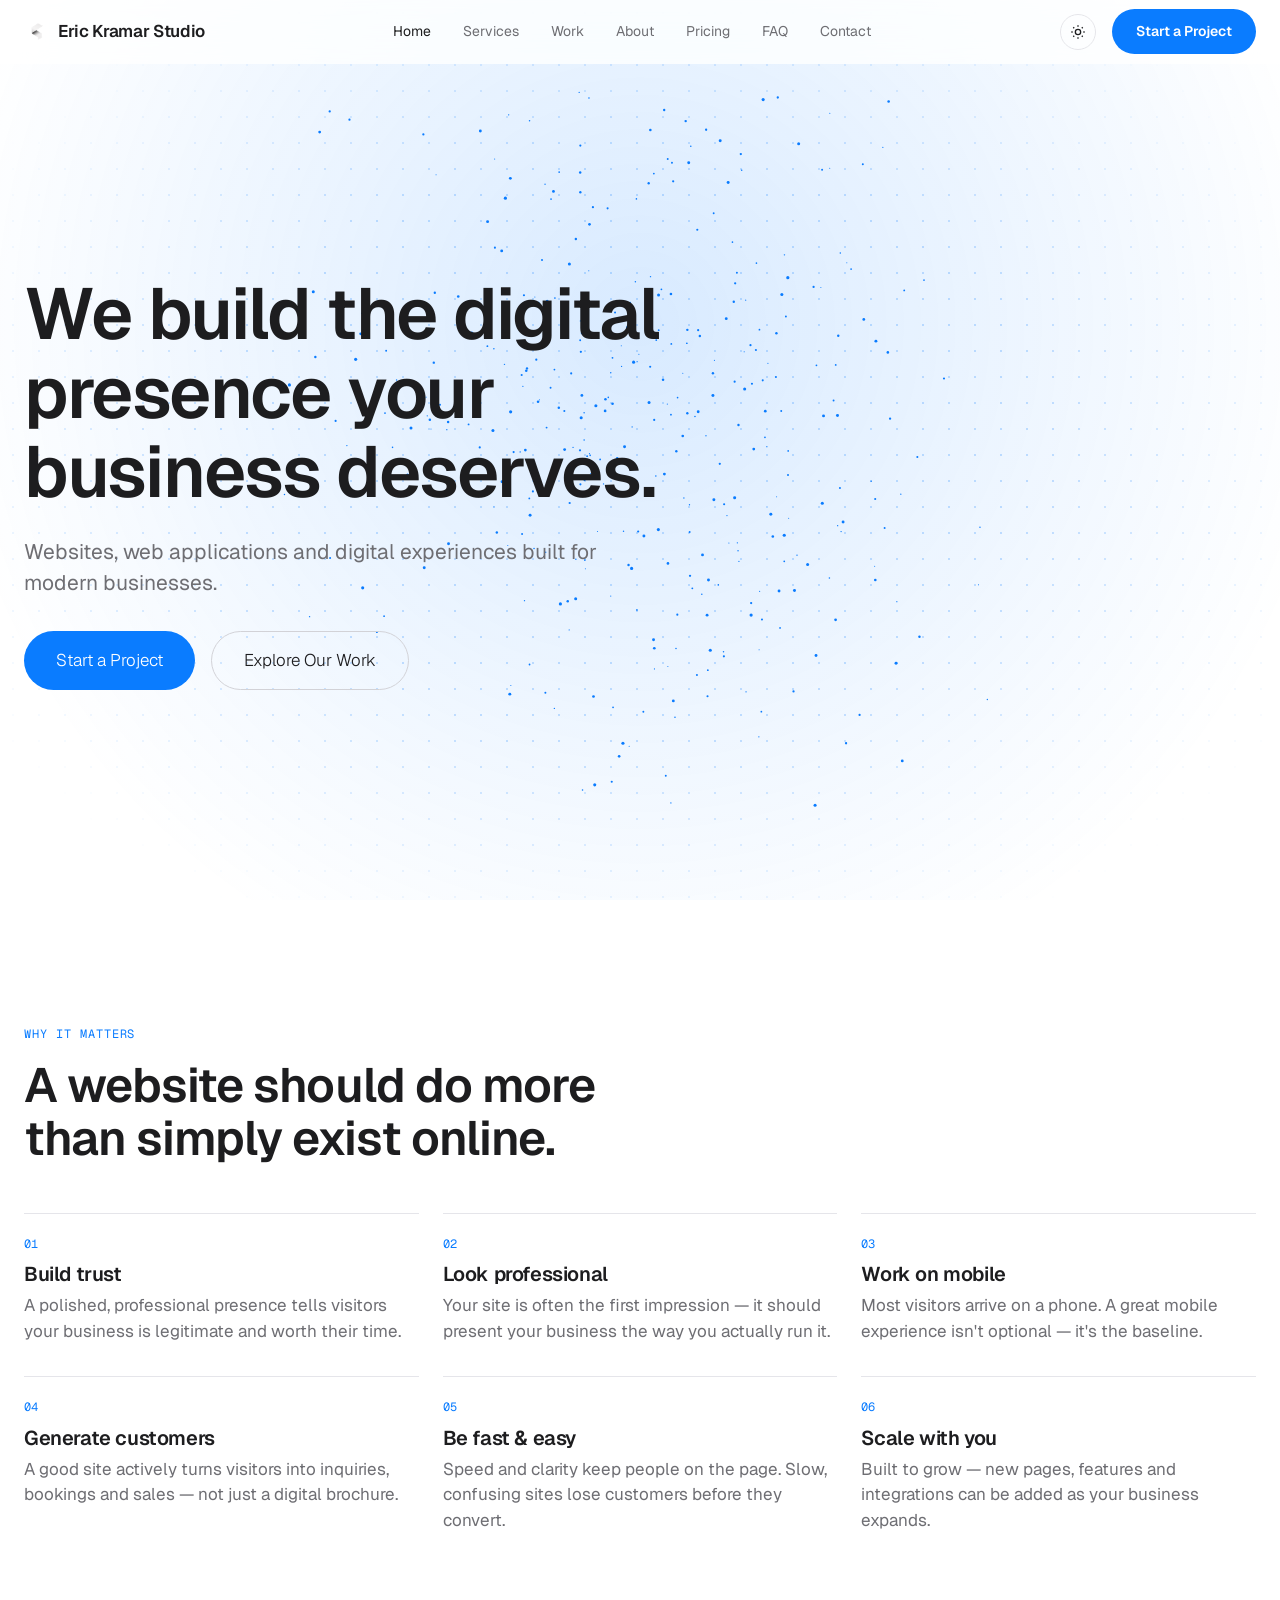
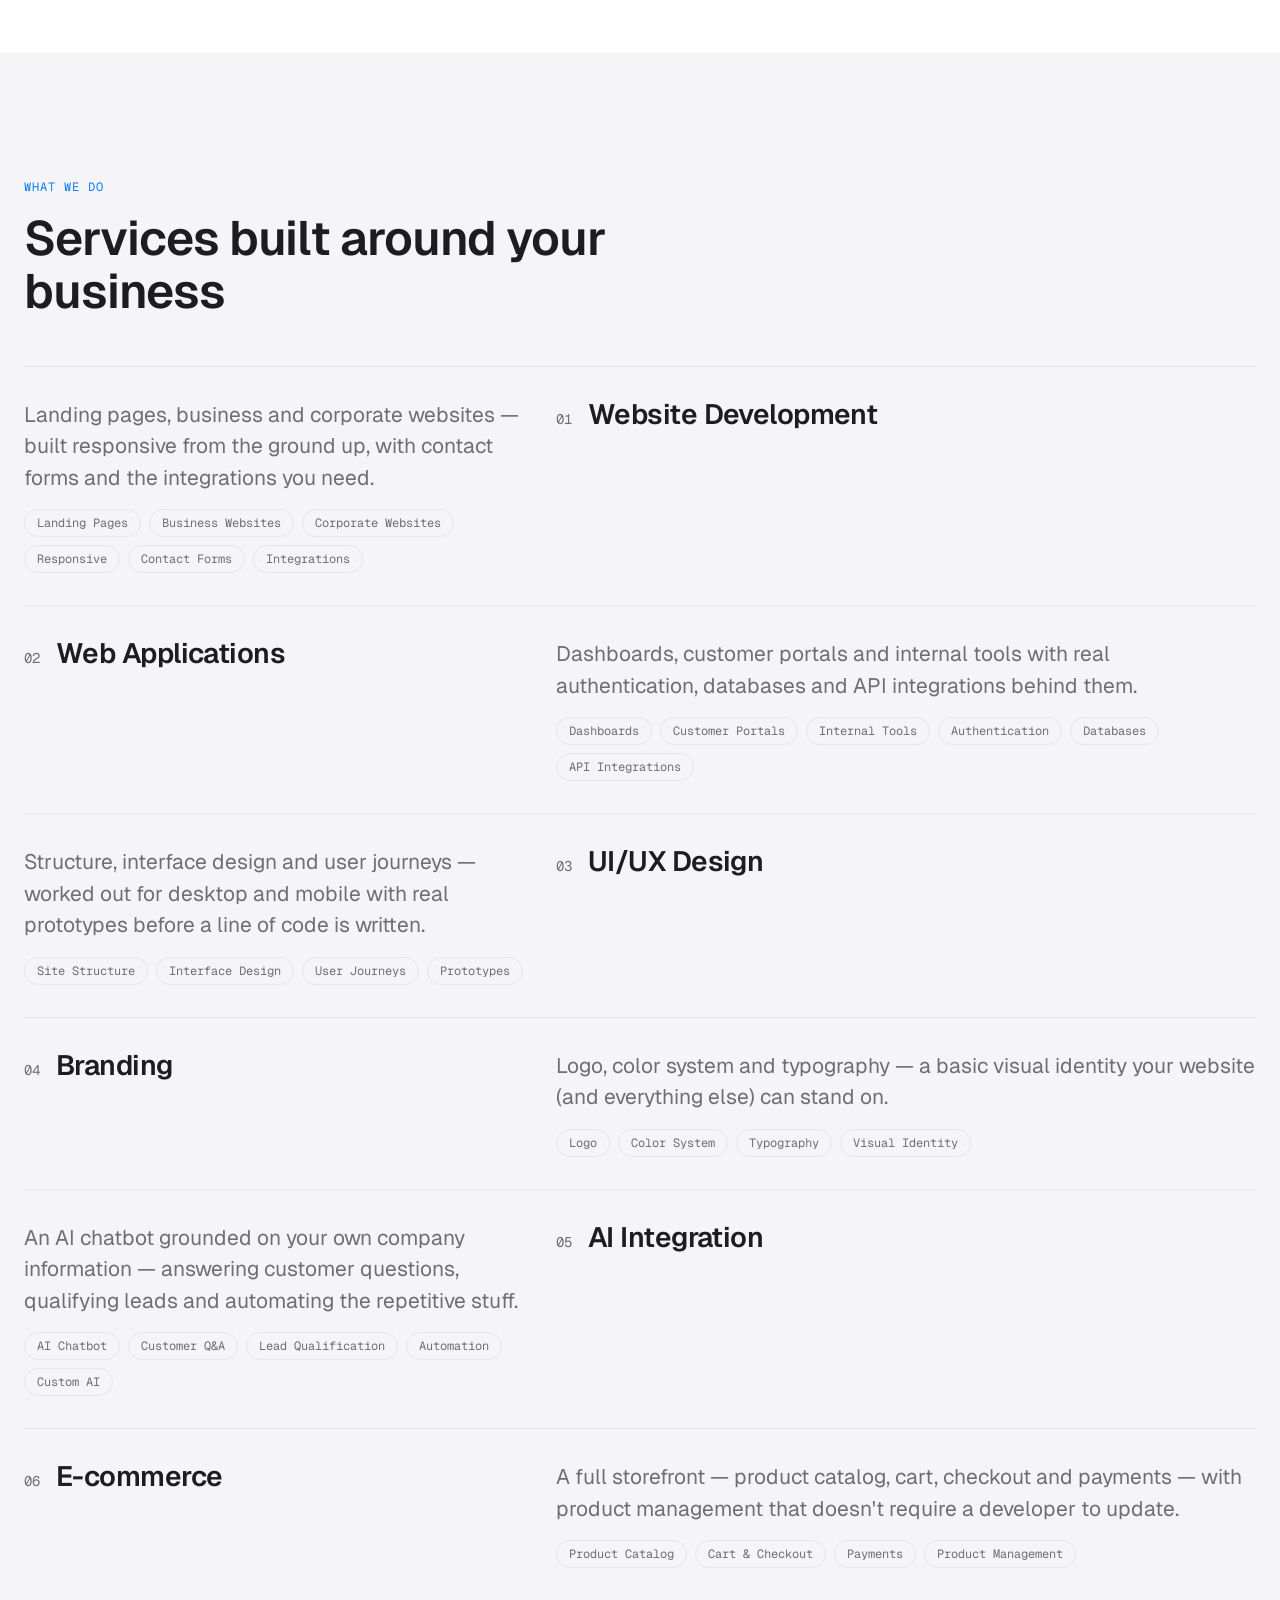
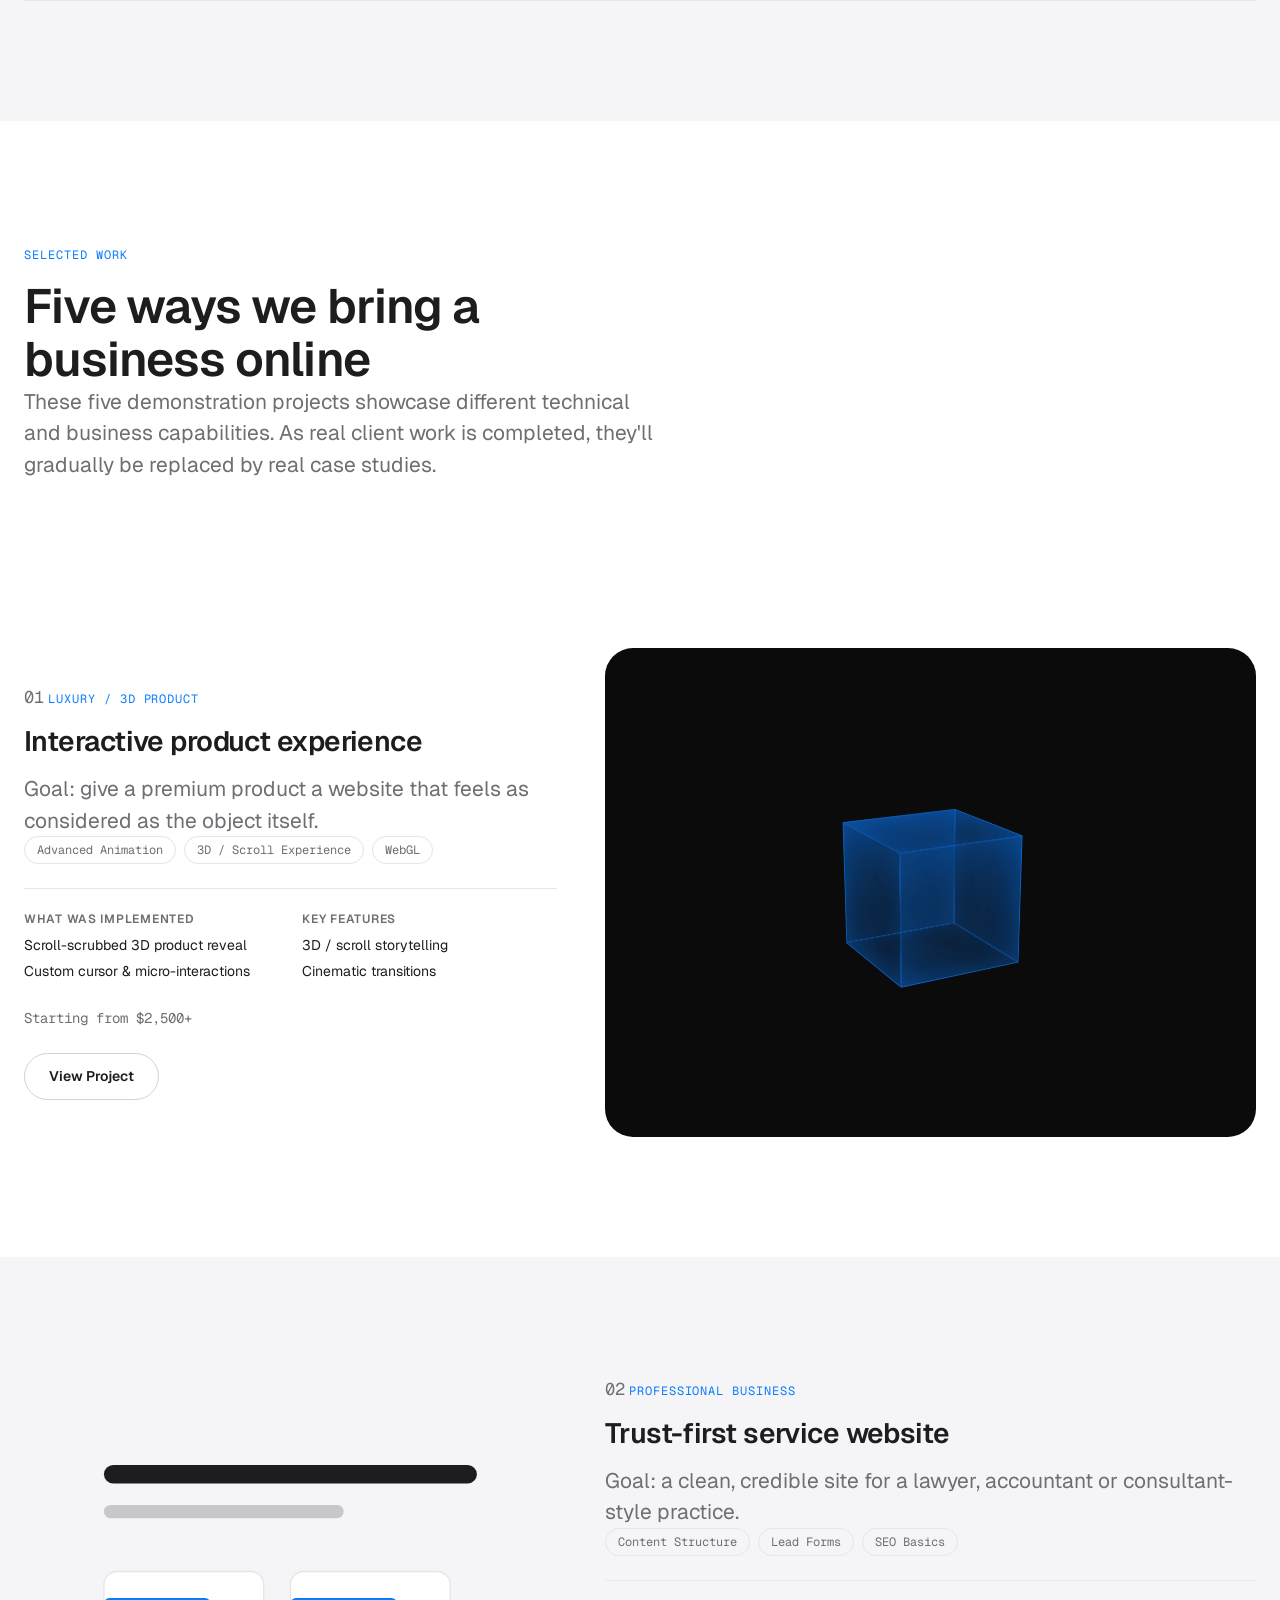
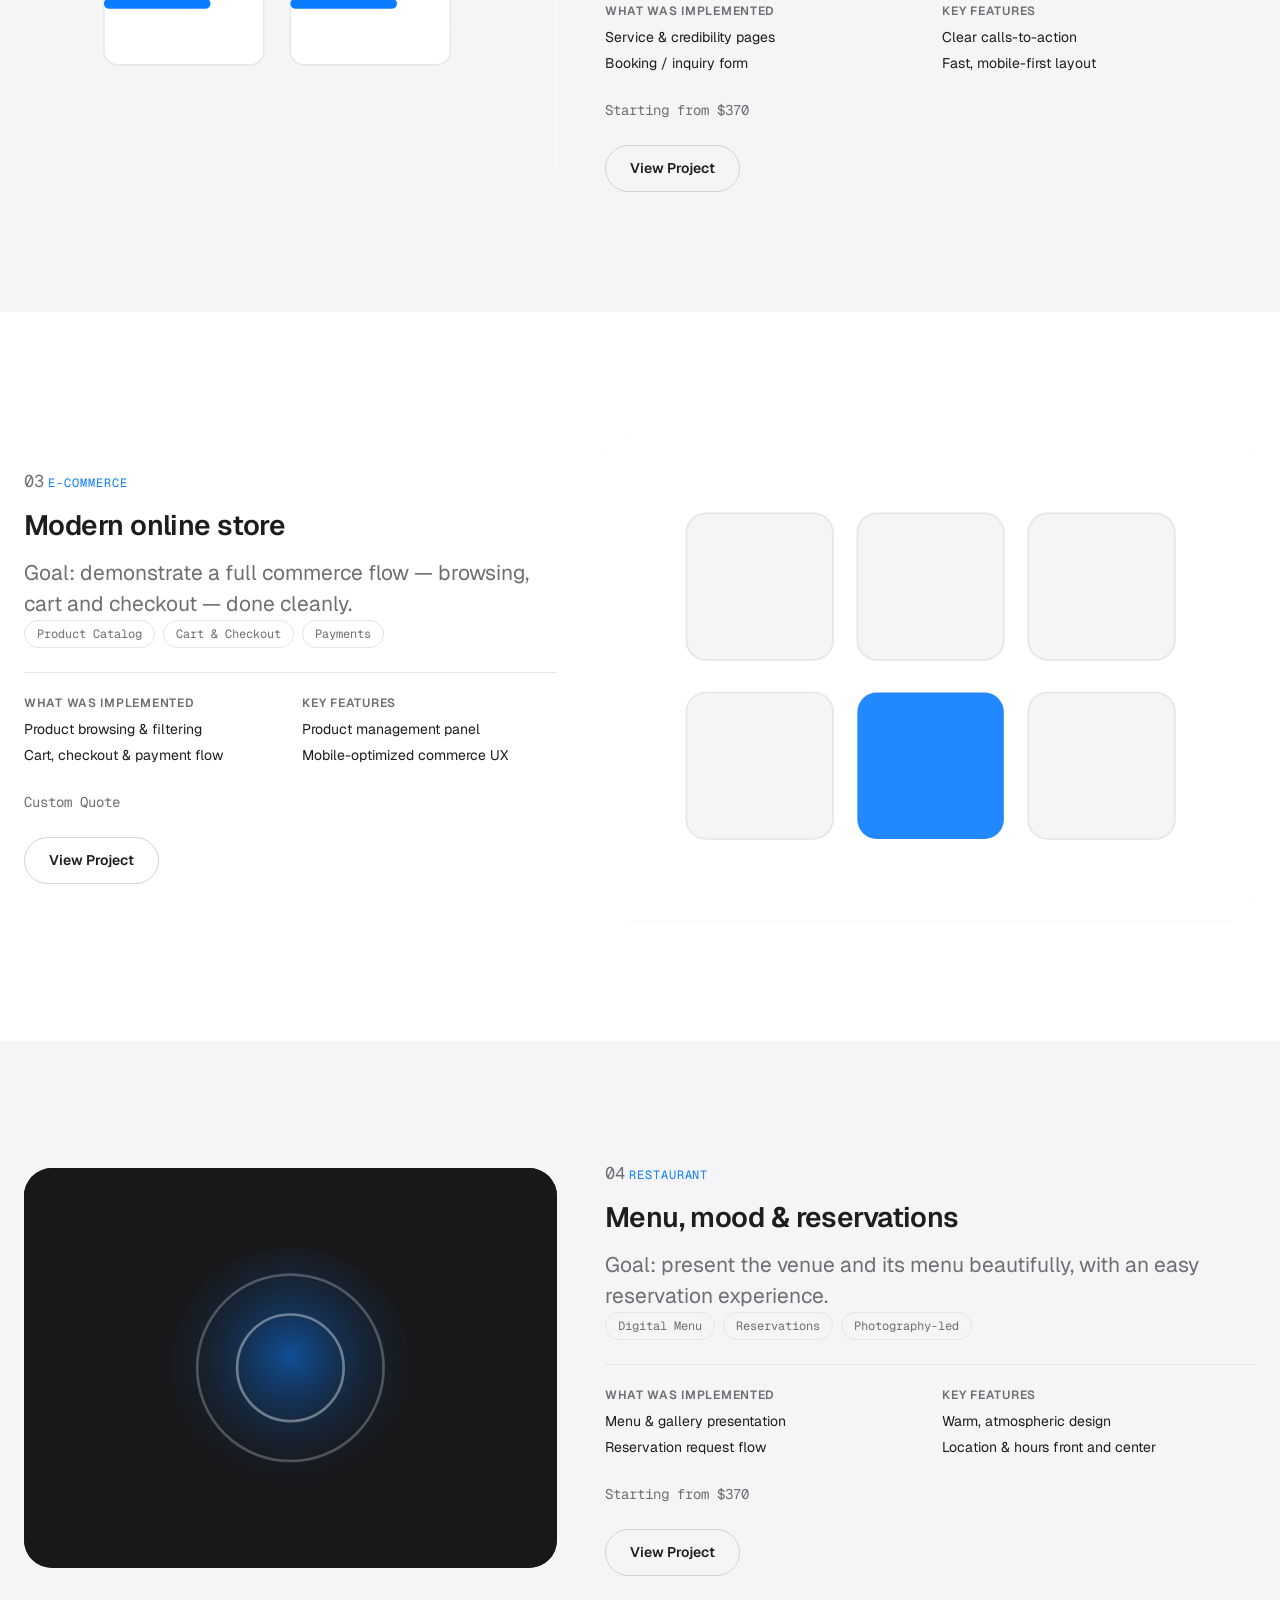
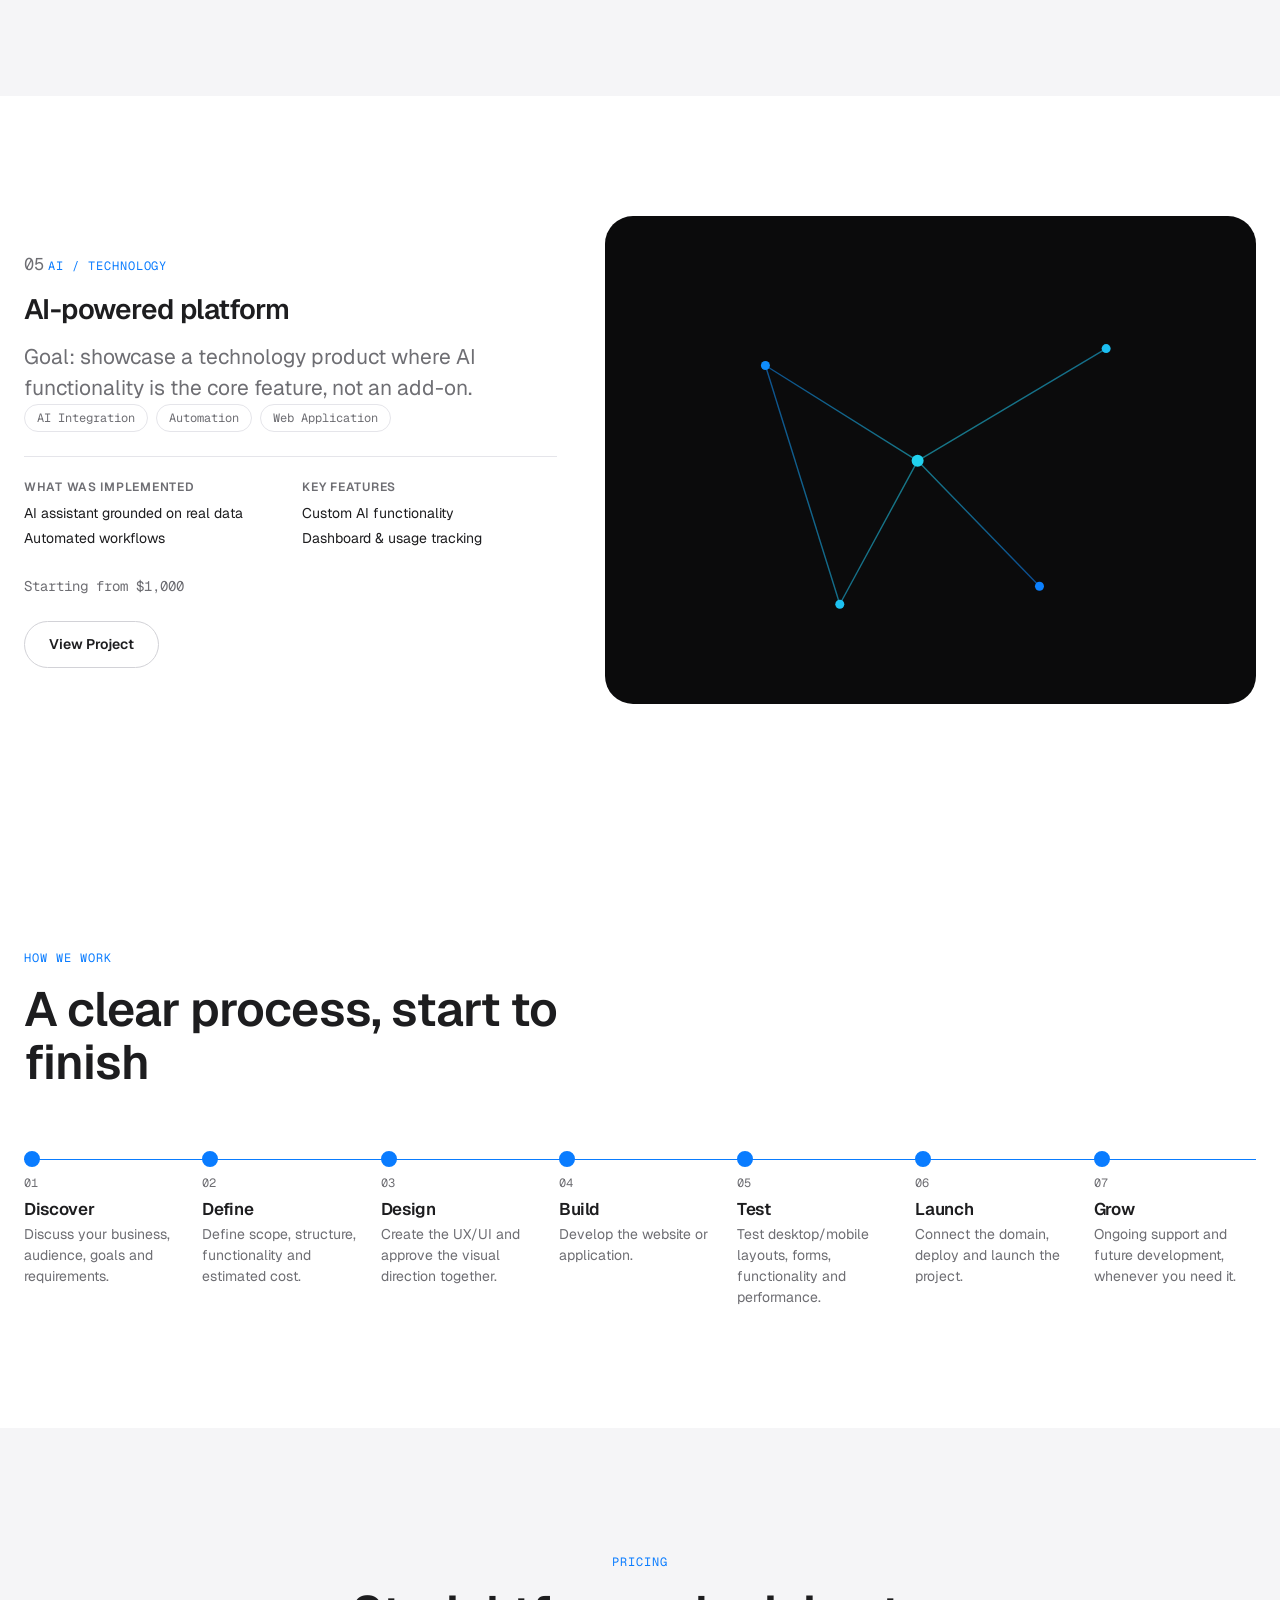
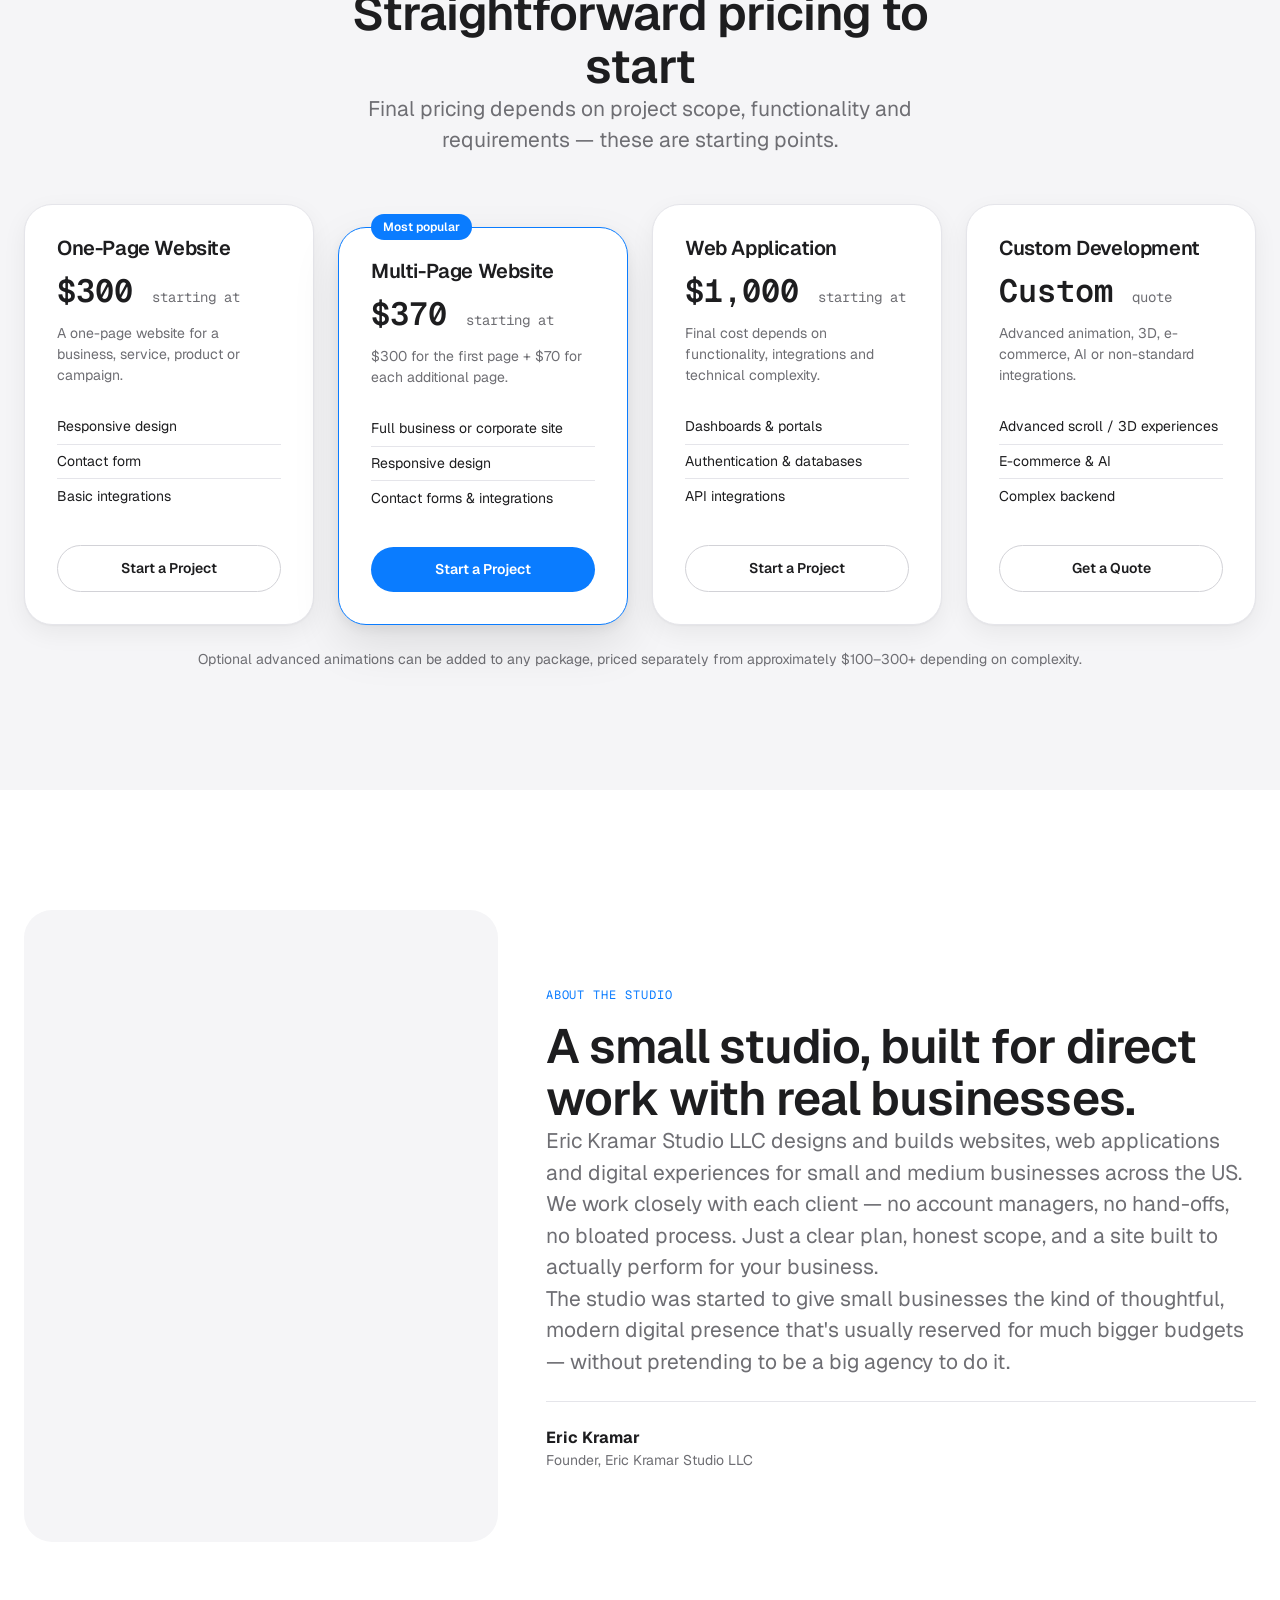
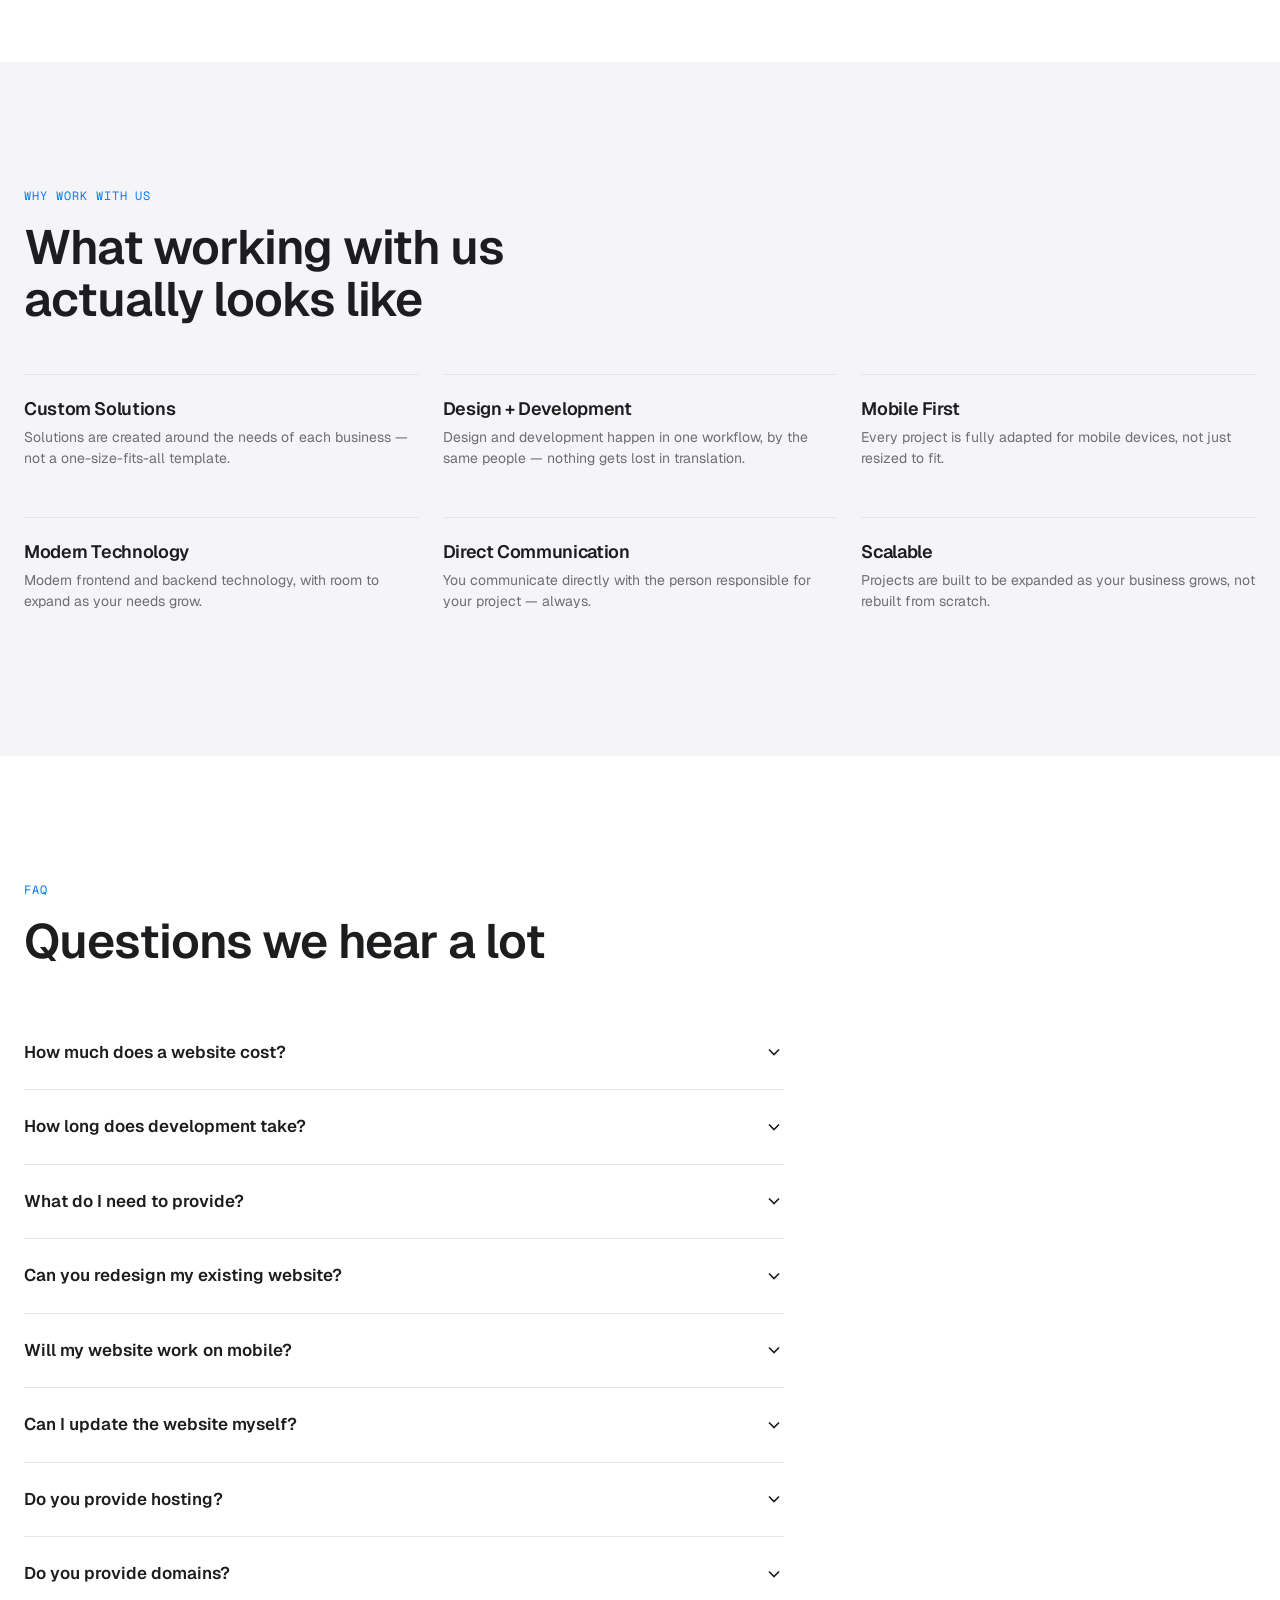
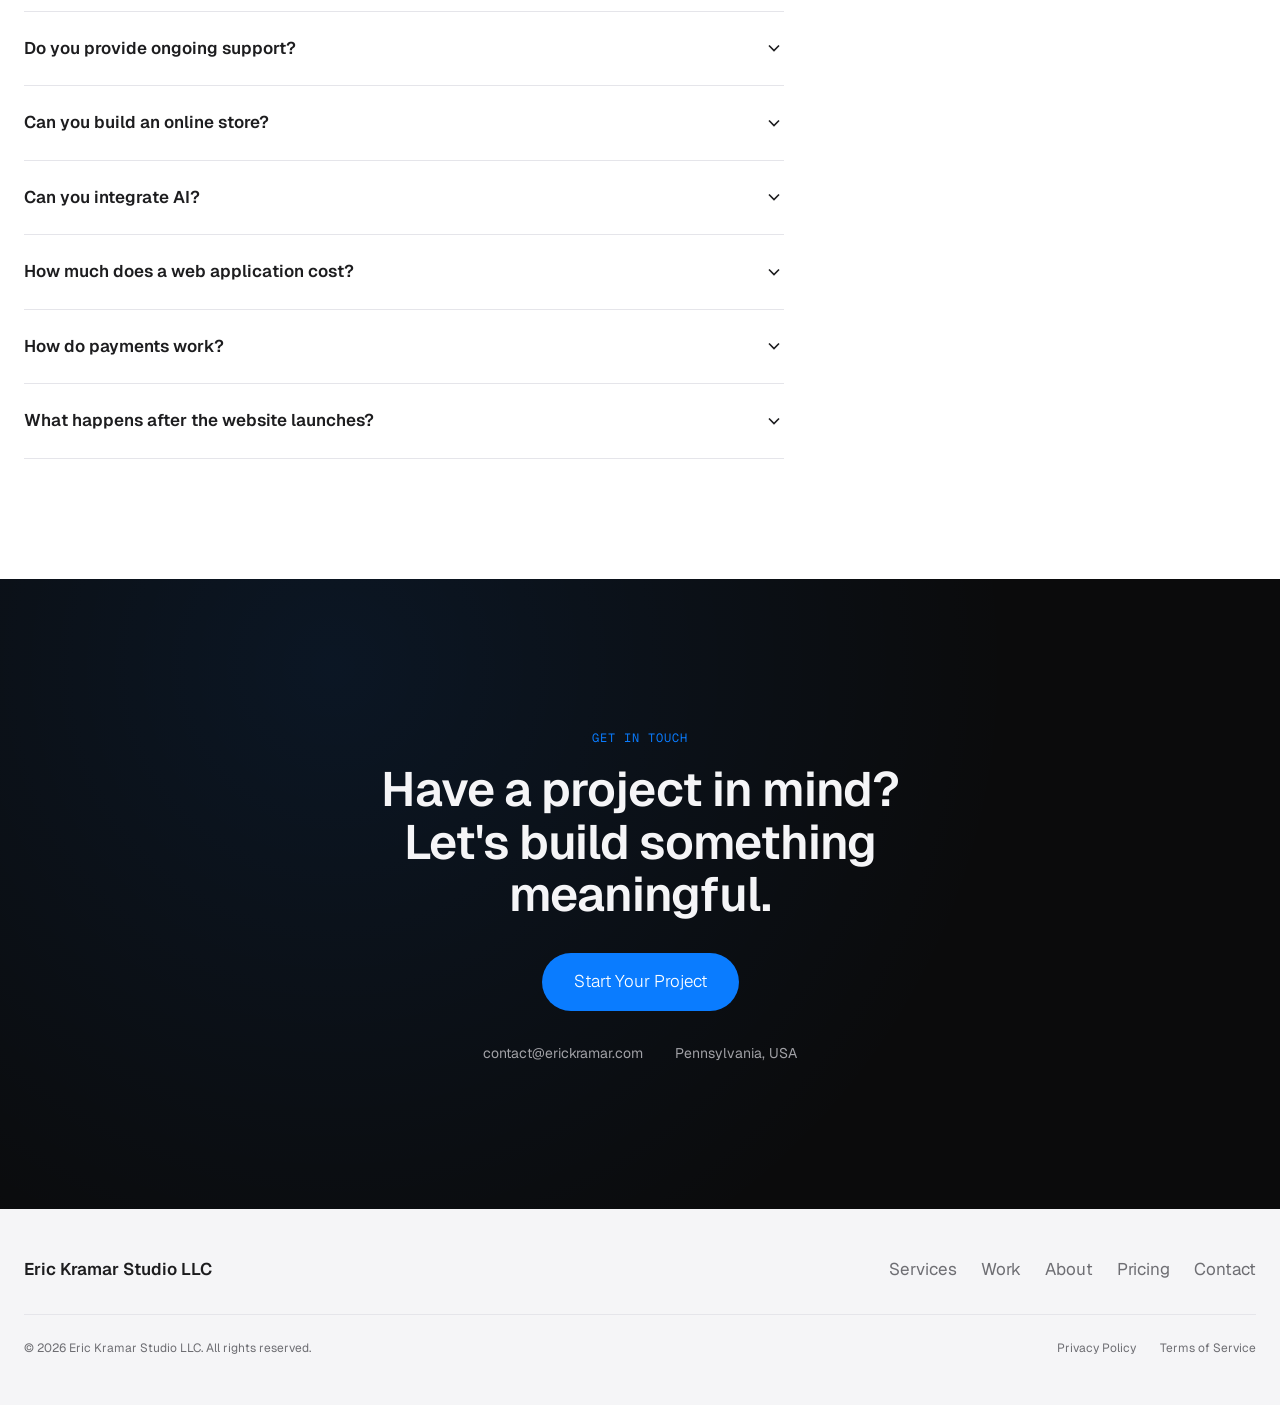
==== index.html @ dce88a14 "Animate the AI/Technology tile's node graph with drift + gradient shimmer Replace the static SVG wit" ====
<!DOCTYPE html>
<html lang="en">
<head>
<meta charset="UTF-8" />
<meta name="viewport" content="width=device-width, initial-scale=1.0" />
<title>Eric Kramar Studio — We build the digital presence your business deserves</title>
<meta name="description" content="Eric Kramar Studio LLC builds modern websites, web applications and digital experiences for small and medium businesses." />

<link rel="icon" type="image/x-icon" href="images/favicon/favicon.ico" />
<link rel="icon" type="image/png" sizes="32x32" href="images/favicon/favicon-32x32.png" />
<link rel="icon" type="image/png" sizes="16x16" href="images/favicon/favicon-16x16.png" />
<link rel="apple-touch-icon" sizes="180x180" href="images/favicon/apple-touch-icon.png" />
<link rel="manifest" href="site.webmanifest" />

<link rel="preconnect" href="https://fonts.googleapis.com" />
<link rel="preconnect" href="https://fonts.gstatic.com" crossorigin />
<link href="https://fonts.googleapis.com/css2?family=Geist:wght@300;400;600&family=Geist+Mono:wght@400;600&display=swap" rel="stylesheet" />

<link rel="stylesheet" href="css/variables.css?v=6" />
<link rel="stylesheet" href="css/base.css?v=6" />
<link rel="stylesheet" href="css/components.css?v=6" />
<link rel="stylesheet" href="css/sections.css?v=6" />
<link rel="stylesheet" href="css/animations.css?v=6" />
</head>
<body>
<a class="skip-link" href="#main">Skip to content</a>

<!-- ==================== NAV ==================== -->
<header class="nav" data-nav>
  <div class="container nav__inner">
    <a class="nav__brand" href="index.html">
      <img src="images/Logo.png" alt="Eric Kramar Studio" />
      <span class="nav__brand-text">Eric Kramar Studio</span>
    </a>

    <nav class="nav__links" aria-label="Primary">
      <a href="#home">Home</a>
      <a href="#services">Services</a>
      <a href="#work">Work</a>
      <a href="#about">About</a>
      <a href="#pricing">Pricing</a>
      <a href="#faq">FAQ</a>
      <a href="#contact">Contact</a>
    </nav>

    <div class="nav__actions">
      <button class="theme-toggle" data-theme-toggle type="button" aria-label="Toggle dark mode">
        <svg class="icon-sun" viewBox="0 0 24 24" fill="none" stroke="currentColor" stroke-width="2"><circle cx="12" cy="12" r="4"/><path d="M12 2v2M12 20v2M4.9 4.9l1.4 1.4M17.7 17.7l1.4 1.4M2 12h2M20 12h2M4.9 19.1l1.4-1.4M17.7 6.3l1.4-1.4"/></svg>
        <svg class="icon-moon" viewBox="0 0 24 24" fill="none" stroke="currentColor" stroke-width="2"><path d="M21 12.8A9 9 0 1 1 11.2 3a7 7 0 0 0 9.8 9.8Z"/></svg>
      </button>
      <a class="btn btn-primary nav__cta" href="start-a-project.html">Start a Project</a>
      <button class="nav__burger" data-nav-burger type="button" aria-label="Toggle menu">
        <span></span><span></span><span></span>
      </button>
    </div>
  </div>
</header>

<main id="main">

  <!-- ==================== HERO ==================== -->
  <section class="hero" id="home">
    <div class="hero__stage" data-hero-stage>
      <div class="hero__glow"></div>
      <div class="hero__mark" data-particle-logo>
        <img class="particle-img" data-particle-source src="images/Logo.png" alt="" aria-hidden="true" />
        <canvas class="particle-canvas" data-particle-canvas aria-hidden="true"></canvas>
      </div>
    </div>

    <div class="container hero__grid">
      <div class="hero__content" data-reveal>
        <h1>We build the digital presence your business deserves.</h1>
        <p class="lead">Websites, web applications and digital experiences built for modern businesses.</p>
        <div class="hero__actions">
          <a class="btn btn-primary btn-large" href="start-a-project.html">Start a Project</a>
          <a class="btn btn-ghost btn-large" href="#work">Explore Our Work</a>
        </div>
      </div>
    </div>
  </section>

  <!-- ==================== VALUE PROPOSITION ==================== -->
  <section class="section" id="value">
    <div class="container">
      <div class="section-header" data-reveal>
        <span class="eyebrow">Why it matters</span>
        <h2>A website should do more than simply exist online.</h2>
      </div>

      <div class="value-list" data-reveal-group>
        <div class="value-list__item" data-reveal-child>
          <span class="index">01</span>
          <h3>Build trust</h3>
          <p>A polished, professional presence tells visitors your business is legitimate and worth their time.</p>
        </div>
        <div class="value-list__item" data-reveal-child>
          <span class="index">02</span>
          <h3>Look professional</h3>
          <p>Your site is often the first impression — it should present your business the way you actually run it.</p>
        </div>
        <div class="value-list__item" data-reveal-child>
          <span class="index">03</span>
          <h3>Work on mobile</h3>
          <p>Most visitors arrive on a phone. A great mobile experience isn't optional — it's the baseline.</p>
        </div>
        <div class="value-list__item" data-reveal-child>
          <span class="index">04</span>
          <h3>Generate customers</h3>
          <p>A good site actively turns visitors into inquiries, bookings and sales — not just a digital brochure.</p>
        </div>
        <div class="value-list__item" data-reveal-child>
          <span class="index">05</span>
          <h3>Be fast &amp; easy</h3>
          <p>Speed and clarity keep people on the page. Slow, confusing sites lose customers before they convert.</p>
        </div>
        <div class="value-list__item" data-reveal-child>
          <span class="index">06</span>
          <h3>Scale with you</h3>
          <p>Built to grow — new pages, features and integrations can be added as your business expands.</p>
        </div>
      </div>
    </div>
  </section>

  <!-- ==================== SERVICES ==================== -->
  <section class="section section-alt" id="services">
    <div class="container">
      <div class="section-header" data-reveal>
        <span class="eyebrow">What we do</span>
        <h2>Services built around your business</h2>
      </div>

      <div class="service-row" data-reveal>
        <div class="service-row__label">
          <span class="index">01</span>
          <h3>Website Development</h3>
        </div>
        <div class="service-row__body">
          <p class="lead">Landing pages, business and corporate websites — built responsive from the ground up, with contact forms and the integrations you need.</p>
          <div class="service-row__tags">
            <span class="chip">Landing Pages</span>
            <span class="chip">Business Websites</span>
            <span class="chip">Corporate Websites</span>
            <span class="chip">Responsive</span>
            <span class="chip">Contact Forms</span>
            <span class="chip">Integrations</span>
          </div>
        </div>
      </div>

      <div class="service-row" data-reveal>
        <div class="service-row__label">
          <span class="index">02</span>
          <h3>Web Applications</h3>
        </div>
        <div class="service-row__body">
          <p class="lead">Dashboards, customer portals and internal tools with real authentication, databases and API integrations behind them.</p>
          <div class="service-row__tags">
            <span class="chip">Dashboards</span>
            <span class="chip">Customer Portals</span>
            <span class="chip">Internal Tools</span>
            <span class="chip">Authentication</span>
            <span class="chip">Databases</span>
            <span class="chip">API Integrations</span>
          </div>
        </div>
      </div>

      <div class="service-row" data-reveal>
        <div class="service-row__label">
          <span class="index">03</span>
          <h3>UI/UX Design</h3>
        </div>
        <div class="service-row__body">
          <p class="lead">Structure, interface design and user journeys — worked out for desktop and mobile with real prototypes before a line of code is written.</p>
          <div class="service-row__tags">
            <span class="chip">Site Structure</span>
            <span class="chip">Interface Design</span>
            <span class="chip">User Journeys</span>
            <span class="chip">Prototypes</span>
          </div>
        </div>
      </div>

      <div class="service-row" data-reveal>
        <div class="service-row__label">
          <span class="index">04</span>
          <h3>Branding</h3>
        </div>
        <div class="service-row__body">
          <p class="lead">Logo, color system and typography — a basic visual identity your website (and everything else) can stand on.</p>
          <div class="service-row__tags">
            <span class="chip">Logo</span>
            <span class="chip">Color System</span>
            <span class="chip">Typography</span>
            <span class="chip">Visual Identity</span>
          </div>
        </div>
      </div>

      <div class="service-row" data-reveal>
        <div class="service-row__label">
          <span class="index">05</span>
          <h3>AI Integration</h3>
        </div>
        <div class="service-row__body">
          <p class="lead">An AI chatbot grounded on your own company information — answering customer questions, qualifying leads and automating the repetitive stuff.</p>
          <div class="service-row__tags">
            <span class="chip">AI Chatbot</span>
            <span class="chip">Customer Q&amp;A</span>
            <span class="chip">Lead Qualification</span>
            <span class="chip">Automation</span>
            <span class="chip">Custom AI</span>
          </div>
        </div>
      </div>

      <div class="service-row" data-reveal>
        <div class="service-row__label">
          <span class="index">06</span>
          <h3>E-commerce</h3>
        </div>
        <div class="service-row__body">
          <p class="lead">A full storefront — product catalog, cart, checkout and payments — with product management that doesn't require a developer to update.</p>
          <div class="service-row__tags">
            <span class="chip">Product Catalog</span>
            <span class="chip">Cart &amp; Checkout</span>
            <span class="chip">Payments</span>
            <span class="chip">Product Management</span>
          </div>
        </div>
      </div>
    </div>
  </section>

  <!-- ==================== WORK / SHOWCASE ==================== -->
  <section id="work">
    <div class="container" style="padding-top: var(--space-section)">
      <div class="section-header" data-reveal>
        <span class="eyebrow">Selected work</span>
        <h2>Five ways we bring a business online</h2>
        <p class="lead">These five demonstration projects showcase different technical and business capabilities. As real client work is completed, they'll gradually be replaced by real case studies.</p>
      </div>
    </div>

    <!-- 01 — Luxury / 3D Product -->
    <article class="work-tile" data-reveal>
      <div class="container work-tile__grid">
        <div class="work-tile__visual" style="background:#0b0b0c">
          <div class="cube-stage" data-cursor-cube>
            <div class="cube">
              <div class="cube__face cube__face--front"></div>
              <div class="cube__face cube__face--back"></div>
              <div class="cube__face cube__face--right"></div>
              <div class="cube__face cube__face--left"></div>
              <div class="cube__face cube__face--top"></div>
              <div class="cube__face cube__face--bottom"></div>
            </div>
          </div>
        </div>
        <div class="work-tile__body">
          <span class="work-tile__index">01</span>
          <span class="work-tile__category">Luxury / 3D Product</span>
          <h3>Interactive product experience</h3>
          <p class="lead">Goal: give a premium product a website that feels as considered as the object itself.</p>
          <div class="work-tile__tags">
            <span class="chip">Advanced Animation</span>
            <span class="chip">3D / Scroll Experience</span>
            <span class="chip">WebGL</span>
          </div>
          <div class="work-tile__meta">
            <div>
              <h4>What was implemented</h4>
              <ul><li>Scroll-scrubbed 3D product reveal</li><li>Custom cursor &amp; micro-interactions</li></ul>
            </div>
            <div>
              <h4>Key features</h4>
              <ul><li>3D / scroll storytelling</li><li>Cinematic transitions</li></ul>
            </div>
          </div>
          <div class="work-tile__budget">Starting from $2,500+</div>
          <button class="btn btn-ghost" disabled title="Case study page coming soon">View Project</button>
        </div>
      </div>
    </article>

    <!-- 02 — Professional Business -->
    <article class="work-tile section-alt" data-reveal>
      <div class="container work-tile__grid">
        <div class="work-tile__visual" style="background:var(--color-bg)">
          <svg viewBox="0 0 400 300" preserveAspectRatio="xMidYMid slice">
            <rect width="400" height="300" fill="#f5f5f7"/>
            <rect x="60" y="60" width="280" height="14" rx="7" fill="#1d1d1f"/>
            <rect x="60" y="90" width="180" height="10" rx="5" fill="#c7c7cc"/>
            <rect x="60" y="140" width="120" height="70" rx="10" fill="#ffffff" stroke="#e5e5ea"/>
            <rect x="200" y="140" width="120" height="70" rx="10" fill="#ffffff" stroke="#e5e5ea"/>
            <rect x="60" y="160" width="80" height="8" rx="4" fill="#0a7cff"/>
            <rect x="200" y="160" width="80" height="8" rx="4" fill="#0a7cff"/>
          </svg>
        </div>
        <div class="work-tile__body">
          <span class="work-tile__index">02</span>
          <span class="work-tile__category">Professional Business</span>
          <h3>Trust-first service website</h3>
          <p class="lead">Goal: a clean, credible site for a lawyer, accountant or consultant-style practice.</p>
          <div class="work-tile__tags">
            <span class="chip">Content Structure</span>
            <span class="chip">Lead Forms</span>
            <span class="chip">SEO Basics</span>
          </div>
          <div class="work-tile__meta">
            <div>
              <h4>What was implemented</h4>
              <ul><li>Service &amp; credibility pages</li><li>Booking / inquiry form</li></ul>
            </div>
            <div>
              <h4>Key features</h4>
              <ul><li>Clear calls-to-action</li><li>Fast, mobile-first layout</li></ul>
            </div>
          </div>
          <div class="work-tile__budget">Starting from $370</div>
          <button class="btn btn-ghost" disabled title="Case study page coming soon">View Project</button>
        </div>
      </div>
    </article>

    <!-- 03 — E-commerce -->
    <article class="work-tile" data-reveal>
      <div class="container work-tile__grid">
        <div class="work-tile__visual" style="background:var(--color-bg-alt)">
          <svg viewBox="0 0 400 300" preserveAspectRatio="xMidYMid slice">
            <rect width="400" height="300" fill="#ffffff"/>
            <rect x="50" y="50" width="90" height="90" rx="12" fill="#f5f5f7" stroke="#e5e5ea"/>
            <rect x="155" y="50" width="90" height="90" rx="12" fill="#f5f5f7" stroke="#e5e5ea"/>
            <rect x="260" y="50" width="90" height="90" rx="12" fill="#f5f5f7" stroke="#e5e5ea"/>
            <rect x="50" y="160" width="90" height="90" rx="12" fill="#f5f5f7" stroke="#e5e5ea"/>
            <rect x="155" y="160" width="90" height="90" rx="12" fill="#0a7cff" opacity="0.9"/>
            <rect x="260" y="160" width="90" height="90" rx="12" fill="#f5f5f7" stroke="#e5e5ea"/>
          </svg>
        </div>
        <div class="work-tile__body">
          <span class="work-tile__index">03</span>
          <span class="work-tile__category">E-commerce</span>
          <h3>Modern online store</h3>
          <p class="lead">Goal: demonstrate a full commerce flow — browsing, cart and checkout — done cleanly.</p>
          <div class="work-tile__tags">
            <span class="chip">Product Catalog</span>
            <span class="chip">Cart &amp; Checkout</span>
            <span class="chip">Payments</span>
          </div>
          <div class="work-tile__meta">
            <div>
              <h4>What was implemented</h4>
              <ul><li>Product browsing &amp; filtering</li><li>Cart, checkout &amp; payment flow</li></ul>
            </div>
            <div>
              <h4>Key features</h4>
              <ul><li>Product management panel</li><li>Mobile-optimized commerce UX</li></ul>
            </div>
          </div>
          <div class="work-tile__budget">Custom Quote</div>
          <button class="btn btn-ghost" disabled title="Case study page coming soon">View Project</button>
        </div>
      </div>
    </article>

    <!-- 04 — Restaurant -->
    <article class="work-tile section-alt" data-reveal>
      <div class="container work-tile__grid">
        <div class="work-tile__visual" style="background:#18181a">
          <svg viewBox="0 0 400 300" preserveAspectRatio="xMidYMid slice">
            <defs>
              <radialGradient id="g4" cx="50%" cy="45%" r="60%">
                <stop offset="0%" stop-color="#0a7cff" stop-opacity="0.55"/>
                <stop offset="100%" stop-color="#18181a" stop-opacity="0"/>
              </radialGradient>
            </defs>
            <rect width="400" height="300" fill="#18181a"/>
            <circle cx="200" cy="150" r="90" fill="url(#g4)"/>
            <circle cx="200" cy="150" r="70" fill="none" stroke="#f5f5f7" stroke-opacity="0.25" stroke-width="2"/>
            <circle cx="200" cy="150" r="40" fill="none" stroke="#f5f5f7" stroke-opacity="0.4" stroke-width="2"/>
          </svg>
        </div>
        <div class="work-tile__body">
          <span class="work-tile__index">04</span>
          <span class="work-tile__category">Restaurant</span>
          <h3>Menu, mood &amp; reservations</h3>
          <p class="lead">Goal: present the venue and its menu beautifully, with an easy reservation experience.</p>
          <div class="work-tile__tags">
            <span class="chip">Digital Menu</span>
            <span class="chip">Reservations</span>
            <span class="chip">Photography-led</span>
          </div>
          <div class="work-tile__meta">
            <div>
              <h4>What was implemented</h4>
              <ul><li>Menu &amp; gallery presentation</li><li>Reservation request flow</li></ul>
            </div>
            <div>
              <h4>Key features</h4>
              <ul><li>Warm, atmospheric design</li><li>Location &amp; hours front and center</li></ul>
            </div>
          </div>
          <div class="work-tile__budget">Starting from $370</div>
          <button class="btn btn-ghost" disabled title="Case study page coming soon">View Project</button>
        </div>
      </div>
    </article>

    <!-- 05 — AI / Technology -->
    <article class="work-tile" data-reveal>
      <div class="container work-tile__grid">
        <div class="work-tile__visual" style="background:#0b0b0c">
          <canvas class="node-network-canvas" data-node-network aria-hidden="true"></canvas>
        </div>
        <div class="work-tile__body">
          <span class="work-tile__index">05</span>
          <span class="work-tile__category">AI / Technology</span>
          <h3>AI-powered platform</h3>
          <p class="lead">Goal: showcase a technology product where AI functionality is the core feature, not an add-on.</p>
          <div class="work-tile__tags">
            <span class="chip">AI Integration</span>
            <span class="chip">Automation</span>
            <span class="chip">Web Application</span>
          </div>
          <div class="work-tile__meta">
            <div>
              <h4>What was implemented</h4>
              <ul><li>AI assistant grounded on real data</li><li>Automated workflows</li></ul>
            </div>
            <div>
              <h4>Key features</h4>
              <ul><li>Custom AI functionality</li><li>Dashboard &amp; usage tracking</li></ul>
            </div>
          </div>
          <div class="work-tile__budget">Starting from $1,000</div>
          <button class="btn btn-ghost" disabled title="Case study page coming soon">View Project</button>
        </div>
      </div>
    </article>
  </section>

  <!-- ==================== PROCESS ==================== -->
  <section class="section" id="process">
    <div class="container">
      <div class="section-header" data-reveal>
        <span class="eyebrow">How we work</span>
        <h2>A clear process, start to finish</h2>
      </div>

      <div class="process-track" data-process-track>
        <div class="process-track__fill"></div>

        <div class="process-step">
          <span class="process-step__dot"></span>
          <span class="index">01</span>
          <h4>Discover</h4>
          <p>Discuss your business, audience, goals and requirements.</p>
        </div>
        <div class="process-step">
          <span class="process-step__dot"></span>
          <span class="index">02</span>
          <h4>Define</h4>
          <p>Define scope, structure, functionality and estimated cost.</p>
        </div>
        <div class="process-step">
          <span class="process-step__dot"></span>
          <span class="index">03</span>
          <h4>Design</h4>
          <p>Create the UX/UI and approve the visual direction together.</p>
        </div>
        <div class="process-step">
          <span class="process-step__dot"></span>
          <span class="index">04</span>
          <h4>Build</h4>
          <p>Develop the website or application.</p>
        </div>
        <div class="process-step">
          <span class="process-step__dot"></span>
          <span class="index">05</span>
          <h4>Test</h4>
          <p>Test desktop/mobile layouts, forms, functionality and performance.</p>
        </div>
        <div class="process-step">
          <span class="process-step__dot"></span>
          <span class="index">06</span>
          <h4>Launch</h4>
          <p>Connect the domain, deploy and launch the project.</p>
        </div>
        <div class="process-step">
          <span class="process-step__dot"></span>
          <span class="index">07</span>
          <h4>Grow</h4>
          <p>Ongoing support and future development, whenever you need it.</p>
        </div>
      </div>
    </div>
  </section>

  <!-- ==================== PRICING ==================== -->
  <section class="section section-alt" id="pricing">
    <div class="container">
      <div class="section-header center" data-reveal>
        <span class="eyebrow">Pricing</span>
        <h2>Straightforward pricing to start</h2>
        <p class="lead">Final pricing depends on project scope, functionality and requirements — these are starting points.</p>
      </div>

      <div class="pricing-grid" data-reveal-group>
        <div class="card pricing-card" data-reveal-child>
          <h3>One-Page Website</h3>
          <div class="pricing-card__price">$300 <span>starting at</span></div>
          <p class="pricing-card__desc">A one-page website for a business, service, product or campaign.</p>
          <ul>
            <li>Responsive design</li>
            <li>Contact form</li>
            <li>Basic integrations</li>
          </ul>
          <a class="btn btn-ghost btn-block" href="start-a-project.html">Start a Project</a>
        </div>

        <div class="card pricing-card is-featured" data-reveal-child>
          <span class="pricing-card__badge">Most popular</span>
          <h3>Multi-Page Website</h3>
          <div class="pricing-card__price">$370 <span>starting at</span></div>
          <p class="pricing-card__desc">$300 for the first page + $70 for each additional page.</p>
          <ul>
            <li>Full business or corporate site</li>
            <li>Responsive design</li>
            <li>Contact forms &amp; integrations</li>
          </ul>
          <a class="btn btn-primary btn-block" href="start-a-project.html">Start a Project</a>
        </div>

        <div class="card pricing-card" data-reveal-child>
          <h3>Web Application</h3>
          <div class="pricing-card__price">$1,000 <span>starting at</span></div>
          <p class="pricing-card__desc">Final cost depends on functionality, integrations and technical complexity.</p>
          <ul>
            <li>Dashboards &amp; portals</li>
            <li>Authentication &amp; databases</li>
            <li>API integrations</li>
          </ul>
          <a class="btn btn-ghost btn-block" href="start-a-project.html">Start a Project</a>
        </div>

        <div class="card pricing-card" data-reveal-child>
          <h3>Custom Development</h3>
          <div class="pricing-card__price">Custom <span>quote</span></div>
          <p class="pricing-card__desc">Advanced animation, 3D, e-commerce, AI or non-standard integrations.</p>
          <ul>
            <li>Advanced scroll / 3D experiences</li>
            <li>E-commerce &amp; AI</li>
            <li>Complex backend</li>
          </ul>
          <a class="btn btn-ghost btn-block" href="start-a-project.html">Get a Quote</a>
        </div>
      </div>

      <p class="pricing-addon">Optional advanced animations can be added to any package, priced separately from approximately $100–300+ depending on complexity.</p>
    </div>
  </section>

  <!-- ==================== ABOUT ==================== -->
  <section class="section" id="about">
    <div class="container about-grid">
      <div class="about-portrait" data-reveal data-particle-logo>
        <img class="particle-img" data-particle-source src="images/Logo.png" alt="" aria-hidden="true" />
        <canvas class="particle-canvas" data-particle-canvas aria-hidden="true"></canvas>
      </div>
      <div data-reveal>
        <span class="eyebrow">About the studio</span>
        <h2>A small studio, built for direct work with real businesses.</h2>
        <p class="lead">Eric Kramar Studio LLC designs and builds websites, web applications and digital experiences for small and medium businesses across the US. We work closely with each client — no account managers, no hand-offs, no bloated process. Just a clear plan, honest scope, and a site built to actually perform for your business.</p>
        <p class="lead">The studio was started to give small businesses the kind of thoughtful, modern digital presence that's usually reserved for much bigger budgets — without pretending to be a big agency to do it.</p>
        <div class="about-founder">
          <strong>Eric Kramar</strong>
          Founder, Eric Kramar Studio LLC
        </div>
      </div>
    </div>
  </section>

  <!-- ==================== WHY WORK WITH US ==================== -->
  <section class="section section-alt" id="why-us">
    <div class="container">
      <div class="section-header" data-reveal>
        <span class="eyebrow">Why work with us</span>
        <h2>What working with us actually looks like</h2>
      </div>
      <div class="why-grid" data-reveal-group>
        <div class="why-card" data-reveal-child>
          <h3>Custom Solutions</h3>
          <p>Solutions are created around the needs of each business — not a one-size-fits-all template.</p>
        </div>
        <div class="why-card" data-reveal-child>
          <h3>Design + Development</h3>
          <p>Design and development happen in one workflow, by the same people — nothing gets lost in translation.</p>
        </div>
        <div class="why-card" data-reveal-child>
          <h3>Mobile First</h3>
          <p>Every project is fully adapted for mobile devices, not just resized to fit.</p>
        </div>
        <div class="why-card" data-reveal-child>
          <h3>Modern Technology</h3>
          <p>Modern frontend and backend technology, with room to expand as your needs grow.</p>
        </div>
        <div class="why-card" data-reveal-child>
          <h3>Direct Communication</h3>
          <p>You communicate directly with the person responsible for your project — always.</p>
        </div>
        <div class="why-card" data-reveal-child>
          <h3>Scalable</h3>
          <p>Projects are built to be expanded as your business grows, not rebuilt from scratch.</p>
        </div>
      </div>
    </div>
  </section>

  <!-- ==================== FAQ ==================== -->
  <section class="section" id="faq">
    <div class="container">
      <div class="section-header" data-reveal>
        <span class="eyebrow">FAQ</span>
        <h2>Questions we hear a lot</h2>
      </div>

      <div class="faq-list" data-reveal>
        <div class="accordion-item">
          <button class="accordion-trigger" aria-expanded="false">
            How much does a website cost?
            <svg class="chevron" viewBox="0 0 24 24" fill="none" stroke="currentColor" stroke-width="2"><path d="M6 9l6 6 6-6"/></svg>
          </button>
          <div class="accordion-panel"><p>One-page sites start at $300. Multi-page sites start at $370 ($300 for the first page, $70 for each additional page). Final pricing depends on scope and functionality.</p></div>
        </div>
        <div class="accordion-item">
          <button class="accordion-trigger" aria-expanded="false">
            How long does development take?
            <svg class="chevron" viewBox="0 0 24 24" fill="none" stroke="currentColor" stroke-width="2"><path d="M6 9l6 6 6-6"/></svg>
          </button>
          <div class="accordion-panel"><p>Simple one-page sites typically take one to two weeks. Multi-page sites and web applications take longer depending on scope — we'll give you a realistic timeline during the Define stage.</p></div>
        </div>
        <div class="accordion-item">
          <button class="accordion-trigger" aria-expanded="false">
            What do I need to provide?
            <svg class="chevron" viewBox="0 0 24 24" fill="none" stroke="currentColor" stroke-width="2"><path d="M6 9l6 6 6-6"/></svg>
          </button>
          <div class="accordion-panel"><p>Any existing branding, copy, and images you'd like used, plus a clear idea of your goals. If you don't have branding or content yet, we can help put it together.</p></div>
        </div>
        <div class="accordion-item">
          <button class="accordion-trigger" aria-expanded="false">
            Can you redesign my existing website?
            <svg class="chevron" viewBox="0 0 24 24" fill="none" stroke="currentColor" stroke-width="2"><path d="M6 9l6 6 6-6"/></svg>
          </button>
          <div class="accordion-panel"><p>Yes — redesigns are one of our most common projects. We'll review what you have, keep what works, and rebuild the rest.</p></div>
        </div>
        <div class="accordion-item">
          <button class="accordion-trigger" aria-expanded="false">
            Will my website work on mobile?
            <svg class="chevron" viewBox="0 0 24 24" fill="none" stroke="currentColor" stroke-width="2"><path d="M6 9l6 6 6-6"/></svg>
          </button>
          <div class="accordion-panel"><p>Every project is built mobile-first and tested across devices before launch.</p></div>
        </div>
        <div class="accordion-item">
          <button class="accordion-trigger" aria-expanded="false">
            Can I update the website myself?
            <svg class="chevron" viewBox="0 0 24 24" fill="none" stroke="currentColor" stroke-width="2"><path d="M6 9l6 6 6-6"/></svg>
          </button>
          <div class="accordion-panel"><p>Yes, if you'd like — we can set the site up so you can edit content yourself. If you'd rather not deal with it, we're happy to handle updates for you.</p></div>
        </div>
        <div class="accordion-item">
          <button class="accordion-trigger" aria-expanded="false">
            Do you provide hosting?
            <svg class="chevron" viewBox="0 0 24 24" fill="none" stroke="currentColor" stroke-width="2"><path d="M6 9l6 6 6-6"/></svg>
          </button>
          <div class="accordion-panel"><p>We can set up and manage hosting for you, or deploy to hosting you already have — whichever is easier on your end.</p></div>
        </div>
        <div class="accordion-item">
          <button class="accordion-trigger" aria-expanded="false">
            Do you provide domains?
            <svg class="chevron" viewBox="0 0 24 24" fill="none" stroke="currentColor" stroke-width="2"><path d="M6 9l6 6 6-6"/></svg>
          </button>
          <div class="accordion-panel"><p>We can help you register a new domain or connect one you already own.</p></div>
        </div>
        <div class="accordion-item">
          <button class="accordion-trigger" aria-expanded="false">
            Do you provide ongoing support?
            <svg class="chevron" viewBox="0 0 24 24" fill="none" stroke="currentColor" stroke-width="2"><path d="M6 9l6 6 6-6"/></svg>
          </button>
          <div class="accordion-panel"><p>Yes — ongoing support and future development are available whenever you need them, covered in the "Grow" stage of our process.</p></div>
        </div>
        <div class="accordion-item">
          <button class="accordion-trigger" aria-expanded="false">
            Can you build an online store?
            <svg class="chevron" viewBox="0 0 24 24" fill="none" stroke="currentColor" stroke-width="2"><path d="M6 9l6 6 6-6"/></svg>
          </button>
          <div class="accordion-panel"><p>Yes — full e-commerce builds with product catalogs, cart, checkout and payments are one of our core services.</p></div>
        </div>
        <div class="accordion-item">
          <button class="accordion-trigger" aria-expanded="false">
            Can you integrate AI?
            <svg class="chevron" viewBox="0 0 24 24" fill="none" stroke="currentColor" stroke-width="2"><path d="M6 9l6 6 6-6"/></svg>
          </button>
          <div class="accordion-panel"><p>Yes — from an AI chatbot trained on your company information to lead qualification and custom automation.</p></div>
        </div>
        <div class="accordion-item">
          <button class="accordion-trigger" aria-expanded="false">
            How much does a web application cost?
            <svg class="chevron" viewBox="0 0 24 24" fill="none" stroke="currentColor" stroke-width="2"><path d="M6 9l6 6 6-6"/></svg>
          </button>
          <div class="accordion-panel"><p>Web applications start at $1,000. The final cost depends on functionality, integrations and technical complexity — we'll scope it with you first.</p></div>
        </div>
        <div class="accordion-item">
          <button class="accordion-trigger" aria-expanded="false">
            How do payments work?
            <svg class="chevron" viewBox="0 0 24 24" fill="none" stroke="currentColor" stroke-width="2"><path d="M6 9l6 6 6-6"/></svg>
          </button>
          <div class="accordion-panel"><p>For e-commerce projects, we integrate secure providers like Stripe or PayPal — funds go directly to your own account, not through us.</p></div>
        </div>
        <div class="accordion-item">
          <button class="accordion-trigger" aria-expanded="false">
            What happens after the website launches?
            <svg class="chevron" viewBox="0 0 24 24" fill="none" stroke="currentColor" stroke-width="2"><path d="M6 9l6 6 6-6"/></svg>
          </button>
          <div class="accordion-panel"><p>We make sure everything runs smoothly after launch, and remain available for ongoing support and future development as your business grows.</p></div>
        </div>
      </div>
    </div>
  </section>

  <!-- ==================== CONTACT / FINAL CTA ==================== -->
  <section class="final-cta section-dark" id="contact">
    <div class="container final-cta__inner" data-reveal>
      <span class="eyebrow">Get in touch</span>
      <h2>Have a project in mind?<br />Let's build something meaningful.</h2>
      <div class="final-cta__actions">
        <a class="btn btn-primary btn-large" href="start-a-project.html">Start Your Project</a>
      </div>

      <div class="contact-strip">
        <a href="mailto:contact@erickramar.com">contact@erickramar.com</a>
        <span>Pennsylvania, USA</span>
        <!--
          Add a phone number here if desired, e.g.:
          <a href="tel:+15550000000">+1 (555) 000-0000</a>
        -->
      </div>

      <!--
        Social links — add real profile URLs and uncomment when ready:
        <div class="social-links" style="justify-content:center; margin-top: var(--space-3)">
          <a href="https://linkedin.com/company/YOUR-HANDLE" aria-label="LinkedIn">in</a>
          <a href="https://instagram.com/YOUR-HANDLE" aria-label="Instagram">ig</a>
          <a href="https://x.com/YOUR-HANDLE" aria-label="X">x</a>
        </div>
      -->
    </div>
  </section>
</main>

<!-- ==================== FOOTER ==================== -->
<footer class="footer">
  <div class="container">
    <div class="footer__top">
      <span class="footer__brand">Eric Kramar Studio LLC</span>
      <nav class="footer__nav" aria-label="Footer">
        <a href="#services">Services</a>
        <a href="#work">Work</a>
        <a href="#about">About</a>
        <a href="#pricing">Pricing</a>
        <a href="#contact">Contact</a>
      </nav>
    </div>
    <div class="footer__bottom">
      <span>&copy; <span id="year">2026</span> Eric Kramar Studio LLC. All rights reserved.</span>
      <div class="footer__legal">
        <a href="privacy.html">Privacy Policy</a>
        <a href="terms.html">Terms of Service</a>
      </div>
    </div>
  </div>
</footer>

<script>document.getElementById("year").textContent = new Date().getFullYear();</script>
<script src="js/theme.js?v=6"></script>
<script src="js/nav.js?v=6"></script>
<script src="js/animations.js?v=6"></script>
<script src="js/faq.js?v=6"></script>
<script src="js/particle-logo.js?v=6"></script>
<script src="js/cube.js?v=6"></script>
<script src="js/node-network.js?v=6"></script>
</body>
</html>
---- css/variables.css ----
/* ==========================================================================
   Design tokens — Eric Kramar Studio LLC
   Change colors, fonts and spacing here; everything else reads from these.
   ========================================================================== */

:root {
  /* ---- Light theme (default) ---- */
  --color-bg: #ffffff;
  --color-bg-alt: #f5f5f7;       /* alternating section background ("parchment") */
  --color-surface: #ffffff;       /* cards, inputs */
  --color-text: #1d1d1f;
  --color-text-muted: #6e6e73;
  --color-border: #e5e5ea;
  --color-border-strong: #d2d2d7;
  --dot-color: rgba(10, 124, 255, 0.22);

  /* ---- Single accent (same in both themes) ---- */
  --color-accent: #0a7cff;
  --color-accent-hover: #2f8fff;
  --color-accent-contrast: #ffffff;

  /* ---- Overlays / shadows ---- */
  --shadow-soft: 0 1px 2px rgba(0, 0, 0, 0.04), 0 8px 24px rgba(0, 0, 0, 0.06);
  --shadow-lifted: 0 4px 12px rgba(0, 0, 0, 0.06), 0 20px 48px rgba(0, 0, 0, 0.10);

  /* ---- Typography ---- */
  --font-display: "Geist", "Inter", system-ui, -apple-system, "Segoe UI", sans-serif;
  --font-body: "Geist", "Inter", system-ui, -apple-system, "Segoe UI", sans-serif;
  --font-mono: "Geist Mono", "SFMono-Regular", Consolas, monospace;

  --fs-hero: clamp(2.5rem, 5vw + 1rem, 4.5rem);
  --fs-h2: clamp(2rem, 2.5vw + 1rem, 3rem);
  --fs-h3: clamp(1.5rem, 1vw + 1rem, 1.75rem);
  --fs-lead: clamp(1.125rem, 0.5vw + 1rem, 1.3125rem);
  --fs-body: 1.0625rem; /* 17px */
  --fs-small: 0.875rem;
  --fs-micro: 0.75rem;

  --lh-tight: 1.1;
  --lh-normal: 1.5;
  --tracking-tight: -0.02em;

  /* ---- Spacing (8px base) ---- */
  --space-1: 0.5rem;
  --space-2: 1rem;
  --space-3: 1.5rem;
  --space-4: 2rem;
  --space-5: 3rem;
  --space-6: 4rem;
  --space-section: clamp(4rem, 10vw, 7.5rem);

  /* ---- Layout ---- */
  --container-max: 1280px;
  --radius-sm: 10px;
  --radius-md: 16px;
  --radius-lg: 28px;
  --radius-pill: 9999px;

  /* ---- Motion ---- */
  --ease-spring: cubic-bezier(0.22, 1, 0.36, 1);
  --duration-fast: 180ms;
  --duration-base: 400ms;
  --duration-slow: 700ms;

  --nav-height: 64px;
}

/* ---- Dark theme ---- */
@media (prefers-color-scheme: dark) {
  :root:not([data-theme="light"]) {
    --color-bg: #0b0b0c;
    --color-bg-alt: #18181a;
    --color-surface: #161618;
    --color-text: #f5f5f7;
    --color-text-muted: #a1a1a6;
    --color-border: rgba(255, 255, 255, 0.12);
    --color-border-strong: rgba(255, 255, 255, 0.18);
    --dot-color: rgba(10, 124, 255, 0.4);
    --shadow-soft: 0 1px 2px rgba(0, 0, 0, 0.3), 0 8px 24px rgba(0, 0, 0, 0.35);
    --shadow-lifted: 0 4px 12px rgba(0, 0, 0, 0.35), 0 20px 48px rgba(0, 0, 0, 0.45);
  }
}

:root[data-theme="dark"] {
  --color-bg: #0b0b0c;
  --color-bg-alt: #18181a;
  --color-surface: #161618;
  --color-text: #f5f5f7;
  --color-text-muted: #a1a1a6;
  --color-border: rgba(255, 255, 255, 0.12);
  --color-border-strong: rgba(255, 255, 255, 0.18);
  --dot-color: rgba(10, 124, 255, 0.4);
  --shadow-soft: 0 1px 2px rgba(0, 0, 0, 0.3), 0 8px 24px rgba(0, 0, 0, 0.35);
  --shadow-lifted: 0 4px 12px rgba(0, 0, 0, 0.35), 0 20px 48px rgba(0, 0, 0, 0.45);
}
---- css/base.css ----
/* ==========================================================================
   Base — reset, global element defaults, layout utilities
   ========================================================================== */

*, *::before, *::after {
  box-sizing: border-box;
}

html {
  scroll-behavior: smooth;
  -webkit-text-size-adjust: 100%;
}

@media (prefers-reduced-motion: reduce) {
  html {
    scroll-behavior: auto;
  }
  *, *::before, *::after {
    animation-duration: 0.01ms !important;
    animation-iteration-count: 1 !important;
    transition-duration: 0.01ms !important;
    scroll-behavior: auto !important;
  }
}

body {
  margin: 0;
  background: var(--color-bg);
  color: var(--color-text);
  font-family: var(--font-body);
  font-size: var(--fs-body);
  line-height: var(--lh-normal);
  -webkit-font-smoothing: antialiased;
  transition: background-color var(--duration-base) var(--ease-spring), color var(--duration-base) var(--ease-spring);
  overflow-x: hidden;
}

img, svg, video {
  max-width: 100%;
  display: block;
}

a {
  color: inherit;
  text-decoration: none;
}

ul, ol {
  margin: 0;
  padding: 0;
  list-style: none;
}

button {
  font: inherit;
  color: inherit;
  background: none;
  border: none;
  cursor: pointer;
}

input, textarea, select {
  font: inherit;
  color: inherit;
}

h1, h2, h3, h4, p {
  margin: 0;
}

h1, h2, h3, h4 {
  font-family: var(--font-display);
  font-weight: 600;
  letter-spacing: var(--tracking-tight);
  line-height: var(--lh-tight);
}

h1 { font-size: var(--fs-hero); }
h2 { font-size: var(--fs-h2); }
h3 { font-size: var(--fs-h3); }

.lead {
  font-size: var(--fs-lead);
  color: var(--color-text-muted);
  line-height: var(--lh-normal);
}

.mono {
  font-family: var(--font-mono);
}

/* ---- Layout utilities ---- */

.container {
  max-width: var(--container-max);
  margin-inline: auto;
  padding-inline: var(--space-3);
}

.section {
  padding-block: var(--space-section);
}

.section-alt {
  background: var(--color-bg-alt);
}

.section-dark {
  background: #0b0b0c;
  color: #f5f5f7;
}

.section-dark .lead {
  color: #a1a1a6;
}

.section-header {
  max-width: 640px;
  margin-bottom: var(--space-5);
}

.section-header.center {
  margin-inline: auto;
  text-align: center;
}

.eyebrow {
  display: inline-block;
  font-family: var(--font-mono);
  font-size: var(--fs-micro);
  letter-spacing: 0.08em;
  text-transform: uppercase;
  color: var(--color-accent);
  margin-bottom: var(--space-2);
}

.visually-hidden {
  position: absolute;
  width: 1px;
  height: 1px;
  padding: 0;
  margin: -1px;
  overflow: hidden;
  clip: rect(0, 0, 0, 0);
  white-space: nowrap;
  border: 0;
}

.skip-link {
  position: absolute;
  left: var(--space-2);
  top: -100px;
  background: var(--color-accent);
  color: #fff;
  padding: var(--space-1) var(--space-2);
  border-radius: var(--radius-sm);
  z-index: 1000;
  transition: top var(--duration-fast) ease;
}

.skip-link:focus {
  top: var(--space-2);
}

::selection {
  background: var(--color-accent);
  color: #fff;
}
---- css/components.css ----
/* ==========================================================================
   Components — nav, buttons, cards, forms, accordion, footer
   ========================================================================== */

/* ---- Navigation ---- */

.nav {
  position: fixed;
  top: 0;
  left: 0;
  right: 0;
  z-index: 100;
  height: var(--nav-height);
  display: flex;
  align-items: center;
  background: color-mix(in srgb, var(--color-bg) 80%, transparent);
  backdrop-filter: blur(20px) saturate(180%);
  -webkit-backdrop-filter: blur(20px) saturate(180%);
  border-bottom: 1px solid transparent;
  transition: border-color var(--duration-base) ease, background-color var(--duration-base) ease;
}

.nav.is-scrolled {
  border-bottom-color: var(--color-border);
}

.nav__inner {
  width: 100%;
  display: flex;
  align-items: center;
  justify-content: space-between;
  gap: var(--space-3);
}

.nav__brand {
  display: flex;
  align-items: center;
  gap: var(--space-1);
  font-family: var(--font-display);
  font-weight: 600;
  font-size: 1.0625rem;
  letter-spacing: var(--tracking-tight);
  white-space: nowrap;
  flex-shrink: 0;
}

.nav__brand img {
  height: 26px;
  width: auto;
}

.nav__links {
  display: flex;
  align-items: center;
  gap: var(--space-4);
}

.nav__links a {
  font-size: var(--fs-small);
  color: var(--color-text-muted);
  transition: color var(--duration-fast) ease;
  position: relative;
}

.nav__links a:hover,
.nav__links a.is-active {
  color: var(--color-text);
}

.nav__actions {
  display: flex;
  align-items: center;
  gap: var(--space-2);
}

.nav__toggle {
  display: none;
}

.theme-toggle {
  display: flex;
  align-items: center;
  justify-content: center;
  width: 36px;
  height: 36px;
  border-radius: var(--radius-pill);
  border: 1px solid var(--color-border);
  transition: transform var(--duration-fast) ease, border-color var(--duration-fast) ease;
}

.theme-toggle:hover {
  transform: scale(1.06);
}

.theme-toggle:active {
  transform: scale(0.94);
}

.theme-toggle svg {
  width: 16px;
  height: 16px;
}

.theme-toggle .icon-moon { display: none; }
:root[data-theme="dark"] .theme-toggle .icon-sun { display: none; }
:root[data-theme="dark"] .theme-toggle .icon-moon { display: block; }

.nav__burger {
  display: none;
  flex-direction: column;
  gap: 4px;
  width: 36px;
  height: 36px;
  align-items: center;
  justify-content: center;
}

.nav__burger span {
  width: 18px;
  height: 2px;
  background: var(--color-text);
  transition: transform var(--duration-fast) ease, opacity var(--duration-fast) ease;
}

/* ---- Buttons ---- */

.btn {
  display: inline-flex;
  align-items: center;
  justify-content: center;
  gap: var(--space-1);
  padding: 0.75rem 1.5rem;
  border-radius: var(--radius-pill);
  font-size: var(--fs-small);
  font-weight: 600;
  white-space: nowrap;
  transition: transform var(--duration-fast) ease, background-color var(--duration-fast) ease, border-color var(--duration-fast) ease;
  min-height: 44px;
}

.btn:active {
  transform: scale(0.96);
}

.btn-primary {
  background: var(--color-accent);
  color: var(--color-accent-contrast);
}

.btn-primary:hover {
  background: var(--color-accent-hover);
}

.btn-ghost {
  background: transparent;
  border: 1px solid var(--color-border-strong);
  color: var(--color-text);
}

.btn-ghost:hover {
  border-color: var(--color-accent);
  color: var(--color-accent);
}

.section-dark .btn-ghost {
  border-color: rgba(255, 255, 255, 0.24);
  color: #fff;
}

.btn-large {
  padding: 1rem 2rem;
  font-size: 1.0625rem;
  font-weight: 300;
}

.btn-block {
  width: 100%;
}

/* ---- Cards (used sparingly: pricing + FAQ) ---- */

.card {
  background: var(--color-surface);
  border: 1px solid var(--color-border);
  border-radius: var(--radius-lg);
  padding: var(--space-4);
  box-shadow: var(--shadow-soft);
}

/* ---- Chips / badges ---- */

.chip {
  display: inline-flex;
  align-items: center;
  padding: 0.25rem 0.75rem;
  border-radius: var(--radius-pill);
  border: 1px solid var(--color-border);
  font-family: var(--font-mono);
  font-size: var(--fs-micro);
  color: var(--color-text-muted);
}

/* ---- Forms ---- */

.field {
  display: flex;
  flex-direction: column;
  gap: 0.5rem;
  margin-bottom: var(--space-3);
}

.field label {
  font-size: var(--fs-small);
  font-weight: 600;
}

.field .hint {
  font-size: var(--fs-micro);
  color: var(--color-text-muted);
}

.field input,
.field select,
.field textarea {
  background: var(--color-surface);
  border: 1px solid var(--color-border-strong);
  border-radius: var(--radius-sm);
  padding: 0.75rem 1rem;
  font-size: var(--fs-body);
  color: var(--color-text);
  transition: border-color var(--duration-fast) ease, box-shadow var(--duration-fast) ease;
}

.field input:focus,
.field select:focus,
.field textarea:focus {
  outline: none;
  border-color: var(--color-accent);
  box-shadow: 0 0 0 3px color-mix(in srgb, var(--color-accent) 25%, transparent);
}

.field textarea {
  resize: vertical;
  min-height: 140px;
}

.field-error {
  font-size: var(--fs-micro);
  color: #ef4444;
  display: none;
}

.field.has-error input,
.field.has-error textarea,
.field.has-error select {
  border-color: #ef4444;
}

.field.has-error .field-error {
  display: block;
}

.radio-grid,
.checkbox-grid {
  display: grid;
  grid-template-columns: repeat(auto-fill, minmax(140px, 1fr));
  gap: 0.75rem;
}

.option-pill {
  display: flex;
  align-items: center;
  gap: 0.5rem;
  padding: 0.65rem 1rem;
  border: 1px solid var(--color-border-strong);
  border-radius: var(--radius-pill);
  cursor: pointer;
  font-size: var(--fs-small);
  transition: border-color var(--duration-fast) ease, background-color var(--duration-fast) ease;
}

.option-pill:has(input:checked) {
  border-color: var(--color-accent);
  background: color-mix(in srgb, var(--color-accent) 8%, transparent);
}

.option-pill input {
  accent-color: var(--color-accent);
}

.form-status {
  margin-top: var(--space-3);
  padding: var(--space-2) var(--space-3);
  border-radius: var(--radius-sm);
  font-size: var(--fs-small);
  display: none;
}

.form-status.is-visible {
  display: block;
}

.form-status.is-success {
  background: color-mix(in srgb, #22c55e 12%, transparent);
  color: #16a34a;
}

.form-status.is-error {
  background: color-mix(in srgb, #ef4444 12%, transparent);
  color: #dc2626;
}

/* ---- Accordion (FAQ) ---- */

.accordion-item {
  border-bottom: 1px solid var(--color-border);
}

.accordion-trigger {
  width: 100%;
  display: flex;
  align-items: center;
  justify-content: space-between;
  gap: var(--space-3);
  padding: var(--space-3) 0;
  text-align: left;
  font-family: var(--font-display);
  font-weight: 600;
  font-size: 1.0625rem;
}

.accordion-trigger .chevron {
  flex-shrink: 0;
  width: 20px;
  height: 20px;
  transition: transform var(--duration-base) var(--ease-spring);
}

.accordion-item.is-open .accordion-trigger .chevron {
  transform: rotate(180deg);
}

.accordion-panel {
  overflow: hidden;
  max-height: 0;
  transition: max-height var(--duration-base) var(--ease-spring);
}

.accordion-panel p {
  padding-bottom: var(--space-3);
  color: var(--color-text-muted);
  max-width: 65ch;
}

/* ---- Footer ---- */

.footer {
  background: var(--color-bg-alt);
  color: var(--color-text-muted);
  padding-block: var(--space-5);
}

.footer__top {
  display: flex;
  flex-wrap: wrap;
  justify-content: space-between;
  gap: var(--space-4);
  padding-bottom: var(--space-4);
  border-bottom: 1px solid var(--color-border);
}

.footer__brand {
  font-family: var(--font-display);
  font-weight: 600;
  color: var(--color-text);
}

.footer__nav {
  display: flex;
  flex-wrap: wrap;
  gap: var(--space-3);
}

.footer__bottom {
  display: flex;
  flex-wrap: wrap;
  justify-content: space-between;
  gap: var(--space-2);
  padding-top: var(--space-3);
  font-size: var(--fs-micro);
}

.footer__legal {
  display: flex;
  gap: var(--space-3);
}

.social-links {
  display: flex;
  gap: var(--space-2);
}

.social-links a {
  display: flex;
  align-items: center;
  justify-content: center;
  width: 36px;
  height: 36px;
  border-radius: var(--radius-pill);
  border: 1px solid var(--color-border);
  transition: border-color var(--duration-fast) ease, color var(--duration-fast) ease;
}

.social-links a:hover {
  border-color: var(--color-accent);
  color: var(--color-accent);
}

.social-links svg {
  width: 16px;
  height: 16px;
}
---- css/sections.css ----
/* ==========================================================================
   Sections — page-specific layout for each part of the site
   ========================================================================== */

/* ---- Hero ---- */

.hero {
  position: relative;
  min-height: 100dvh;
  display: flex;
  align-items: center;
  padding-top: var(--nav-height);
  overflow: hidden;
}

/* Full-bleed dot-grid backdrop, faded toward the edges so it reads as
   atmosphere rather than a hard grid. Base color is --dot-color (blue,
   set per-theme in variables.css); a second white layer is masked to a
   spotlight that follows the cursor (--mx/--my, set by js/animations.js)
   so the field shimmers blue -> white under the pointer. */
.hero::before {
  content: "";
  position: absolute;
  inset: 0;
  z-index: 0;
  background-image: radial-gradient(var(--dot-color) 1.5px, transparent 1.5px);
  background-size: 26px 26px;
  -webkit-mask-image: radial-gradient(ellipse at center, #000 45%, transparent 85%);
  mask-image: radial-gradient(ellipse at center, #000 45%, transparent 85%);
  pointer-events: none;
}

.hero::after {
  content: "";
  position: absolute;
  inset: 0;
  z-index: 0;
  background-image: radial-gradient(rgba(255, 255, 255, 0.95) 1.5px, transparent 1.5px);
  background-size: 26px 26px;
  -webkit-mask-image: radial-gradient(circle 220px at var(--mx, -9999px) var(--my, -9999px), #000 0%, transparent 70%);
  mask-image: radial-gradient(circle 220px at var(--mx, -9999px) var(--my, -9999px), #000 0%, transparent 70%);
  pointer-events: none;
  opacity: 0;
  transition: opacity 200ms ease;
}

.hero.is-dot-hover::after {
  opacity: 1;
}

.hero__grid {
  position: relative;
  z-index: 2;
  display: grid;
  width: 100%;
  pointer-events: none; /* let clicks/hover pass through to the logo behind empty space */
}

.hero__content {
  position: relative;
  pointer-events: auto;
  justify-self: start;
  max-width: 640px;
}

.hero__content h1 {
  margin-bottom: var(--space-3);
}

.hero__content .lead {
  max-width: 46ch;
  margin-bottom: var(--space-4);
}

.hero__actions {
  display: flex;
  flex-wrap: wrap;
  gap: var(--space-2);
}

/* The particle logo now fills the entire hero as a background layer,
   behind the text (z-index below .hero__grid) but above the dot field. */
.hero__stage {
  position: absolute;
  inset: 0;
  z-index: 1;
  display: flex;
  align-items: center;
  justify-content: center;
  pointer-events: none;
}

.hero__mark {
  position: relative;
  width: min(80vh, 85vw, 820px);
  will-change: transform;
  filter: drop-shadow(0 40px 90px rgba(10, 124, 255, 0.22));
  pointer-events: auto;
}

/* Shared by every [data-particle-logo] instance (hero + about, currently).
   The <img> is the fallback/no-JS version; js/particle-logo.js hides it
   and shows the <canvas> once it can sample pixels from the image. */
.particle-img {
  display: block;
  width: 100%;
  height: auto;
}

.particle-canvas {
  display: none;
  position: absolute;
  inset: 0;
  width: 100%;
  height: 100%;
}

.section-dark .hero__mark {
  filter: drop-shadow(0 30px 80px rgba(10, 124, 255, 0.28)) invert(0);
}

.hero__glow {
  position: absolute;
  inset: -20%;
  background: radial-gradient(circle at 50% 40%, color-mix(in srgb, var(--color-accent) 16%, transparent), transparent 60%);
  z-index: 1;
  pointer-events: none;
}

/* ---- Value proposition ---- */

.value-list {
  display: grid;
  grid-template-columns: repeat(3, 1fr);
  gap: var(--space-4) var(--space-3);
}

.value-list__item {
  padding-top: var(--space-2);
  border-top: 1px solid var(--color-border);
}

.value-list__item .index {
  font-family: var(--font-mono);
  font-size: var(--fs-micro);
  color: var(--color-accent);
}

.value-list__item h3 {
  margin-block: var(--space-1);
  font-size: 1.25rem;
}

.value-list__item p {
  color: var(--color-text-muted);
}

/* ---- Services (asymmetric zig-zag rows) ---- */

.service-row {
  display: grid;
  grid-template-columns: 1fr 1.4fr;
  gap: var(--space-4);
  padding-block: var(--space-4);
  border-top: 1px solid var(--color-border);
  align-items: start;
}

.service-row:last-child {
  border-bottom: 1px solid var(--color-border);
}

.service-row:nth-child(even) .service-row__label {
  order: 2;
}

.service-row__label {
  display: flex;
  align-items: baseline;
  gap: var(--space-2);
}

.service-row__label .index {
  font-family: var(--font-mono);
  font-size: var(--fs-small);
  color: var(--color-text-muted);
}

.service-row__label h3 {
  font-size: var(--fs-h3);
}

.service-row__body p.lead {
  margin-bottom: var(--space-2);
}

.service-row__tags {
  display: flex;
  flex-wrap: wrap;
  gap: 0.5rem;
}

/* ---- Work / showcase (full-bleed alternating tiles) ---- */

.work-tile {
  padding-block: var(--space-section);
}

.work-tile__grid {
  display: grid;
  grid-template-columns: 0.9fr 1.1fr;
  gap: var(--space-5);
  align-items: center;
}

.work-tile:nth-child(even) .work-tile__visual {
  order: 2;
}

.work-tile__visual {
  aspect-ratio: 4 / 3;
  border-radius: var(--radius-lg);
  overflow: hidden;
  position: relative;
  display: flex;
  align-items: center;
  justify-content: center;
}

.work-tile__visual svg {
  width: 100%;
  height: 100%;
}

.node-network-canvas {
  display: block;
  width: 100%;
  height: 100%;
}

/* ---- Cursor-tracking 3D cube (Luxury / 3D Product tile) ---- */
/* Pure CSS 3D + JS (js/cube.js) — no model/video asset. The cube tilts
   toward the cursor anywhere on screen, easing back to a resting 3/4
   angle when idle. Edit --cube-size to resize; face styling below. */

.cube-stage {
  width: 100%;
  height: 100%;
  display: flex;
  align-items: center;
  justify-content: center;
  perspective: 900px;
}

.cube {
  --cube-size: 130px;
  position: relative;
  width: var(--cube-size);
  height: var(--cube-size);
  transform-style: preserve-3d;
  transform: rotateX(-18deg) rotateY(28deg);
  will-change: transform;
}

.cube__face {
  position: absolute;
  inset: 0;
  width: var(--cube-size);
  height: var(--cube-size);
  background: linear-gradient(135deg, rgba(10, 124, 255, 0.28), rgba(10, 124, 255, 0.04));
  border: 1px solid rgba(10, 124, 255, 0.45);
  box-shadow: inset 0 0 40px rgba(10, 124, 255, 0.18);
}

.cube__face--front {
  transform: translateZ(calc(var(--cube-size) / 2));
}
.cube__face--back {
  transform: rotateY(180deg) translateZ(calc(var(--cube-size) / 2));
}
.cube__face--right {
  transform: rotateY(90deg) translateZ(calc(var(--cube-size) / 2));
}
.cube__face--left {
  transform: rotateY(-90deg) translateZ(calc(var(--cube-size) / 2));
}
.cube__face--top {
  transform: rotateX(90deg) translateZ(calc(var(--cube-size) / 2));
  background: linear-gradient(135deg, rgba(10, 124, 255, 0.4), rgba(10, 124, 255, 0.1));
}
.cube__face--bottom {
  transform: rotateX(-90deg) translateZ(calc(var(--cube-size) / 2));
  background: linear-gradient(135deg, rgba(10, 124, 255, 0.16), rgba(10, 124, 255, 0.02));
}

@media (prefers-reduced-motion: reduce) {
  .cube {
    transition: none;
  }
}

.work-tile__category {
  font-family: var(--font-mono);
  font-size: var(--fs-micro);
  letter-spacing: 0.08em;
  text-transform: uppercase;
  color: var(--color-accent);
}

.work-tile__index {
  font-family: var(--font-mono);
  color: var(--color-text-muted);
}

.work-tile h3 {
  margin-block: var(--space-2);
}

.work-tile__meta {
  display: grid;
  grid-template-columns: repeat(2, 1fr);
  gap: var(--space-3);
  margin-block: var(--space-3);
  padding-top: var(--space-3);
  border-top: 1px solid var(--color-border);
}

.section-dark .work-tile__meta {
  border-top-color: rgba(255, 255, 255, 0.12);
}

.work-tile__meta h4 {
  font-size: var(--fs-micro);
  text-transform: uppercase;
  letter-spacing: 0.06em;
  color: var(--color-text-muted);
  margin-bottom: 0.4rem;
}

.work-tile__meta ul li {
  font-size: var(--fs-small);
  padding-block: 0.15rem;
}

.work-tile__tags {
  display: flex;
  flex-wrap: wrap;
  gap: 0.5rem;
  margin-bottom: var(--space-3);
}

.work-tile__budget {
  font-family: var(--font-mono);
  font-size: var(--fs-small);
  color: var(--color-text-muted);
  margin-bottom: var(--space-3);
}

/* ---- Process (stepper) ---- */

.process-track {
  position: relative;
  display: grid;
  grid-template-columns: repeat(7, 1fr);
  gap: var(--space-2);
}

.process-track::before {
  content: "";
  position: absolute;
  top: 22px;
  left: 0;
  right: 0;
  height: 1px;
  background: var(--color-border);
}

.process-track__fill {
  position: absolute;
  top: 22px;
  left: 0;
  height: 1px;
  width: 0%;
  background: var(--color-accent);
  transition: width 900ms var(--ease-spring);
}

.process-step {
  position: relative;
  padding-top: var(--space-4);
}

.process-step__dot {
  position: absolute;
  top: 14px;
  left: 0;
  width: 16px;
  height: 16px;
  border-radius: 50%;
  background: var(--color-bg);
  border: 2px solid var(--color-border-strong);
  transition: border-color var(--duration-base) ease, background-color var(--duration-base) ease;
}

.process-step.is-active .process-step__dot {
  border-color: var(--color-accent);
  background: var(--color-accent);
}

.process-step .index {
  font-family: var(--font-mono);
  font-size: var(--fs-micro);
  color: var(--color-text-muted);
}

.process-step h4 {
  font-size: 1.0625rem;
  margin-block: 0.35rem;
}

.process-step p {
  font-size: var(--fs-small);
  color: var(--color-text-muted);
}

/* ---- Pricing ---- */

.pricing-grid {
  display: grid;
  grid-template-columns: repeat(4, 1fr);
  gap: var(--space-3);
  align-items: end;
}

.pricing-card {
  position: relative;
}

.pricing-card.is-featured {
  border-color: var(--color-accent);
  box-shadow: var(--shadow-lifted);
  transform: translateY(-8px);
}

.pricing-card__badge {
  position: absolute;
  top: -14px;
  left: var(--space-4);
  background: var(--color-accent);
  color: #fff;
  font-size: var(--fs-micro);
  font-weight: 600;
  padding: 0.25rem 0.75rem;
  border-radius: var(--radius-pill);
}

.pricing-card h3 {
  font-size: 1.25rem;
  margin-bottom: var(--space-1);
}

.pricing-card__price {
  font-family: var(--font-mono);
  font-size: 2rem;
  font-weight: 600;
  margin-bottom: var(--space-1);
}

.pricing-card__price span {
  font-size: var(--fs-small);
  color: var(--color-text-muted);
  font-weight: 400;
  white-space: nowrap;
}

.pricing-card__desc {
  color: var(--color-text-muted);
  font-size: var(--fs-small);
  margin-bottom: var(--space-3);
}

.pricing-card ul {
  margin-bottom: var(--space-4);
}

.pricing-card ul li {
  display: flex;
  gap: 0.6rem;
  font-size: var(--fs-small);
  padding-block: 0.4rem;
  border-top: 1px solid var(--color-border);
}

.pricing-card ul li:first-child {
  border-top: none;
}

.pricing-note {
  margin-top: var(--space-4);
  text-align: center;
  color: var(--color-text-muted);
  font-size: var(--fs-small);
}

.pricing-addon {
  margin-top: var(--space-3);
  text-align: center;
  font-size: var(--fs-small);
  color: var(--color-text-muted);
}

/* ---- About ---- */

.about-grid {
  display: grid;
  grid-template-columns: 0.8fr 1.2fr;
  gap: var(--space-5);
  align-items: center;
}

.about-portrait {
  position: relative;
  aspect-ratio: 3 / 4;
  border-radius: var(--radius-lg);
  background: var(--color-bg-alt);
  display: flex;
  align-items: center;
  justify-content: center;
  overflow: hidden;
}

.about-portrait .particle-img {
  width: 78%;
  opacity: 0.9;
}

.about-founder {
  margin-top: var(--space-3);
  padding-top: var(--space-3);
  border-top: 1px solid var(--color-border);
  font-size: var(--fs-small);
  color: var(--color-text-muted);
}

.about-founder strong {
  color: var(--color-text);
  display: block;
  font-family: var(--font-display);
  font-size: 1rem;
}

/* ---- Why us ---- */

.why-grid {
  display: grid;
  grid-template-columns: repeat(3, 1fr);
  gap: var(--space-3);
}

.why-card {
  padding: var(--space-3) 0;
  border-top: 1px solid var(--color-border);
}

.section-dark .why-card {
  border-top-color: rgba(255, 255, 255, 0.12);
}

.why-card h3 {
  font-size: 1.125rem;
  margin-bottom: 0.5rem;
}

.why-card p {
  color: var(--color-text-muted);
  font-size: var(--fs-small);
}

.section-dark .why-card p {
  color: #a1a1a6;
}

/* ---- FAQ ---- */

.faq-list {
  max-width: 760px;
}

/* ---- Final CTA ---- */

.final-cta {
  min-height: 70vh;
  display: flex;
  align-items: center;
  justify-content: center;
  text-align: center;
}

.final-cta__inner {
  max-width: 640px;
}

.final-cta h2 {
  margin-bottom: var(--space-4);
}

.final-cta__actions {
  display: flex;
  justify-content: center;
}

/* ---- Contact strip (inside footer area) ---- */

.contact-strip {
  display: flex;
  flex-wrap: wrap;
  gap: var(--space-4);
  justify-content: center;
  margin-top: var(--space-4);
  font-size: var(--fs-small);
  color: var(--color-text-muted);
}

.section-dark .contact-strip {
  color: #a1a1a6;
}

.contact-strip a:hover {
  color: var(--color-accent);
}

/* ---- Start a Project page ---- */

.project-form-page {
  padding-top: calc(var(--nav-height) + var(--space-5));
  padding-bottom: var(--space-section);
}

.project-form-layout {
  display: grid;
  grid-template-columns: 1fr 1.3fr;
  gap: var(--space-5);
  align-items: start;
}

.project-form-aside h1 {
  font-size: var(--fs-h2);
  margin-bottom: var(--space-2);
}

.project-form-aside ul {
  margin-top: var(--space-4);
}

.project-form-aside ul li {
  display: flex;
  gap: 0.6rem;
  padding-block: 0.6rem;
  border-top: 1px solid var(--color-border);
  color: var(--color-text-muted);
  font-size: var(--fs-small);
}

.project-form-aside ul li:first-child {
  border-top: none;
}

/* ---- Legal pages ---- */

.legal-page {
  padding-top: calc(var(--nav-height) + var(--space-5));
  padding-bottom: var(--space-section);
  max-width: 760px;
}

.legal-page h1 {
  font-size: var(--fs-h2);
  margin-bottom: var(--space-2);
}

.legal-page .updated {
  color: var(--color-text-muted);
  font-size: var(--fs-small);
  margin-bottom: var(--space-5);
}

.legal-page h2 {
  font-size: 1.375rem;
  margin-top: var(--space-5);
  margin-bottom: var(--space-2);
}

.legal-page p, .legal-page li {
  color: var(--color-text-muted);
  margin-bottom: var(--space-2);
}

.legal-page ul {
  padding-left: 1.25rem;
  list-style: disc;
}

/* ==========================================================================
   Responsive
   ========================================================================== */

@media (max-width: 1024px) {
  .value-list,
  .why-grid,
  .pricing-grid {
    grid-template-columns: repeat(2, 1fr);
  }

  .process-track {
    grid-template-columns: repeat(4, 1fr);
    row-gap: var(--space-4);
  }

  .process-track::before,
  .process-track__fill {
    display: none;
  }
}

@media (max-width: 900px) {
  .work-tile__grid,
  .about-grid,
  .project-form-layout {
    grid-template-columns: 1fr;
  }

  .work-tile:nth-child(even) .work-tile__visual {
    order: -1;
  }

  .service-row {
    grid-template-columns: 1fr;
  }

  .service-row:nth-child(even) .service-row__label {
    order: 0;
  }

  .pricing-card.is-featured {
    transform: none;
  }
}

@media (max-width: 640px) {
  .nav__cta {
    display: none;
  }

  .nav__brand-text {
    display: none;
  }

  /* Not enough width to sit the giant mark beside the text without
     crowding it — push it down into the empty space below the CTAs
     instead, and shrink it. */
  .hero__stage {
    align-items: flex-end;
    padding-bottom: var(--space-6);
  }

  .hero__mark {
    width: min(48vw, 220px);
  }
}

@media (max-width: 768px) {
  .nav__links,
  .nav__toggle {
    display: none;
  }

  .nav.is-open .nav__links {
    display: flex;
    flex-direction: column;
    position: fixed;
    top: var(--nav-height);
    left: 0;
    right: 0;
    background: var(--color-bg);
    border-bottom: 1px solid var(--color-border);
    padding: var(--space-3);
    gap: var(--space-2);
  }

  .nav__burger {
    display: flex;
  }

  .value-list,
  .why-grid,
  .pricing-grid,
  .process-track {
    grid-template-columns: 1fr;
  }

  .work-tile__meta {
    grid-template-columns: 1fr;
  }
}
---- css/animations.css ----
/* ==========================================================================
   Animations — scroll reveals, hero motion, micro-interactions
   Paired with js/animations.js (IntersectionObserver adds .is-visible)
   ========================================================================== */

[data-reveal] {
  opacity: 0;
  transform: translateY(24px);
  transition: opacity var(--duration-slow) var(--ease-spring), transform var(--duration-slow) var(--ease-spring);
}

[data-reveal].is-visible {
  opacity: 1;
  transform: translateY(0);
}

/* Stagger children of a [data-reveal-group] using an inline --delay set by JS */
[data-reveal-child] {
  opacity: 0;
  transform: translateY(20px);
  transition: opacity var(--duration-base) var(--ease-spring), transform var(--duration-base) var(--ease-spring);
  transition-delay: var(--delay, 0ms);
}

[data-reveal-child].is-visible {
  opacity: 1;
  transform: translateY(0);
}

@media (prefers-reduced-motion: reduce) {
  [data-reveal],
  [data-reveal-child] {
    opacity: 1;
    transform: none;
    transition: none;
  }
}

/* ---- Hero mark: gentle perpetual float + scroll-driven transform ---- */

@keyframes float {
  0%, 100% { transform: translateY(0) rotate(0deg); }
  50% { transform: translateY(-14px) rotate(2deg); }
}

.hero__mark {
  animation: float 6s ease-in-out infinite;
}

@media (prefers-reduced-motion: reduce) {
  .hero__mark {
    animation: none;
  }
}

/* JS sets --scroll-progress (0-1) on .hero__stage while the hero is in view */
.hero__stage {
  --scroll-progress: 0;
}

.hero__stage .hero__mark {
  transform: translateY(calc(var(--scroll-progress) * -40px)) scale(calc(1 - var(--scroll-progress) * 0.12))
             rotate(calc(var(--scroll-progress) * 18deg));
}

/* ---- Mobile nav burger ---- */

.nav.is-open .nav__burger span:nth-child(1) {
  transform: translateY(6px) rotate(45deg);
}

.nav.is-open .nav__burger span:nth-child(2) {
  opacity: 0;
}

.nav.is-open .nav__burger span:nth-child(3) {
  transform: translateY(-6px) rotate(-45deg);
}

/* ---- Subtle background drift on dark sections ---- */

@keyframes drift {
  0% { transform: translate(0, 0) scale(1); }
  50% { transform: translate(2%, -2%) scale(1.05); }
  100% { transform: translate(0, 0) scale(1); }
}

.section-dark {
  position: relative;
  overflow: hidden;
}

.section-dark::before {
  content: "";
  position: absolute;
  inset: -10%;
  background: radial-gradient(circle at 30% 20%, color-mix(in srgb, var(--color-accent) 10%, transparent), transparent 55%);
  animation: drift 14s ease-in-out infinite;
  pointer-events: none;
  z-index: 0;
}

.section-dark > * {
  position: relative;
  z-index: 1;
}
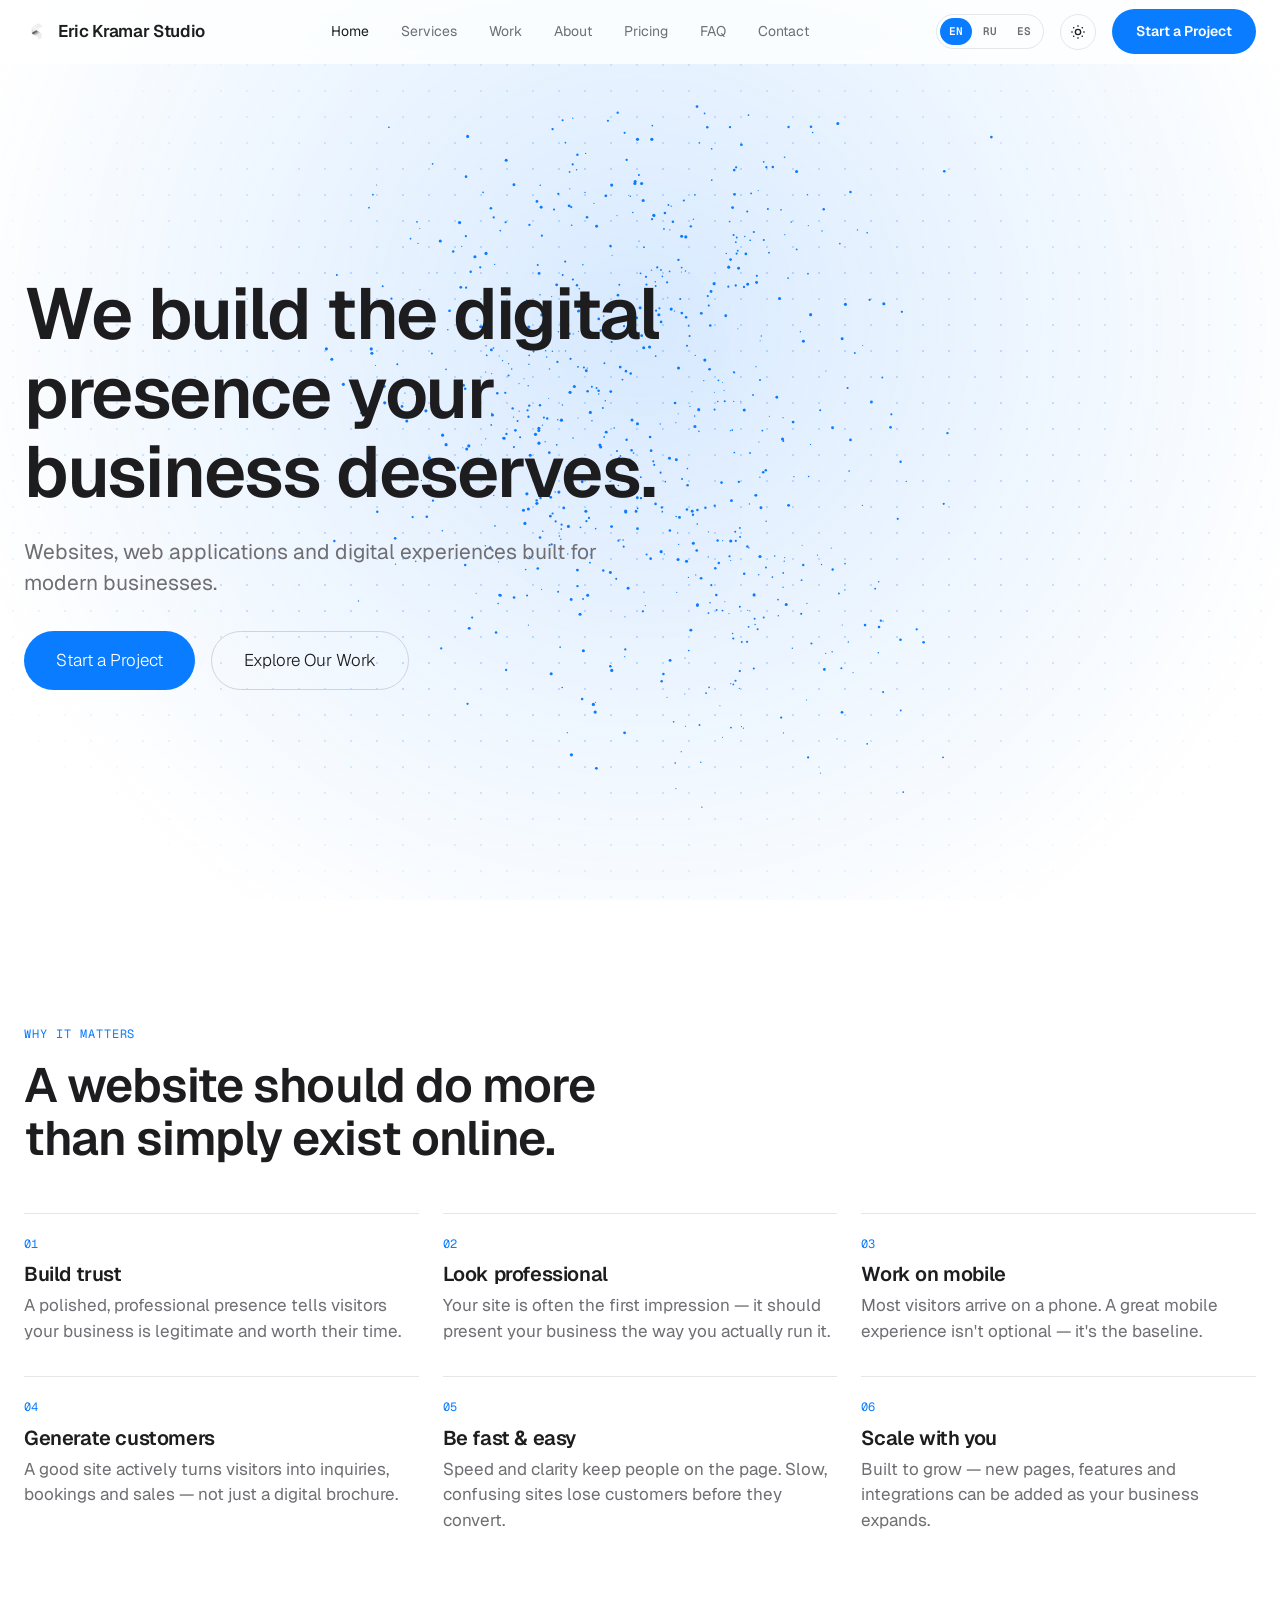
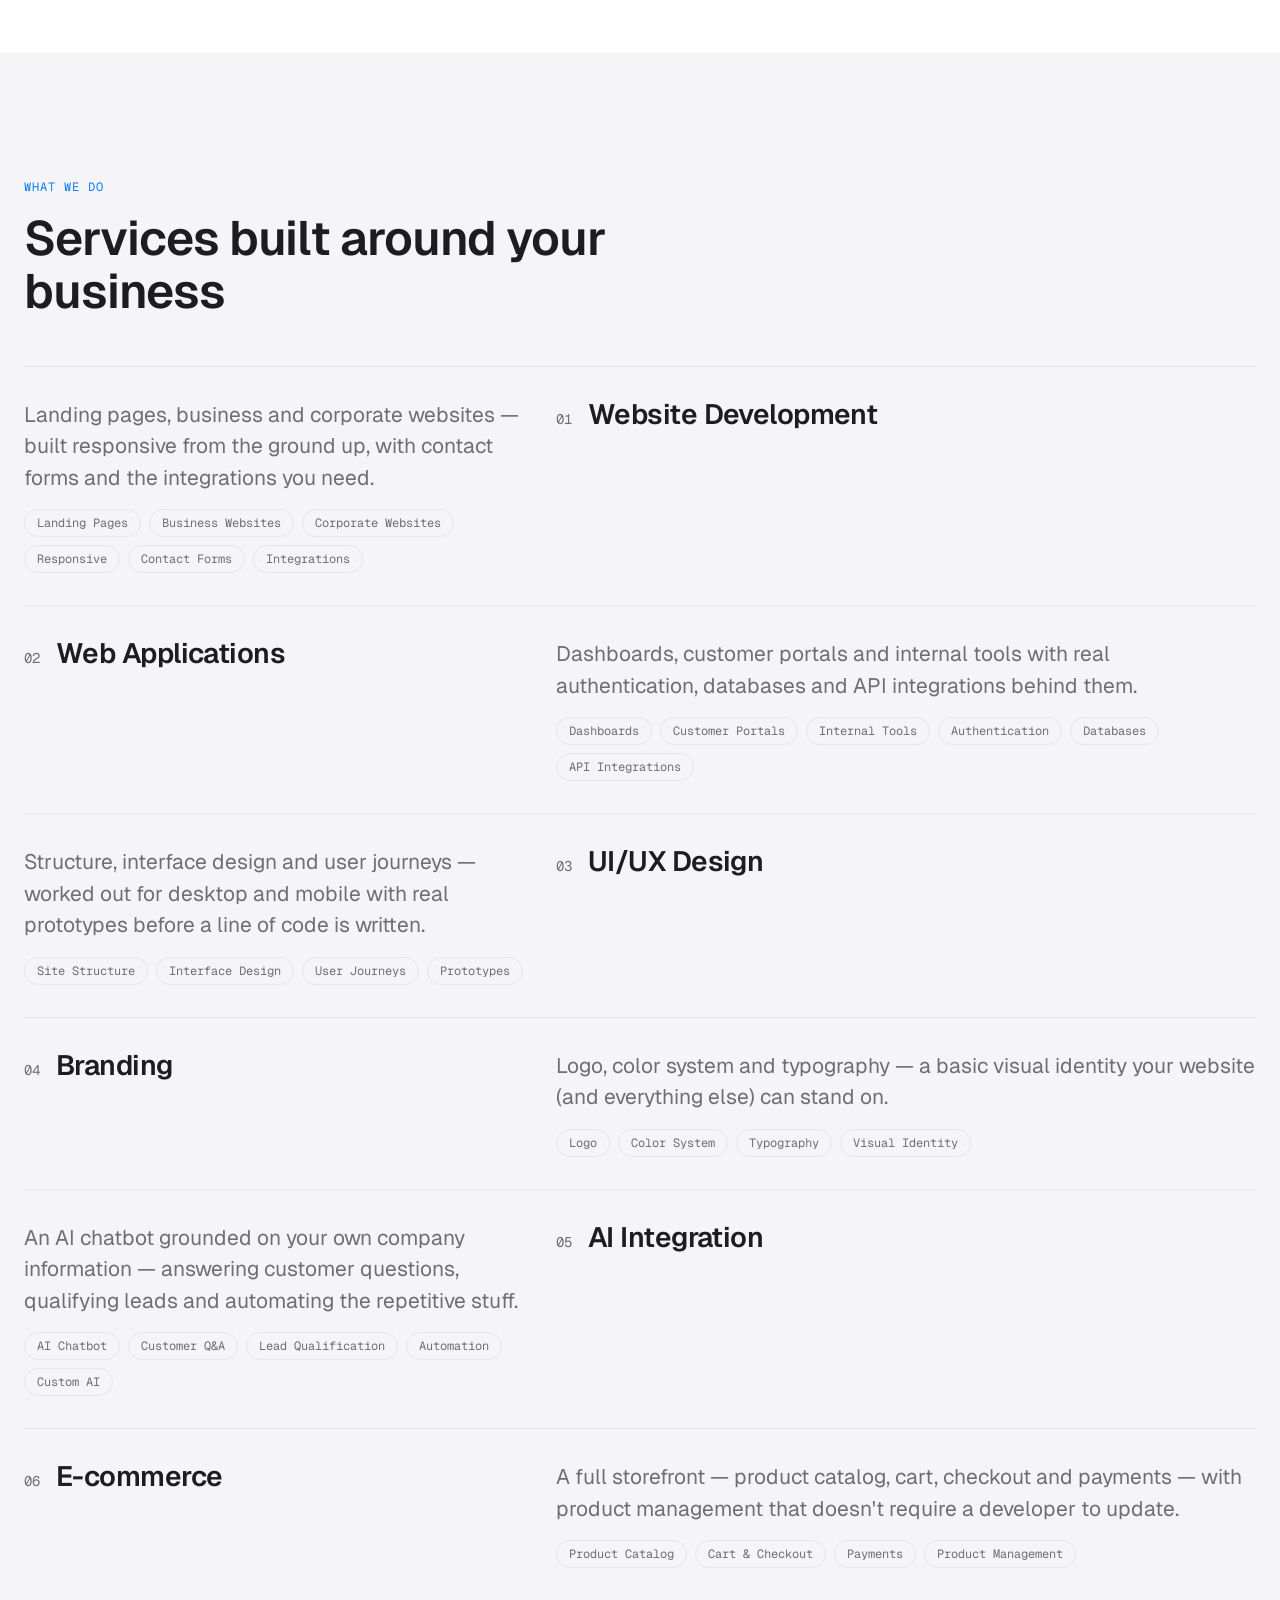
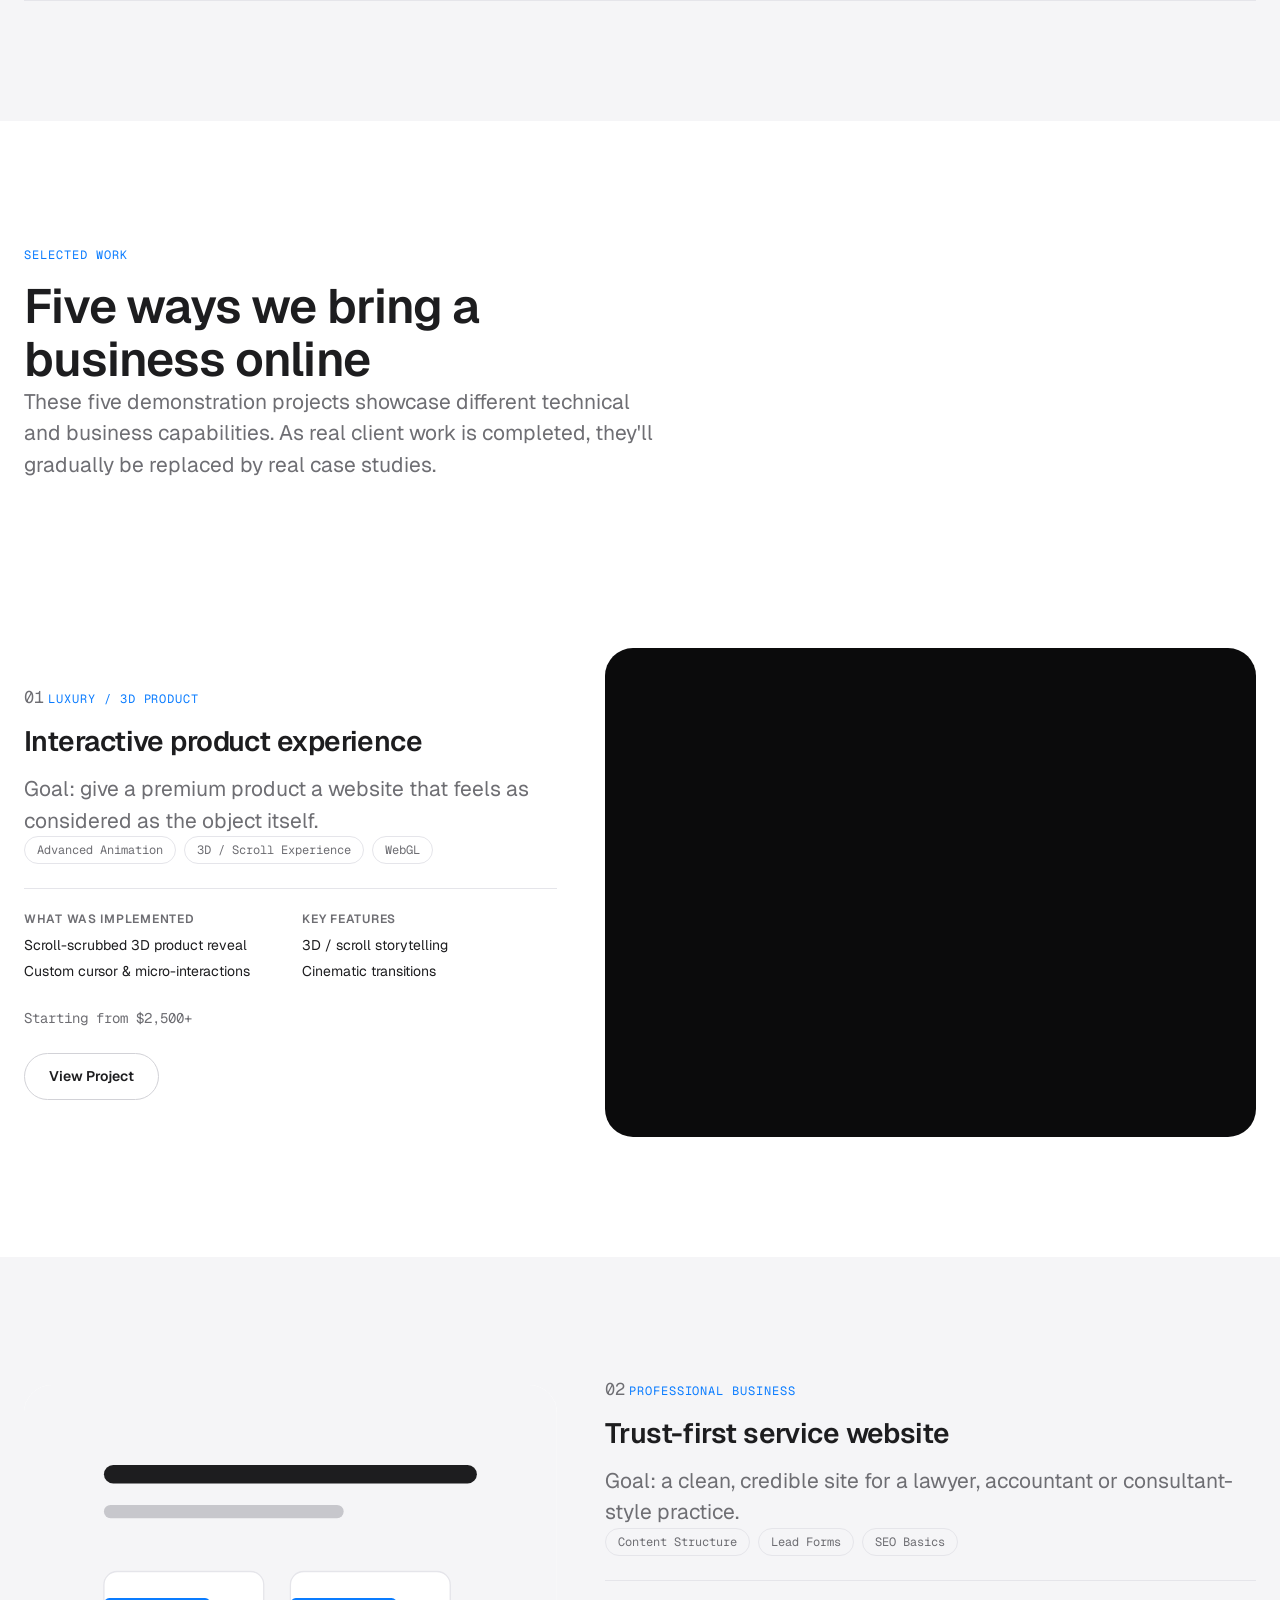
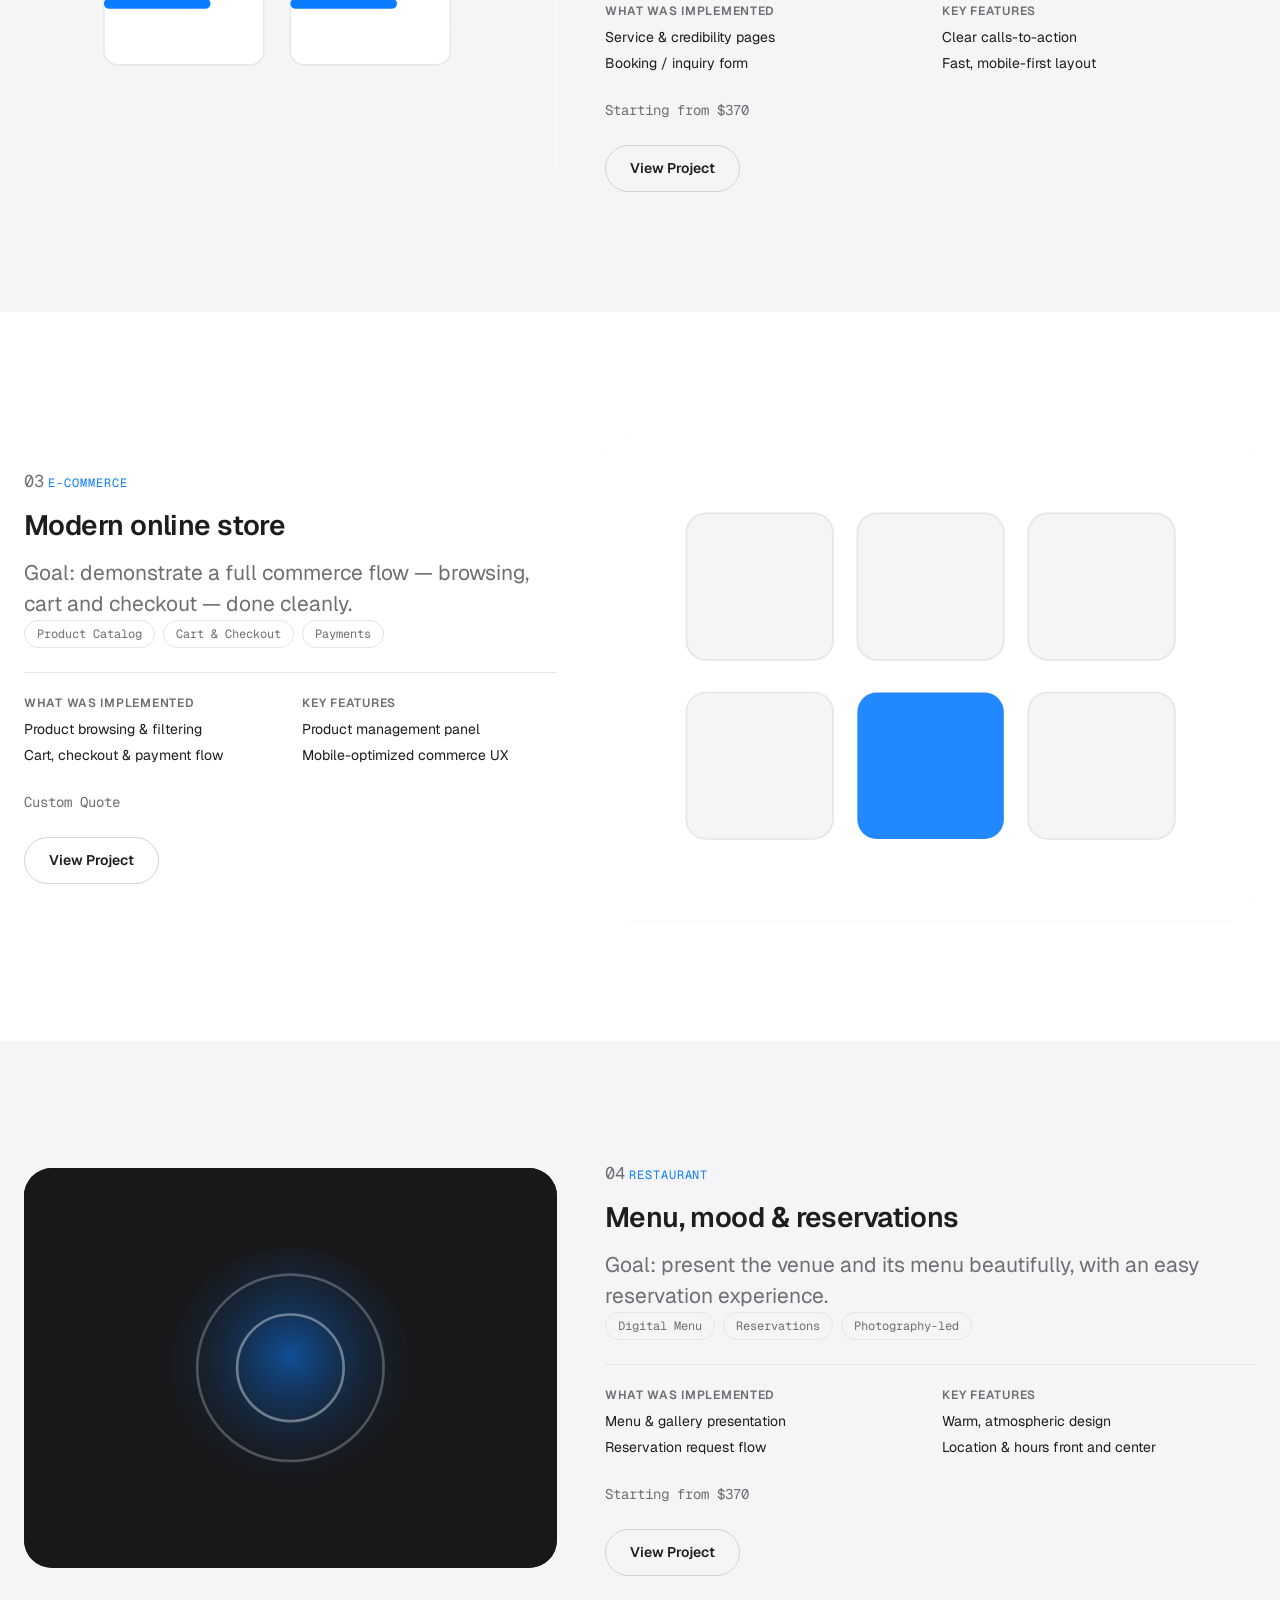
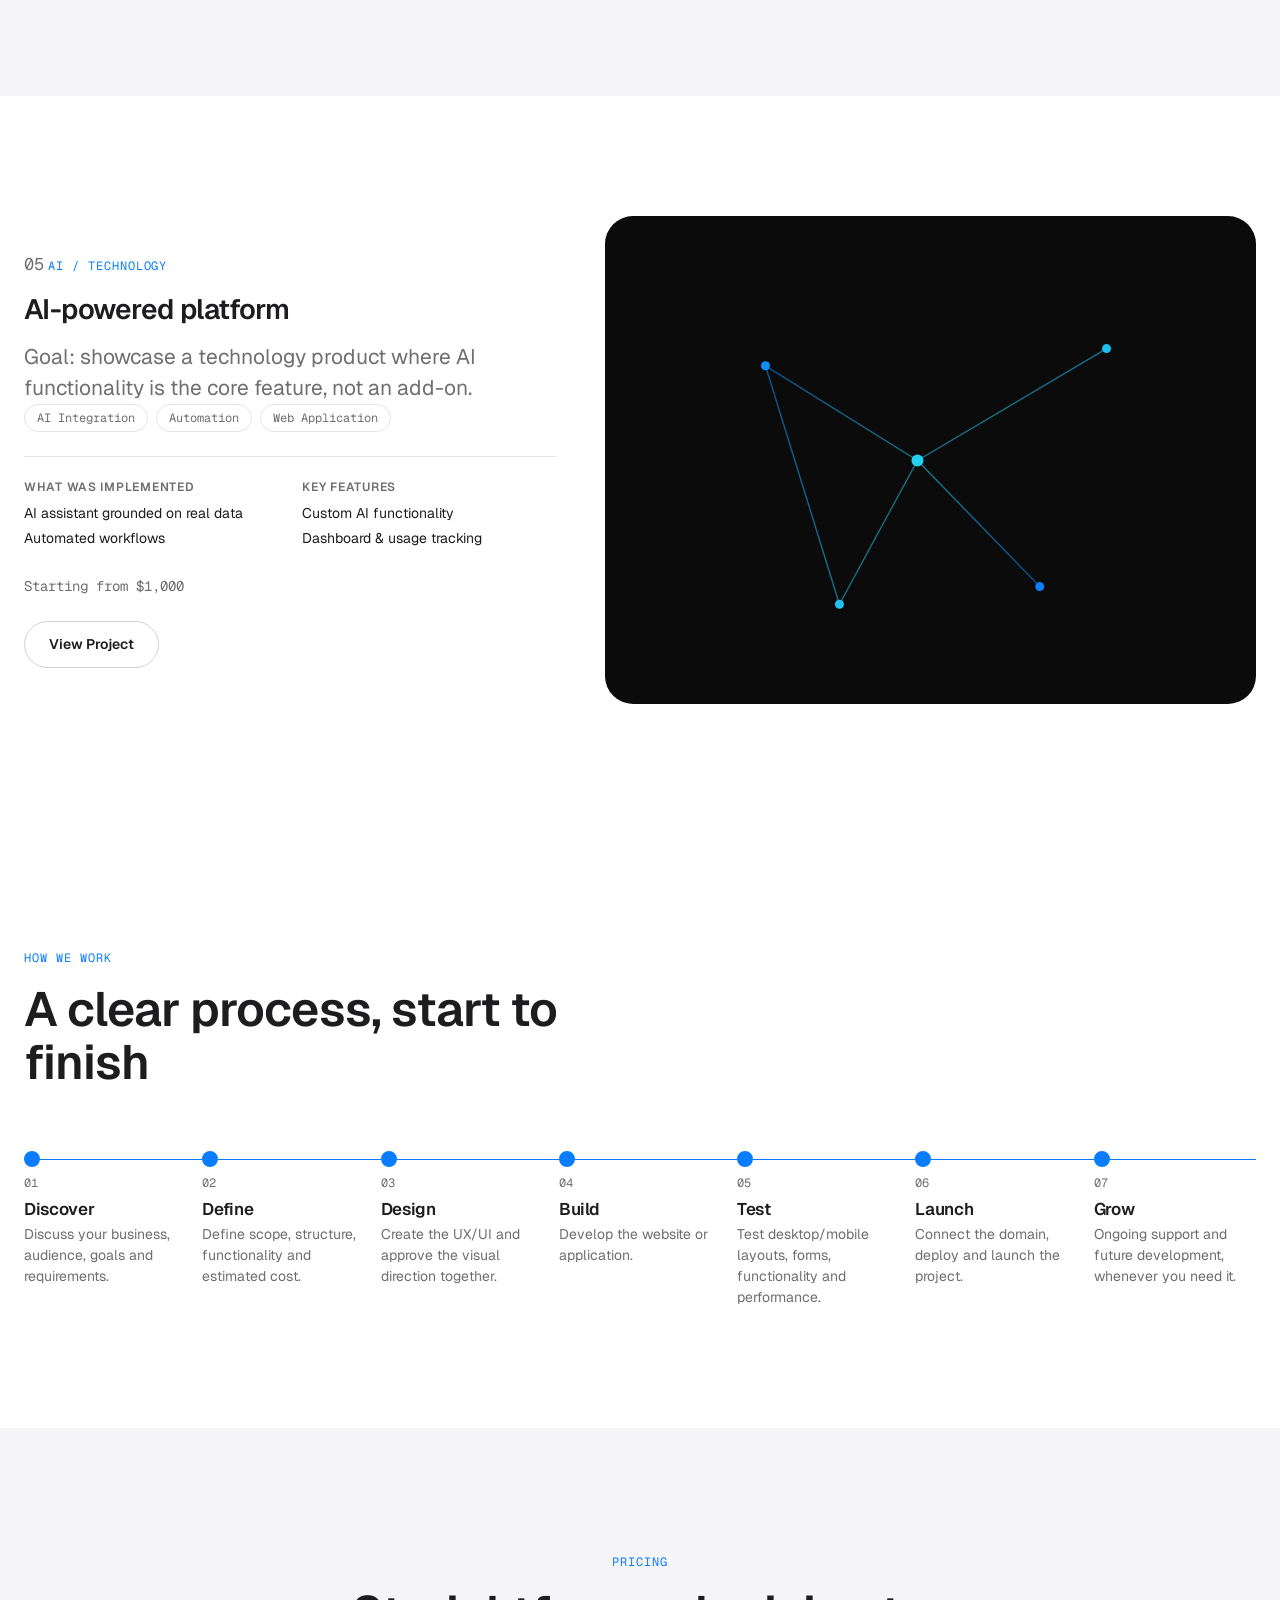
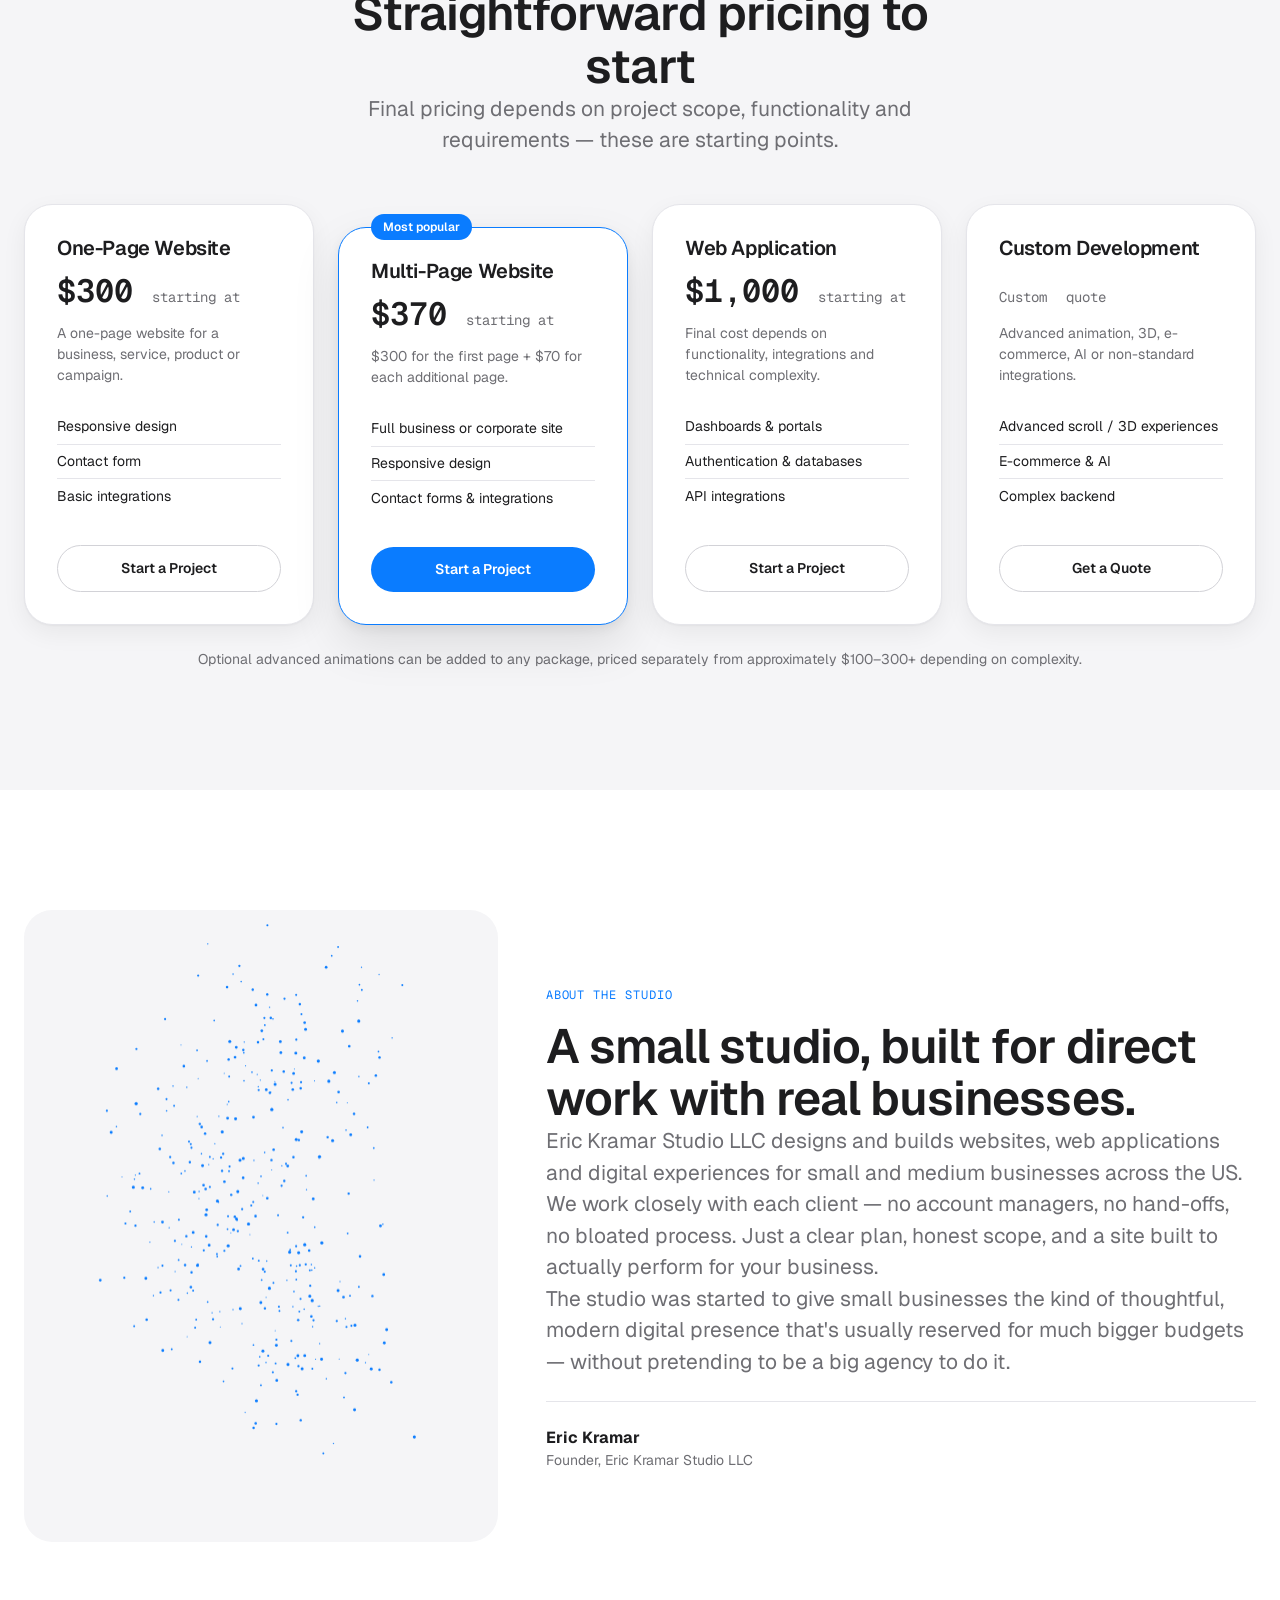
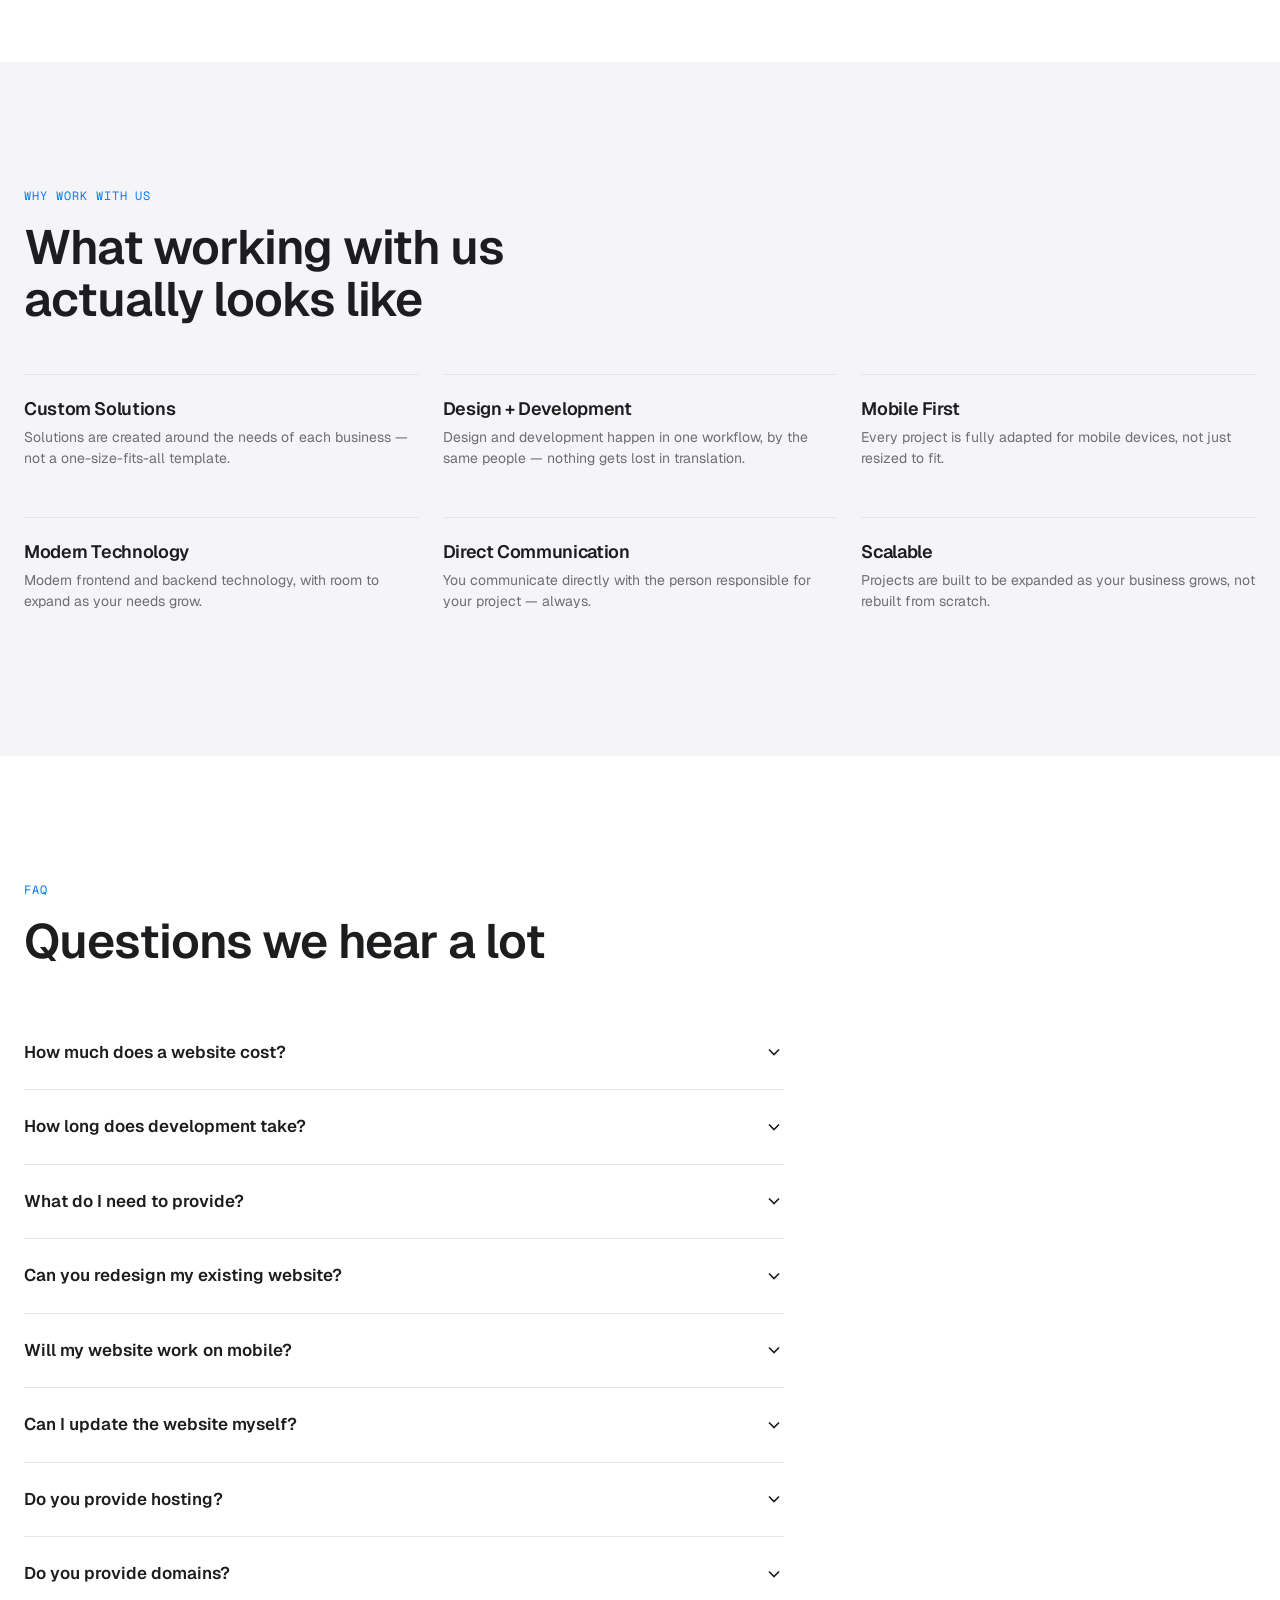
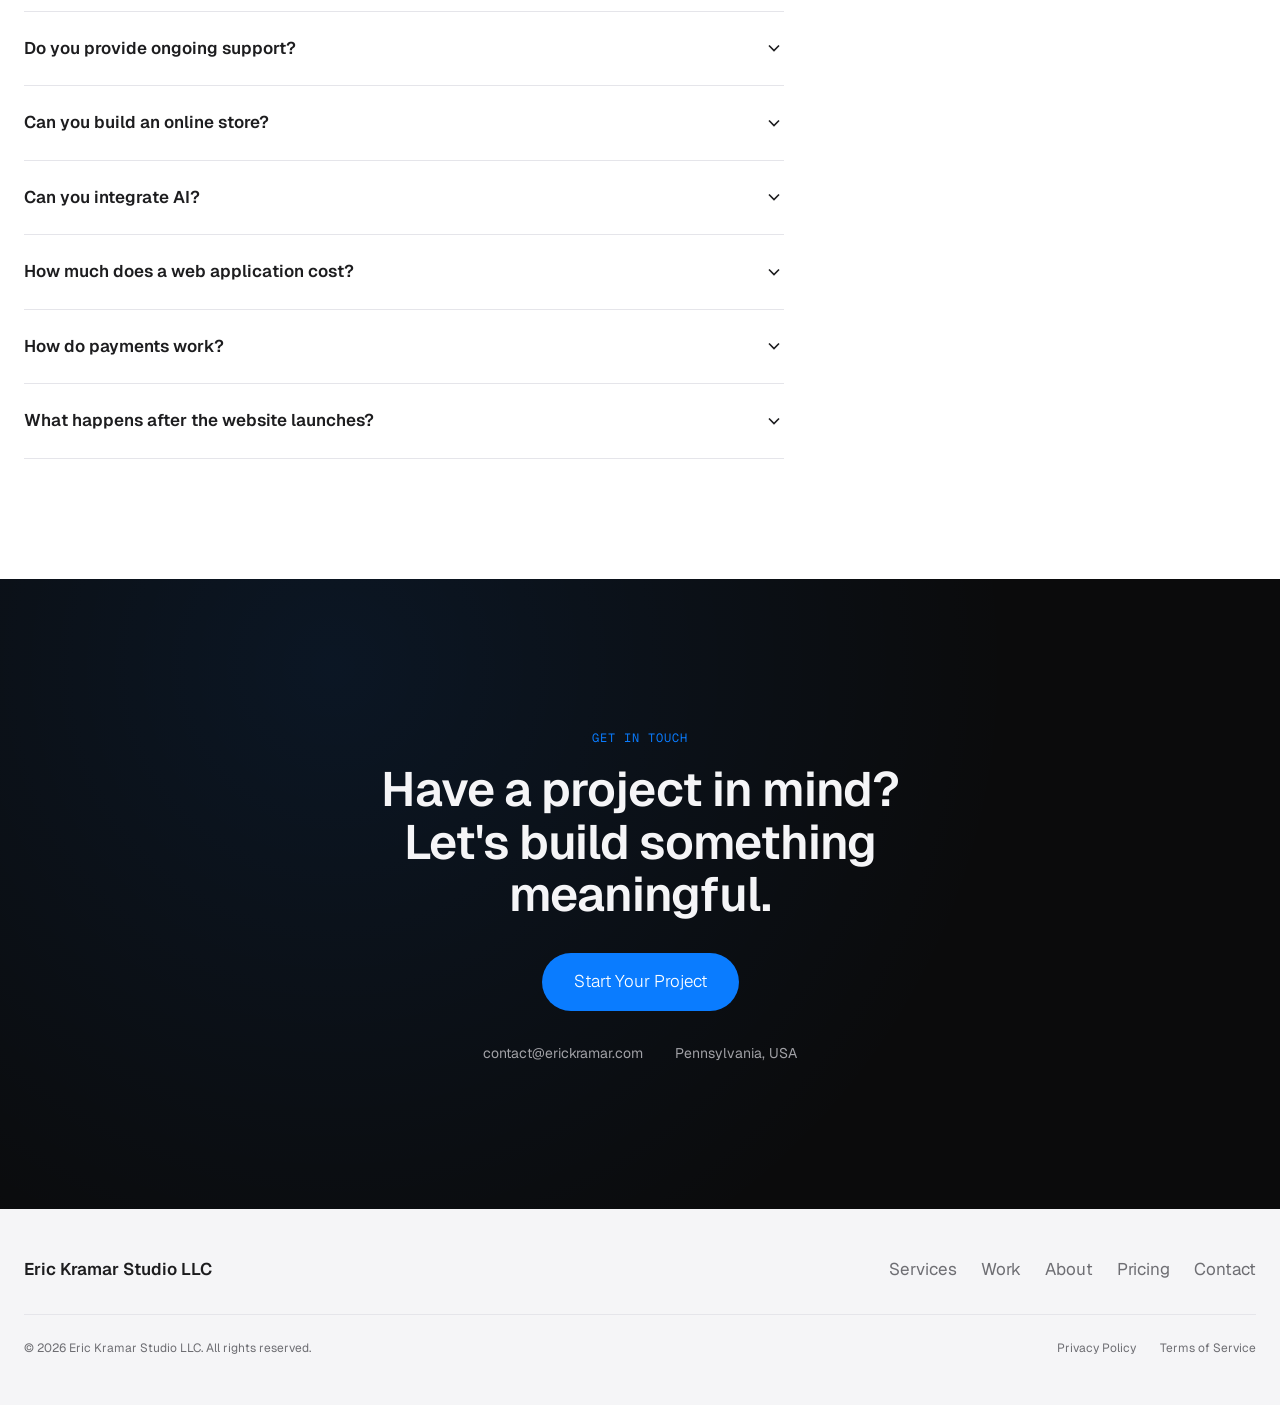
==== commit a431838d: "Add a language switcher: English, Russian, Spanish New js/i18n.js + js/i18n-data.js (348 keys x 3 la" ====
--- a/index.html
+++ b/index.html
@@ -3,8 +3,8 @@
 <head>
 <meta charset="UTF-8" />
 <meta name="viewport" content="width=device-width, initial-scale=1.0" />
-<title>Eric Kramar Studio — We build the digital presence your business deserves</title>
-<meta name="description" content="Eric Kramar Studio LLC builds modern websites, web applications and digital experiences for small and medium businesses." />
+<title data-i18n="meta.title">Eric Kramar Studio — We build the digital presence your business deserves</title>
+<meta name="description" content="Eric Kramar Studio LLC builds modern websites, web applications and digital experiences for small and medium businesses." data-i18n-content="meta.description" />
 
 <link rel="icon" type="image/x-icon" href="images/favicon/favicon.ico" />
 <link rel="icon" type="image/png" sizes="32x32" href="images/favicon/favicon-32x32.png" />
@@ -16,14 +16,14 @@
 <link rel="preconnect" href="https://fonts.gstatic.com" crossorigin />
 <link href="https://fonts.googleapis.com/css2?family=Geist:wght@300;400;600&family=Geist+Mono:wght@400;600&display=swap" rel="stylesheet" />
 
-<link rel="stylesheet" href="css/variables.css?v=6" />
-<link rel="stylesheet" href="css/base.css?v=6" />
-<link rel="stylesheet" href="css/components.css?v=6" />
-<link rel="stylesheet" href="css/sections.css?v=6" />
-<link rel="stylesheet" href="css/animations.css?v=6" />
+<link rel="stylesheet" href="css/variables.css?v=8" />
+<link rel="stylesheet" href="css/base.css?v=8" />
+<link rel="stylesheet" href="css/components.css?v=8" />
+<link rel="stylesheet" href="css/sections.css?v=8" />
+<link rel="stylesheet" href="css/animations.css?v=8" />
 </head>
 <body>
-<a class="skip-link" href="#main">Skip to content</a>
+<a class="skip-link" href="#main" data-i18n="a11y.skip_link">Skip to content</a>
 
 <!-- ==================== NAV ==================== -->
 <header class="nav" data-nav>
@@ -34,22 +34,27 @@
     </a>
 
     <nav class="nav__links" aria-label="Primary">
-      <a href="#home">Home</a>
-      <a href="#services">Services</a>
-      <a href="#work">Work</a>
-      <a href="#about">About</a>
-      <a href="#pricing">Pricing</a>
-      <a href="#faq">FAQ</a>
-      <a href="#contact">Contact</a>
+      <a href="#home" data-i18n="nav.home">Home</a>
+      <a href="#services" data-i18n="nav.services">Services</a>
+      <a href="#work" data-i18n="nav.work">Work</a>
+      <a href="#about" data-i18n="nav.about">About</a>
+      <a href="#pricing" data-i18n="nav.pricing">Pricing</a>
+      <a href="#faq" data-i18n="nav.faq">FAQ</a>
+      <a href="#contact" data-i18n="nav.contact">Contact</a>
     </nav>
 
     <div class="nav__actions">
-      <button class="theme-toggle" data-theme-toggle type="button" aria-label="Toggle dark mode">
+      <div class="lang-switch" data-lang-switch>
+        <button type="button" data-lang="en">EN</button>
+        <button type="button" data-lang="ru">RU</button>
+        <button type="button" data-lang="es">ES</button>
+      </div>
+      <button class="theme-toggle" data-theme-toggle type="button" aria-label="Toggle dark mode" data-i18n-aria-label="a11y.toggle_theme">
         <svg class="icon-sun" viewBox="0 0 24 24" fill="none" stroke="currentColor" stroke-width="2"><circle cx="12" cy="12" r="4"/><path d="M12 2v2M12 20v2M4.9 4.9l1.4 1.4M17.7 17.7l1.4 1.4M2 12h2M20 12h2M4.9 19.1l1.4-1.4M17.7 6.3l1.4-1.4"/></svg>
         <svg class="icon-moon" viewBox="0 0 24 24" fill="none" stroke="currentColor" stroke-width="2"><path d="M21 12.8A9 9 0 1 1 11.2 3a7 7 0 0 0 9.8 9.8Z"/></svg>
       </button>
-      <a class="btn btn-primary nav__cta" href="start-a-project.html">Start a Project</a>
-      <button class="nav__burger" data-nav-burger type="button" aria-label="Toggle menu">
+      <a class="btn btn-primary nav__cta" href="start-a-project.html" data-i18n="nav.cta">Start a Project</a>
+      <button class="nav__burger" data-nav-burger type="button" aria-label="Toggle menu" data-i18n-aria-label="a11y.toggle_menu">
         <span></span><span></span><span></span>
       </button>
     </div>
@@ -70,11 +75,11 @@
 
     <div class="container hero__grid">
       <div class="hero__content" data-reveal>
-        <h1>We build the digital presence your business deserves.</h1>
-        <p class="lead">Websites, web applications and digital experiences built for modern businesses.</p>
+        <h1 data-i18n="hero.title">We build the digital presence your business deserves.</h1>
+        <p class="lead" data-i18n="hero.subtitle">Websites, web applications and digital experiences built for modern businesses.</p>
         <div class="hero__actions">
-          <a class="btn btn-primary btn-large" href="start-a-project.html">Start a Project</a>
-          <a class="btn btn-ghost btn-large" href="#work">Explore Our Work</a>
+          <a class="btn btn-primary btn-large" href="start-a-project.html" data-i18n="hero.cta_primary">Start a Project</a>
+          <a class="btn btn-ghost btn-large" href="#work" data-i18n="hero.cta_secondary">Explore Our Work</a>
         </div>
       </div>
     </div>
@@ -84,40 +89,40 @@
   <section class="section" id="value">
     <div class="container">
       <div class="section-header" data-reveal>
-        <span class="eyebrow">Why it matters</span>
-        <h2>A website should do more than simply exist online.</h2>
+        <span class="eyebrow" data-i18n="value.eyebrow">Why it matters</span>
+        <h2 data-i18n="value.title">A website should do more than simply exist online.</h2>
       </div>
 
       <div class="value-list" data-reveal-group>
         <div class="value-list__item" data-reveal-child>
           <span class="index">01</span>
-          <h3>Build trust</h3>
-          <p>A polished, professional presence tells visitors your business is legitimate and worth their time.</p>
+          <h3 data-i18n="value.item1.title">Build trust</h3>
+          <p data-i18n="value.item1.desc">A polished, professional presence tells visitors your business is legitimate and worth their time.</p>
         </div>
         <div class="value-list__item" data-reveal-child>
           <span class="index">02</span>
-          <h3>Look professional</h3>
-          <p>Your site is often the first impression — it should present your business the way you actually run it.</p>
+          <h3 data-i18n="value.item2.title">Look professional</h3>
+          <p data-i18n="value.item2.desc">Your site is often the first impression — it should present your business the way you actually run it.</p>
         </div>
         <div class="value-list__item" data-reveal-child>
           <span class="index">03</span>
-          <h3>Work on mobile</h3>
-          <p>Most visitors arrive on a phone. A great mobile experience isn't optional — it's the baseline.</p>
+          <h3 data-i18n="value.item3.title">Work on mobile</h3>
+          <p data-i18n="value.item3.desc">Most visitors arrive on a phone. A great mobile experience isn't optional — it's the baseline.</p>
         </div>
         <div class="value-list__item" data-reveal-child>
           <span class="index">04</span>
-          <h3>Generate customers</h3>
-          <p>A good site actively turns visitors into inquiries, bookings and sales — not just a digital brochure.</p>
+          <h3 data-i18n="value.item4.title">Generate customers</h3>
+          <p data-i18n="value.item4.desc">A good site actively turns visitors into inquiries, bookings and sales — not just a digital brochure.</p>
         </div>
         <div class="value-list__item" data-reveal-child>
           <span class="index">05</span>
-          <h3>Be fast &amp; easy</h3>
-          <p>Speed and clarity keep people on the page. Slow, confusing sites lose customers before they convert.</p>
+          <h3 data-i18n="value.item5.title">Be fast &amp; easy</h3>
+          <p data-i18n="value.item5.desc">Speed and clarity keep people on the page. Slow, confusing sites lose customers before they convert.</p>
         </div>
         <div class="value-list__item" data-reveal-child>
           <span class="index">06</span>
-          <h3>Scale with you</h3>
-          <p>Built to grow — new pages, features and integrations can be added as your business expands.</p>
+          <h3 data-i18n="value.item6.title">Scale with you</h3>
+          <p data-i18n="value.item6.desc">Built to grow — new pages, features and integrations can be added as your business expands.</p>
         </div>
       </div>
     </div>
@@ -127,24 +132,24 @@
   <section class="section section-alt" id="services">
     <div class="container">
       <div class="section-header" data-reveal>
-        <span class="eyebrow">What we do</span>
-        <h2>Services built around your business</h2>
+        <span class="eyebrow" data-i18n="services.eyebrow">What we do</span>
+        <h2 data-i18n="services.title">Services built around your business</h2>
       </div>
 
       <div class="service-row" data-reveal>
         <div class="service-row__label">
           <span class="index">01</span>
-          <h3>Website Development</h3>
+          <h3 data-i18n="services.01.title">Website Development</h3>
         </div>
         <div class="service-row__body">
-          <p class="lead">Landing pages, business and corporate websites — built responsive from the ground up, with contact forms and the integrations you need.</p>
+          <p class="lead" data-i18n="services.01.desc">Landing pages, business and corporate websites — built responsive from the ground up, with contact forms and the integrations you need.</p>
           <div class="service-row__tags">
-            <span class="chip">Landing Pages</span>
-            <span class="chip">Business Websites</span>
-            <span class="chip">Corporate Websites</span>
-            <span class="chip">Responsive</span>
-            <span class="chip">Contact Forms</span>
-            <span class="chip">Integrations</span>
+            <span class="chip" data-i18n="services.01.tag1">Landing Pages</span>
+            <span class="chip" data-i18n="services.01.tag2">Business Websites</span>
+            <span class="chip" data-i18n="services.01.tag3">Corporate Websites</span>
+            <span class="chip" data-i18n="services.01.tag4">Responsive</span>
+            <span class="chip" data-i18n="services.01.tag5">Contact Forms</span>
+            <span class="chip" data-i18n="services.01.tag6">Integrations</span>
           </div>
         </div>
       </div>
@@ -152,17 +157,17 @@
       <div class="service-row" data-reveal>
         <div class="service-row__label">
           <span class="index">02</span>
-          <h3>Web Applications</h3>
+          <h3 data-i18n="services.02.title">Web Applications</h3>
         </div>
         <div class="service-row__body">
-          <p class="lead">Dashboards, customer portals and internal tools with real authentication, databases and API integrations behind them.</p>
+          <p class="lead" data-i18n="services.02.desc">Dashboards, customer portals and internal tools with real authentication, databases and API integrations behind them.</p>
           <div class="service-row__tags">
-            <span class="chip">Dashboards</span>
-            <span class="chip">Customer Portals</span>
-            <span class="chip">Internal Tools</span>
-            <span class="chip">Authentication</span>
-            <span class="chip">Databases</span>
-            <span class="chip">API Integrations</span>
+            <span class="chip" data-i18n="services.02.tag1">Dashboards</span>
+            <span class="chip" data-i18n="services.02.tag2">Customer Portals</span>
+            <span class="chip" data-i18n="services.02.tag3">Internal Tools</span>
+            <span class="chip" data-i18n="services.02.tag4">Authentication</span>
+            <span class="chip" data-i18n="services.02.tag5">Databases</span>
+            <span class="chip" data-i18n="services.02.tag6">API Integrations</span>
           </div>
         </div>
       </div>
@@ -170,15 +175,15 @@
       <div class="service-row" data-reveal>
         <div class="service-row__label">
           <span class="index">03</span>
-          <h3>UI/UX Design</h3>
+          <h3 data-i18n="services.03.title">UI/UX Design</h3>
         </div>
         <div class="service-row__body">
-          <p class="lead">Structure, interface design and user journeys — worked out for desktop and mobile with real prototypes before a line of code is written.</p>
+          <p class="lead" data-i18n="services.03.desc">Structure, interface design and user journeys — worked out for desktop and mobile with real prototypes before a line of code is written.</p>
           <div class="service-row__tags">
-            <span class="chip">Site Structure</span>
-            <span class="chip">Interface Design</span>
-            <span class="chip">User Journeys</span>
-            <span class="chip">Prototypes</span>
+            <span class="chip" data-i18n="services.03.tag1">Site Structure</span>
+            <span class="chip" data-i18n="services.03.tag2">Interface Design</span>
+            <span class="chip" data-i18n="services.03.tag3">User Journeys</span>
+            <span class="chip" data-i18n="services.03.tag4">Prototypes</span>
           </div>
         </div>
       </div>
@@ -186,15 +191,15 @@
       <div class="service-row" data-reveal>
         <div class="service-row__label">
           <span class="index">04</span>
-          <h3>Branding</h3>
+          <h3 data-i18n="services.04.title">Branding</h3>
         </div>
         <div class="service-row__body">
-          <p class="lead">Logo, color system and typography — a basic visual identity your website (and everything else) can stand on.</p>
+          <p class="lead" data-i18n="services.04.desc">Logo, color system and typography — a basic visual identity your website (and everything else) can stand on.</p>
           <div class="service-row__tags">
-            <span class="chip">Logo</span>
-            <span class="chip">Color System</span>
-            <span class="chip">Typography</span>
-            <span class="chip">Visual Identity</span>
+            <span class="chip" data-i18n="services.04.tag1">Logo</span>
+            <span class="chip" data-i18n="services.04.tag2">Color System</span>
+            <span class="chip" data-i18n="services.04.tag3">Typography</span>
+            <span class="chip" data-i18n="services.04.tag4">Visual Identity</span>
           </div>
         </div>
       </div>
@@ -202,16 +207,16 @@
       <div class="service-row" data-reveal>
         <div class="service-row__label">
           <span class="index">05</span>
-          <h3>AI Integration</h3>
+          <h3 data-i18n="services.05.title">AI Integration</h3>
         </div>
         <div class="service-row__body">
-          <p class="lead">An AI chatbot grounded on your own company information — answering customer questions, qualifying leads and automating the repetitive stuff.</p>
+          <p class="lead" data-i18n="services.05.desc">An AI chatbot grounded on your own company information — answering customer questions, qualifying leads and automating the repetitive stuff.</p>
           <div class="service-row__tags">
-            <span class="chip">AI Chatbot</span>
-            <span class="chip">Customer Q&amp;A</span>
-            <span class="chip">Lead Qualification</span>
-            <span class="chip">Automation</span>
-            <span class="chip">Custom AI</span>
+            <span class="chip" data-i18n="services.05.tag1">AI Chatbot</span>
+            <span class="chip" data-i18n="services.05.tag2">Customer Q&amp;A</span>
+            <span class="chip" data-i18n="services.05.tag3">Lead Qualification</span>
+            <span class="chip" data-i18n="services.05.tag4">Automation</span>
+            <span class="chip" data-i18n="services.05.tag5">Custom AI</span>
           </div>
         </div>
       </div>
@@ -219,15 +224,15 @@
       <div class="service-row" data-reveal>
         <div class="service-row__label">
           <span class="index">06</span>
-          <h3>E-commerce</h3>
+          <h3 data-i18n="services.06.title">E-commerce</h3>
         </div>
         <div class="service-row__body">
-          <p class="lead">A full storefront — product catalog, cart, checkout and payments — with product management that doesn't require a developer to update.</p>
+          <p class="lead" data-i18n="services.06.desc">A full storefront — product catalog, cart, checkout and payments — with product management that doesn't require a developer to update.</p>
           <div class="service-row__tags">
-            <span class="chip">Product Catalog</span>
-            <span class="chip">Cart &amp; Checkout</span>
-            <span class="chip">Payments</span>
-            <span class="chip">Product Management</span>
+            <span class="chip" data-i18n="services.06.tag1">Product Catalog</span>
+            <span class="chip" data-i18n="services.06.tag2">Cart &amp; Checkout</span>
+            <span class="chip" data-i18n="services.06.tag3">Payments</span>
+            <span class="chip" data-i18n="services.06.tag4">Product Management</span>
           </div>
         </div>
       </div>
@@ -238,9 +243,9 @@
   <section id="work">
     <div class="container" style="padding-top: var(--space-section)">
       <div class="section-header" data-reveal>
-        <span class="eyebrow">Selected work</span>
-        <h2>Five ways we bring a business online</h2>
-        <p class="lead">These five demonstration projects showcase different technical and business capabilities. As real client work is completed, they'll gradually be replaced by real case studies.</p>
+        <span class="eyebrow" data-i18n="work.eyebrow">Selected work</span>
+        <h2 data-i18n="work.title">Five ways we bring a business online</h2>
+        <p class="lead" data-i18n="work.intro">These five demonstration projects showcase different technical and business capabilities. As real client work is completed, they'll gradually be replaced by real case studies.</p>
       </div>
     </div>
 
@@ -261,26 +266,26 @@
         </div>
         <div class="work-tile__body">
           <span class="work-tile__index">01</span>
-          <span class="work-tile__category">Luxury / 3D Product</span>
-          <h3>Interactive product experience</h3>
-          <p class="lead">Goal: give a premium product a website that feels as considered as the object itself.</p>
+          <span class="work-tile__category" data-i18n="work.01.category">Luxury / 3D Product</span>
+          <h3 data-i18n="work.01.title">Interactive product experience</h3>
+          <p class="lead" data-i18n="work.01.goal">Goal: give a premium product a website that feels as considered as the object itself.</p>
           <div class="work-tile__tags">
-            <span class="chip">Advanced Animation</span>
-            <span class="chip">3D / Scroll Experience</span>
-            <span class="chip">WebGL</span>
+            <span class="chip" data-i18n="work.01.tag1">Advanced Animation</span>
+            <span class="chip" data-i18n="work.01.tag2">3D / Scroll Experience</span>
+            <span class="chip" data-i18n="work.01.tag3">WebGL</span>
           </div>
           <div class="work-tile__meta">
             <div>
-              <h4>What was implemented</h4>
-              <ul><li>Scroll-scrubbed 3D product reveal</li><li>Custom cursor &amp; micro-interactions</li></ul>
-            </div>
-            <div>
-              <h4>Key features</h4>
-              <ul><li>3D / scroll storytelling</li><li>Cinematic transitions</li></ul>
-            </div>
-          </div>
-          <div class="work-tile__budget">Starting from $2,500+</div>
-          <button class="btn btn-ghost" disabled title="Case study page coming soon">View Project</button>
+              <h4 data-i18n="work.meta.implemented">What was implemented</h4>
+              <ul><li data-i18n="work.01.implemented1">Scroll-scrubbed 3D product reveal</li><li data-i18n="work.01.implemented2">Custom cursor &amp; micro-interactions</li></ul>
+            </div>
+            <div>
+              <h4 data-i18n="work.meta.features">Key features</h4>
+              <ul><li data-i18n="work.01.feature1">3D / scroll storytelling</li><li data-i18n="work.01.feature2">Cinematic transitions</li></ul>
+            </div>
+          </div>
+          <div class="work-tile__budget" data-i18n="work.01.budget">Starting from $2,500+</div>
+          <button class="btn btn-ghost" disabled title="Case study page coming soon" data-i18n-title="work.coming_soon" data-i18n="work.view_project">View Project</button>
         </div>
       </div>
     </article>
@@ -301,26 +306,26 @@
         </div>
         <div class="work-tile__body">
           <span class="work-tile__index">02</span>
-          <span class="work-tile__category">Professional Business</span>
-          <h3>Trust-first service website</h3>
-          <p class="lead">Goal: a clean, credible site for a lawyer, accountant or consultant-style practice.</p>
+          <span class="work-tile__category" data-i18n="work.02.category">Professional Business</span>
+          <h3 data-i18n="work.02.title">Trust-first service website</h3>
+          <p class="lead" data-i18n="work.02.goal">Goal: a clean, credible site for a lawyer, accountant or consultant-style practice.</p>
           <div class="work-tile__tags">
-            <span class="chip">Content Structure</span>
-            <span class="chip">Lead Forms</span>
-            <span class="chip">SEO Basics</span>
+            <span class="chip" data-i18n="work.02.tag1">Content Structure</span>
+            <span class="chip" data-i18n="work.02.tag2">Lead Forms</span>
+            <span class="chip" data-i18n="work.02.tag3">SEO Basics</span>
           </div>
           <div class="work-tile__meta">
             <div>
-              <h4>What was implemented</h4>
-              <ul><li>Service &amp; credibility pages</li><li>Booking / inquiry form</li></ul>
-            </div>
-            <div>
-              <h4>Key features</h4>
-              <ul><li>Clear calls-to-action</li><li>Fast, mobile-first layout</li></ul>
-            </div>
-          </div>
-          <div class="work-tile__budget">Starting from $370</div>
-          <button class="btn btn-ghost" disabled title="Case study page coming soon">View Project</button>
+              <h4 data-i18n="work.meta.implemented">What was implemented</h4>
+              <ul><li data-i18n="work.02.implemented1">Service &amp; credibility pages</li><li data-i18n="work.02.implemented2">Booking / inquiry form</li></ul>
+            </div>
+            <div>
+              <h4 data-i18n="work.meta.features">Key features</h4>
+              <ul><li data-i18n="work.02.feature1">Clear calls-to-action</li><li data-i18n="work.02.feature2">Fast, mobile-first layout</li></ul>
+            </div>
+          </div>
+          <div class="work-tile__budget" data-i18n="work.02.budget">Starting from $370</div>
+          <button class="btn btn-ghost" disabled title="Case study page coming soon" data-i18n-title="work.coming_soon" data-i18n="work.view_project">View Project</button>
         </div>
       </div>
     </article>
@@ -341,26 +346,26 @@
         </div>
         <div class="work-tile__body">
           <span class="work-tile__index">03</span>
-          <span class="work-tile__category">E-commerce</span>
-          <h3>Modern online store</h3>
-          <p class="lead">Goal: demonstrate a full commerce flow — browsing, cart and checkout — done cleanly.</p>
+          <span class="work-tile__category" data-i18n="work.03.category">E-commerce</span>
+          <h3 data-i18n="work.03.title">Modern online store</h3>
+          <p class="lead" data-i18n="work.03.goal">Goal: demonstrate a full commerce flow — browsing, cart and checkout — done cleanly.</p>
           <div class="work-tile__tags">
-            <span class="chip">Product Catalog</span>
-            <span class="chip">Cart &amp; Checkout</span>
-            <span class="chip">Payments</span>
+            <span class="chip" data-i18n="work.03.tag1">Product Catalog</span>
+            <span class="chip" data-i18n="work.03.tag2">Cart &amp; Checkout</span>
+            <span class="chip" data-i18n="work.03.tag3">Payments</span>
           </div>
           <div class="work-tile__meta">
             <div>
-              <h4>What was implemented</h4>
-              <ul><li>Product browsing &amp; filtering</li><li>Cart, checkout &amp; payment flow</li></ul>
-            </div>
-            <div>
-              <h4>Key features</h4>
-              <ul><li>Product management panel</li><li>Mobile-optimized commerce UX</li></ul>
-            </div>
-          </div>
-          <div class="work-tile__budget">Custom Quote</div>
-          <button class="btn btn-ghost" disabled title="Case study page coming soon">View Project</button>
+              <h4 data-i18n="work.meta.implemented">What was implemented</h4>
+              <ul><li data-i18n="work.03.implemented1">Product browsing &amp; filtering</li><li data-i18n="work.03.implemented2">Cart, checkout &amp; payment flow</li></ul>
+            </div>
+            <div>
+              <h4 data-i18n="work.meta.features">Key features</h4>
+              <ul><li data-i18n="work.03.feature1">Product management panel</li><li data-i18n="work.03.feature2">Mobile-optimized commerce UX</li></ul>
+            </div>
+          </div>
+          <div class="work-tile__budget" data-i18n="work.03.budget">Custom Quote</div>
+          <button class="btn btn-ghost" disabled title="Case study page coming soon" data-i18n-title="work.coming_soon" data-i18n="work.view_project">View Project</button>
         </div>
       </div>
     </article>
@@ -384,26 +389,26 @@
         </div>
         <div class="work-tile__body">
           <span class="work-tile__index">04</span>
-          <span class="work-tile__category">Restaurant</span>
-          <h3>Menu, mood &amp; reservations</h3>
-          <p class="lead">Goal: present the venue and its menu beautifully, with an easy reservation experience.</p>
+          <span class="work-tile__category" data-i18n="work.04.category">Restaurant</span>
+          <h3 data-i18n="work.04.title">Menu, mood &amp; reservations</h3>
+          <p class="lead" data-i18n="work.04.goal">Goal: present the venue and its menu beautifully, with an easy reservation experience.</p>
           <div class="work-tile__tags">
-            <span class="chip">Digital Menu</span>
-            <span class="chip">Reservations</span>
-            <span class="chip">Photography-led</span>
+            <span class="chip" data-i18n="work.04.tag1">Digital Menu</span>
+            <span class="chip" data-i18n="work.04.tag2">Reservations</span>
+            <span class="chip" data-i18n="work.04.tag3">Photography-led</span>
           </div>
           <div class="work-tile__meta">
             <div>
-              <h4>What was implemented</h4>
-              <ul><li>Menu &amp; gallery presentation</li><li>Reservation request flow</li></ul>
-            </div>
-            <div>
-              <h4>Key features</h4>
-              <ul><li>Warm, atmospheric design</li><li>Location &amp; hours front and center</li></ul>
-            </div>
-          </div>
-          <div class="work-tile__budget">Starting from $370</div>
-          <button class="btn btn-ghost" disabled title="Case study page coming soon">View Project</button>
+              <h4 data-i18n="work.meta.implemented">What was implemented</h4>
+              <ul><li data-i18n="work.04.implemented1">Menu &amp; gallery presentation</li><li data-i18n="work.04.implemented2">Reservation request flow</li></ul>
+            </div>
+            <div>
+              <h4 data-i18n="work.meta.features">Key features</h4>
+              <ul><li data-i18n="work.04.feature1">Warm, atmospheric design</li><li data-i18n="work.04.feature2">Location &amp; hours front and center</li></ul>
+            </div>
+          </div>
+          <div class="work-tile__budget" data-i18n="work.04.budget">Starting from $370</div>
+          <button class="btn btn-ghost" disabled title="Case study page coming soon" data-i18n-title="work.coming_soon" data-i18n="work.view_project">View Project</button>
         </div>
       </div>
     </article>
@@ -416,26 +421,26 @@
         </div>
         <div class="work-tile__body">
           <span class="work-tile__index">05</span>
-          <span class="work-tile__category">AI / Technology</span>
-          <h3>AI-powered platform</h3>
-          <p class="lead">Goal: showcase a technology product where AI functionality is the core feature, not an add-on.</p>
+          <span class="work-tile__category" data-i18n="work.05.category">AI / Technology</span>
+          <h3 data-i18n="work.05.title">AI-powered platform</h3>
+          <p class="lead" data-i18n="work.05.goal">Goal: showcase a technology product where AI functionality is the core feature, not an add-on.</p>
           <div class="work-tile__tags">
-            <span class="chip">AI Integration</span>
-            <span class="chip">Automation</span>
-            <span class="chip">Web Application</span>
+            <span class="chip" data-i18n="work.05.tag1">AI Integration</span>
+            <span class="chip" data-i18n="work.05.tag2">Automation</span>
+            <span class="chip" data-i18n="work.05.tag3">Web Application</span>
           </div>
           <div class="work-tile__meta">
             <div>
-              <h4>What was implemented</h4>
-              <ul><li>AI assistant grounded on real data</li><li>Automated workflows</li></ul>
-            </div>
-            <div>
-              <h4>Key features</h4>
-              <ul><li>Custom AI functionality</li><li>Dashboard &amp; usage tracking</li></ul>
-            </div>
-          </div>
-          <div class="work-tile__budget">Starting from $1,000</div>
-          <button class="btn btn-ghost" disabled title="Case study page coming soon">View Project</button>
+              <h4 data-i18n="work.meta.implemented">What was implemented</h4>
+              <ul><li data-i18n="work.05.implemented1">AI assistant grounded on real data</li><li data-i18n="work.05.implemented2">Automated workflows</li></ul>
+            </div>
+            <div>
+              <h4 data-i18n="work.meta.features">Key features</h4>
+              <ul><li data-i18n="work.05.feature1">Custom AI functionality</li><li data-i18n="work.05.feature2">Dashboard &amp; usage tracking</li></ul>
+            </div>
+          </div>
+          <div class="work-tile__budget" data-i18n="work.05.budget">Starting from $1,000</div>
+          <button class="btn btn-ghost" disabled title="Case study page coming soon" data-i18n-title="work.coming_soon" data-i18n="work.view_project">View Project</button>
         </div>
       </div>
     </article>
@@ -445,8 +450,8 @@
   <section class="section" id="process">
     <div class="container">
       <div class="section-header" data-reveal>
-        <span class="eyebrow">How we work</span>
-        <h2>A clear process, start to finish</h2>
+        <span class="eyebrow" data-i18n="process.eyebrow">How we work</span>
+        <h2 data-i18n="process.title">A clear process, start to finish</h2>
       </div>
 
       <div class="process-track" data-process-track>
@@ -455,44 +460,44 @@
         <div class="process-step">
           <span class="process-step__dot"></span>
           <span class="index">01</span>
-          <h4>Discover</h4>
-          <p>Discuss your business, audience, goals and requirements.</p>
+          <h4 data-i18n="process.step1.name">Discover</h4>
+          <p data-i18n="process.step1.desc">Discuss your business, audience, goals and requirements.</p>
         </div>
         <div class="process-step">
           <span class="process-step__dot"></span>
           <span class="index">02</span>
-          <h4>Define</h4>
-          <p>Define scope, structure, functionality and estimated cost.</p>
+          <h4 data-i18n="process.step2.name">Define</h4>
+          <p data-i18n="process.step2.desc">Define scope, structure, functionality and estimated cost.</p>
         </div>
         <div class="process-step">
           <span class="process-step__dot"></span>
           <span class="index">03</span>
-          <h4>Design</h4>
-          <p>Create the UX/UI and approve the visual direction together.</p>
+          <h4 data-i18n="process.step3.name">Design</h4>
+          <p data-i18n="process.step3.desc">Create the UX/UI and approve the visual direction together.</p>
         </div>
         <div class="process-step">
           <span class="process-step__dot"></span>
           <span class="index">04</span>
-          <h4>Build</h4>
-          <p>Develop the website or application.</p>
+          <h4 data-i18n="process.step4.name">Build</h4>
+          <p data-i18n="process.step4.desc">Develop the website or application.</p>
         </div>
         <div class="process-step">
           <span class="process-step__dot"></span>
           <span class="index">05</span>
-          <h4>Test</h4>
-          <p>Test desktop/mobile layouts, forms, functionality and performance.</p>
+          <h4 data-i18n="process.step5.name">Test</h4>
+          <p data-i18n="process.step5.desc">Test desktop/mobile layouts, forms, functionality and performance.</p>
         </div>
         <div class="process-step">
           <span class="process-step__dot"></span>
           <span class="index">06</span>
-          <h4>Launch</h4>
-          <p>Connect the domain, deploy and launch the project.</p>
+          <h4 data-i18n="process.step6.name">Launch</h4>
+          <p data-i18n="process.step6.desc">Connect the domain, deploy and launch the project.</p>
         </div>
         <div class="process-step">
           <span class="process-step__dot"></span>
           <span class="index">07</span>
-          <h4>Grow</h4>
-          <p>Ongoing support and future development, whenever you need it.</p>
+          <h4 data-i18n="process.step7.name">Grow</h4>
+          <p data-i18n="process.step7.desc">Ongoing support and future development, whenever you need it.</p>
         </div>
       </div>
     </div>
@@ -502,63 +507,63 @@
   <section class="section section-alt" id="pricing">
     <div class="container">
       <div class="section-header center" data-reveal>
-        <span class="eyebrow">Pricing</span>
-        <h2>Straightforward pricing to start</h2>
-        <p class="lead">Final pricing depends on project scope, functionality and requirements — these are starting points.</p>
+        <span class="eyebrow" data-i18n="pricing.eyebrow">Pricing</span>
+        <h2 data-i18n="pricing.title">Straightforward pricing to start</h2>
+        <p class="lead" data-i18n="pricing.subtitle">Final pricing depends on project scope, functionality and requirements — these are starting points.</p>
       </div>
 
       <div class="pricing-grid" data-reveal-group>
         <div class="card pricing-card" data-reveal-child>
-          <h3>One-Page Website</h3>
-          <div class="pricing-card__price">$300 <span>starting at</span></div>
-          <p class="pricing-card__desc">A one-page website for a business, service, product or campaign.</p>
+          <h3 data-i18n="pricing.plan1.name">One-Page Website</h3>
+          <div class="pricing-card__price">$300 <span data-i18n="pricing.starting_at">starting at</span></div>
+          <p class="pricing-card__desc" data-i18n="pricing.plan1.desc">A one-page website for a business, service, product or campaign.</p>
           <ul>
-            <li>Responsive design</li>
-            <li>Contact form</li>
-            <li>Basic integrations</li>
+            <li data-i18n="pricing.plan1.feature1">Responsive design</li>
+            <li data-i18n="pricing.plan1.feature2">Contact form</li>
+            <li data-i18n="pricing.plan1.feature3">Basic integrations</li>
           </ul>
-          <a class="btn btn-ghost btn-block" href="start-a-project.html">Start a Project</a>
+          <a class="btn btn-ghost btn-block" href="start-a-project.html" data-i18n="pricing.cta">Start a Project</a>
         </div>
 
         <div class="card pricing-card is-featured" data-reveal-child>
-          <span class="pricing-card__badge">Most popular</span>
-          <h3>Multi-Page Website</h3>
-          <div class="pricing-card__price">$370 <span>starting at</span></div>
-          <p class="pricing-card__desc">$300 for the first page + $70 for each additional page.</p>
+          <span class="pricing-card__badge" data-i18n="pricing.badge">Most popular</span>
+          <h3 data-i18n="pricing.plan2.name">Multi-Page Website</h3>
+          <div class="pricing-card__price">$370 <span data-i18n="pricing.starting_at">starting at</span></div>
+          <p class="pricing-card__desc" data-i18n="pricing.plan2.desc">$300 for the first page + $70 for each additional page.</p>
           <ul>
-            <li>Full business or corporate site</li>
-            <li>Responsive design</li>
-            <li>Contact forms &amp; integrations</li>
+            <li data-i18n="pricing.plan2.feature1">Full business or corporate site</li>
+            <li data-i18n="pricing.plan2.feature2">Responsive design</li>
+            <li data-i18n="pricing.plan2.feature3">Contact forms &amp; integrations</li>
           </ul>
-          <a class="btn btn-primary btn-block" href="start-a-project.html">Start a Project</a>
+          <a class="btn btn-primary btn-block" href="start-a-project.html" data-i18n="pricing.cta">Start a Project</a>
         </div>
 
         <div class="card pricing-card" data-reveal-child>
-          <h3>Web Application</h3>
-          <div class="pricing-card__price">$1,000 <span>starting at</span></div>
-          <p class="pricing-card__desc">Final cost depends on functionality, integrations and technical complexity.</p>
+          <h3 data-i18n="pricing.plan3.name">Web Application</h3>
+          <div class="pricing-card__price">$1,000 <span data-i18n="pricing.starting_at">starting at</span></div>
+          <p class="pricing-card__desc" data-i18n="pricing.plan3.desc">Final cost depends on functionality, integrations and technical complexity.</p>
           <ul>
-            <li>Dashboards &amp; portals</li>
-            <li>Authentication &amp; databases</li>
-            <li>API integrations</li>
+            <li data-i18n="pricing.plan3.feature1">Dashboards &amp; portals</li>
+            <li data-i18n="pricing.plan3.feature2">Authentication &amp; databases</li>
+            <li data-i18n="pricing.plan3.feature3">API integrations</li>
           </ul>
-          <a class="btn btn-ghost btn-block" href="start-a-project.html">Start a Project</a>
+          <a class="btn btn-ghost btn-block" href="start-a-project.html" data-i18n="pricing.cta">Start a Project</a>
         </div>
 
         <div class="card pricing-card" data-reveal-child>
-          <h3>Custom Development</h3>
-          <div class="pricing-card__price">Custom <span>quote</span></div>
-          <p class="pricing-card__desc">Advanced animation, 3D, e-commerce, AI or non-standard integrations.</p>
+          <h3 data-i18n="pricing.plan4.name">Custom Development</h3>
+          <div class="pricing-card__price"><span data-i18n="pricing.plan4.price">Custom</span> <span data-i18n="pricing.plan4.price_suffix">quote</span></div>
+          <p class="pricing-card__desc" data-i18n="pricing.plan4.desc">Advanced animation, 3D, e-commerce, AI or non-standard integrations.</p>
           <ul>
-            <li>Advanced scroll / 3D experiences</li>
-            <li>E-commerce &amp; AI</li>
-            <li>Complex backend</li>
+            <li data-i18n="pricing.plan4.feature1">Advanced scroll / 3D experiences</li>
+            <li data-i18n="pricing.plan4.feature2">E-commerce &amp; AI</li>
+            <li data-i18n="pricing.plan4.feature3">Complex backend</li>
           </ul>
-          <a class="btn btn-ghost btn-block" href="start-a-project.html">Get a Quote</a>
-        </div>
-      </div>
-
-      <p class="pricing-addon">Optional advanced animations can be added to any package, priced separately from approximately $100–300+ depending on complexity.</p>
+          <a class="btn btn-ghost btn-block" href="start-a-project.html" data-i18n="pricing.plan4.cta">Get a Quote</a>
+        </div>
+      </div>
+
+      <p class="pricing-addon" data-i18n="pricing.addon">Optional advanced animations can be added to any package, priced separately from approximately $100–300+ depending on complexity.</p>
     </div>
   </section>
 
@@ -570,13 +575,13 @@
         <canvas class="particle-canvas" data-particle-canvas aria-hidden="true"></canvas>
       </div>
       <div data-reveal>
-        <span class="eyebrow">About the studio</span>
-        <h2>A small studio, built for direct work with real businesses.</h2>
-        <p class="lead">Eric Kramar Studio LLC designs and builds websites, web applications and digital experiences for small and medium businesses across the US. We work closely with each client — no account managers, no hand-offs, no bloated process. Just a clear plan, honest scope, and a site built to actually perform for your business.</p>
-        <p class="lead">The studio was started to give small businesses the kind of thoughtful, modern digital presence that's usually reserved for much bigger budgets — without pretending to be a big agency to do it.</p>
+        <span class="eyebrow" data-i18n="about.eyebrow">About the studio</span>
+        <h2 data-i18n="about.title">A small studio, built for direct work with real businesses.</h2>
+        <p class="lead" data-i18n="about.p1">Eric Kramar Studio LLC designs and builds websites, web applications and digital experiences for small and medium businesses across the US. We work closely with each client — no account managers, no hand-offs, no bloated process. Just a clear plan, honest scope, and a site built to actually perform for your business.</p>
+        <p class="lead" data-i18n="about.p2">The studio was started to give small businesses the kind of thoughtful, modern digital presence that's usually reserved for much bigger budgets — without pretending to be a big agency to do it.</p>
         <div class="about-founder">
           <strong>Eric Kramar</strong>
-          Founder, Eric Kramar Studio LLC
+          <span data-i18n="about.founder_role">Founder, Eric Kramar Studio LLC</span>
         </div>
       </div>
     </div>
@@ -586,33 +591,33 @@
   <section class="section section-alt" id="why-us">
     <div class="container">
       <div class="section-header" data-reveal>
-        <span class="eyebrow">Why work with us</span>
-        <h2>What working with us actually looks like</h2>
+        <span class="eyebrow" data-i18n="why.eyebrow">Why work with us</span>
+        <h2 data-i18n="why.title">What working with us actually looks like</h2>
       </div>
       <div class="why-grid" data-reveal-group>
         <div class="why-card" data-reveal-child>
-          <h3>Custom Solutions</h3>
-          <p>Solutions are created around the needs of each business — not a one-size-fits-all template.</p>
+          <h3 data-i18n="why.card1.title">Custom Solutions</h3>
+          <p data-i18n="why.card1.desc">Solutions are created around the needs of each business — not a one-size-fits-all template.</p>
         </div>
         <div class="why-card" data-reveal-child>
-          <h3>Design + Development</h3>
-          <p>Design and development happen in one workflow, by the same people — nothing gets lost in translation.</p>
+          <h3 data-i18n="why.card2.title">Design + Development</h3>
+          <p data-i18n="why.card2.desc">Design and development happen in one workflow, by the same people — nothing gets lost in translation.</p>
         </div>
         <div class="why-card" data-reveal-child>
-          <h3>Mobile First</h3>
-          <p>Every project is fully adapted for mobile devices, not just resized to fit.</p>
+          <h3 data-i18n="why.card3.title">Mobile First</h3>
+          <p data-i18n="why.card3.desc">Every project is fully adapted for mobile devices, not just resized to fit.</p>
         </div>
         <div class="why-card" data-reveal-child>
-          <h3>Modern Technology</h3>
-          <p>Modern frontend and backend technology, with room to expand as your needs grow.</p>
+          <h3 data-i18n="why.card4.title">Modern Technology</h3>
+          <p data-i18n="why.card4.desc">Modern frontend and backend technology, with room to expand as your needs grow.</p>
         </div>
         <div class="why-card" data-reveal-child>
-          <h3>Direct Communication</h3>
-          <p>You communicate directly with the person responsible for your project — always.</p>
+          <h3 data-i18n="why.card5.title">Direct Communication</h3>
+          <p data-i18n="why.card5.desc">You communicate directly with the person responsible for your project — always.</p>
         </div>
         <div class="why-card" data-reveal-child>
-          <h3>Scalable</h3>
-          <p>Projects are built to be expanded as your business grows, not rebuilt from scratch.</p>
+          <h3 data-i18n="why.card6.title">Scalable</h3>
+          <p data-i18n="why.card6.desc">Projects are built to be expanded as your business grows, not rebuilt from scratch.</p>
         </div>
       </div>
     </div>
@@ -622,108 +627,108 @@
   <section class="section" id="faq">
     <div class="container">
       <div class="section-header" data-reveal>
-        <span class="eyebrow">FAQ</span>
-        <h2>Questions we hear a lot</h2>
+        <span class="eyebrow" data-i18n="faq.eyebrow">FAQ</span>
+        <h2 data-i18n="faq.title">Questions we hear a lot</h2>
       </div>
 
       <div class="faq-list" data-reveal>
         <div class="accordion-item">
           <button class="accordion-trigger" aria-expanded="false">
-            How much does a website cost?
-            <svg class="chevron" viewBox="0 0 24 24" fill="none" stroke="currentColor" stroke-width="2"><path d="M6 9l6 6 6-6"/></svg>
-          </button>
-          <div class="accordion-panel"><p>One-page sites start at $300. Multi-page sites start at $370 ($300 for the first page, $70 for each additional page). Final pricing depends on scope and functionality.</p></div>
-        </div>
-        <div class="accordion-item">
-          <button class="accordion-trigger" aria-expanded="false">
-            How long does development take?
-            <svg class="chevron" viewBox="0 0 24 24" fill="none" stroke="currentColor" stroke-width="2"><path d="M6 9l6 6 6-6"/></svg>
-          </button>
-          <div class="accordion-panel"><p>Simple one-page sites typically take one to two weeks. Multi-page sites and web applications take longer depending on scope — we'll give you a realistic timeline during the Define stage.</p></div>
-        </div>
-        <div class="accordion-item">
-          <button class="accordion-trigger" aria-expanded="false">
-            What do I need to provide?
-            <svg class="chevron" viewBox="0 0 24 24" fill="none" stroke="currentColor" stroke-width="2"><path d="M6 9l6 6 6-6"/></svg>
-          </button>
-          <div class="accordion-panel"><p>Any existing branding, copy, and images you'd like used, plus a clear idea of your goals. If you don't have branding or content yet, we can help put it together.</p></div>
-        </div>
-        <div class="accordion-item">
-          <button class="accordion-trigger" aria-expanded="false">
-            Can you redesign my existing website?
-            <svg class="chevron" viewBox="0 0 24 24" fill="none" stroke="currentColor" stroke-width="2"><path d="M6 9l6 6 6-6"/></svg>
-          </button>
-          <div class="accordion-panel"><p>Yes — redesigns are one of our most common projects. We'll review what you have, keep what works, and rebuild the rest.</p></div>
-        </div>
-        <div class="accordion-item">
-          <button class="accordion-trigger" aria-expanded="false">
-            Will my website work on mobile?
-            <svg class="chevron" viewBox="0 0 24 24" fill="none" stroke="currentColor" stroke-width="2"><path d="M6 9l6 6 6-6"/></svg>
-          </button>
-          <div class="accordion-panel"><p>Every project is built mobile-first and tested across devices before launch.</p></div>
-        </div>
-        <div class="accordion-item">
-          <button class="accordion-trigger" aria-expanded="false">
-            Can I update the website myself?
-            <svg class="chevron" viewBox="0 0 24 24" fill="none" stroke="currentColor" stroke-width="2"><path d="M6 9l6 6 6-6"/></svg>
-          </button>
-          <div class="accordion-panel"><p>Yes, if you'd like — we can set the site up so you can edit content yourself. If you'd rather not deal with it, we're happy to handle updates for you.</p></div>
-        </div>
-        <div class="accordion-item">
-          <button class="accordion-trigger" aria-expanded="false">
-            Do you provide hosting?
-            <svg class="chevron" viewBox="0 0 24 24" fill="none" stroke="currentColor" stroke-width="2"><path d="M6 9l6 6 6-6"/></svg>
-          </button>
-          <div class="accordion-panel"><p>We can set up and manage hosting for you, or deploy to hosting you already have — whichever is easier on your end.</p></div>
-        </div>
-        <div class="accordion-item">
-          <button class="accordion-trigger" aria-expanded="false">
-            Do you provide domains?
-            <svg class="chevron" viewBox="0 0 24 24" fill="none" stroke="currentColor" stroke-width="2"><path d="M6 9l6 6 6-6"/></svg>
-          </button>
-          <div class="accordion-panel"><p>We can help you register a new domain or connect one you already own.</p></div>
-        </div>
-        <div class="accordion-item">
-          <button class="accordion-trigger" aria-expanded="false">
-            Do you provide ongoing support?
-            <svg class="chevron" viewBox="0 0 24 24" fill="none" stroke="currentColor" stroke-width="2"><path d="M6 9l6 6 6-6"/></svg>
-          </button>
-          <div class="accordion-panel"><p>Yes — ongoing support and future development are available whenever you need them, covered in the "Grow" stage of our process.</p></div>
-        </div>
-        <div class="accordion-item">
-          <button class="accordion-trigger" aria-expanded="false">
-            Can you build an online store?
-            <svg class="chevron" viewBox="0 0 24 24" fill="none" stroke="currentColor" stroke-width="2"><path d="M6 9l6 6 6-6"/></svg>
-          </button>
-          <div class="accordion-panel"><p>Yes — full e-commerce builds with product catalogs, cart, checkout and payments are one of our core services.</p></div>
-        </div>
-        <div class="accordion-item">
-          <button class="accordion-trigger" aria-expanded="false">
-            Can you integrate AI?
-            <svg class="chevron" viewBox="0 0 24 24" fill="none" stroke="currentColor" stroke-width="2"><path d="M6 9l6 6 6-6"/></svg>
-          </button>
-          <div class="accordion-panel"><p>Yes — from an AI chatbot trained on your company information to lead qualification and custom automation.</p></div>
-        </div>
-        <div class="accordion-item">
-          <button class="accordion-trigger" aria-expanded="false">
-            How much does a web application cost?
-            <svg class="chevron" viewBox="0 0 24 24" fill="none" stroke="currentColor" stroke-width="2"><path d="M6 9l6 6 6-6"/></svg>
-          </button>
-          <div class="accordion-panel"><p>Web applications start at $1,000. The final cost depends on functionality, integrations and technical complexity — we'll scope it with you first.</p></div>
-        </div>
-        <div class="accordion-item">
-          <button class="accordion-trigger" aria-expanded="false">
-            How do payments work?
-            <svg class="chevron" viewBox="0 0 24 24" fill="none" stroke="currentColor" stroke-width="2"><path d="M6 9l6 6 6-6"/></svg>
-          </button>
-          <div class="accordion-panel"><p>For e-commerce projects, we integrate secure providers like Stripe or PayPal — funds go directly to your own account, not through us.</p></div>
-        </div>
-        <div class="accordion-item">
-          <button class="accordion-trigger" aria-expanded="false">
-            What happens after the website launches?
-            <svg class="chevron" viewBox="0 0 24 24" fill="none" stroke="currentColor" stroke-width="2"><path d="M6 9l6 6 6-6"/></svg>
-          </button>
-          <div class="accordion-panel"><p>We make sure everything runs smoothly after launch, and remain available for ongoing support and future development as your business grows.</p></div>
+            <span data-i18n="faq.q1.q">How much does a website cost?</span>
+            <svg class="chevron" viewBox="0 0 24 24" fill="none" stroke="currentColor" stroke-width="2"><path d="M6 9l6 6 6-6"/></svg>
+          </button>
+          <div class="accordion-panel"><p data-i18n="faq.q1.a">One-page sites start at $300. Multi-page sites start at $370 ($300 for the first page, $70 for each additional page). Final pricing depends on scope and functionality.</p></div>
+        </div>
+        <div class="accordion-item">
+          <button class="accordion-trigger" aria-expanded="false">
+            <span data-i18n="faq.q2.q">How long does development take?</span>
+            <svg class="chevron" viewBox="0 0 24 24" fill="none" stroke="currentColor" stroke-width="2"><path d="M6 9l6 6 6-6"/></svg>
+          </button>
+          <div class="accordion-panel"><p data-i18n="faq.q2.a">Simple one-page sites typically take one to two weeks. Multi-page sites and web applications take longer depending on scope — we'll give you a realistic timeline during the Define stage.</p></div>
+        </div>
+        <div class="accordion-item">
+          <button class="accordion-trigger" aria-expanded="false">
+            <span data-i18n="faq.q3.q">What do I need to provide?</span>
+            <svg class="chevron" viewBox="0 0 24 24" fill="none" stroke="currentColor" stroke-width="2"><path d="M6 9l6 6 6-6"/></svg>
+          </button>
+          <div class="accordion-panel"><p data-i18n="faq.q3.a">Any existing branding, copy, and images you'd like used, plus a clear idea of your goals. If you don't have branding or content yet, we can help put it together.</p></div>
+        </div>
+        <div class="accordion-item">
+          <button class="accordion-trigger" aria-expanded="false">
+            <span data-i18n="faq.q4.q">Can you redesign my existing website?</span>
+            <svg class="chevron" viewBox="0 0 24 24" fill="none" stroke="currentColor" stroke-width="2"><path d="M6 9l6 6 6-6"/></svg>
+          </button>
+          <div class="accordion-panel"><p data-i18n="faq.q4.a">Yes — redesigns are one of our most common projects. We'll review what you have, keep what works, and rebuild the rest.</p></div>
+        </div>
+        <div class="accordion-item">
+          <button class="accordion-trigger" aria-expanded="false">
+            <span data-i18n="faq.q5.q">Will my website work on mobile?</span>
+            <svg class="chevron" viewBox="0 0 24 24" fill="none" stroke="currentColor" stroke-width="2"><path d="M6 9l6 6 6-6"/></svg>
+          </button>
+          <div class="accordion-panel"><p data-i18n="faq.q5.a">Every project is built mobile-first and tested across devices before launch.</p></div>
+        </div>
+        <div class="accordion-item">
+          <button class="accordion-trigger" aria-expanded="false">
+            <span data-i18n="faq.q6.q">Can I update the website myself?</span>
+            <svg class="chevron" viewBox="0 0 24 24" fill="none" stroke="currentColor" stroke-width="2"><path d="M6 9l6 6 6-6"/></svg>
+          </button>
+          <div class="accordion-panel"><p data-i18n="faq.q6.a">Yes, if you'd like — we can set the site up so you can edit content yourself. If you'd rather not deal with it, we're happy to handle updates for you.</p></div>
+        </div>
+        <div class="accordion-item">
+          <button class="accordion-trigger" aria-expanded="false">
+            <span data-i18n="faq.q7.q">Do you provide hosting?</span>
+            <svg class="chevron" viewBox="0 0 24 24" fill="none" stroke="currentColor" stroke-width="2"><path d="M6 9l6 6 6-6"/></svg>
+          </button>
+          <div class="accordion-panel"><p data-i18n="faq.q7.a">We can set up and manage hosting for you, or deploy to hosting you already have — whichever is easier on your end.</p></div>
+        </div>
+        <div class="accordion-item">
+          <button class="accordion-trigger" aria-expanded="false">
+            <span data-i18n="faq.q8.q">Do you provide domains?</span>
+            <svg class="chevron" viewBox="0 0 24 24" fill="none" stroke="currentColor" stroke-width="2"><path d="M6 9l6 6 6-6"/></svg>
+          </button>
+          <div class="accordion-panel"><p data-i18n="faq.q8.a">We can help you register a new domain or connect one you already own.</p></div>
+        </div>
+        <div class="accordion-item">
+          <button class="accordion-trigger" aria-expanded="false">
+            <span data-i18n="faq.q9.q">Do you provide ongoing support?</span>
+            <svg class="chevron" viewBox="0 0 24 24" fill="none" stroke="currentColor" stroke-width="2"><path d="M6 9l6 6 6-6"/></svg>
+          </button>
+          <div class="accordion-panel"><p data-i18n="faq.q9.a">Yes — ongoing support and future development are available whenever you need them, covered in the "Grow" stage of our process.</p></div>
+        </div>
+        <div class="accordion-item">
+          <button class="accordion-trigger" aria-expanded="false">
+            <span data-i18n="faq.q10.q">Can you build an online store?</span>
+            <svg class="chevron" viewBox="0 0 24 24" fill="none" stroke="currentColor" stroke-width="2"><path d="M6 9l6 6 6-6"/></svg>
+          </button>
+          <div class="accordion-panel"><p data-i18n="faq.q10.a">Yes — full e-commerce builds with product catalogs, cart, checkout and payments are one of our core services.</p></div>
+        </div>
+        <div class="accordion-item">
+          <button class="accordion-trigger" aria-expanded="false">
+            <span data-i18n="faq.q11.q">Can you integrate AI?</span>
+            <svg class="chevron" viewBox="0 0 24 24" fill="none" stroke="currentColor" stroke-width="2"><path d="M6 9l6 6 6-6"/></svg>
+          </button>
+          <div class="accordion-panel"><p data-i18n="faq.q11.a">Yes — from an AI chatbot trained on your company information to lead qualification and custom automation.</p></div>
+        </div>
+        <div class="accordion-item">
+          <button class="accordion-trigger" aria-expanded="false">
+            <span data-i18n="faq.q12.q">How much does a web application cost?</span>
+            <svg class="chevron" viewBox="0 0 24 24" fill="none" stroke="currentColor" stroke-width="2"><path d="M6 9l6 6 6-6"/></svg>
+          </button>
+          <div class="accordion-panel"><p data-i18n="faq.q12.a">Web applications start at $1,000. The final cost depends on functionality, integrations and technical complexity — we'll scope it with you first.</p></div>
+        </div>
+        <div class="accordion-item">
+          <button class="accordion-trigger" aria-expanded="false">
+            <span data-i18n="faq.q13.q">How do payments work?</span>
+            <svg class="chevron" viewBox="0 0 24 24" fill="none" stroke="currentColor" stroke-width="2"><path d="M6 9l6 6 6-6"/></svg>
+          </button>
+          <div class="accordion-panel"><p data-i18n="faq.q13.a">For e-commerce projects, we integrate secure providers like Stripe or PayPal — funds go directly to your own account, not through us.</p></div>
+        </div>
+        <div class="accordion-item">
+          <button class="accordion-trigger" aria-expanded="false">
+            <span data-i18n="faq.q14.q">What happens after the website launches?</span>
+            <svg class="chevron" viewBox="0 0 24 24" fill="none" stroke="currentColor" stroke-width="2"><path d="M6 9l6 6 6-6"/></svg>
+          </button>
+          <div class="accordion-panel"><p data-i18n="faq.q14.a">We make sure everything runs smoothly after launch, and remain available for ongoing support and future development as your business grows.</p></div>
         </div>
       </div>
     </div>
@@ -732,15 +737,15 @@
   <!-- ==================== CONTACT / FINAL CTA ==================== -->
   <section class="final-cta section-dark" id="contact">
     <div class="container final-cta__inner" data-reveal>
-      <span class="eyebrow">Get in touch</span>
-      <h2>Have a project in mind?<br />Let's build something meaningful.</h2>
+      <span class="eyebrow" data-i18n="contact.eyebrow">Get in touch</span>
+      <h2 data-i18n-html="contact.title">Have a project in mind?<br />Let's build something meaningful.</h2>
       <div class="final-cta__actions">
-        <a class="btn btn-primary btn-large" href="start-a-project.html">Start Your Project</a>
+        <a class="btn btn-primary btn-large" href="start-a-project.html" data-i18n="contact.cta">Start Your Project</a>
       </div>
 
       <div class="contact-strip">
         <a href="mailto:contact@erickramar.com">contact@erickramar.com</a>
-        <span>Pennsylvania, USA</span>
+        <span data-i18n="contact.location">Pennsylvania, USA</span>
         <!--
           Add a phone number here if desired, e.g.:
           <a href="tel:+15550000000">+1 (555) 000-0000</a>
@@ -765,30 +770,32 @@
     <div class="footer__top">
       <span class="footer__brand">Eric Kramar Studio LLC</span>
       <nav class="footer__nav" aria-label="Footer">
-        <a href="#services">Services</a>
-        <a href="#work">Work</a>
-        <a href="#about">About</a>
-        <a href="#pricing">Pricing</a>
-        <a href="#contact">Contact</a>
+        <a href="#services" data-i18n="nav.services">Services</a>
+        <a href="#work" data-i18n="nav.work">Work</a>
+        <a href="#about" data-i18n="nav.about">About</a>
+        <a href="#pricing" data-i18n="nav.pricing">Pricing</a>
+        <a href="#contact" data-i18n="nav.contact">Contact</a>
       </nav>
     </div>
     <div class="footer__bottom">
-      <span>&copy; <span id="year">2026</span> Eric Kramar Studio LLC. All rights reserved.</span>
+      <span>&copy; <span id="year">2026</span> Eric Kramar Studio LLC. <span data-i18n="footer.rights">All rights reserved.</span></span>
       <div class="footer__legal">
-        <a href="privacy.html">Privacy Policy</a>
-        <a href="terms.html">Terms of Service</a>
+        <a href="privacy.html" data-i18n="footer.privacy">Privacy Policy</a>
+        <a href="terms.html" data-i18n="footer.terms">Terms of Service</a>
       </div>
     </div>
   </div>
 </footer>
 
 <script>document.getElementById("year").textContent = new Date().getFullYear();</script>
-<script src="js/theme.js?v=6"></script>
-<script src="js/nav.js?v=6"></script>
-<script src="js/animations.js?v=6"></script>
-<script src="js/faq.js?v=6"></script>
-<script src="js/particle-logo.js?v=6"></script>
-<script src="js/cube.js?v=6"></script>
-<script src="js/node-network.js?v=6"></script>
+<script src="js/i18n-data.js?v=8"></script>
+<script src="js/i18n.js?v=8"></script>
+<script src="js/theme.js?v=8"></script>
+<script src="js/nav.js?v=8"></script>
+<script src="js/animations.js?v=8"></script>
+<script src="js/faq.js?v=8"></script>
+<script src="js/particle-logo.js?v=8"></script>
+<script src="js/cube.js?v=8"></script>
+<script src="js/node-network.js?v=8"></script>
 </body>
 </html>
--- a/css/components.css
+++ b/css/components.css
@@ -86,6 +86,37 @@
   border-radius: var(--radius-pill);
   border: 1px solid var(--color-border);
   transition: transform var(--duration-fast) ease, border-color var(--duration-fast) ease;
+}
+
+/* ---- Language switcher ---- */
+
+.lang-switch {
+  display: flex;
+  align-items: center;
+  gap: 2px;
+  padding: 3px;
+  border-radius: var(--radius-pill);
+  border: 1px solid var(--color-border);
+}
+
+.lang-switch button {
+  padding: 0.3rem 0.55rem;
+  border-radius: var(--radius-pill);
+  font-family: var(--font-mono);
+  font-size: 0.6875rem;
+  font-weight: 600;
+  letter-spacing: 0.02em;
+  color: var(--color-text-muted);
+  transition: background-color var(--duration-fast) ease, color var(--duration-fast) ease;
+}
+
+.lang-switch button:hover {
+  color: var(--color-text);
+}
+
+.lang-switch button.is-active {
+  background: var(--color-accent);
+  color: var(--color-accent-contrast);
 }
 
 .theme-toggle:hover {
--- a/css/sections.css
+++ b/css/sections.css
@@ -768,7 +768,11 @@
   }
 }
 
-@media (max-width: 768px) {
+/* Collapses to the hamburger menu earlier than the content breakpoints
+   below — translated nav labels (RU/ES) plus the language switcher run
+   out of room in the ~800-1024px tablet range well before the page
+   content itself needs to reflow. */
+@media (max-width: 1024px) {
   .nav__links,
   .nav__toggle {
     display: none;
@@ -790,7 +794,9 @@
   .nav__burger {
     display: flex;
   }
-
+}
+
+@media (max-width: 768px) {
   .value-list,
   .why-grid,
   .pricing-grid,
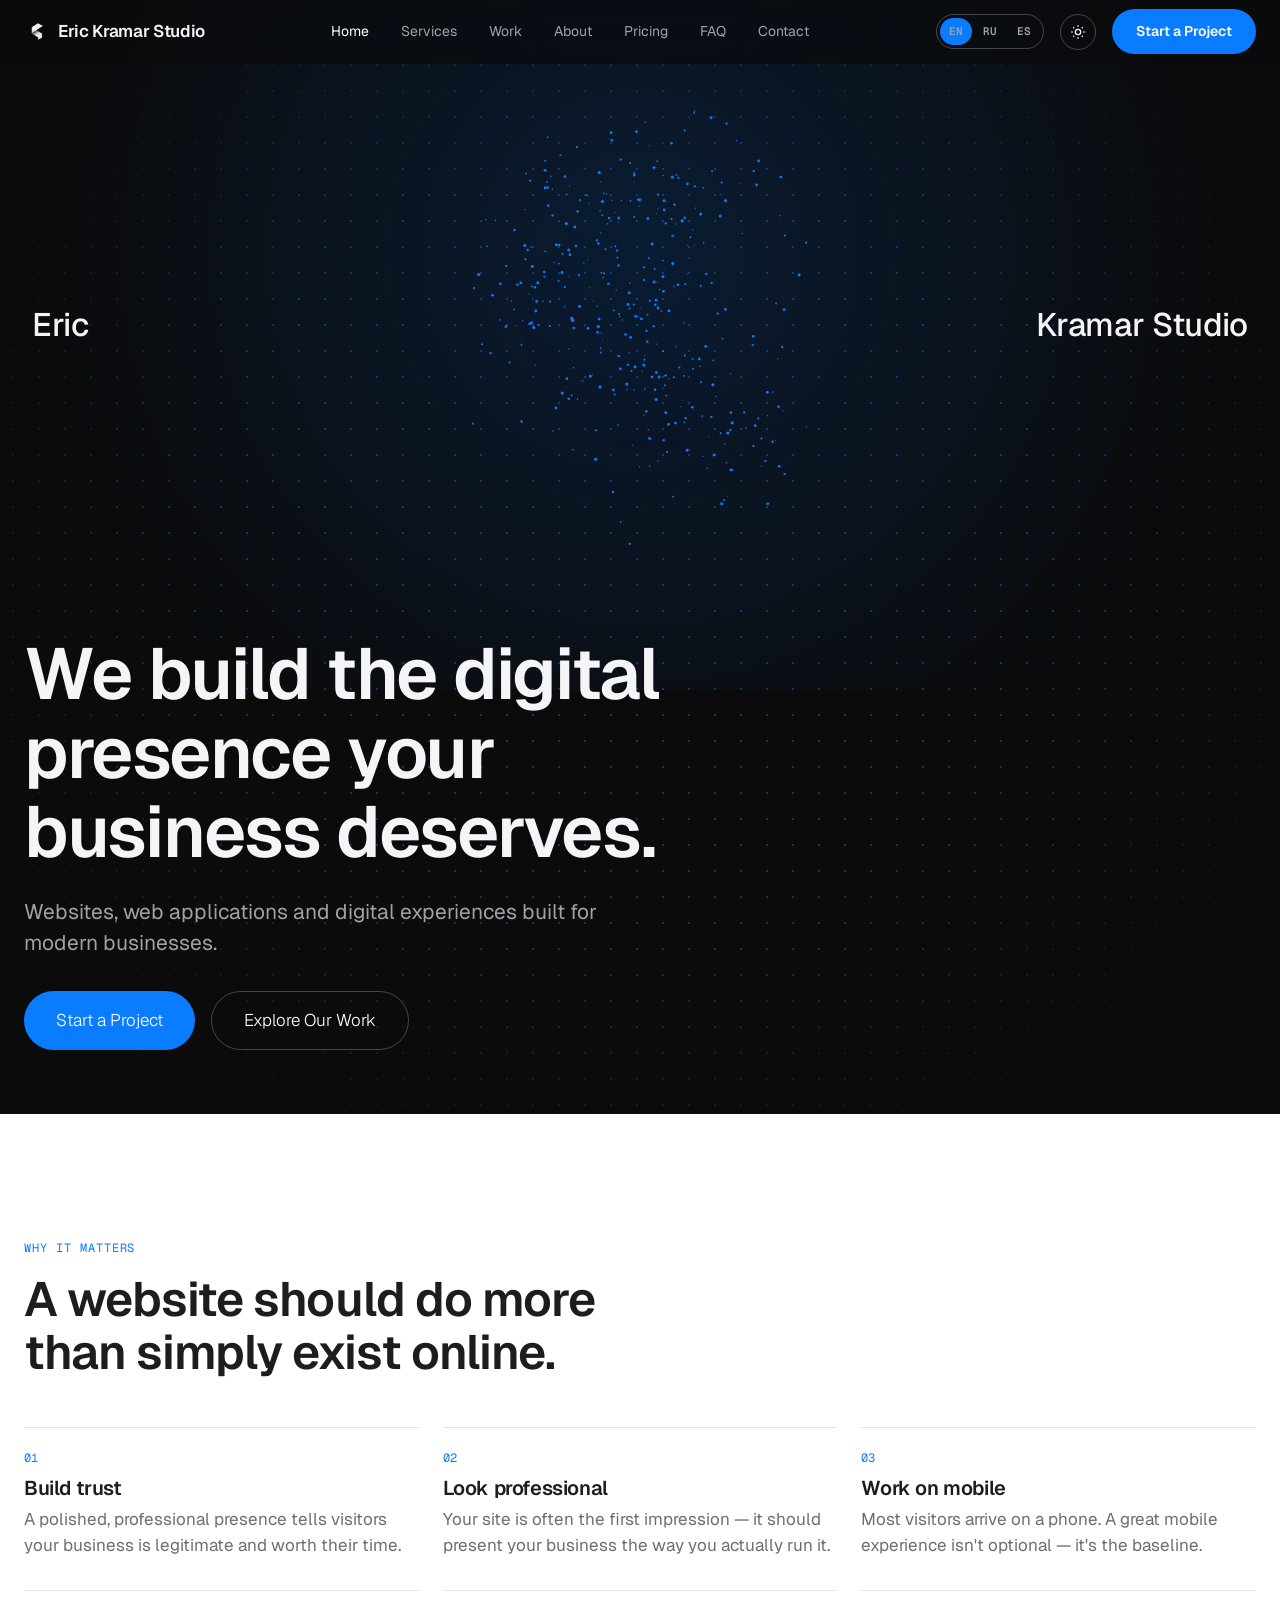
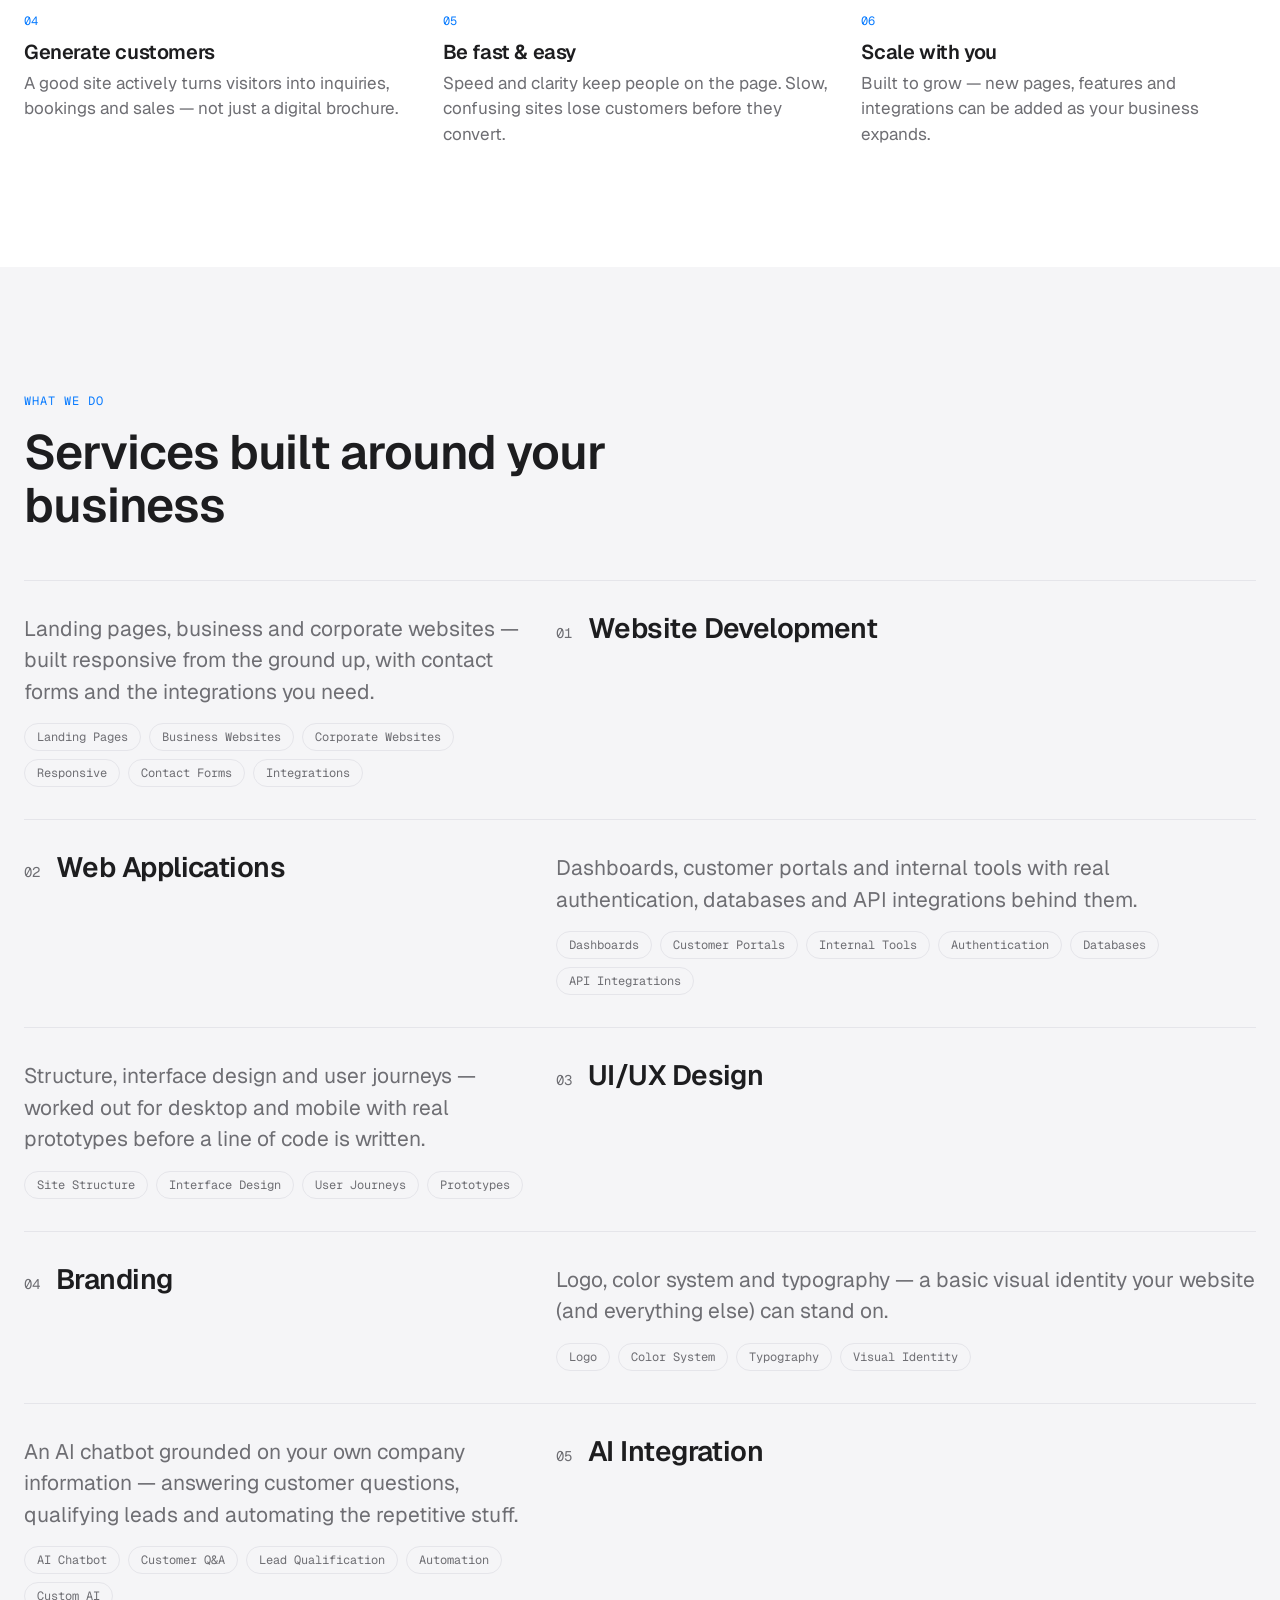
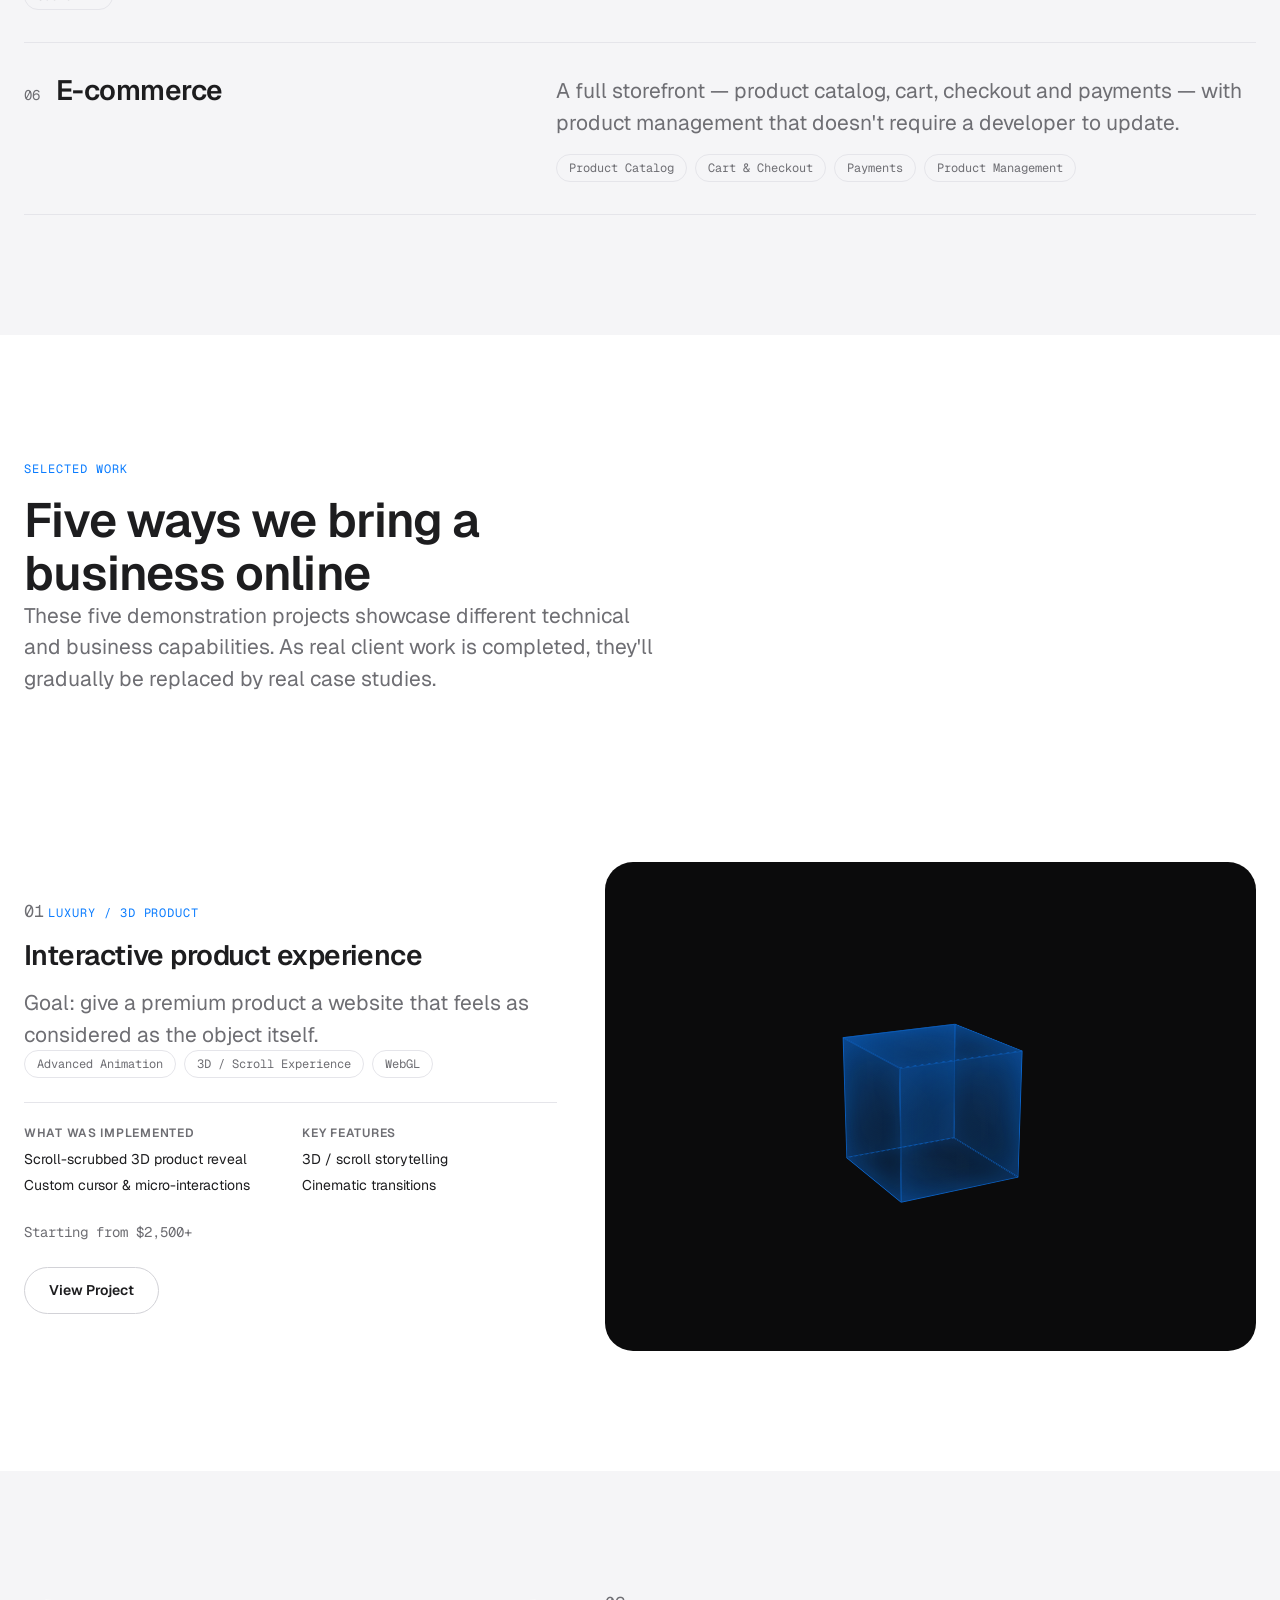
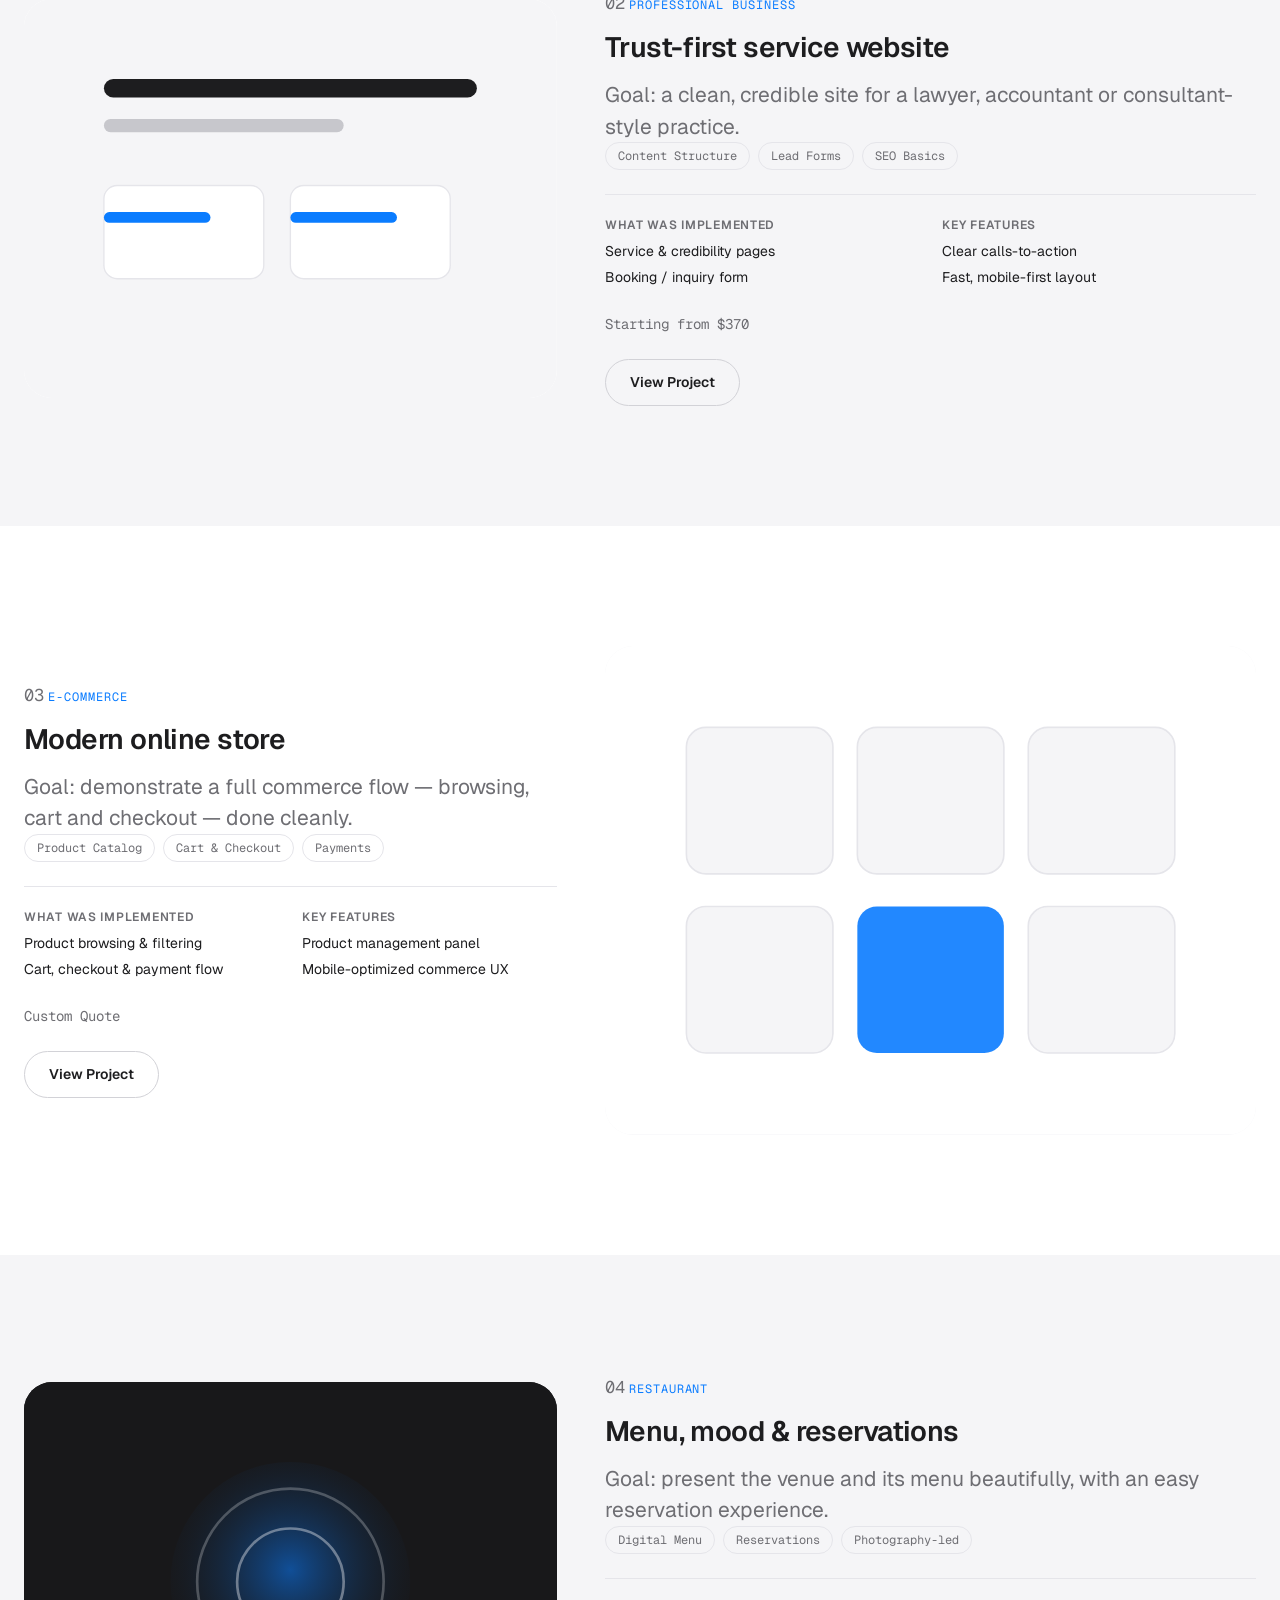
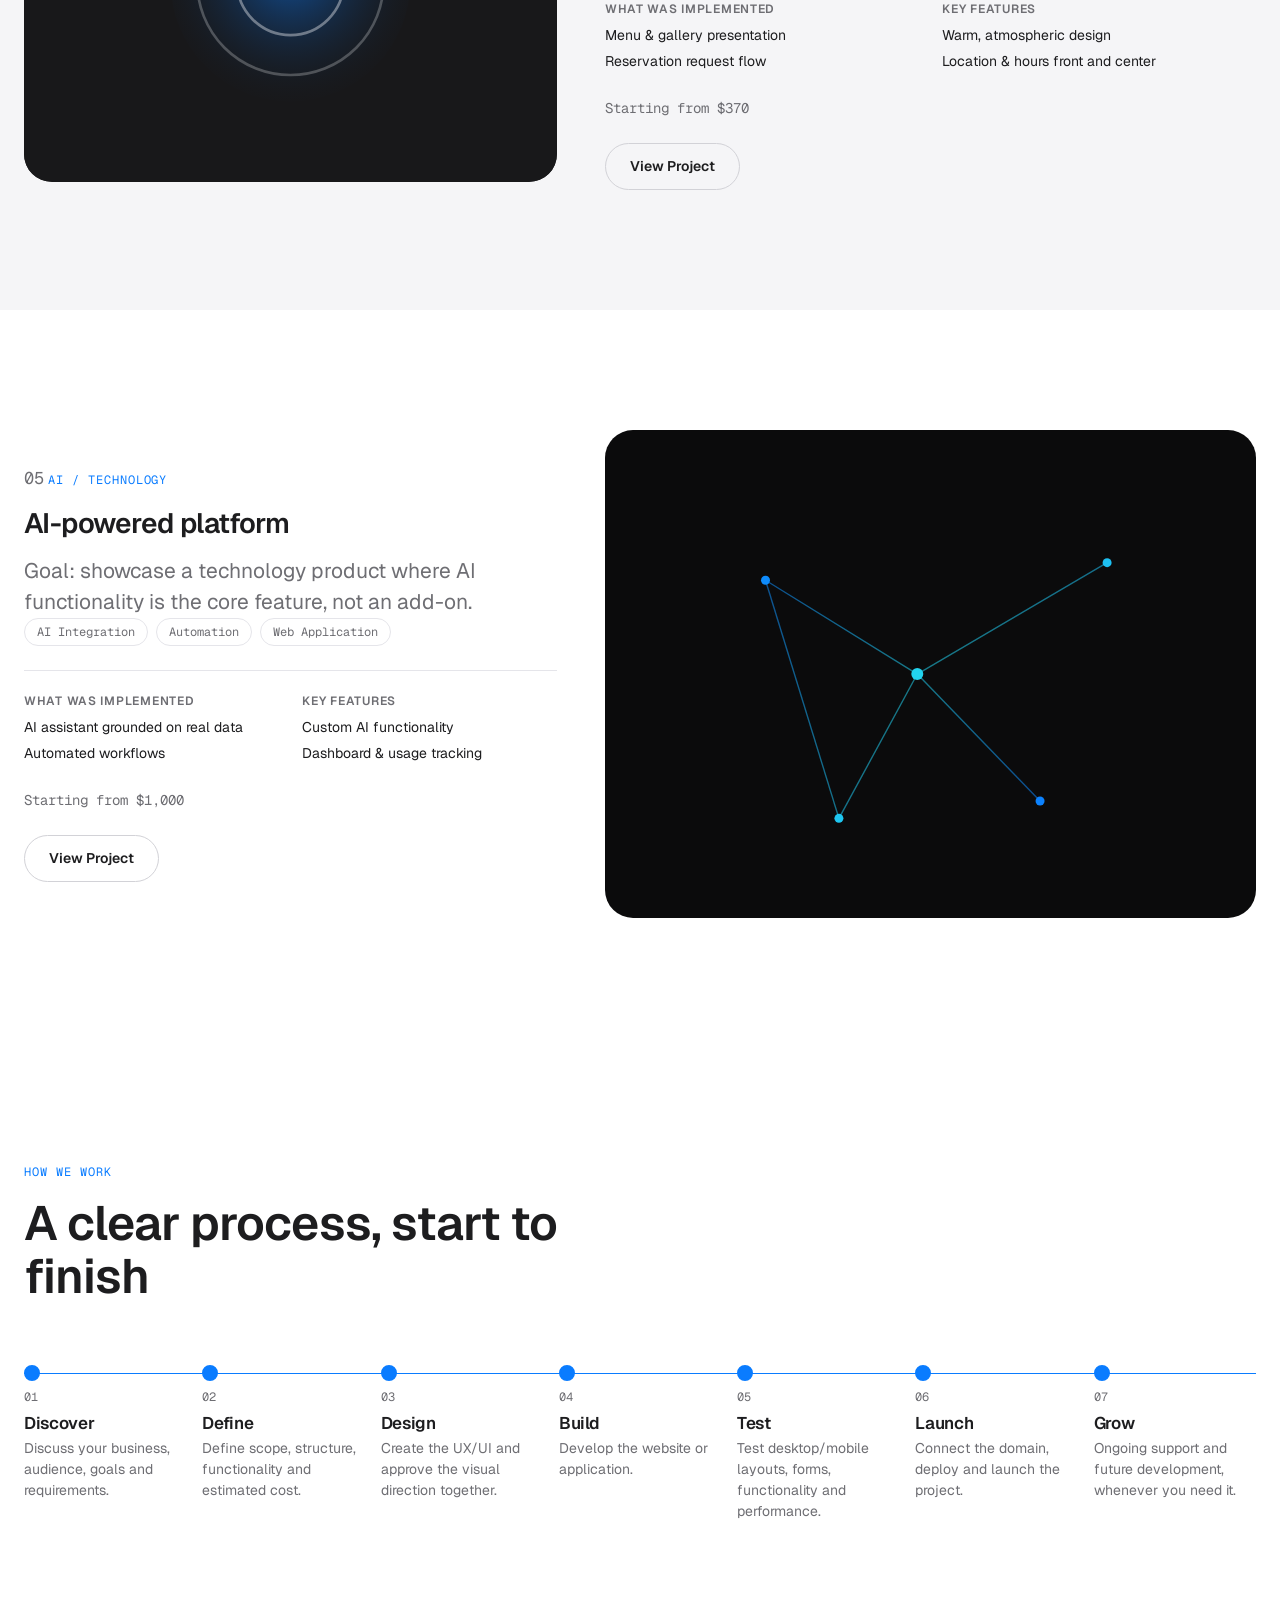
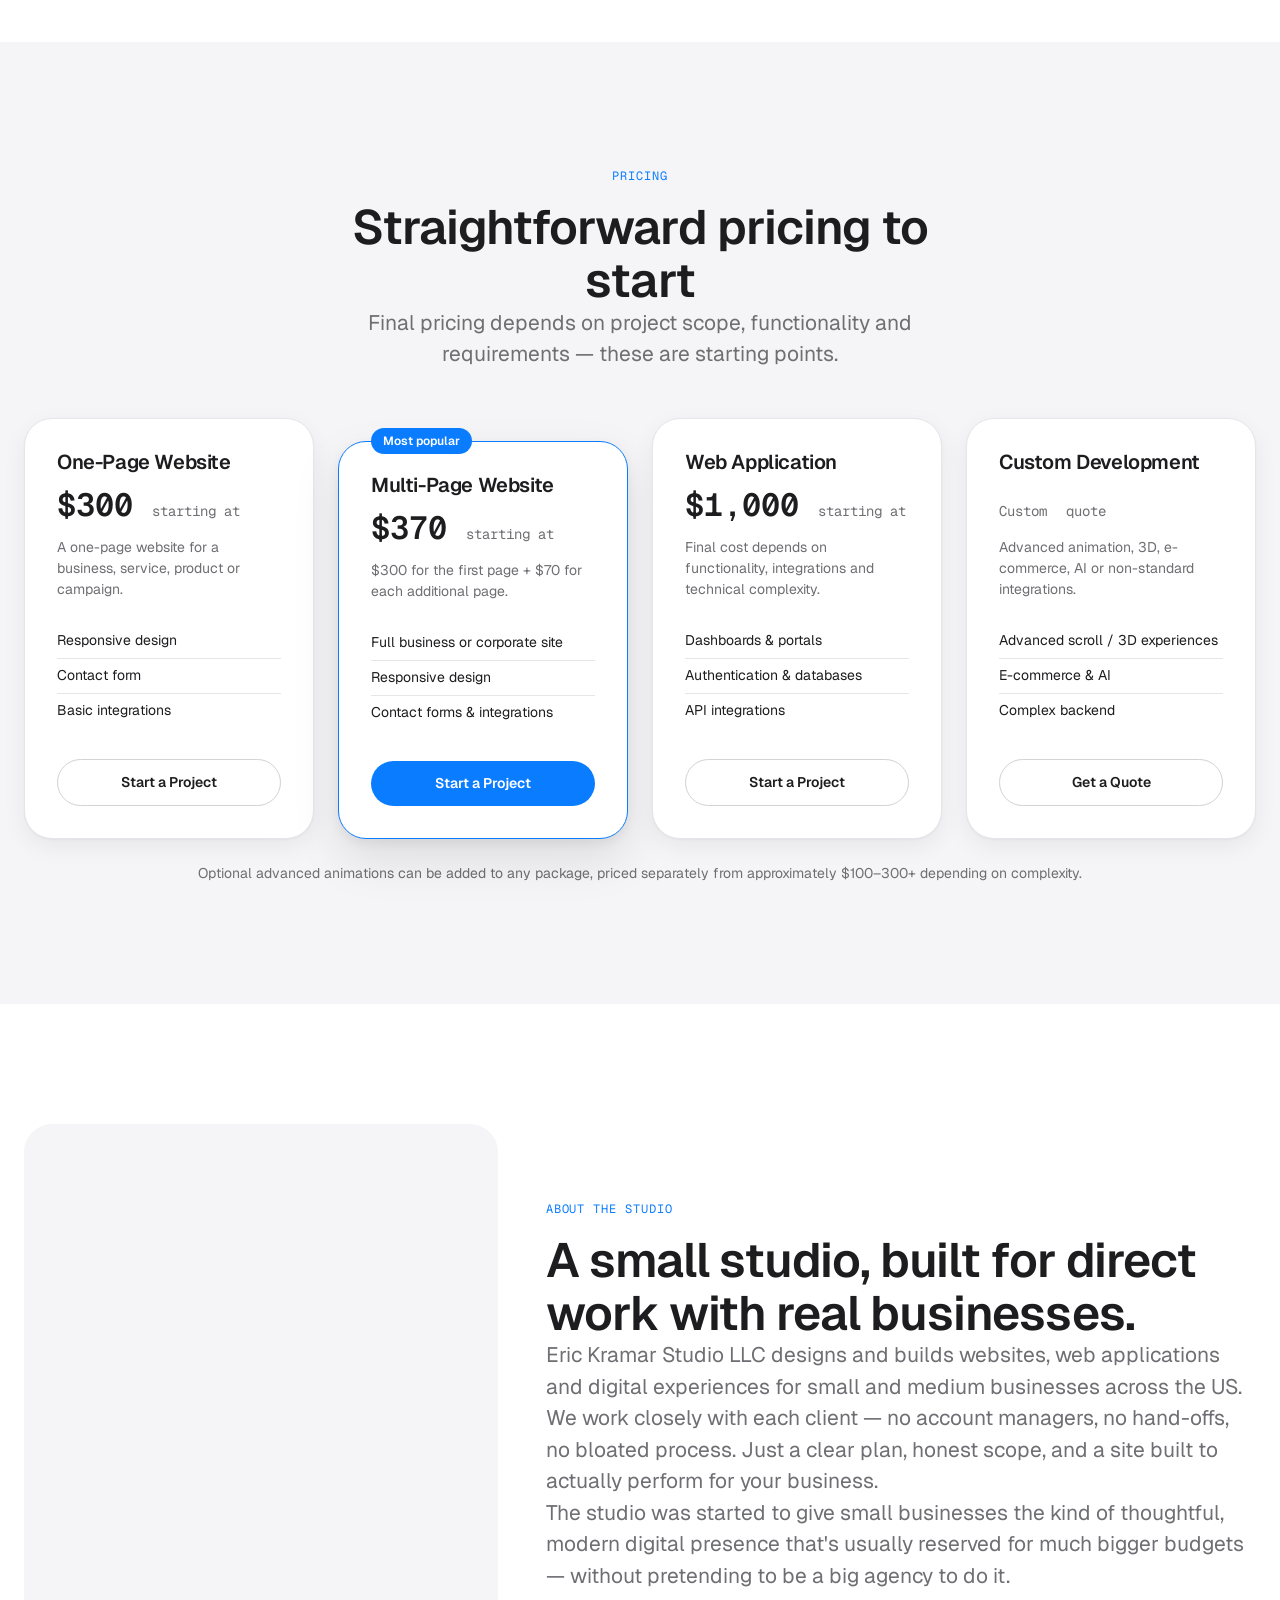
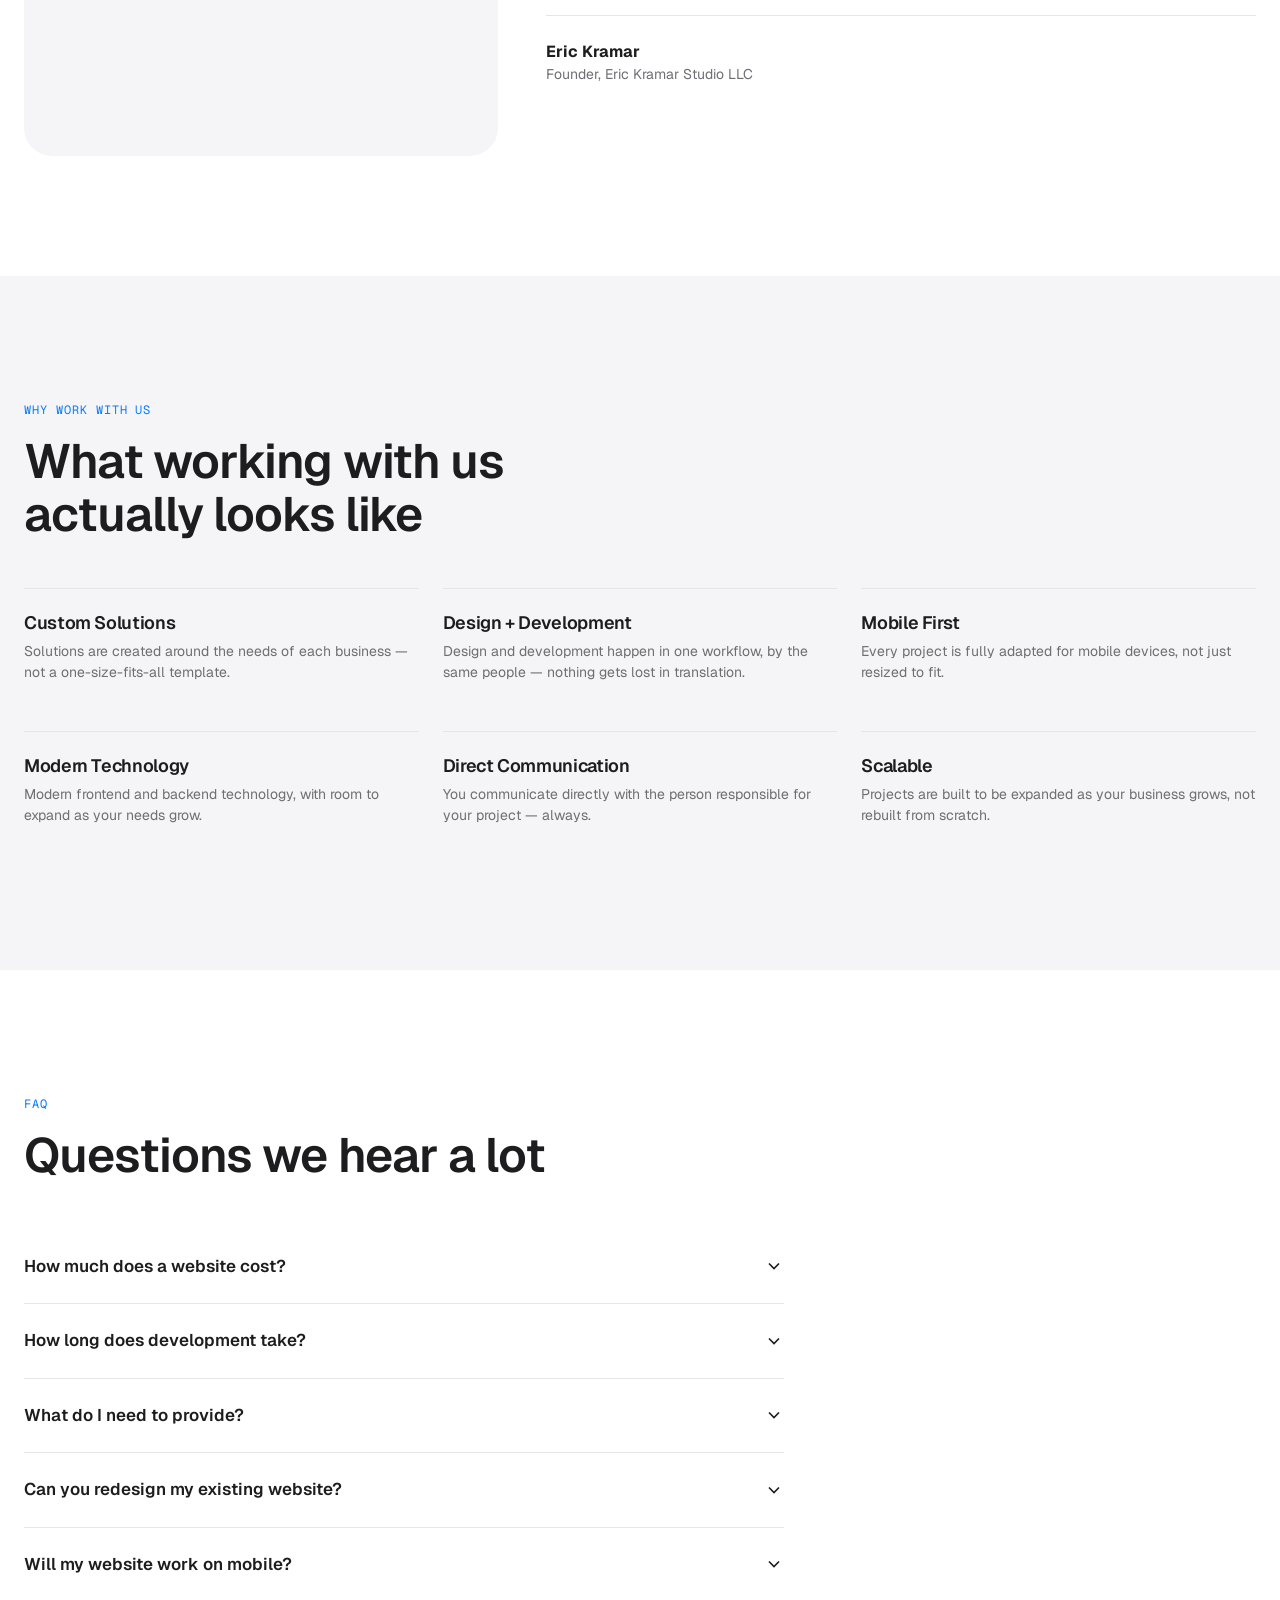
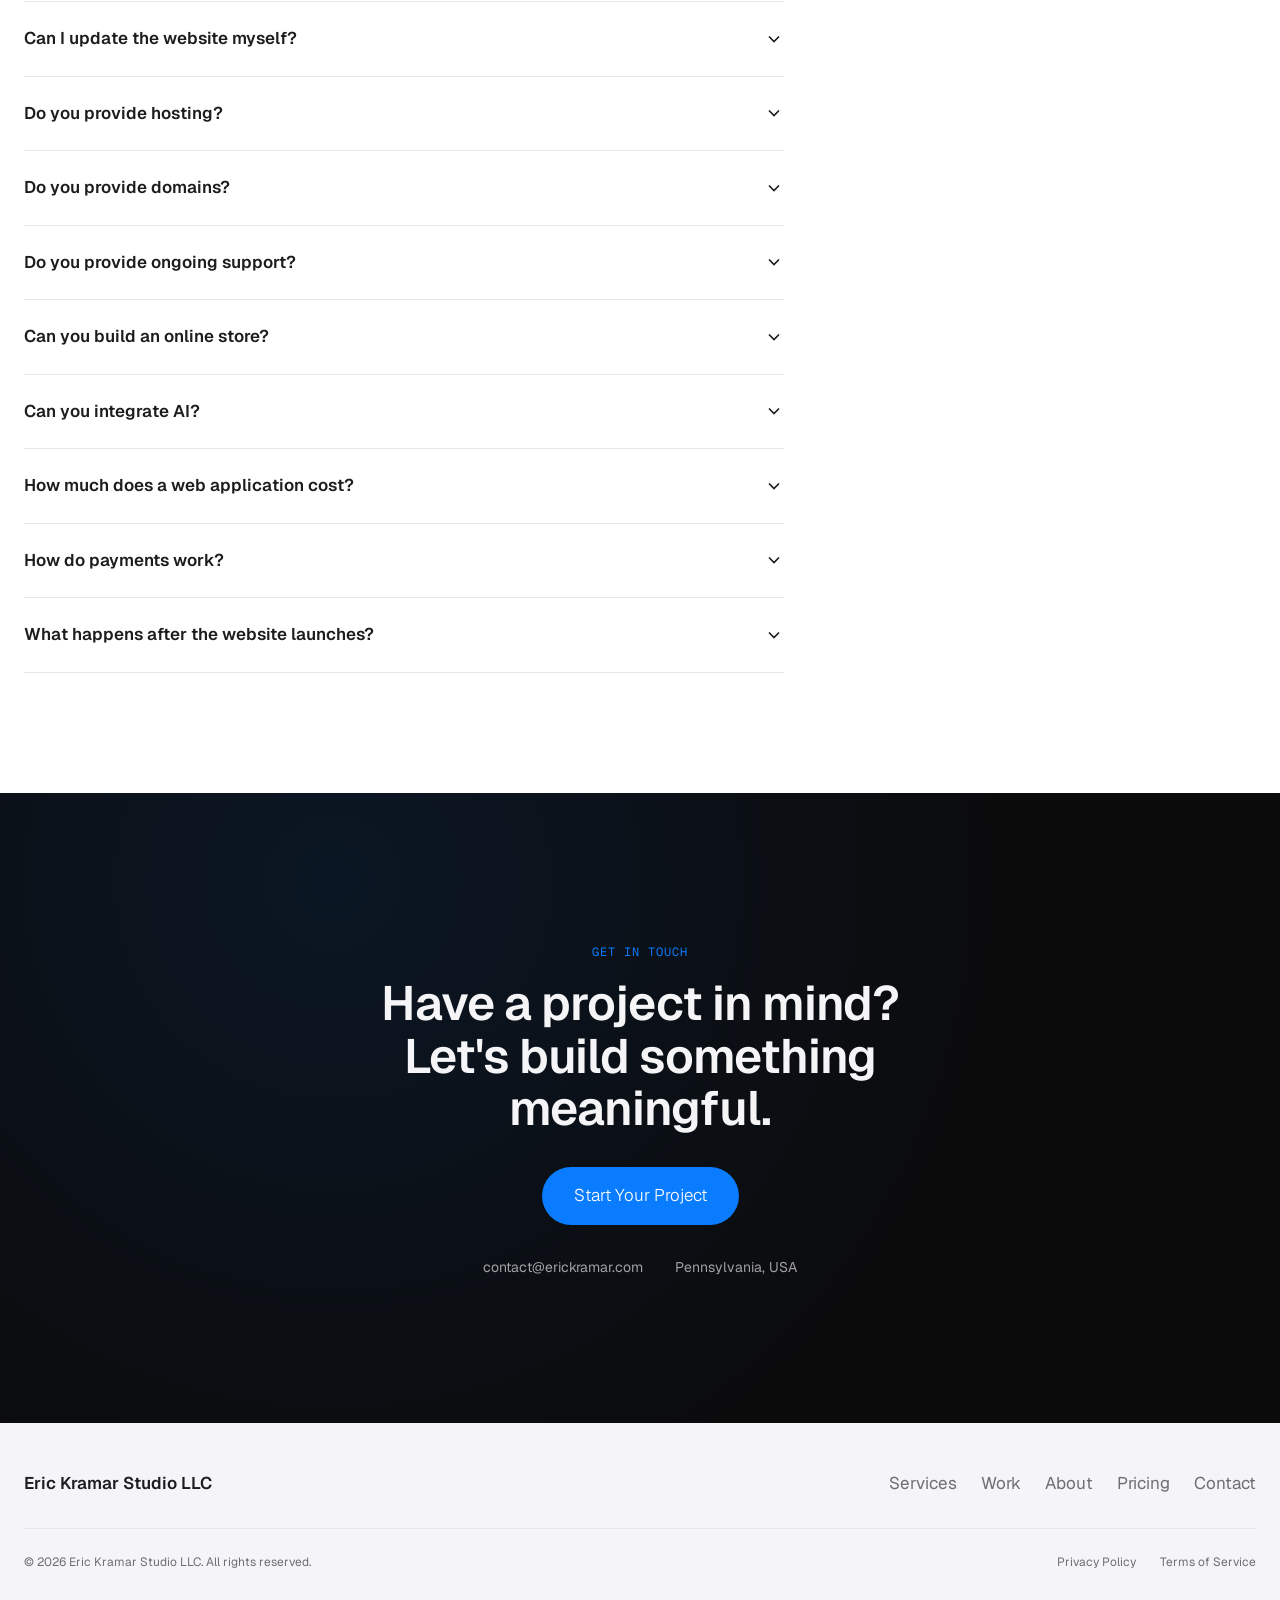
==== commit 0a176f0c: "Hero: cosmic title-card layout inspired by OpenAI's GPT-6 Astra page Splits the hero into two bands:" ====
--- a/index.html
+++ b/index.html
@@ -16,11 +16,11 @@
 <link rel="preconnect" href="https://fonts.gstatic.com" crossorigin />
 <link href="https://fonts.googleapis.com/css2?family=Geist:wght@300;400;600&family=Geist+Mono:wght@400;600&display=swap" rel="stylesheet" />
 
-<link rel="stylesheet" href="css/variables.css?v=8" />
-<link rel="stylesheet" href="css/base.css?v=8" />
-<link rel="stylesheet" href="css/components.css?v=8" />
-<link rel="stylesheet" href="css/sections.css?v=8" />
-<link rel="stylesheet" href="css/animations.css?v=8" />
+<link rel="stylesheet" href="css/variables.css?v=9" />
+<link rel="stylesheet" href="css/base.css?v=9" />
+<link rel="stylesheet" href="css/components.css?v=9" />
+<link rel="stylesheet" href="css/sections.css?v=9" />
+<link rel="stylesheet" href="css/animations.css?v=9" />
 </head>
 <body>
 <a class="skip-link" href="#main" data-i18n="a11y.skip_link">Skip to content</a>
@@ -65,12 +65,16 @@
 
   <!-- ==================== HERO ==================== -->
   <section class="hero" id="home">
-    <div class="hero__stage" data-hero-stage>
-      <div class="hero__glow"></div>
-      <div class="hero__mark" data-particle-logo>
-        <img class="particle-img" data-particle-source src="images/Logo.png" alt="" aria-hidden="true" />
-        <canvas class="particle-canvas" data-particle-canvas aria-hidden="true"></canvas>
-      </div>
+    <div class="hero__cosmic">
+      <div class="hero__stage" data-hero-stage>
+        <div class="hero__glow"></div>
+        <div class="hero__mark" data-particle-logo>
+          <img class="particle-img" data-particle-source src="images/Logo.png" alt="" aria-hidden="true" />
+          <canvas class="particle-canvas" data-particle-canvas aria-hidden="true"></canvas>
+        </div>
+      </div>
+      <span class="hero__brand-flank hero__brand-flank--left">Eric</span>
+      <span class="hero__brand-flank hero__brand-flank--right">Kramar Studio</span>
     </div>
 
     <div class="container hero__grid">
@@ -788,14 +792,14 @@
 </footer>
 
 <script>document.getElementById("year").textContent = new Date().getFullYear();</script>
-<script src="js/i18n-data.js?v=8"></script>
-<script src="js/i18n.js?v=8"></script>
-<script src="js/theme.js?v=8"></script>
-<script src="js/nav.js?v=8"></script>
-<script src="js/animations.js?v=8"></script>
-<script src="js/faq.js?v=8"></script>
-<script src="js/particle-logo.js?v=8"></script>
-<script src="js/cube.js?v=8"></script>
-<script src="js/node-network.js?v=8"></script>
+<script src="js/i18n-data.js?v=9"></script>
+<script src="js/i18n.js?v=9"></script>
+<script src="js/theme.js?v=9"></script>
+<script src="js/nav.js?v=9"></script>
+<script src="js/animations.js?v=9"></script>
+<script src="js/faq.js?v=9"></script>
+<script src="js/particle-logo.js?v=9"></script>
+<script src="js/cube.js?v=9"></script>
+<script src="js/node-network.js?v=9"></script>
 </body>
 </html>
--- a/css/components.css
+++ b/css/components.css
@@ -22,6 +22,48 @@
 
 .nav.is-scrolled {
   border-bottom-color: var(--color-border);
+}
+
+/* The home page opens on the permanently-dark hero "cosmic" band (see
+   .hero in sections.css) — while it's still in view (before the visitor
+   scrolls, i.e. no .is-scrolled yet), force the nav to a dark reading
+   regardless of the site's light/dark toggle, so it doesn't float as a
+   pale bar over a black background. :has() scopes this to pages that
+   actually contain a .hero (only index.html), so other pages are
+   unaffected. Reverts to normal theme-following colors once scrolled. */
+body:has(.hero) .nav:not(.is-scrolled) {
+  background: rgba(11, 11, 12, 0.75);
+}
+
+body:has(.hero) .nav:not(.is-scrolled) .nav__brand {
+  color: #f5f5f7;
+}
+
+body:has(.hero) .nav:not(.is-scrolled) .nav__burger span {
+  background: #f5f5f7;
+}
+
+body:has(.hero) .nav:not(.is-scrolled) .nav__links a {
+  color: #a1a1a6;
+}
+
+body:has(.hero) .nav:not(.is-scrolled) .nav__links a:hover,
+body:has(.hero) .nav:not(.is-scrolled) .nav__links a.is-active {
+  color: #fff;
+}
+
+body:has(.hero) .nav:not(.is-scrolled) .lang-switch,
+body:has(.hero) .nav:not(.is-scrolled) .theme-toggle {
+  border-color: rgba(255, 255, 255, 0.24);
+  color: #f5f5f7;
+}
+
+body:has(.hero) .nav:not(.is-scrolled) .lang-switch button {
+  color: #a1a1a6;
+}
+
+body:has(.hero) .nav:not(.is-scrolled) .lang-switch button:hover {
+  color: #fff;
 }
 
 .nav__inner {
--- a/css/sections.css
+++ b/css/sections.css
@@ -4,20 +4,35 @@
 
 /* ---- Hero ---- */
 
+/* The hero is a permanent dark "brand moment" (like a title card),
+   independent of the site's light/dark toggle — a light-mode galaxy
+   doesn't read as premium, and the rest of the page still follows the
+   visitor's theme. */
 .hero {
   position: relative;
-  min-height: 100dvh;
-  display: flex;
-  align-items: center;
+  display: flex;
+  flex-direction: column;
   padding-top: var(--nav-height);
   overflow: hidden;
+  background: #0b0b0c;
+  color: #f5f5f7;
+  --dot-color: rgba(10, 124, 255, 0.4);
+}
+
+.hero .lead {
+  color: #a1a1a6;
+}
+
+.hero .btn-ghost {
+  border-color: rgba(255, 255, 255, 0.24);
+  color: #fff;
 }
 
 /* Full-bleed dot-grid backdrop, faded toward the edges so it reads as
    atmosphere rather than a hard grid. Base color is --dot-color (blue,
-   set per-theme in variables.css); a second white layer is masked to a
-   spotlight that follows the cursor (--mx/--my, set by js/animations.js)
-   so the field shimmers blue -> white under the pointer. */
+   forced above); a second white layer is masked to a spotlight that
+   follows the cursor (--mx/--my, set by js/animations.js) so the field
+   shimmers blue -> white under the pointer. */
 .hero::before {
   content: "";
   position: absolute;
@@ -48,11 +63,46 @@
   opacity: 1;
 }
 
+/* ---- Cosmic title card: galaxy-like mark with the studio name
+   flanking it left/right, echoing a "GPT ... Astra" style brand
+   moment. Sits above the headline/CTA block. ---- */
+.hero__cosmic {
+  position: relative;
+  z-index: 1;
+  min-height: 58vh;
+  display: flex;
+  align-items: center;
+  justify-content: center;
+}
+
+.hero__brand-flank {
+  position: absolute;
+  top: 50%;
+  transform: translateY(-50%);
+  z-index: 2;
+  font-family: var(--font-display);
+  font-weight: 500;
+  font-size: clamp(1.25rem, 1.6vw + 0.75rem, 2.25rem);
+  letter-spacing: -0.01em;
+  color: #f5f5f7;
+  white-space: nowrap;
+  pointer-events: none;
+}
+
+.hero__brand-flank--left {
+  left: var(--space-4);
+}
+
+.hero__brand-flank--right {
+  right: var(--space-4);
+}
+
 .hero__grid {
   position: relative;
   z-index: 2;
   display: grid;
   width: 100%;
+  padding-block: var(--space-5) var(--space-6);
   pointer-events: none; /* let clicks/hover pass through to the logo behind empty space */
 }
 
@@ -78,8 +128,8 @@
   gap: var(--space-2);
 }
 
-/* The particle logo now fills the entire hero as a background layer,
-   behind the text (z-index below .hero__grid) but above the dot field. */
+/* The particle logo fills the cosmic band as a background layer,
+   behind the flanking text (z-index below) but above the dot field. */
 .hero__stage {
   position: absolute;
   inset: 0;
@@ -92,7 +142,7 @@
 
 .hero__mark {
   position: relative;
-  width: min(80vh, 85vw, 820px);
+  width: min(50vh, 60vw, 560px);
   will-change: transform;
   filter: drop-shadow(0 40px 90px rgba(10, 124, 255, 0.22));
   pointer-events: auto;
@@ -113,10 +163,6 @@
   inset: 0;
   width: 100%;
   height: 100%;
-}
-
-.section-dark .hero__mark {
-  filter: drop-shadow(0 30px 80px rgba(10, 124, 255, 0.28)) invert(0);
 }
 
 .hero__glow {
@@ -755,16 +801,30 @@
     display: none;
   }
 
-  /* Not enough width to sit the giant mark beside the text without
-     crowding it — push it down into the empty space below the CTAs
-     instead, and shrink it. */
-  .hero__stage {
-    align-items: flex-end;
-    padding-bottom: var(--space-6);
+  /* Not enough width to flank the mark left/right — stack the two
+     brand-name halves above and below it instead, centered. */
+  .hero__cosmic {
+    min-height: 46vh;
   }
 
   .hero__mark {
-    width: min(48vw, 220px);
+    width: min(45vw, 200px);
+  }
+
+  .hero__brand-flank {
+    left: 50%;
+    right: auto;
+    transform: translateX(-50%);
+    font-size: 1.125rem;
+  }
+
+  .hero__brand-flank--left {
+    top: var(--space-3);
+  }
+
+  .hero__brand-flank--right {
+    top: auto;
+    bottom: var(--space-3);
   }
 }
 
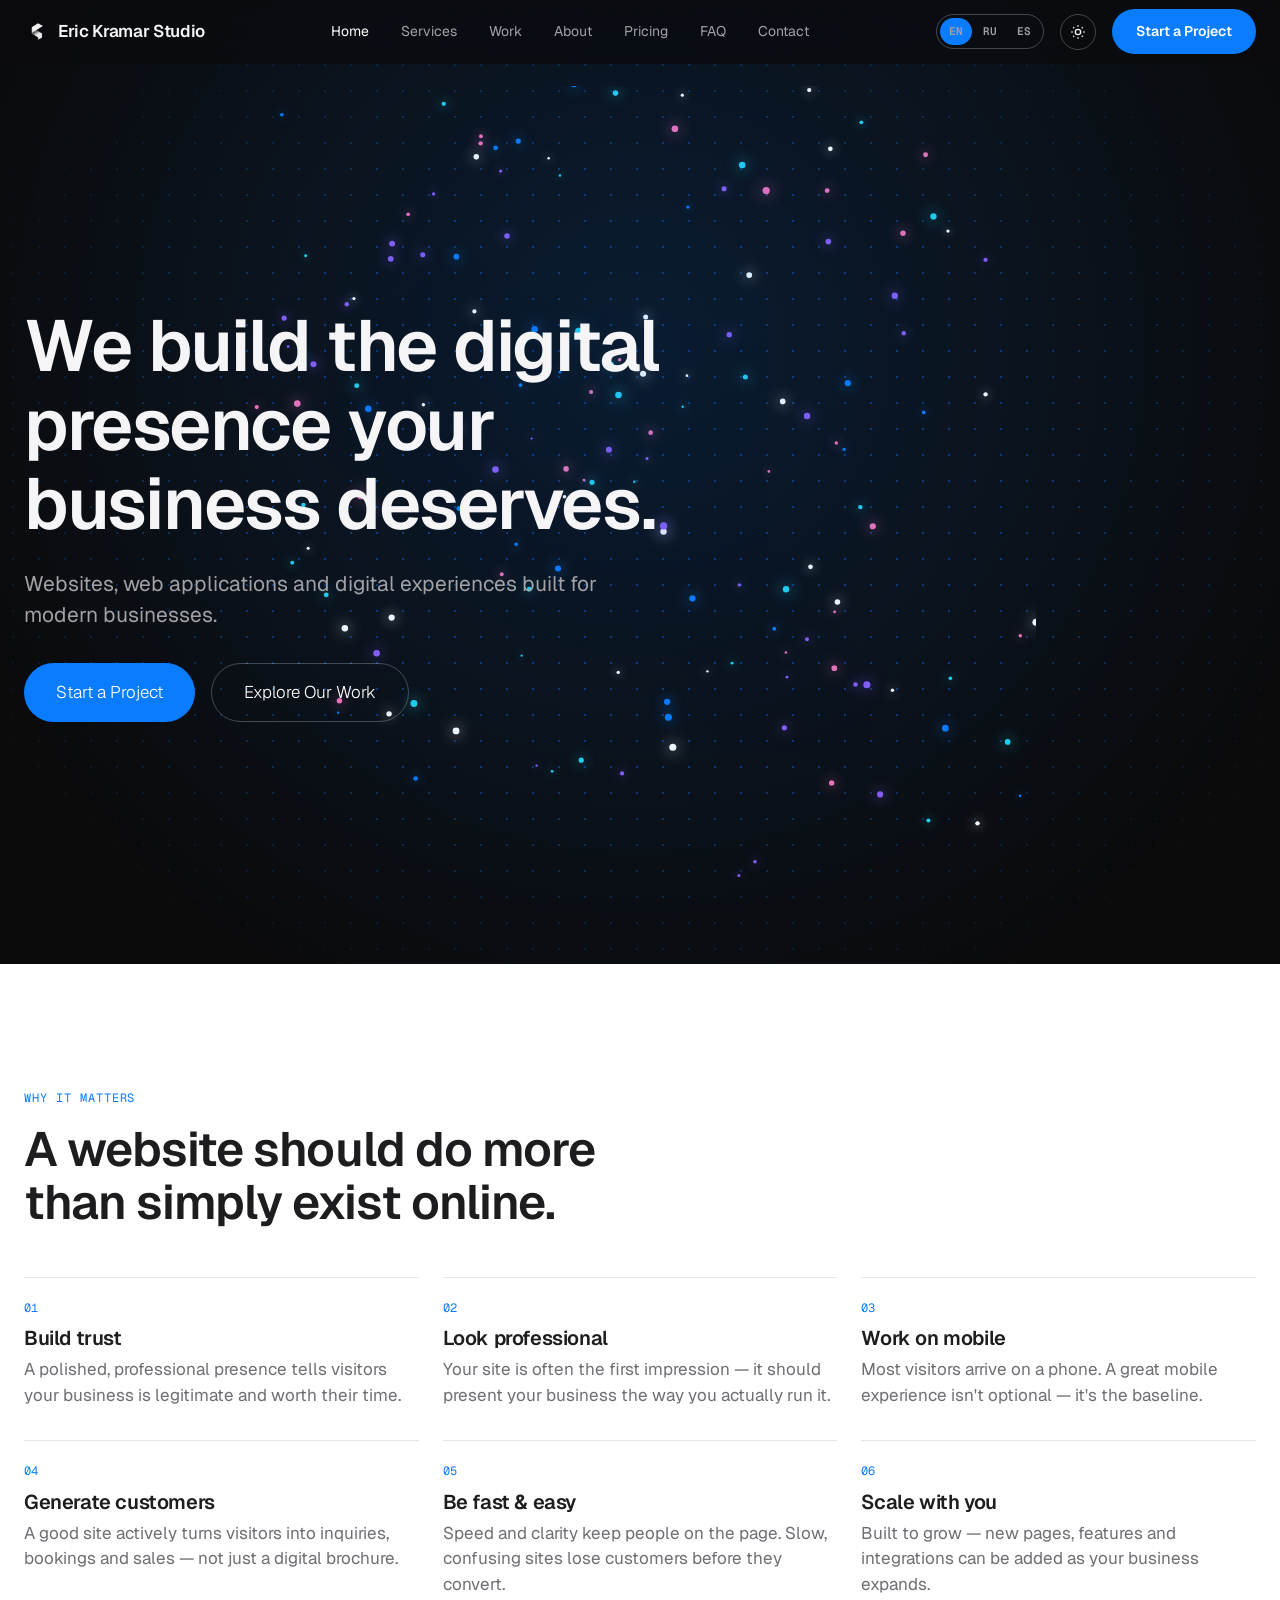
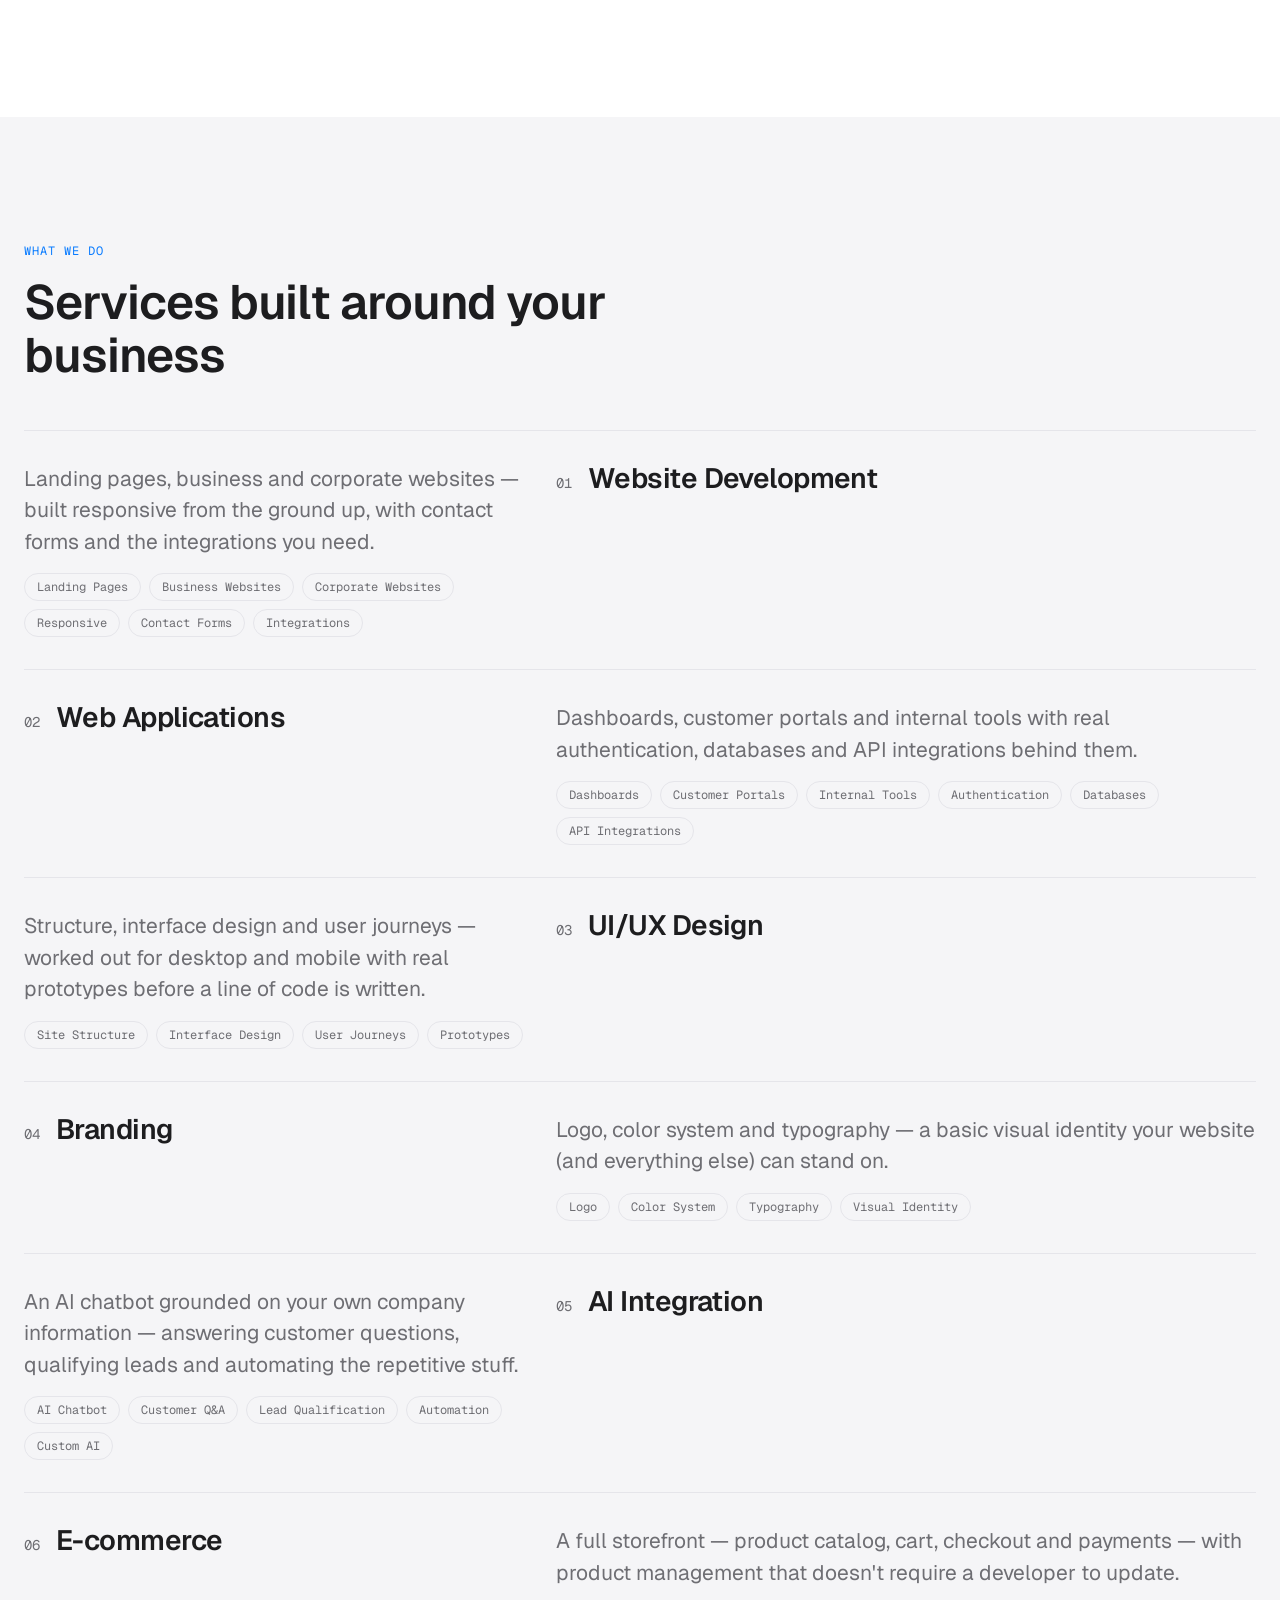
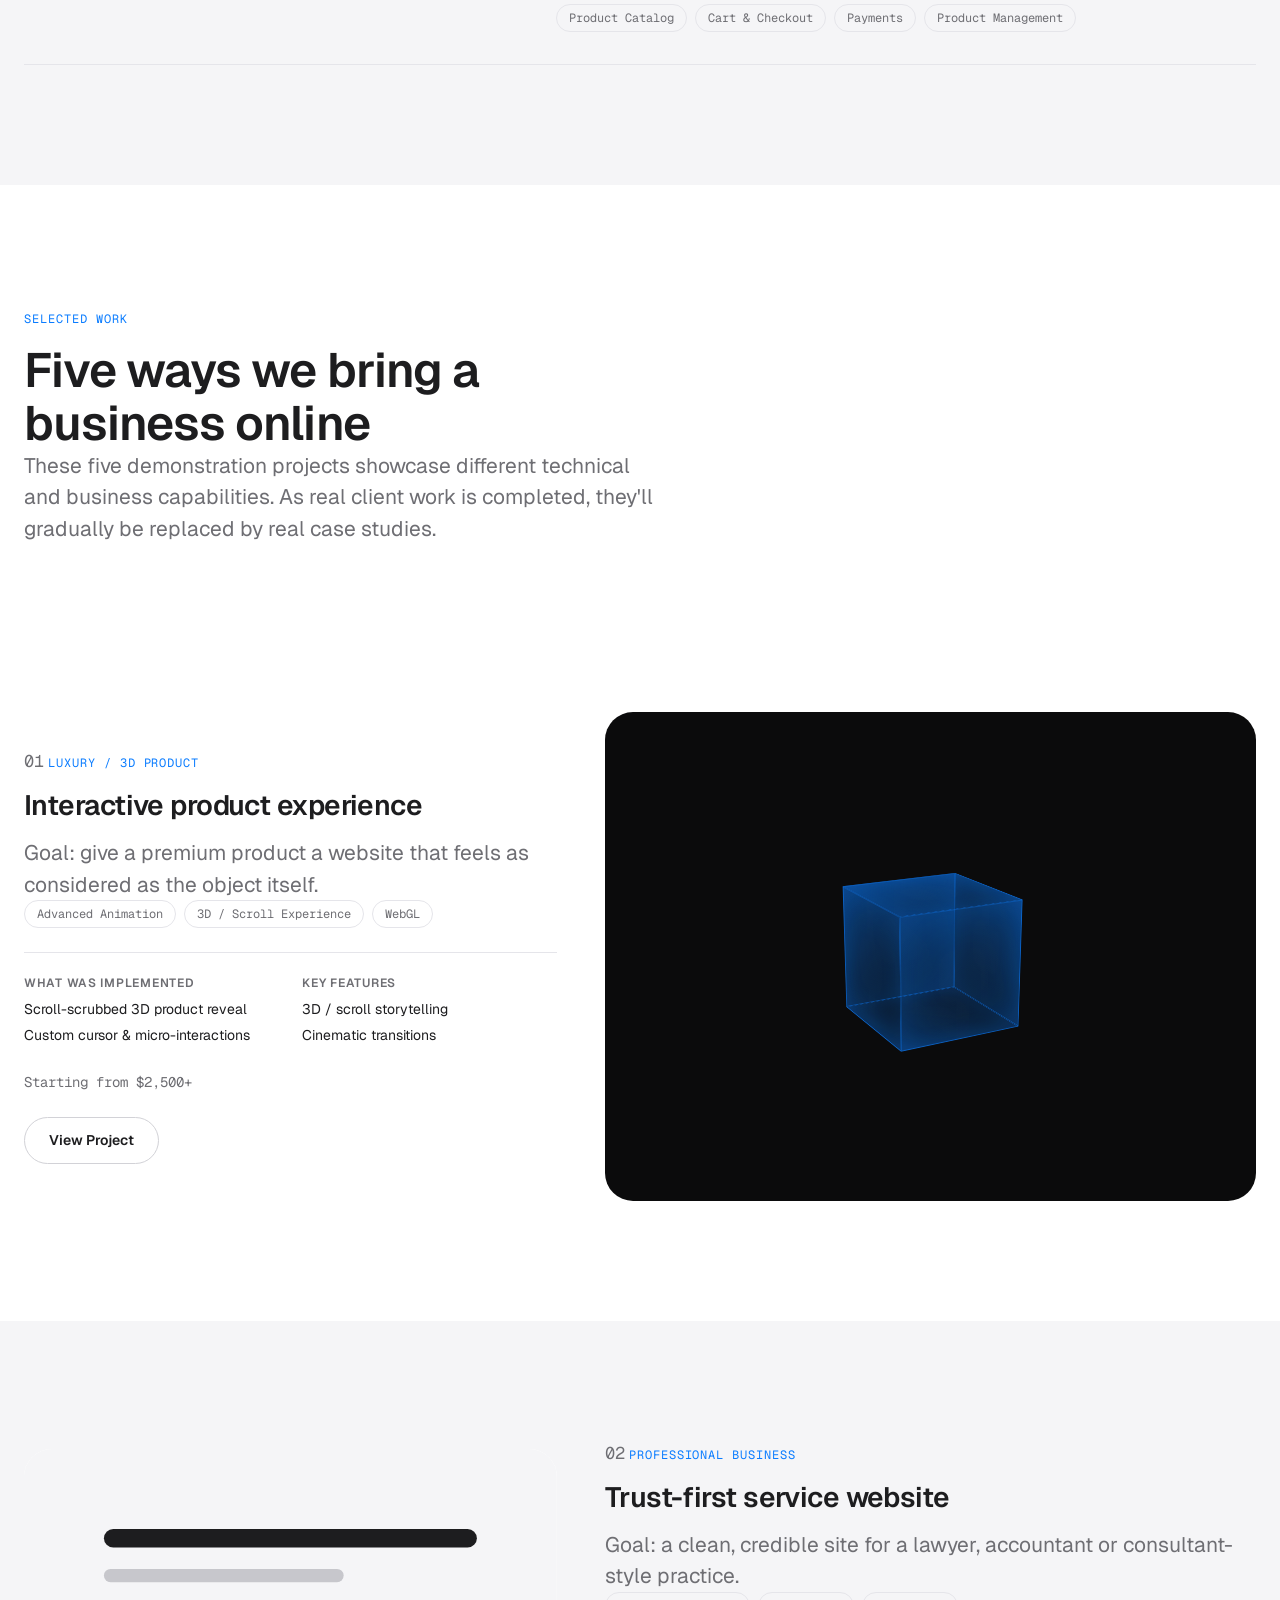
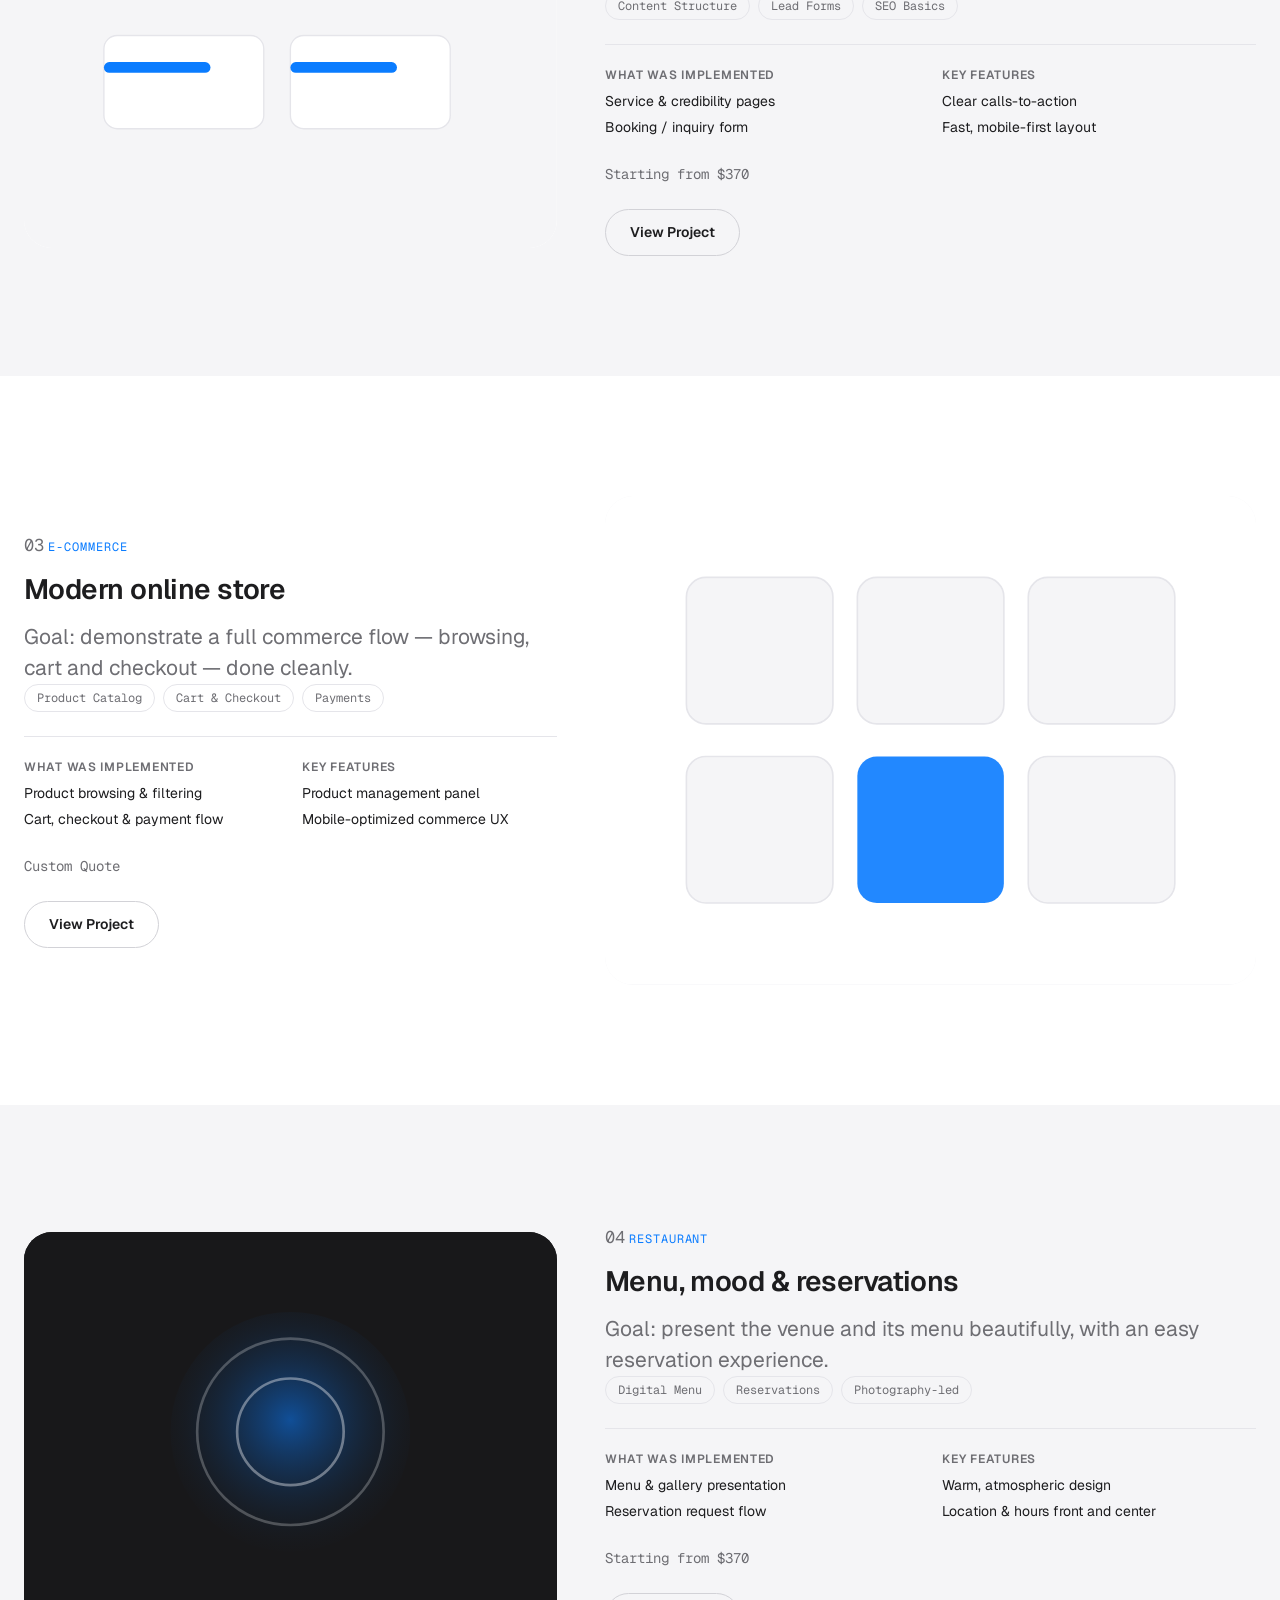
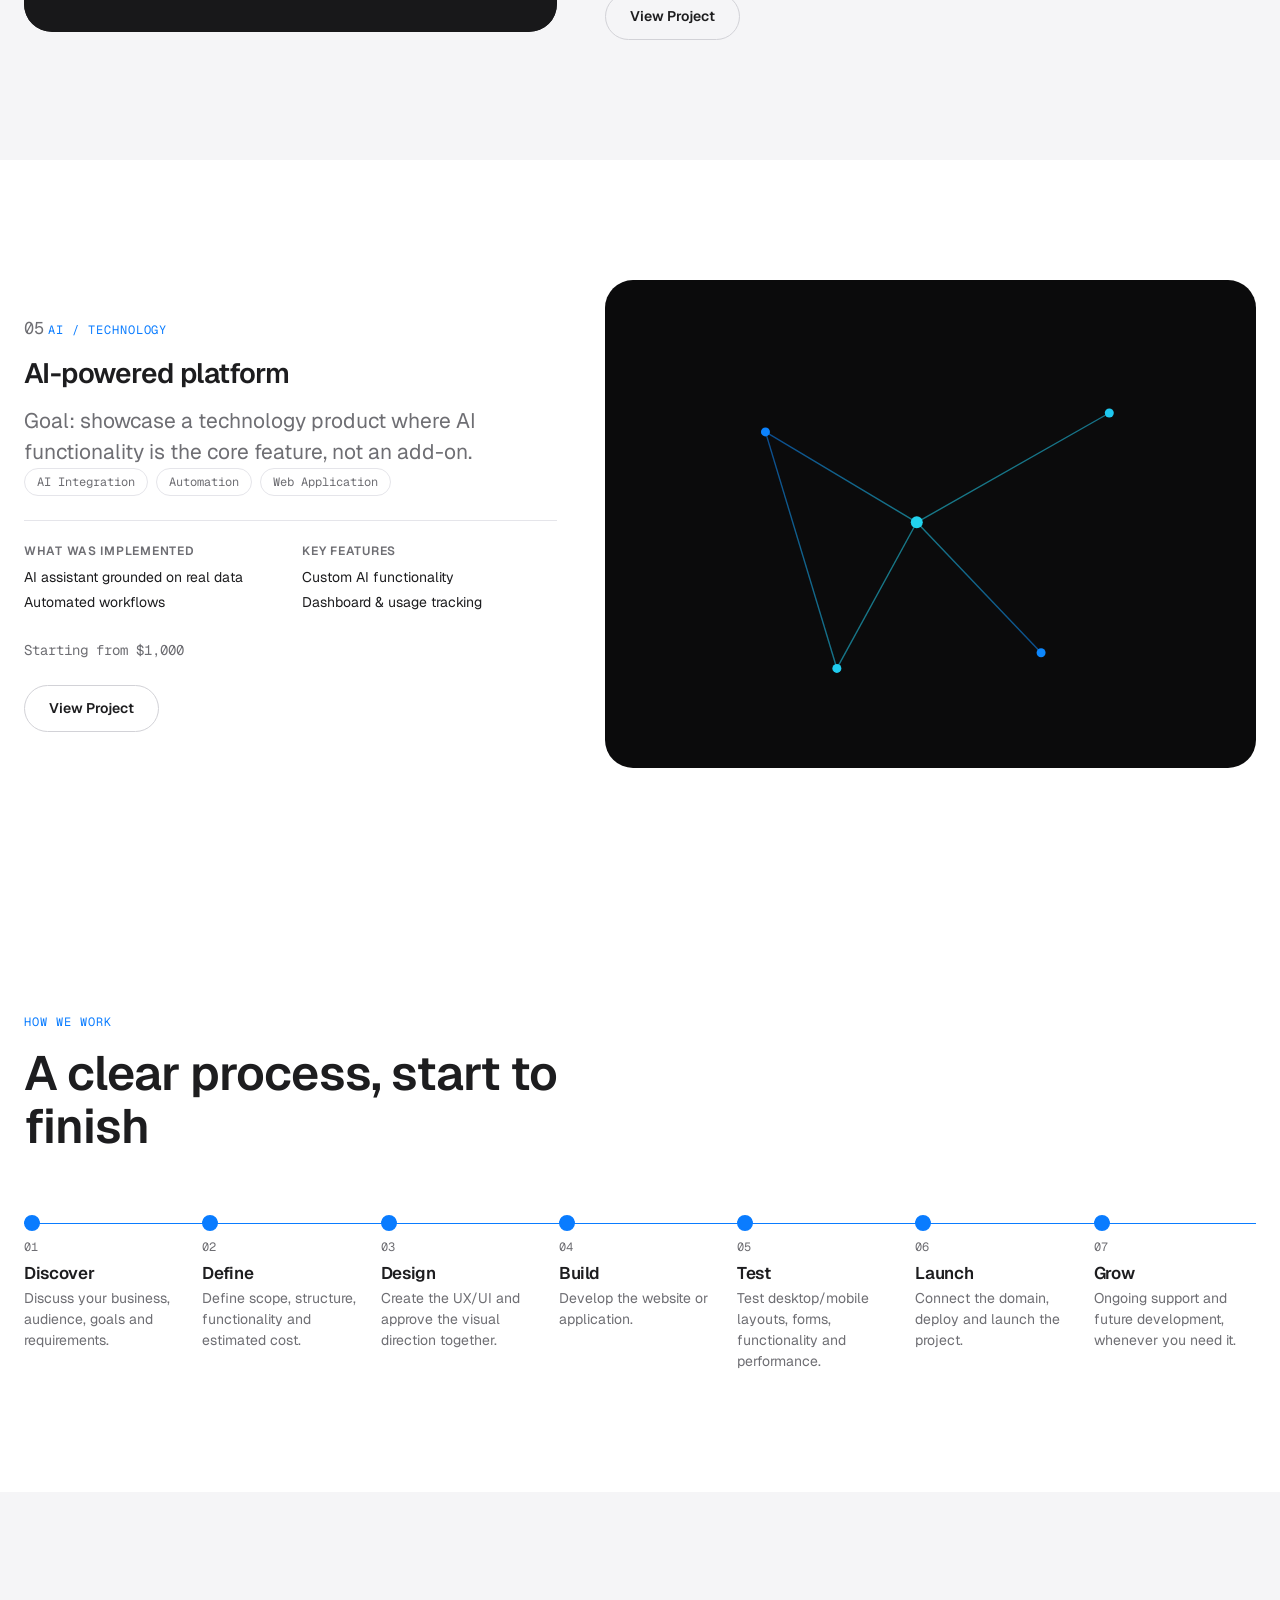
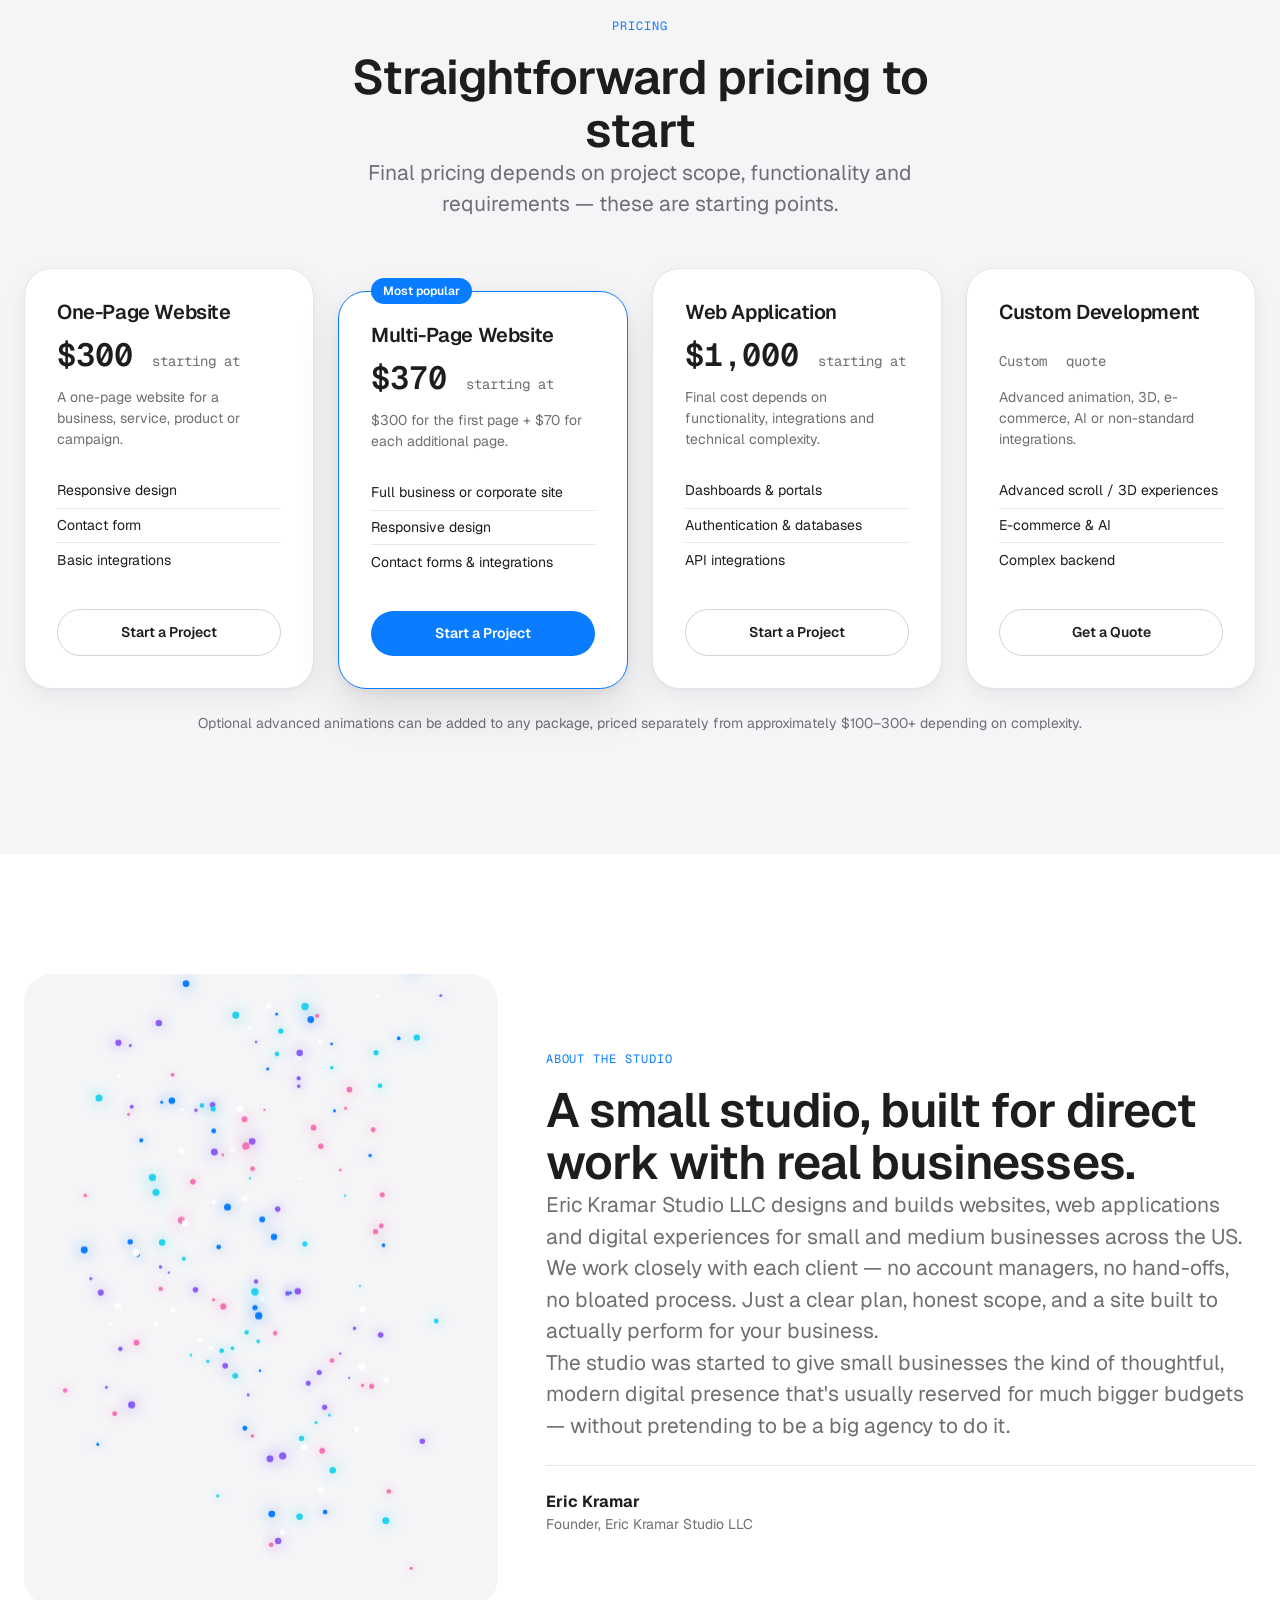
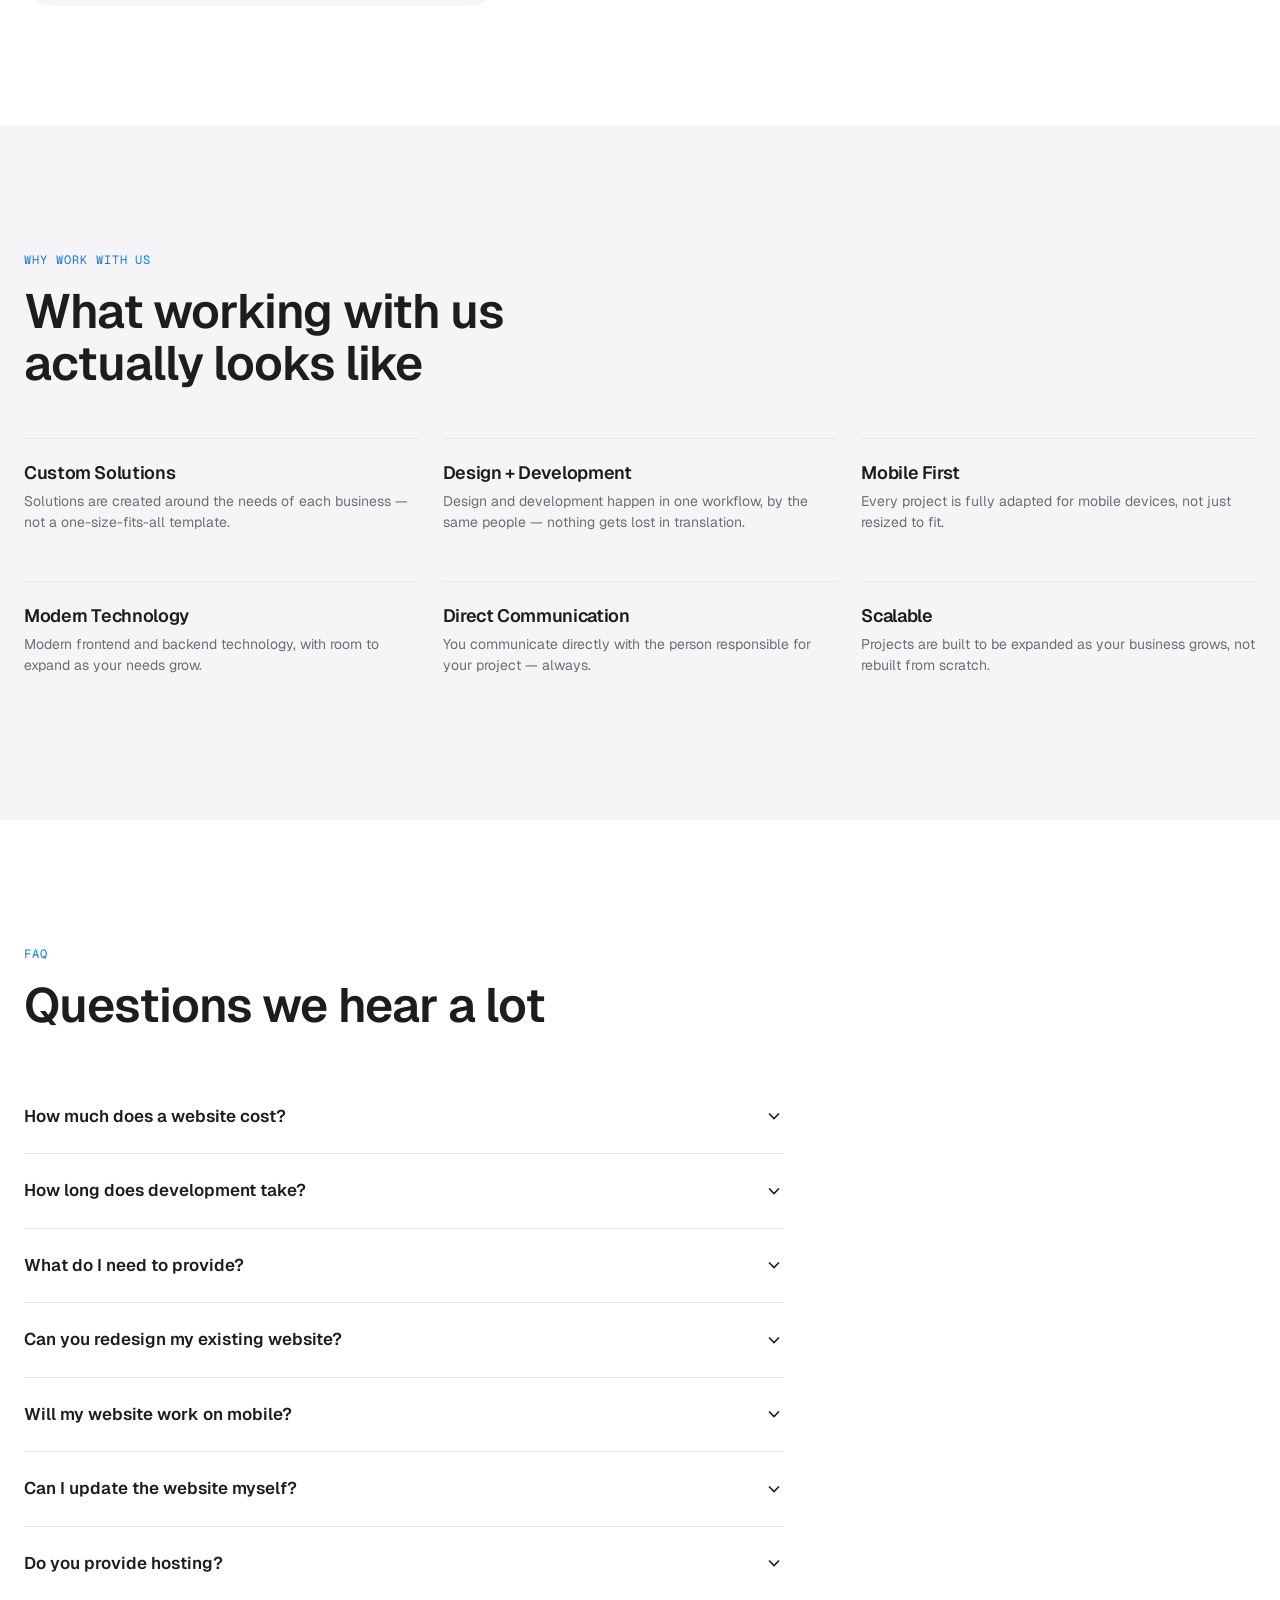
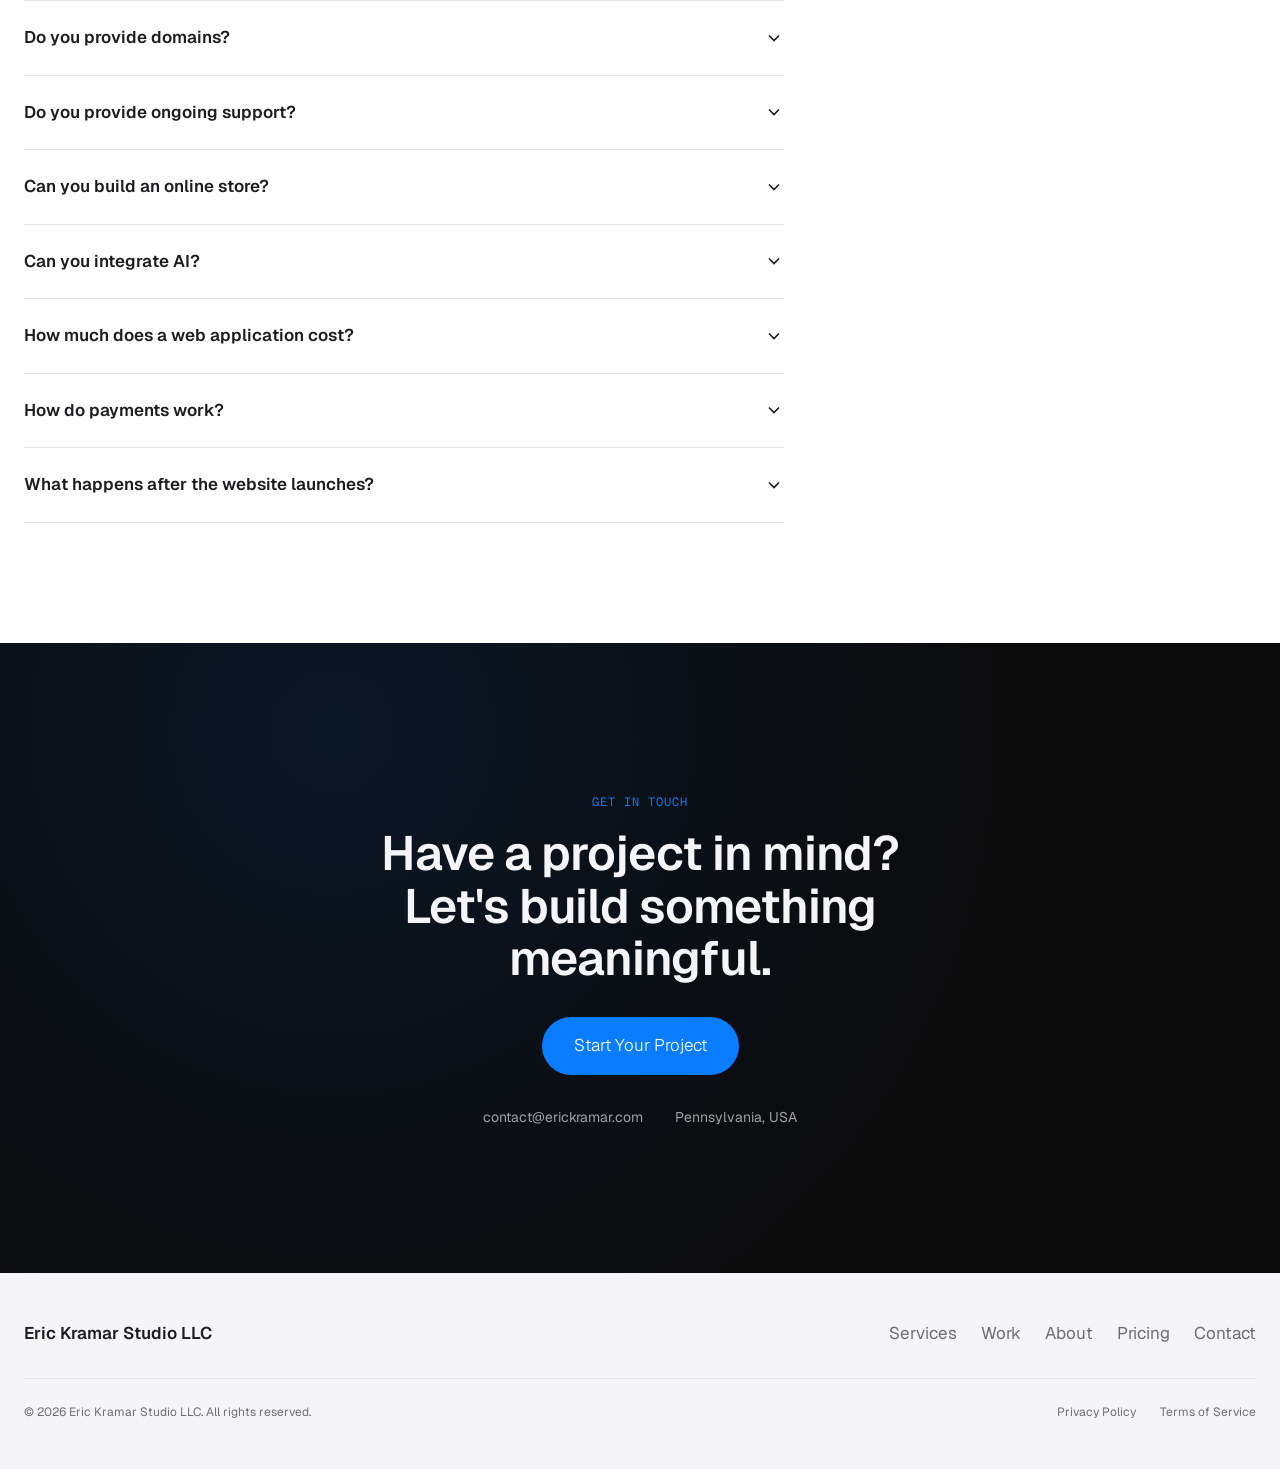
==== commit 17d230eb: "Revert Astra-style hero, rebuild logo particles as colorful glowing dots The flanking-name/galaxy he" ====
--- a/index.html
+++ b/index.html
@@ -16,11 +16,11 @@
 <link rel="preconnect" href="https://fonts.gstatic.com" crossorigin />
 <link href="https://fonts.googleapis.com/css2?family=Geist:wght@300;400;600&family=Geist+Mono:wght@400;600&display=swap" rel="stylesheet" />
 
-<link rel="stylesheet" href="css/variables.css?v=9" />
-<link rel="stylesheet" href="css/base.css?v=9" />
-<link rel="stylesheet" href="css/components.css?v=9" />
-<link rel="stylesheet" href="css/sections.css?v=9" />
-<link rel="stylesheet" href="css/animations.css?v=9" />
+<link rel="stylesheet" href="css/variables.css?v=10" />
+<link rel="stylesheet" href="css/base.css?v=10" />
+<link rel="stylesheet" href="css/components.css?v=10" />
+<link rel="stylesheet" href="css/sections.css?v=10" />
+<link rel="stylesheet" href="css/animations.css?v=10" />
 </head>
 <body>
 <a class="skip-link" href="#main" data-i18n="a11y.skip_link">Skip to content</a>
@@ -65,16 +65,12 @@
 
   <!-- ==================== HERO ==================== -->
   <section class="hero" id="home">
-    <div class="hero__cosmic">
-      <div class="hero__stage" data-hero-stage>
-        <div class="hero__glow"></div>
-        <div class="hero__mark" data-particle-logo>
-          <img class="particle-img" data-particle-source src="images/Logo.png" alt="" aria-hidden="true" />
-          <canvas class="particle-canvas" data-particle-canvas aria-hidden="true"></canvas>
-        </div>
-      </div>
-      <span class="hero__brand-flank hero__brand-flank--left">Eric</span>
-      <span class="hero__brand-flank hero__brand-flank--right">Kramar Studio</span>
+    <div class="hero__stage" data-hero-stage>
+      <div class="hero__glow"></div>
+      <div class="hero__mark" data-particle-logo>
+        <img class="particle-img" data-particle-source src="images/Logo.png" alt="" aria-hidden="true" />
+        <canvas class="particle-canvas" data-particle-canvas aria-hidden="true"></canvas>
+      </div>
     </div>
 
     <div class="container hero__grid">
@@ -792,14 +788,14 @@
 </footer>
 
 <script>document.getElementById("year").textContent = new Date().getFullYear();</script>
-<script src="js/i18n-data.js?v=9"></script>
-<script src="js/i18n.js?v=9"></script>
-<script src="js/theme.js?v=9"></script>
-<script src="js/nav.js?v=9"></script>
-<script src="js/animations.js?v=9"></script>
-<script src="js/faq.js?v=9"></script>
-<script src="js/particle-logo.js?v=9"></script>
-<script src="js/cube.js?v=9"></script>
-<script src="js/node-network.js?v=9"></script>
+<script src="js/i18n-data.js?v=10"></script>
+<script src="js/i18n.js?v=10"></script>
+<script src="js/theme.js?v=10"></script>
+<script src="js/nav.js?v=10"></script>
+<script src="js/animations.js?v=10"></script>
+<script src="js/faq.js?v=10"></script>
+<script src="js/particle-logo.js?v=10"></script>
+<script src="js/cube.js?v=10"></script>
+<script src="js/node-network.js?v=10"></script>
 </body>
 </html>
--- a/css/sections.css
+++ b/css/sections.css
@@ -63,46 +63,13 @@
   opacity: 1;
 }
 
-/* ---- Cosmic title card: galaxy-like mark with the studio name
-   flanking it left/right, echoing a "GPT ... Astra" style brand
-   moment. Sits above the headline/CTA block. ---- */
-.hero__cosmic {
-  position: relative;
-  z-index: 1;
-  min-height: 58vh;
-  display: flex;
-  align-items: center;
-  justify-content: center;
-}
-
-.hero__brand-flank {
-  position: absolute;
-  top: 50%;
-  transform: translateY(-50%);
+.hero__grid {
+  position: relative;
   z-index: 2;
-  font-family: var(--font-display);
-  font-weight: 500;
-  font-size: clamp(1.25rem, 1.6vw + 0.75rem, 2.25rem);
-  letter-spacing: -0.01em;
-  color: #f5f5f7;
-  white-space: nowrap;
-  pointer-events: none;
-}
-
-.hero__brand-flank--left {
-  left: var(--space-4);
-}
-
-.hero__brand-flank--right {
-  right: var(--space-4);
-}
-
-.hero__grid {
-  position: relative;
-  z-index: 2;
   display: grid;
   width: 100%;
-  padding-block: var(--space-5) var(--space-6);
+  min-height: 100dvh;
+  align-content: center;
   pointer-events: none; /* let clicks/hover pass through to the logo behind empty space */
 }
 
@@ -128,8 +95,8 @@
   gap: var(--space-2);
 }
 
-/* The particle logo fills the cosmic band as a background layer,
-   behind the flanking text (z-index below) but above the dot field. */
+/* The particle logo fills the entire hero as a background layer,
+   behind the text (z-index below .hero__grid) but above the dot field. */
 .hero__stage {
   position: absolute;
   inset: 0;
@@ -142,7 +109,7 @@
 
 .hero__mark {
   position: relative;
-  width: min(50vh, 60vw, 560px);
+  width: min(88vh, 92vw, 980px);
   will-change: transform;
   filter: drop-shadow(0 40px 90px rgba(10, 124, 255, 0.22));
   pointer-events: auto;
@@ -801,30 +768,16 @@
     display: none;
   }
 
-  /* Not enough width to flank the mark left/right — stack the two
-     brand-name halves above and below it instead, centered. */
-  .hero__cosmic {
-    min-height: 46vh;
+  /* Not enough width to sit the giant mark beside the text without
+     crowding it — push it down into the empty space below the CTAs
+     instead, and shrink it. */
+  .hero__stage {
+    align-items: flex-end;
+    padding-bottom: var(--space-6);
   }
 
   .hero__mark {
-    width: min(45vw, 200px);
-  }
-
-  .hero__brand-flank {
-    left: 50%;
-    right: auto;
-    transform: translateX(-50%);
-    font-size: 1.125rem;
-  }
-
-  .hero__brand-flank--left {
-    top: var(--space-3);
-  }
-
-  .hero__brand-flank--right {
-    top: auto;
-    bottom: var(--space-3);
+    width: min(60vw, 260px);
   }
 }
 
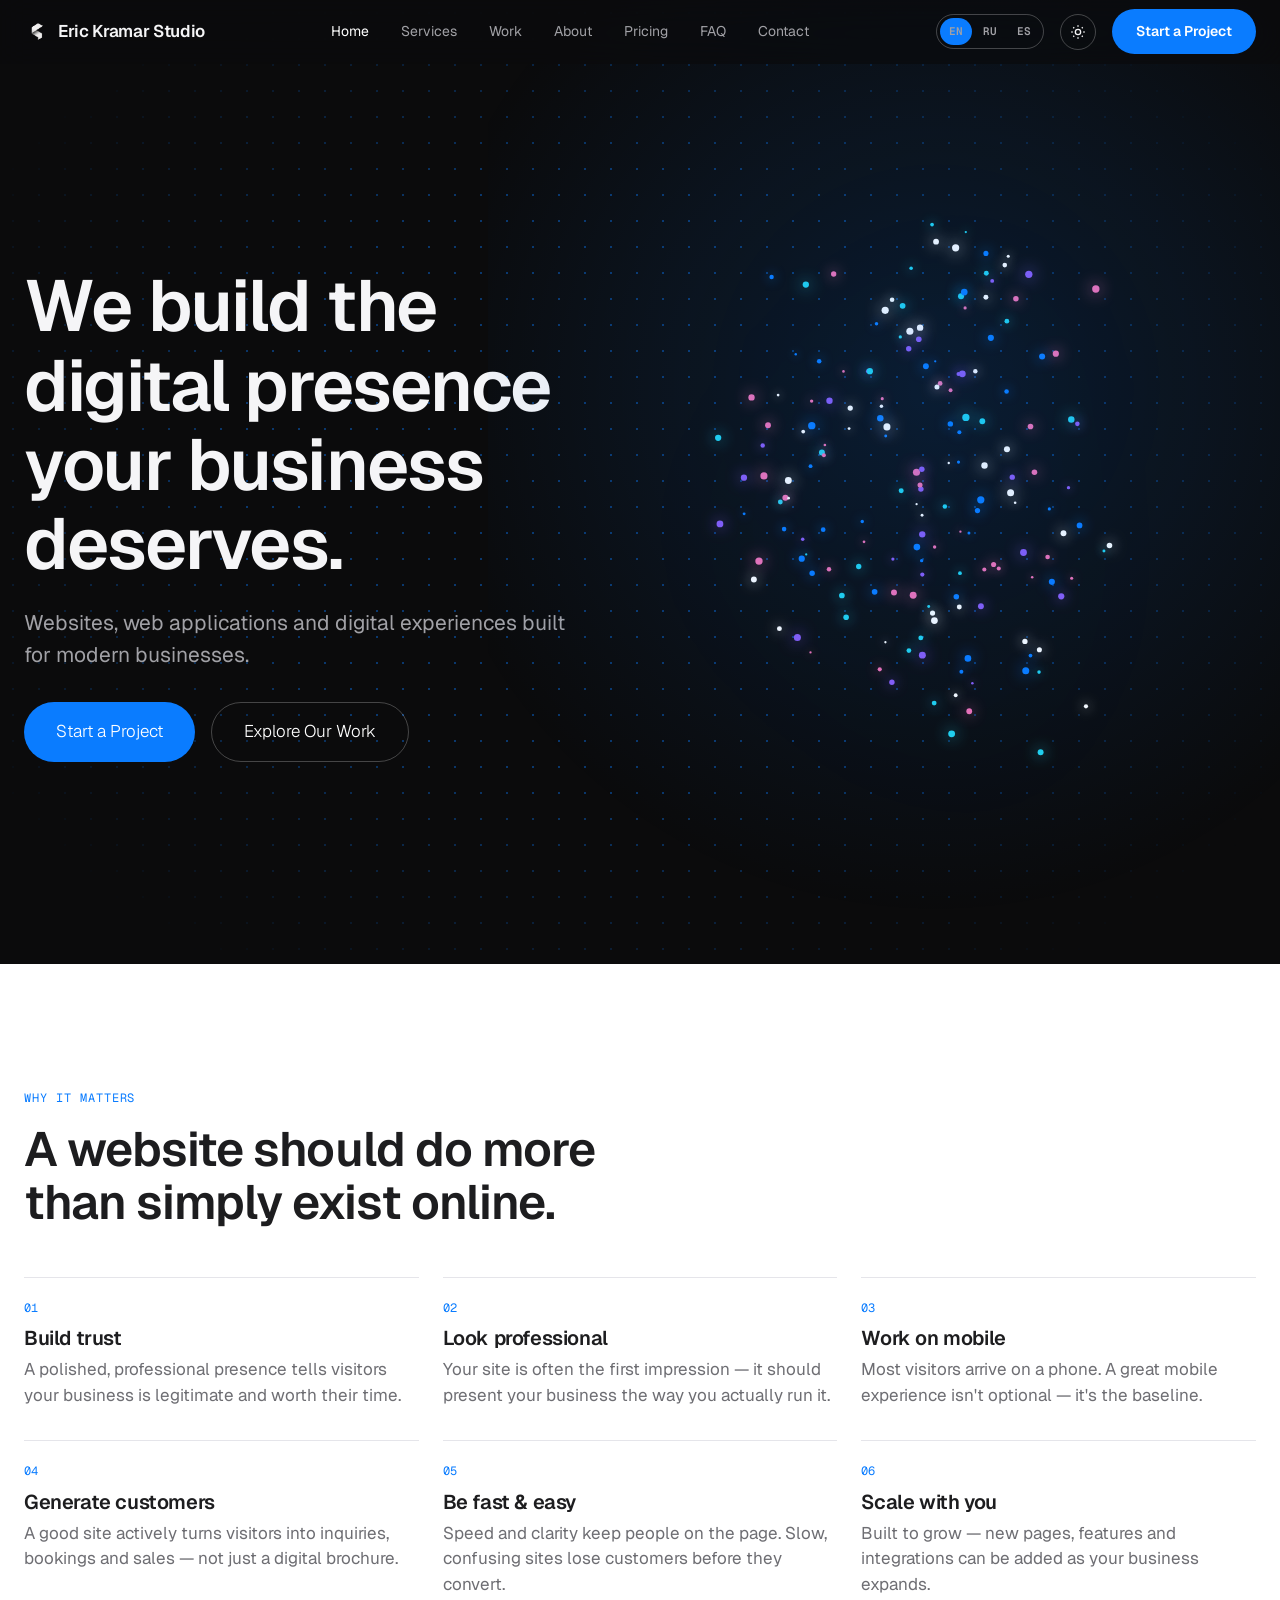
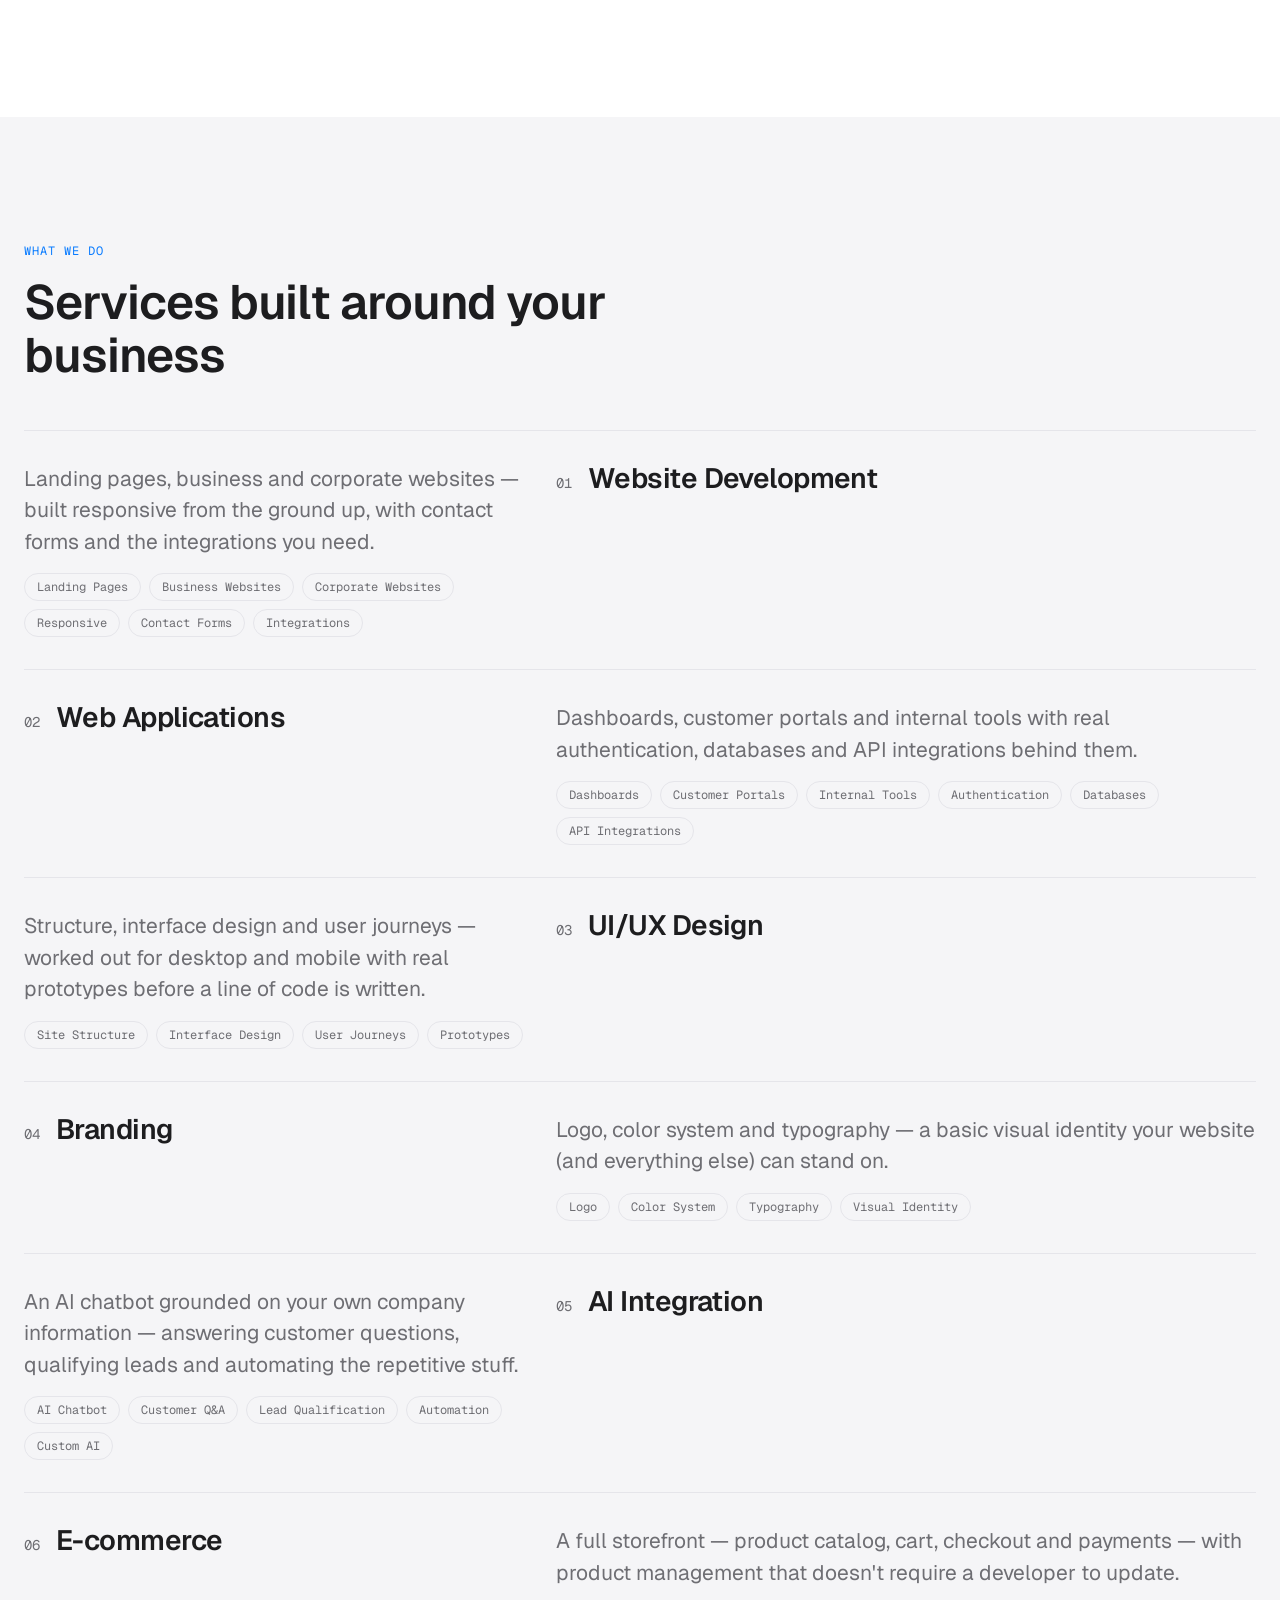
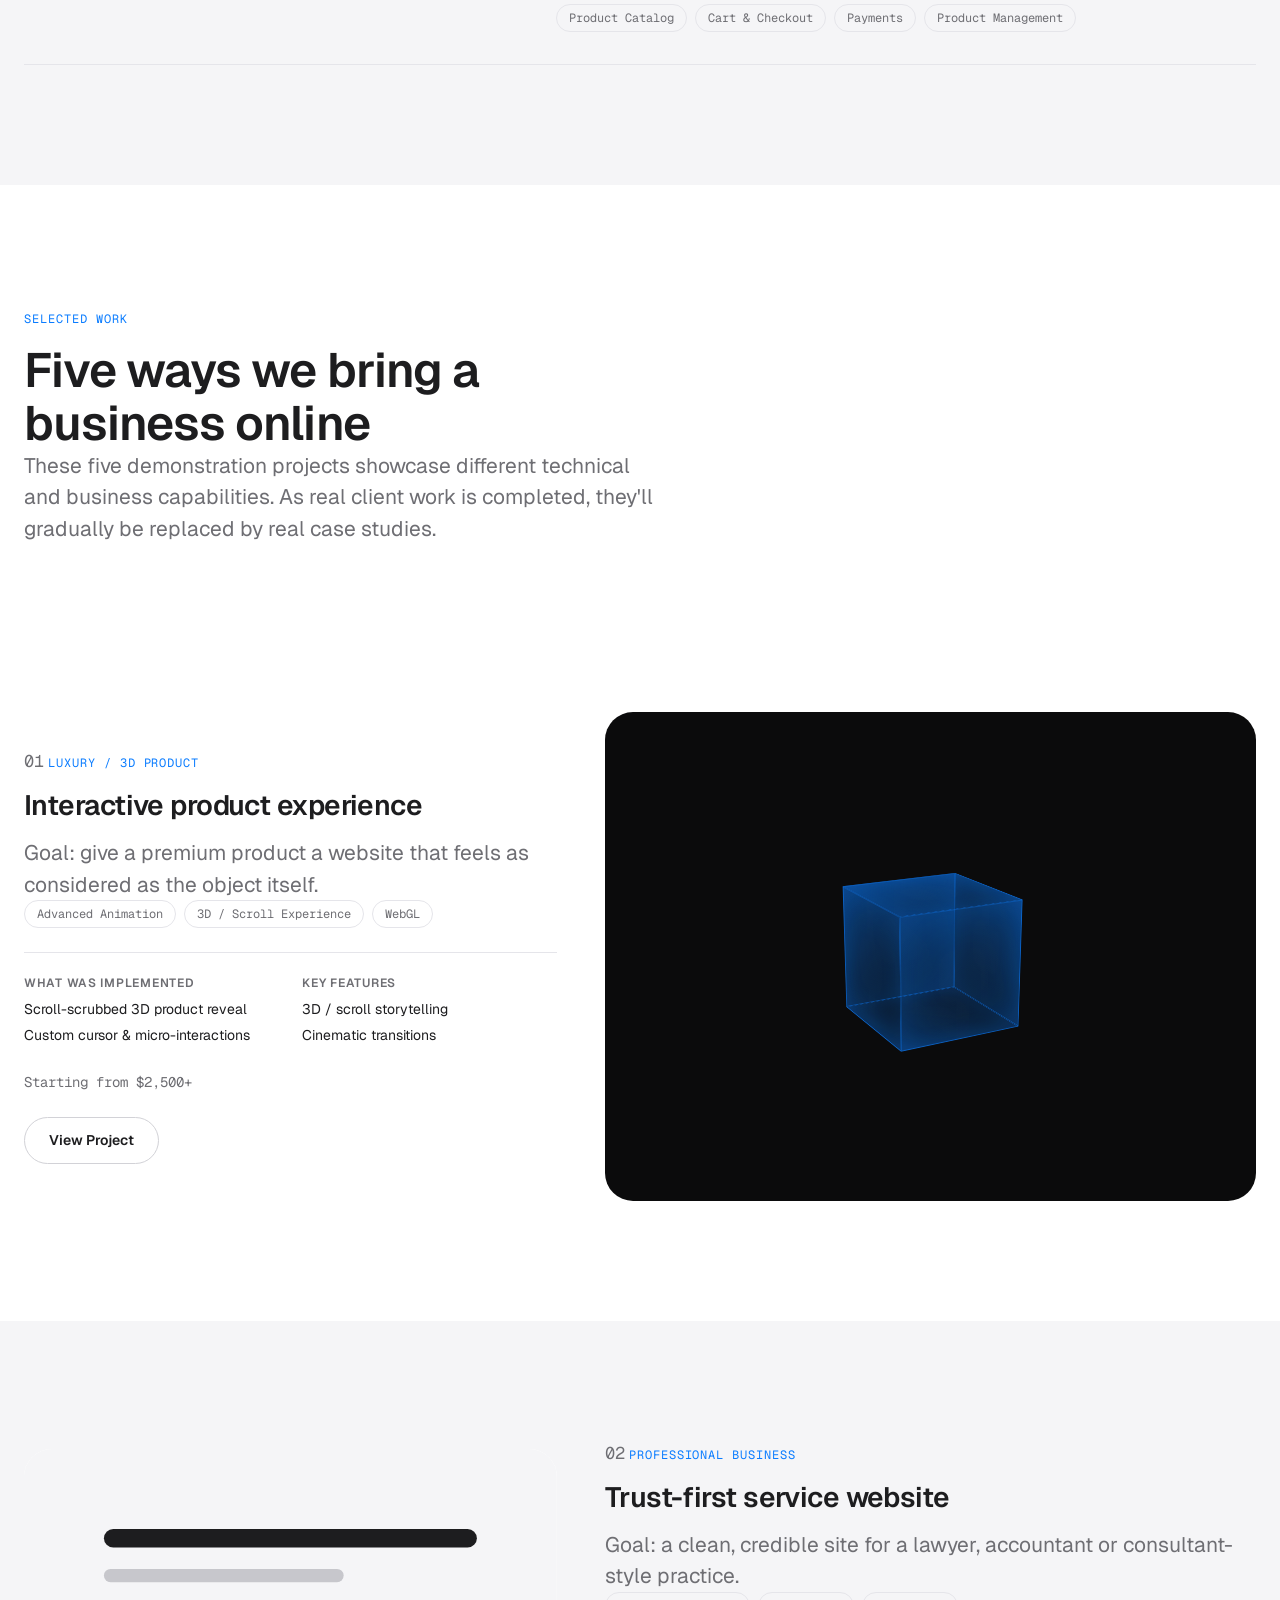
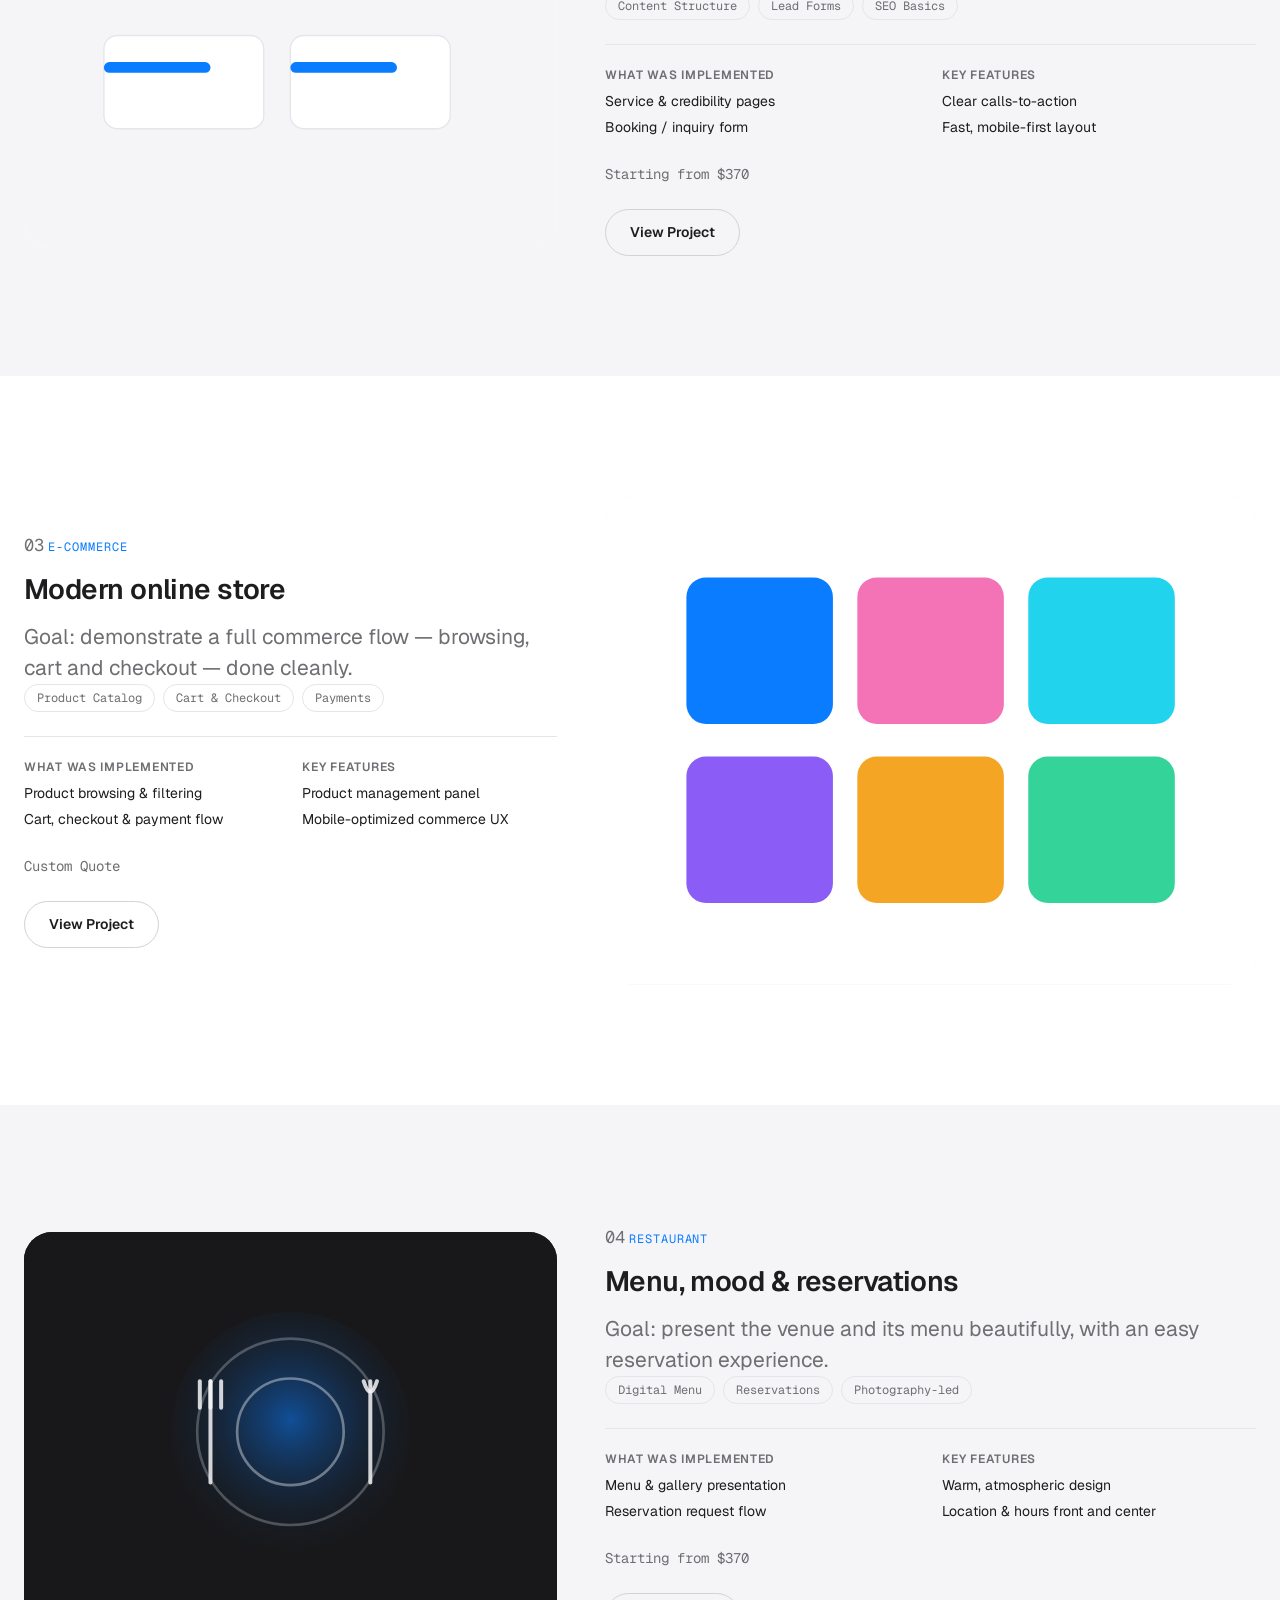
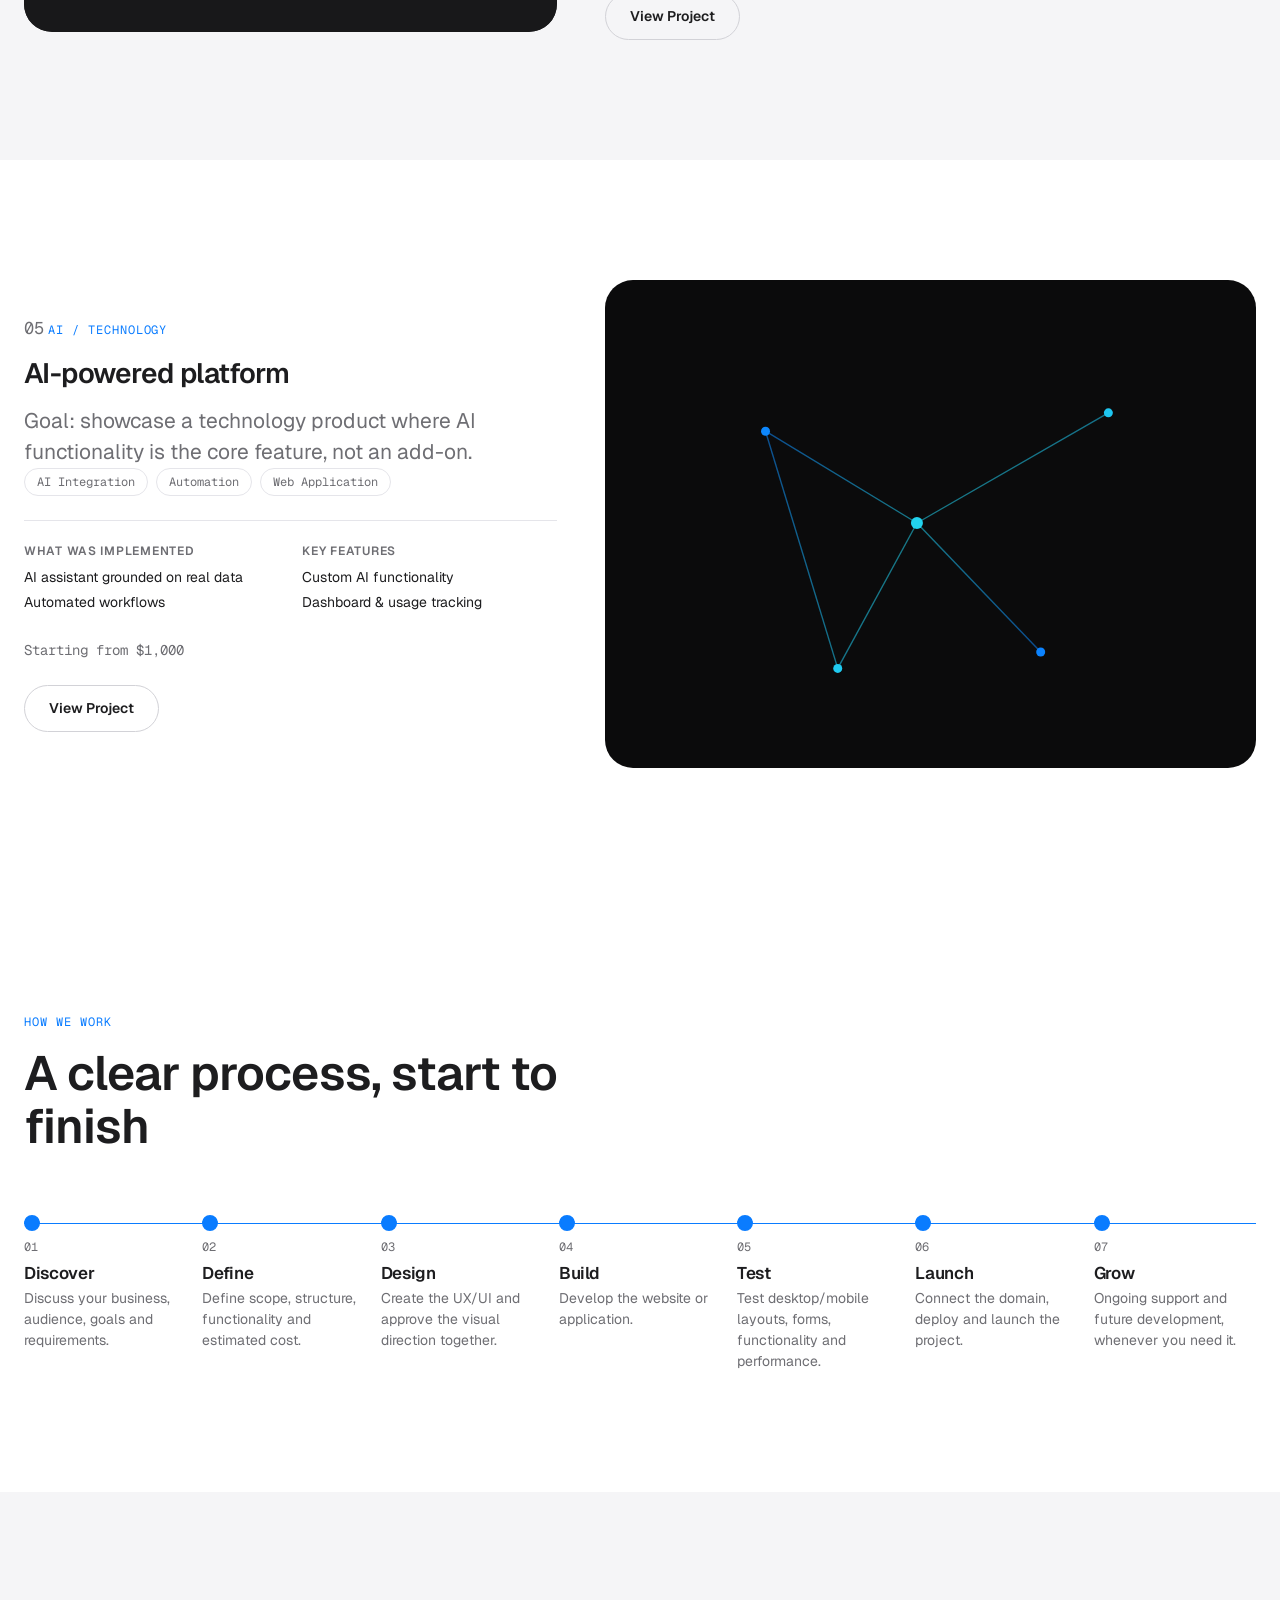
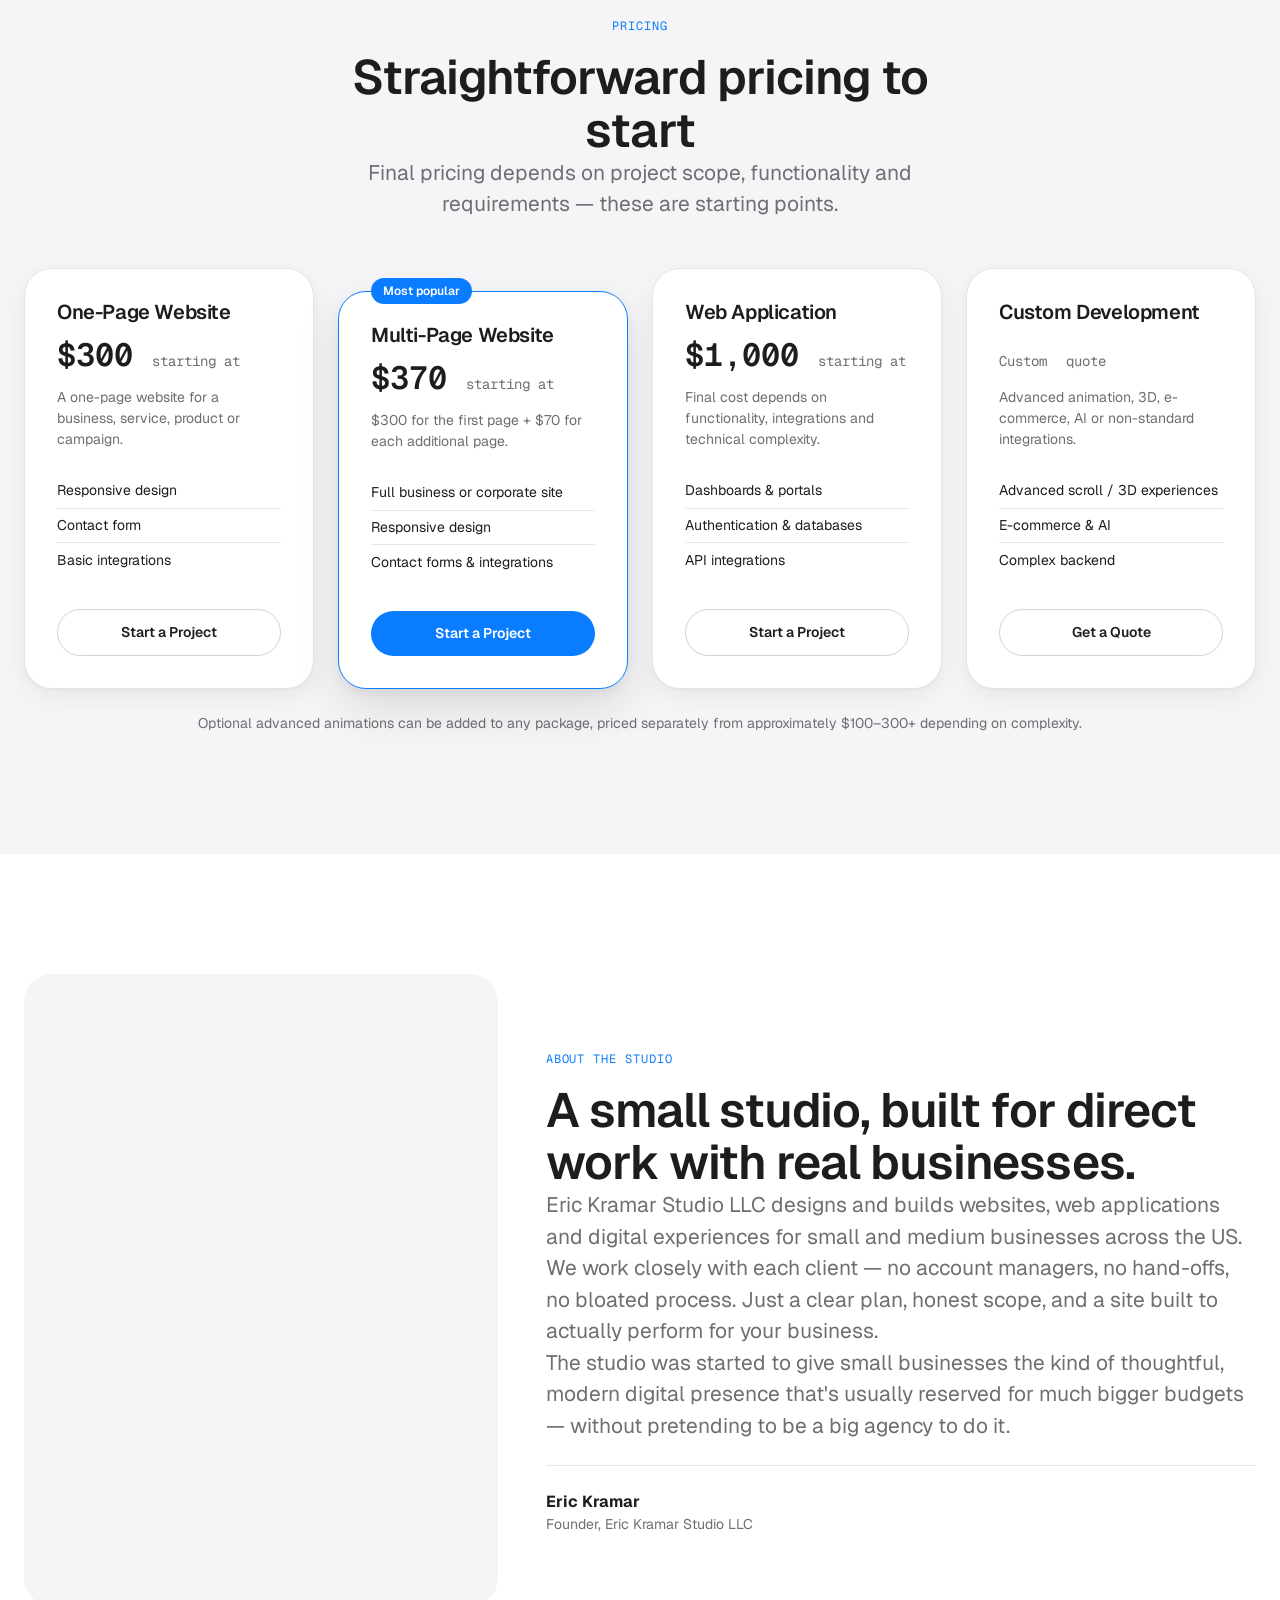
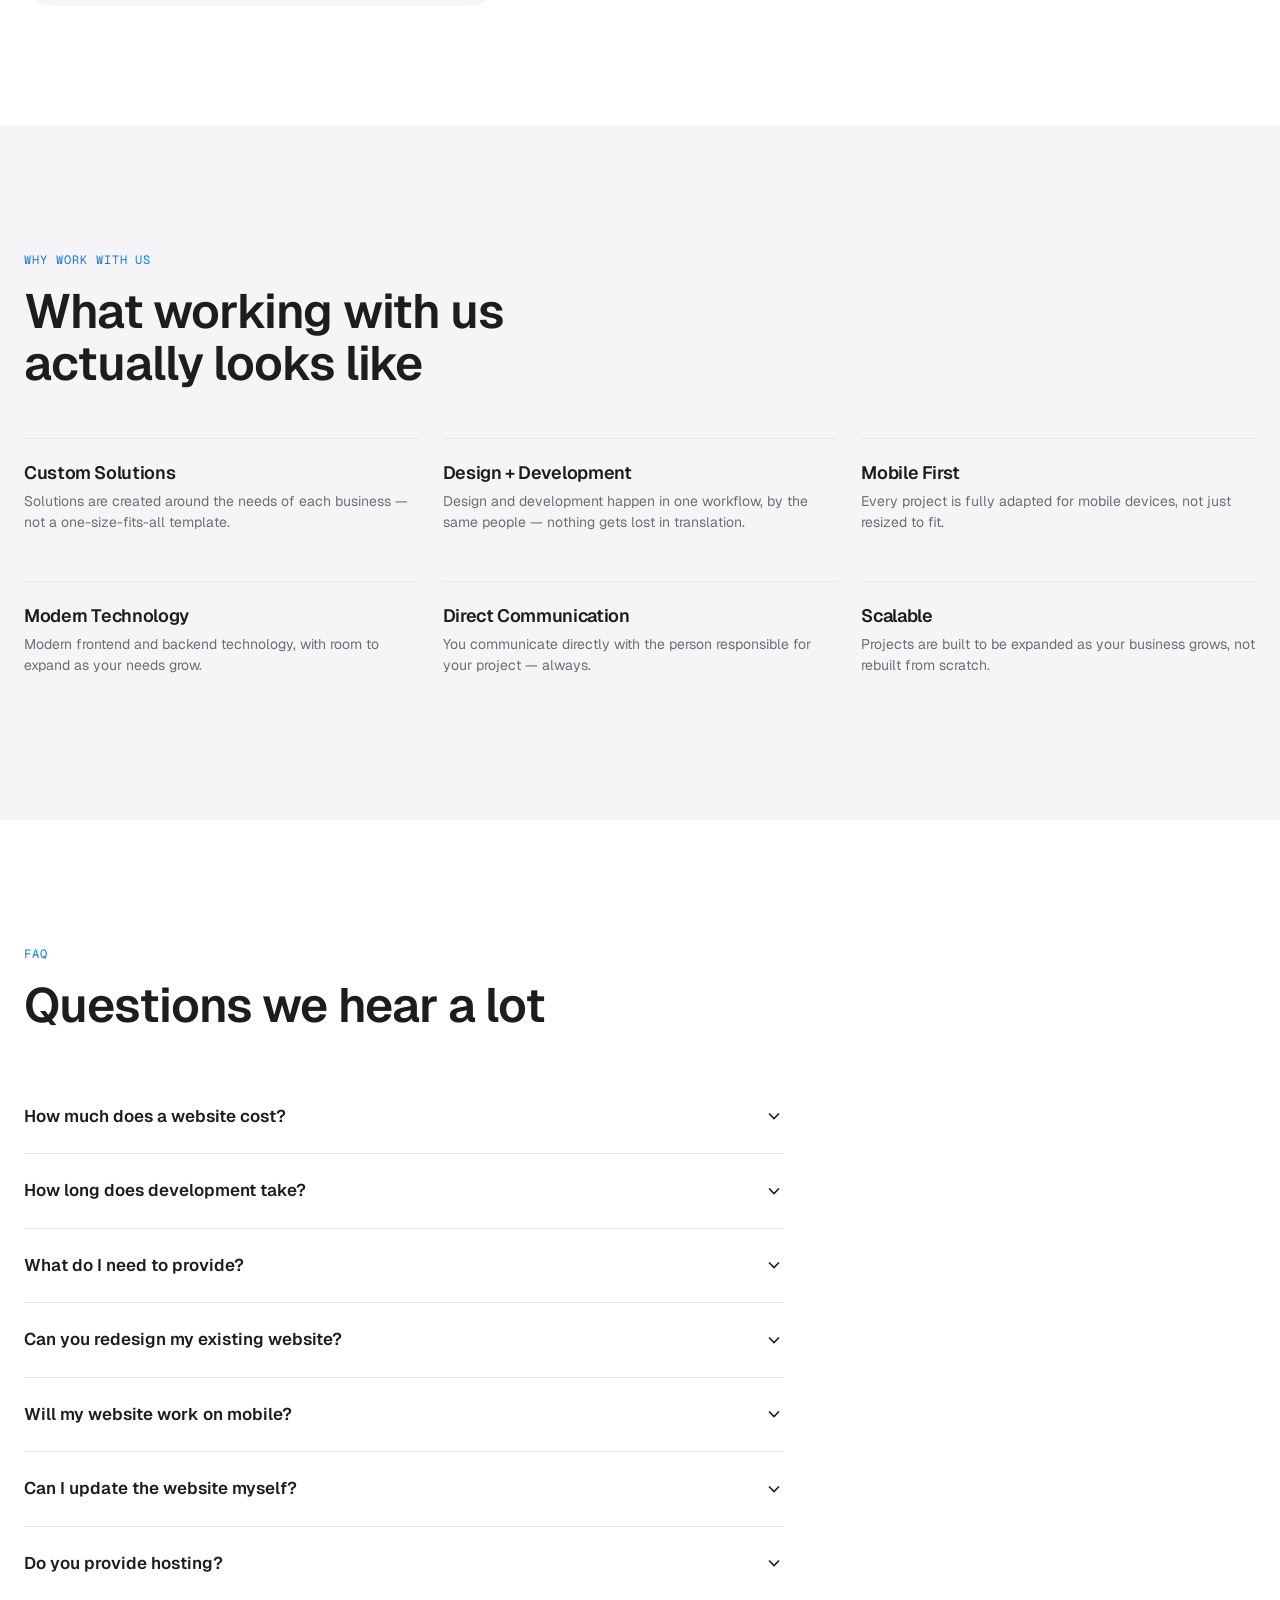
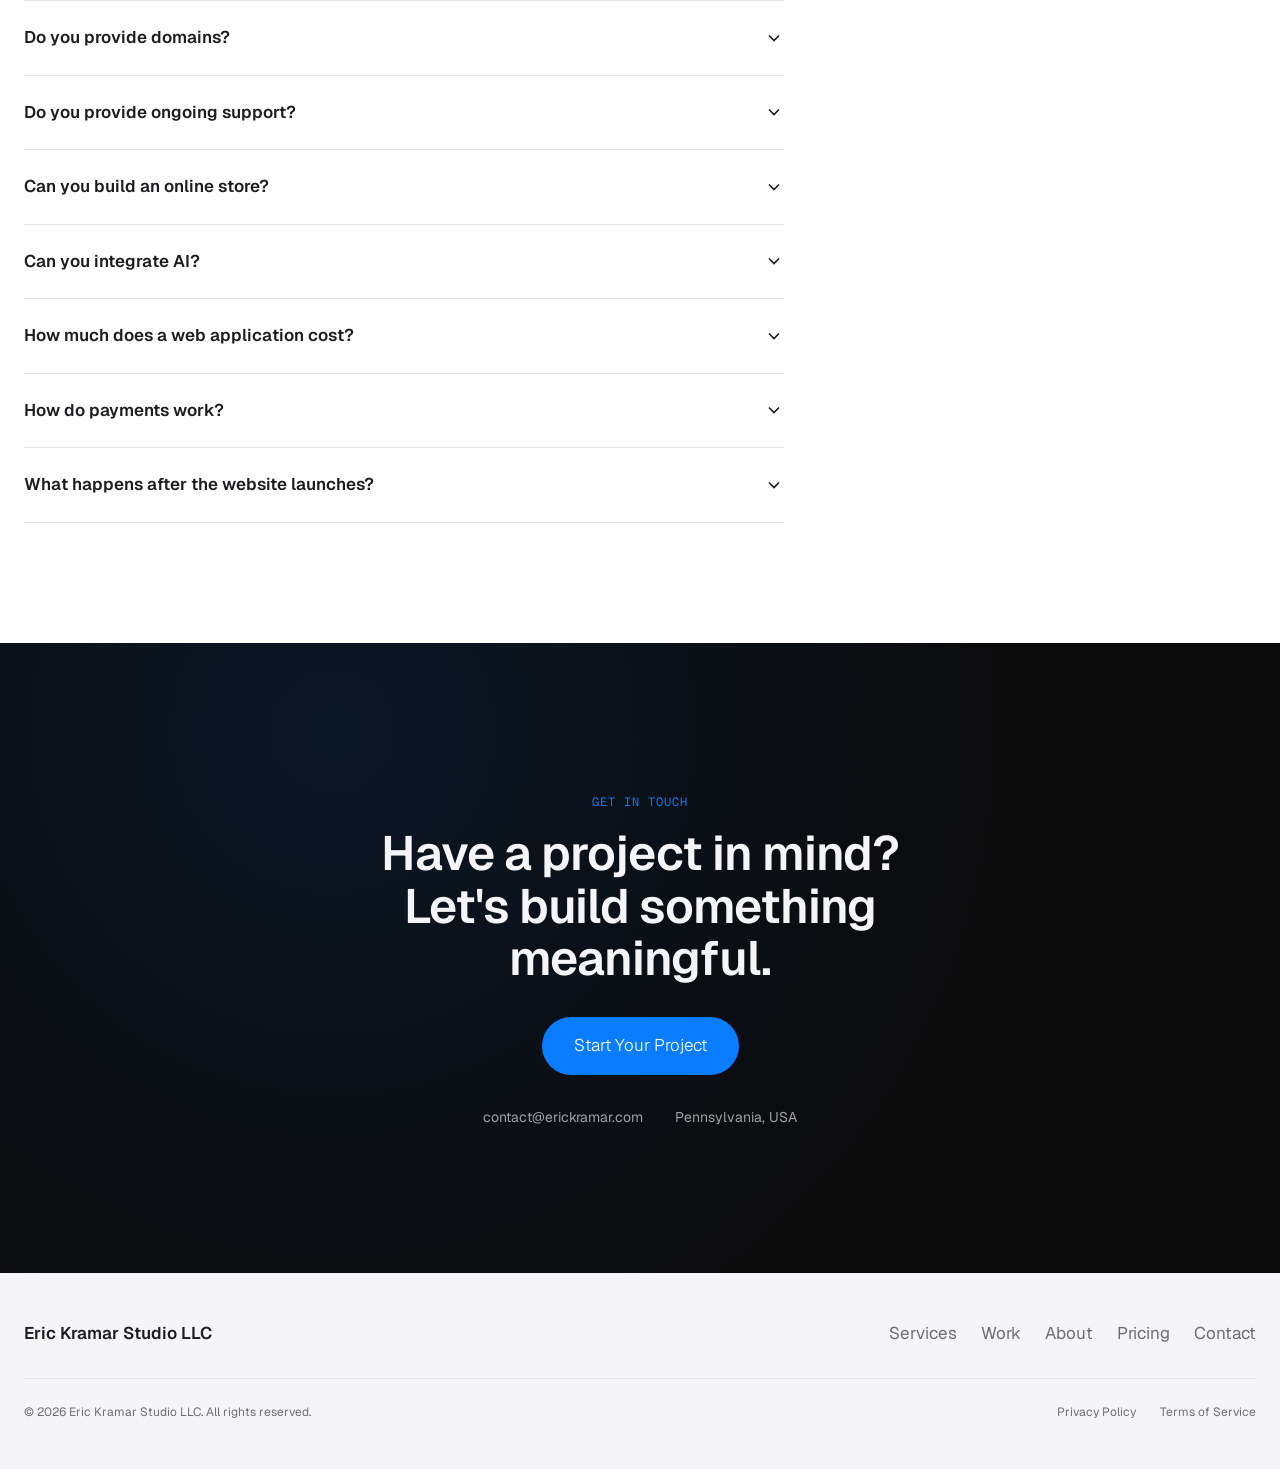
==== commit da657a58: "Split hero into side-by-side columns, smooth scroll scatter, animate work tiles Hero mark moves back" ====
--- a/index.html
+++ b/index.html
@@ -16,11 +16,11 @@
 <link rel="preconnect" href="https://fonts.gstatic.com" crossorigin />
 <link href="https://fonts.googleapis.com/css2?family=Geist:wght@300;400;600&family=Geist+Mono:wght@400;600&display=swap" rel="stylesheet" />
 
-<link rel="stylesheet" href="css/variables.css?v=10" />
-<link rel="stylesheet" href="css/base.css?v=10" />
-<link rel="stylesheet" href="css/components.css?v=10" />
-<link rel="stylesheet" href="css/sections.css?v=10" />
-<link rel="stylesheet" href="css/animations.css?v=10" />
+<link rel="stylesheet" href="css/variables.css?v=12" />
+<link rel="stylesheet" href="css/base.css?v=12" />
+<link rel="stylesheet" href="css/components.css?v=12" />
+<link rel="stylesheet" href="css/sections.css?v=12" />
+<link rel="stylesheet" href="css/animations.css?v=12" />
 </head>
 <body>
 <a class="skip-link" href="#main" data-i18n="a11y.skip_link">Skip to content</a>
@@ -65,14 +65,6 @@
 
   <!-- ==================== HERO ==================== -->
   <section class="hero" id="home">
-    <div class="hero__stage" data-hero-stage>
-      <div class="hero__glow"></div>
-      <div class="hero__mark" data-particle-logo>
-        <img class="particle-img" data-particle-source src="images/Logo.png" alt="" aria-hidden="true" />
-        <canvas class="particle-canvas" data-particle-canvas aria-hidden="true"></canvas>
-      </div>
-    </div>
-
     <div class="container hero__grid">
       <div class="hero__content" data-reveal>
         <h1 data-i18n="hero.title">We build the digital presence your business deserves.</h1>
@@ -80,6 +72,14 @@
         <div class="hero__actions">
           <a class="btn btn-primary btn-large" href="start-a-project.html" data-i18n="hero.cta_primary">Start a Project</a>
           <a class="btn btn-ghost btn-large" href="#work" data-i18n="hero.cta_secondary">Explore Our Work</a>
+        </div>
+      </div>
+
+      <div class="hero__stage" data-hero-stage>
+        <div class="hero__glow"></div>
+        <div class="hero__mark" data-particle-logo>
+          <img class="particle-img" data-particle-source src="images/Logo.png" alt="" aria-hidden="true" />
+          <canvas class="particle-canvas" data-particle-canvas aria-hidden="true"></canvas>
         </div>
       </div>
     </div>
@@ -334,14 +334,14 @@
     <article class="work-tile" data-reveal>
       <div class="container work-tile__grid">
         <div class="work-tile__visual" style="background:var(--color-bg-alt)">
-          <svg viewBox="0 0 400 300" preserveAspectRatio="xMidYMid slice">
+          <svg class="ecom-grid" viewBox="0 0 400 300" preserveAspectRatio="xMidYMid slice">
             <rect width="400" height="300" fill="#ffffff"/>
-            <rect x="50" y="50" width="90" height="90" rx="12" fill="#f5f5f7" stroke="#e5e5ea"/>
-            <rect x="155" y="50" width="90" height="90" rx="12" fill="#f5f5f7" stroke="#e5e5ea"/>
-            <rect x="260" y="50" width="90" height="90" rx="12" fill="#f5f5f7" stroke="#e5e5ea"/>
-            <rect x="50" y="160" width="90" height="90" rx="12" fill="#f5f5f7" stroke="#e5e5ea"/>
-            <rect x="155" y="160" width="90" height="90" rx="12" fill="#0a7cff" opacity="0.9"/>
-            <rect x="260" y="160" width="90" height="90" rx="12" fill="#f5f5f7" stroke="#e5e5ea"/>
+            <g class="ecom-tile ecom-tile--1"><rect class="ecom-swatch" x="50" y="50" width="90" height="90" rx="12" style="--swatch-color:#0a7cff"/></g>
+            <g class="ecom-tile ecom-tile--2"><rect class="ecom-swatch" x="155" y="50" width="90" height="90" rx="12" style="--swatch-color:#f472b6"/></g>
+            <g class="ecom-tile ecom-tile--3"><rect class="ecom-swatch" x="260" y="50" width="90" height="90" rx="12" style="--swatch-color:#22d3ee"/></g>
+            <g class="ecom-tile ecom-tile--4"><rect class="ecom-swatch" x="50" y="160" width="90" height="90" rx="12" style="--swatch-color:#8b5cf6"/></g>
+            <g class="ecom-tile ecom-tile--5"><rect class="ecom-swatch" x="155" y="160" width="90" height="90" rx="12" style="--swatch-color:#f5a524"/></g>
+            <g class="ecom-tile ecom-tile--6"><rect class="ecom-swatch" x="260" y="160" width="90" height="90" rx="12" style="--swatch-color:#34d399"/></g>
           </svg>
         </div>
         <div class="work-tile__body">
@@ -374,7 +374,7 @@
     <article class="work-tile section-alt" data-reveal>
       <div class="container work-tile__grid">
         <div class="work-tile__visual" style="background:#18181a">
-          <svg viewBox="0 0 400 300" preserveAspectRatio="xMidYMid slice">
+          <svg class="rest-icon" viewBox="0 0 400 300" preserveAspectRatio="xMidYMid slice">
             <defs>
               <radialGradient id="g4" cx="50%" cy="45%" r="60%">
                 <stop offset="0%" stop-color="#0a7cff" stop-opacity="0.55"/>
@@ -382,9 +382,21 @@
               </radialGradient>
             </defs>
             <rect width="400" height="300" fill="#18181a"/>
-            <circle cx="200" cy="150" r="90" fill="url(#g4)"/>
-            <circle cx="200" cy="150" r="70" fill="none" stroke="#f5f5f7" stroke-opacity="0.25" stroke-width="2"/>
-            <circle cx="200" cy="150" r="40" fill="none" stroke="#f5f5f7" stroke-opacity="0.4" stroke-width="2"/>
+            <circle class="rest-icon__glow" cx="200" cy="150" r="90" fill="url(#g4)"/>
+            <g class="rest-icon__plate">
+              <circle cx="200" cy="150" r="70" fill="none" stroke="#f5f5f7" stroke-opacity="0.25" stroke-width="2"/>
+              <circle cx="200" cy="150" r="40" fill="none" stroke="#f5f5f7" stroke-opacity="0.4" stroke-width="2"/>
+            </g>
+            <g class="rest-icon__fork" stroke="#f5f5f7" stroke-opacity="0.85" stroke-width="3" stroke-linecap="round" fill="none">
+              <line x1="140" y1="112" x2="140" y2="188"/>
+              <line x1="132" y1="112" x2="132" y2="132"/>
+              <line x1="140" y1="112" x2="140" y2="132"/>
+              <line x1="148" y1="112" x2="148" y2="132"/>
+            </g>
+            <g class="rest-icon__knife" stroke="#f5f5f7" stroke-opacity="0.85" stroke-width="3" stroke-linecap="round" fill="none">
+              <line x1="260" y1="112" x2="260" y2="188"/>
+              <path d="M255 112 Q260 128 265 112" fill="none"/>
+            </g>
           </svg>
         </div>
         <div class="work-tile__body">
@@ -788,14 +800,14 @@
 </footer>
 
 <script>document.getElementById("year").textContent = new Date().getFullYear();</script>
-<script src="js/i18n-data.js?v=10"></script>
-<script src="js/i18n.js?v=10"></script>
-<script src="js/theme.js?v=10"></script>
-<script src="js/nav.js?v=10"></script>
-<script src="js/animations.js?v=10"></script>
-<script src="js/faq.js?v=10"></script>
-<script src="js/particle-logo.js?v=10"></script>
-<script src="js/cube.js?v=10"></script>
-<script src="js/node-network.js?v=10"></script>
+<script src="js/i18n-data.js?v=12"></script>
+<script src="js/i18n.js?v=12"></script>
+<script src="js/theme.js?v=12"></script>
+<script src="js/nav.js?v=12"></script>
+<script src="js/animations.js?v=12"></script>
+<script src="js/faq.js?v=12"></script>
+<script src="js/particle-logo.js?v=12"></script>
+<script src="js/cube.js?v=12"></script>
+<script src="js/node-network.js?v=12"></script>
 </body>
 </html>
--- a/css/sections.css
+++ b/css/sections.css
@@ -67,17 +67,17 @@
   position: relative;
   z-index: 2;
   display: grid;
+  grid-template-columns: minmax(0, 1fr) minmax(0, 1fr);
+  align-items: center;
+  gap: var(--space-6);
   width: 100%;
   min-height: 100dvh;
-  align-content: center;
-  pointer-events: none; /* let clicks/hover pass through to the logo behind empty space */
 }
 
 .hero__content {
   position: relative;
-  pointer-events: auto;
   justify-self: start;
-  max-width: 640px;
+  max-width: 560px;
 }
 
 .hero__content h1 {
@@ -95,24 +95,24 @@
   gap: var(--space-2);
 }
 
-/* The particle logo fills the entire hero as a background layer,
-   behind the text (z-index below .hero__grid) but above the dot field. */
+/* Its own grid column beside the text — never overlapping it, so hover
+   reaches every particle and nothing sits on top of the copy. */
 .hero__stage {
-  position: absolute;
-  inset: 0;
+  position: relative;
   z-index: 1;
   display: flex;
   align-items: center;
   justify-content: center;
-  pointer-events: none;
+  height: 100%;
+  justify-self: end;
 }
 
 .hero__mark {
   position: relative;
-  width: min(88vh, 92vw, 980px);
+  width: min(80vh, 640px);
+  max-width: 100%;
   will-change: transform;
   filter: drop-shadow(0 40px 90px rgba(10, 124, 255, 0.22));
-  pointer-events: auto;
 }
 
 /* Shared by every [data-particle-logo] instance (hero + about, currently).
@@ -243,6 +243,142 @@
 .work-tile__visual svg {
   width: 100%;
   height: 100%;
+}
+
+/* ---- Shuffling color swatches (E-commerce tile) ----
+   All six squares share the same 2x3 grid, which happens to have every
+   cell on its own perimeter — so a single ring path visits all of them.
+   Each <g> animates along that ring starting from its own slot, so the
+   squares continuously and smoothly trade places like a conveyor belt.
+   The hover scale/glow lives on the inner <rect> instead of the <g> so
+   it never fights with the running position animation. */
+.ecom-swatch {
+  fill: var(--swatch-color);
+  transform-box: fill-box;
+  transform-origin: center;
+  transition: transform 220ms ease, filter 220ms ease;
+  cursor: pointer;
+}
+
+.ecom-swatch:hover {
+  transform: scale(1.08);
+  filter: drop-shadow(0 12px 26px var(--swatch-color));
+}
+
+.ecom-tile {
+  animation-duration: 18s;
+  animation-timing-function: ease-in-out;
+  animation-iteration-count: infinite;
+}
+
+.ecom-tile--1 { animation-name: ecom-ring-1; }
+.ecom-tile--2 { animation-name: ecom-ring-2; }
+.ecom-tile--3 { animation-name: ecom-ring-3; }
+.ecom-tile--4 { animation-name: ecom-ring-4; }
+.ecom-tile--5 { animation-name: ecom-ring-5; }
+.ecom-tile--6 { animation-name: ecom-ring-6; }
+
+@keyframes ecom-ring-1 {
+  0%, 100% { transform: translate(0, 0); }
+  16.66% { transform: translate(105px, 0); }
+  33.33% { transform: translate(210px, 0); }
+  50% { transform: translate(210px, 110px); }
+  66.66% { transform: translate(105px, 110px); }
+  83.33% { transform: translate(0, 110px); }
+}
+
+@keyframes ecom-ring-2 {
+  0%, 100% { transform: translate(0, 0); }
+  16.66% { transform: translate(105px, 0); }
+  33.33% { transform: translate(105px, 110px); }
+  50% { transform: translate(0, 110px); }
+  66.66% { transform: translate(-105px, 110px); }
+  83.33% { transform: translate(-105px, 0); }
+}
+
+@keyframes ecom-ring-3 {
+  0%, 100% { transform: translate(0, 0); }
+  16.66% { transform: translate(0, 110px); }
+  33.33% { transform: translate(-105px, 110px); }
+  50% { transform: translate(-210px, 110px); }
+  66.66% { transform: translate(-210px, 0); }
+  83.33% { transform: translate(-105px, 0); }
+}
+
+@keyframes ecom-ring-4 {
+  0%, 100% { transform: translate(0, 0); }
+  16.66% { transform: translate(0, -110px); }
+  33.33% { transform: translate(105px, -110px); }
+  50% { transform: translate(210px, -110px); }
+  66.66% { transform: translate(210px, 0); }
+  83.33% { transform: translate(105px, 0); }
+}
+
+@keyframes ecom-ring-5 {
+  0%, 100% { transform: translate(0, 0); }
+  16.66% { transform: translate(-105px, 0); }
+  33.33% { transform: translate(-105px, -110px); }
+  50% { transform: translate(0, -110px); }
+  66.66% { transform: translate(105px, -110px); }
+  83.33% { transform: translate(105px, 0); }
+}
+
+@keyframes ecom-ring-6 {
+  0%, 100% { transform: translate(0, 0); }
+  16.66% { transform: translate(-105px, 0); }
+  33.33% { transform: translate(-210px, 0); }
+  50% { transform: translate(-210px, -110px); }
+  66.66% { transform: translate(-105px, -110px); }
+  83.33% { transform: translate(0, -110px); }
+}
+
+/* ---- Plate + glow (Restaurant tile) ---- */
+.rest-icon__glow {
+  transform-box: fill-box;
+  transform-origin: center;
+  animation: rest-glow-pulse 6s ease-in-out infinite;
+}
+
+.rest-icon__plate {
+  transform-box: fill-box;
+  transform-origin: center;
+  animation: rest-plate-breathe 7s ease-in-out infinite;
+}
+
+.rest-icon__fork,
+.rest-icon__knife {
+  transform-box: fill-box;
+  transform-origin: center;
+  animation: rest-utensil-sway 5s ease-in-out infinite;
+}
+
+.rest-icon__knife {
+  animation-delay: -2.5s; /* sways opposite the fork instead of in lockstep */
+}
+
+@keyframes rest-glow-pulse {
+  0%, 100% { transform: scale(1); opacity: 0.85; }
+  50% { transform: scale(1.12); opacity: 1; }
+}
+
+@keyframes rest-plate-breathe {
+  0%, 100% { transform: scale(1); }
+  50% { transform: scale(1.045); }
+}
+
+@keyframes rest-utensil-sway {
+  0%, 100% { transform: rotate(0deg); }
+  50% { transform: rotate(3deg); }
+}
+
+@media (prefers-reduced-motion: reduce) {
+  .ecom-tile,
+  .rest-icon__glow,
+  .rest-icon__plate,
+  .rest-icon__fork,
+  .rest-icon__knife {
+    animation: none;
+  }
 }
 
 .node-network-canvas {
@@ -768,12 +904,17 @@
     display: none;
   }
 
-  /* Not enough width to sit the giant mark beside the text without
-     crowding it — push it down into the empty space below the CTAs
-     instead, and shrink it. */
+  /* Not enough width for side-by-side columns — stack the mark below
+     the text instead, and shrink it. */
+  .hero__grid {
+    grid-template-columns: 1fr;
+    min-height: auto;
+    padding-block: var(--space-8) var(--space-6);
+    gap: var(--space-4);
+  }
+
   .hero__stage {
-    align-items: flex-end;
-    padding-bottom: var(--space-6);
+    justify-self: center;
   }
 
   .hero__mark {
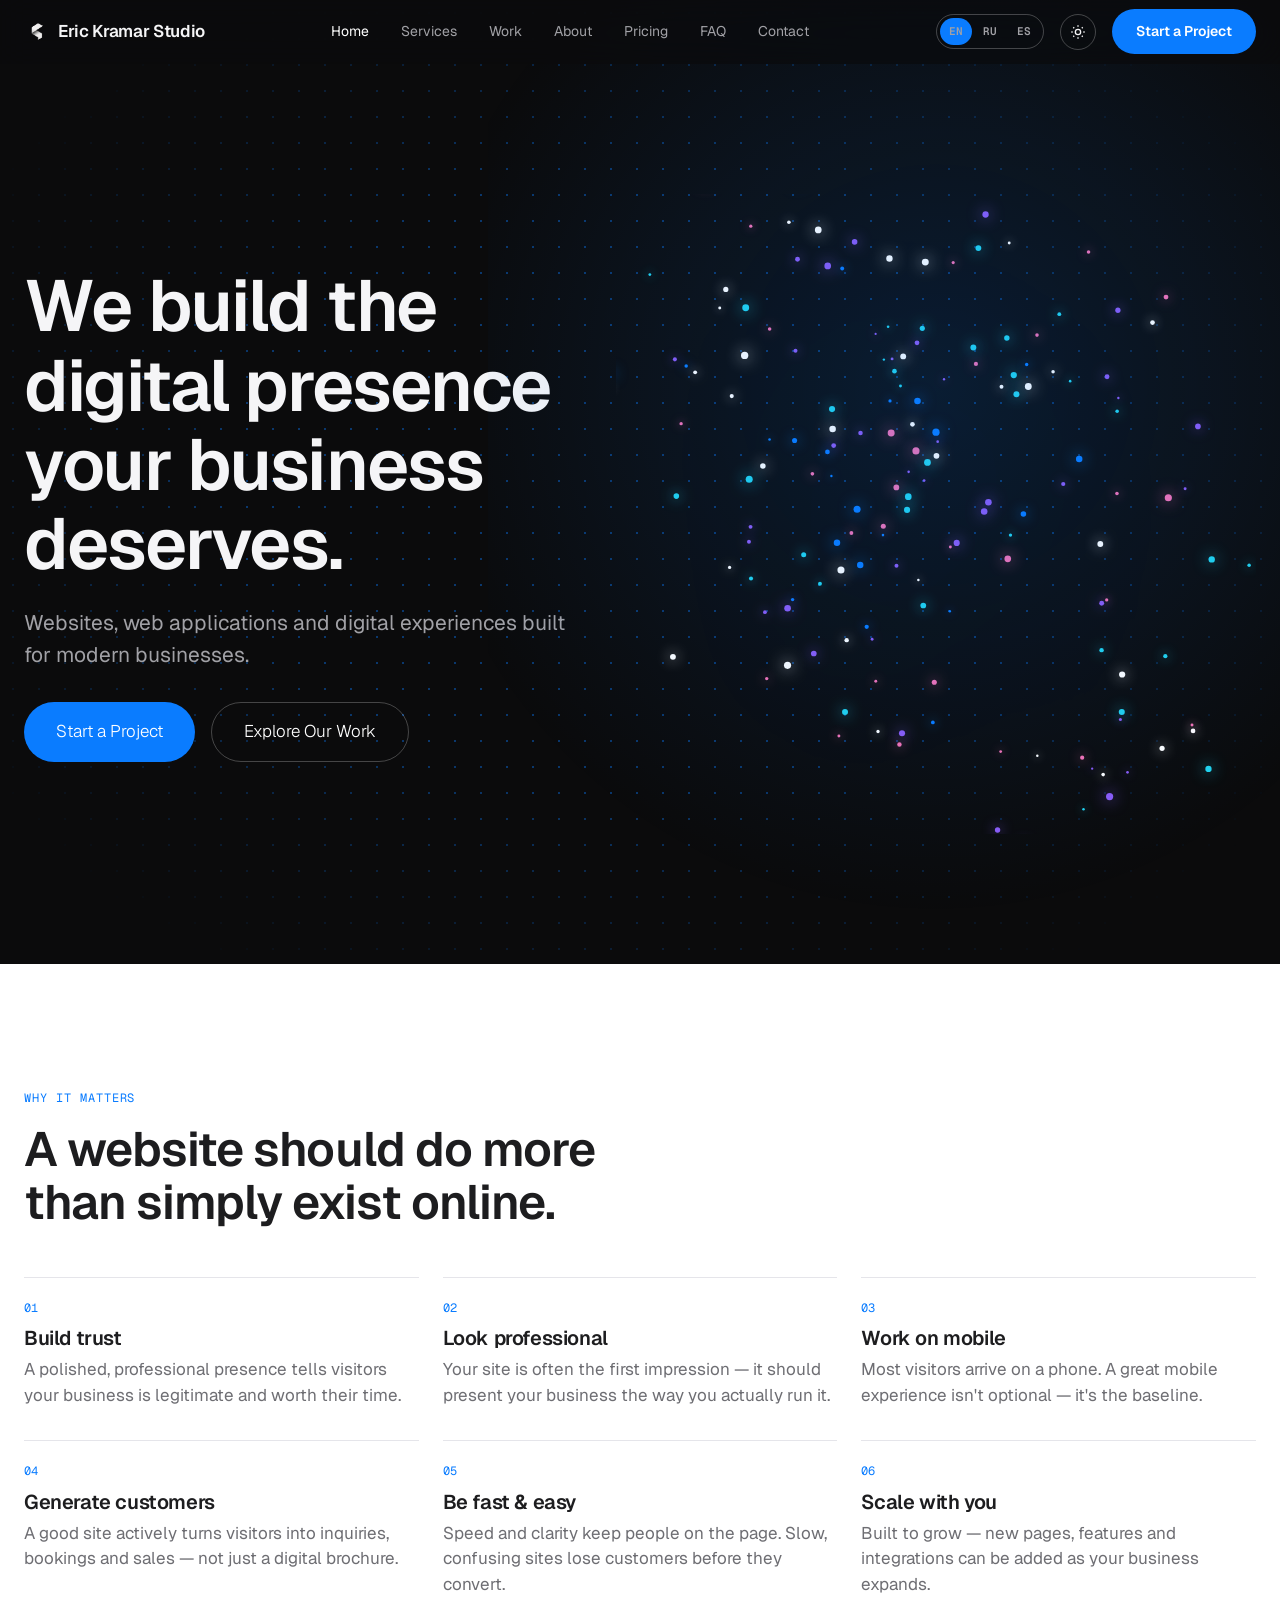
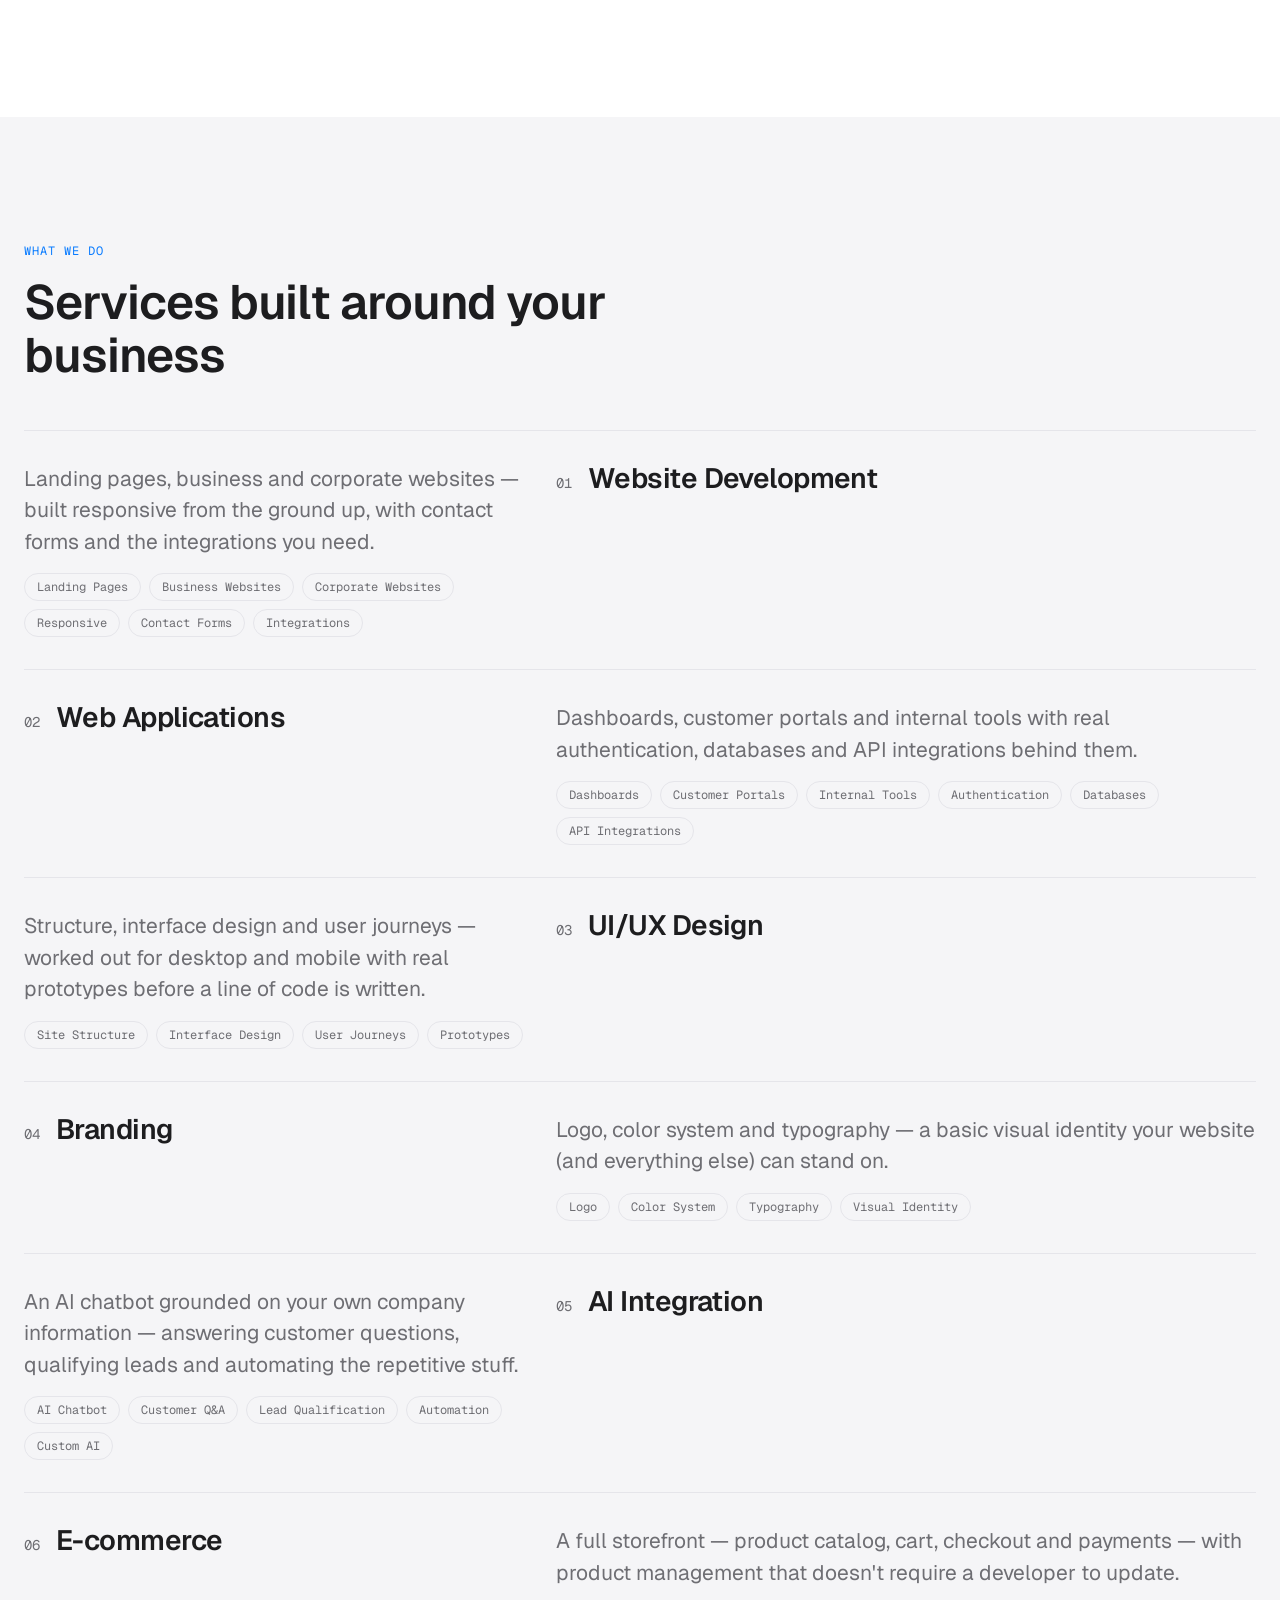
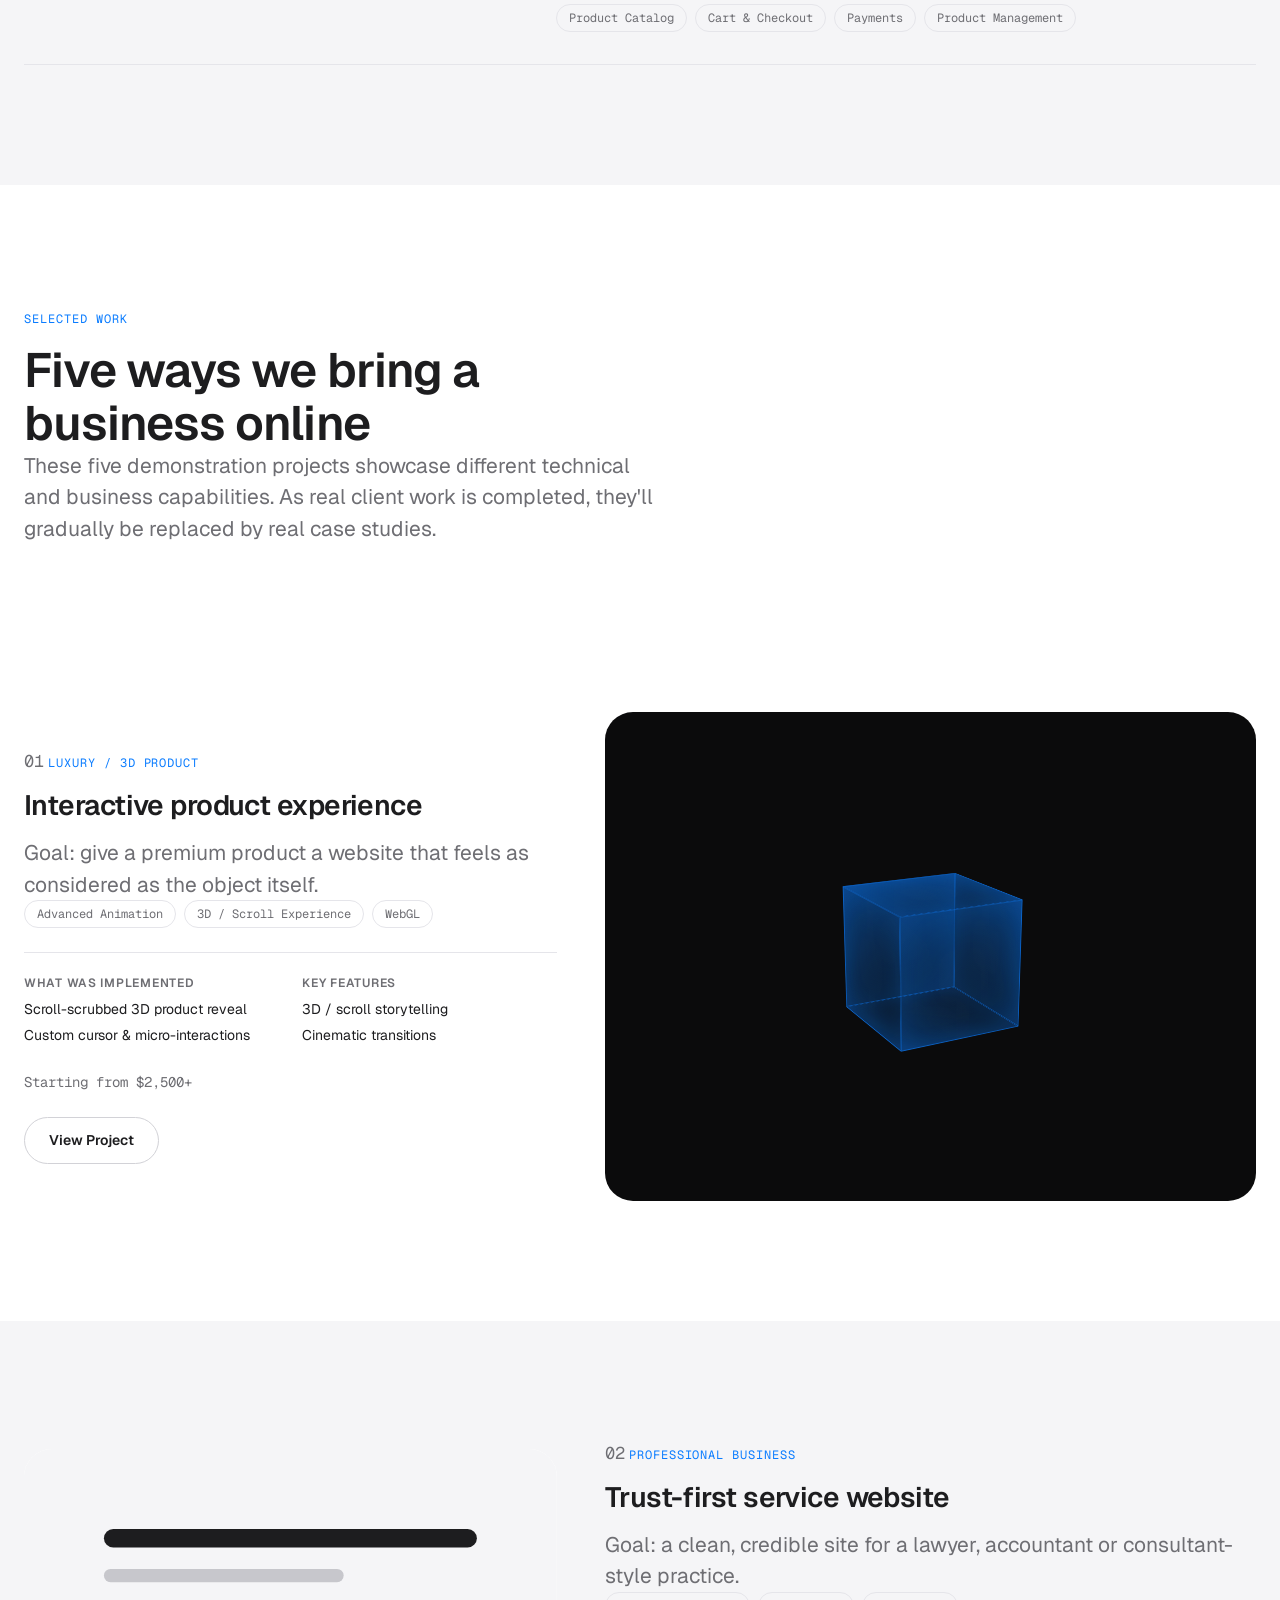
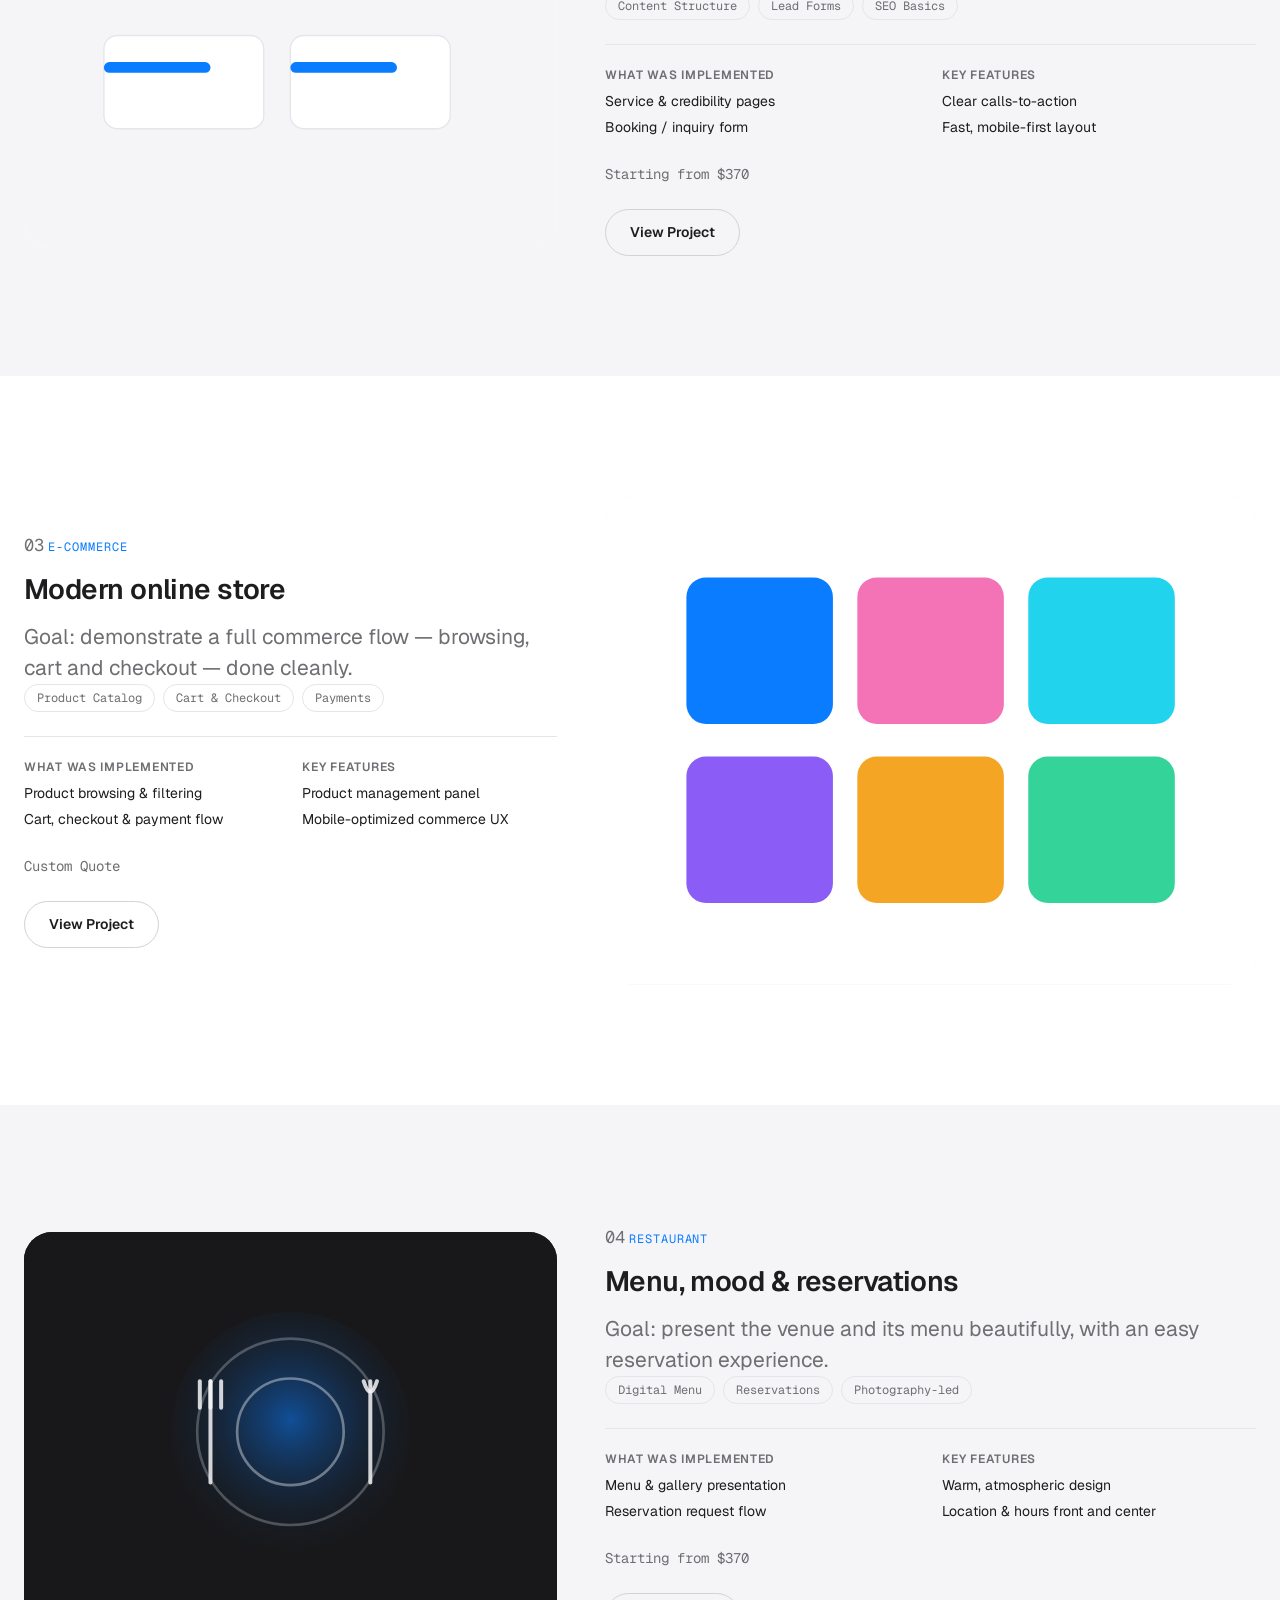
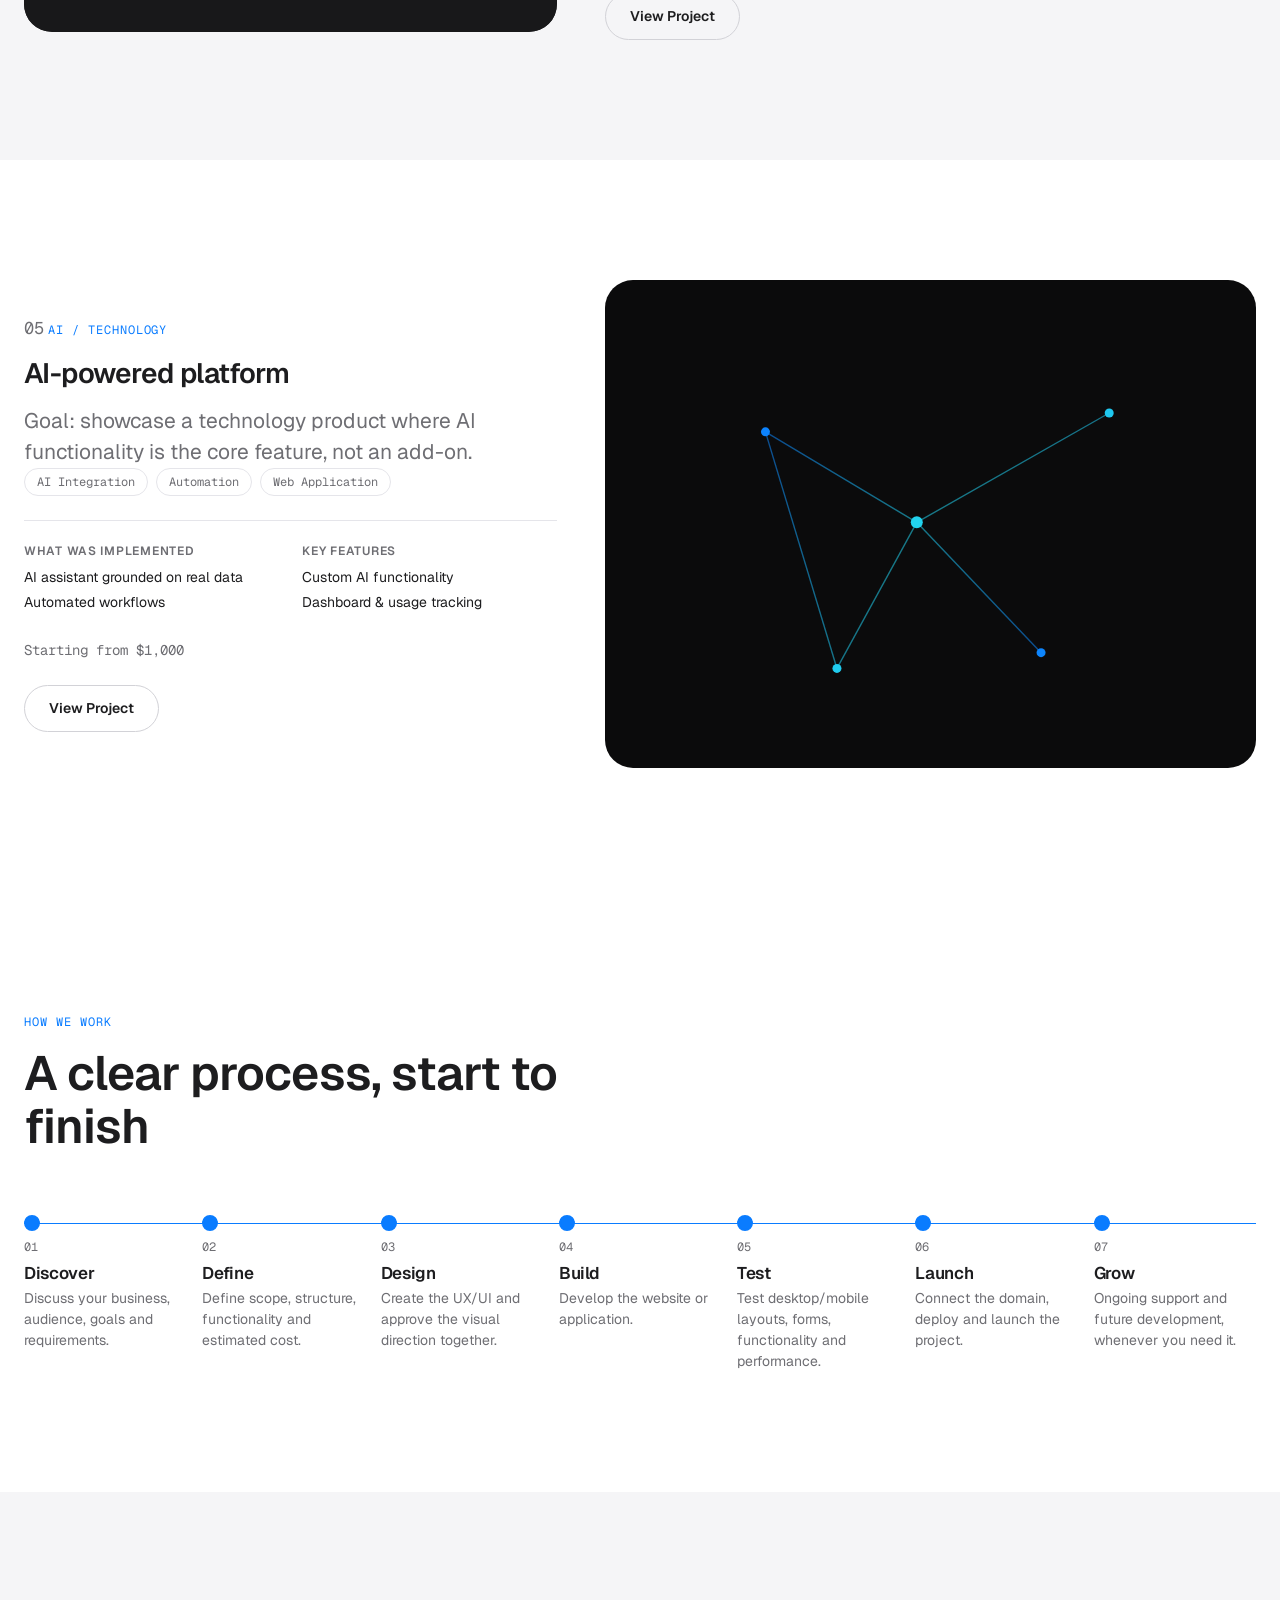
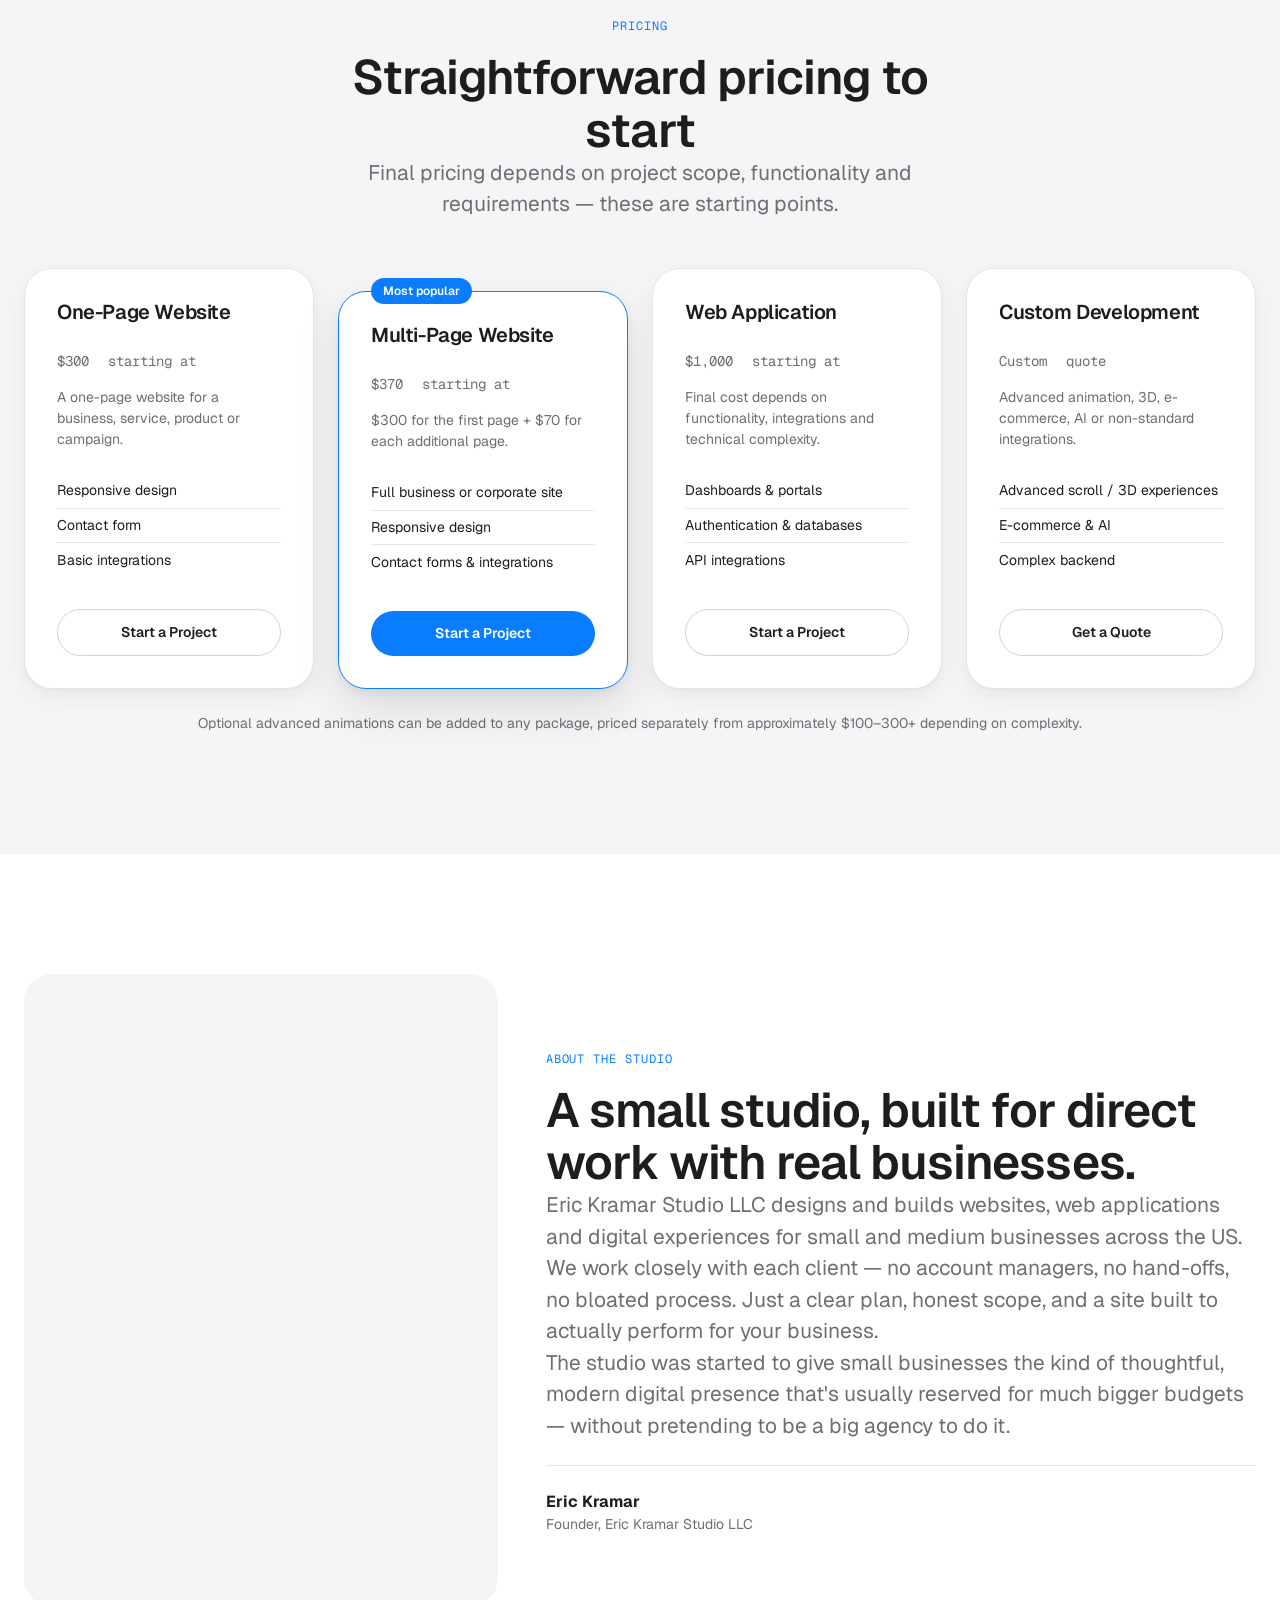
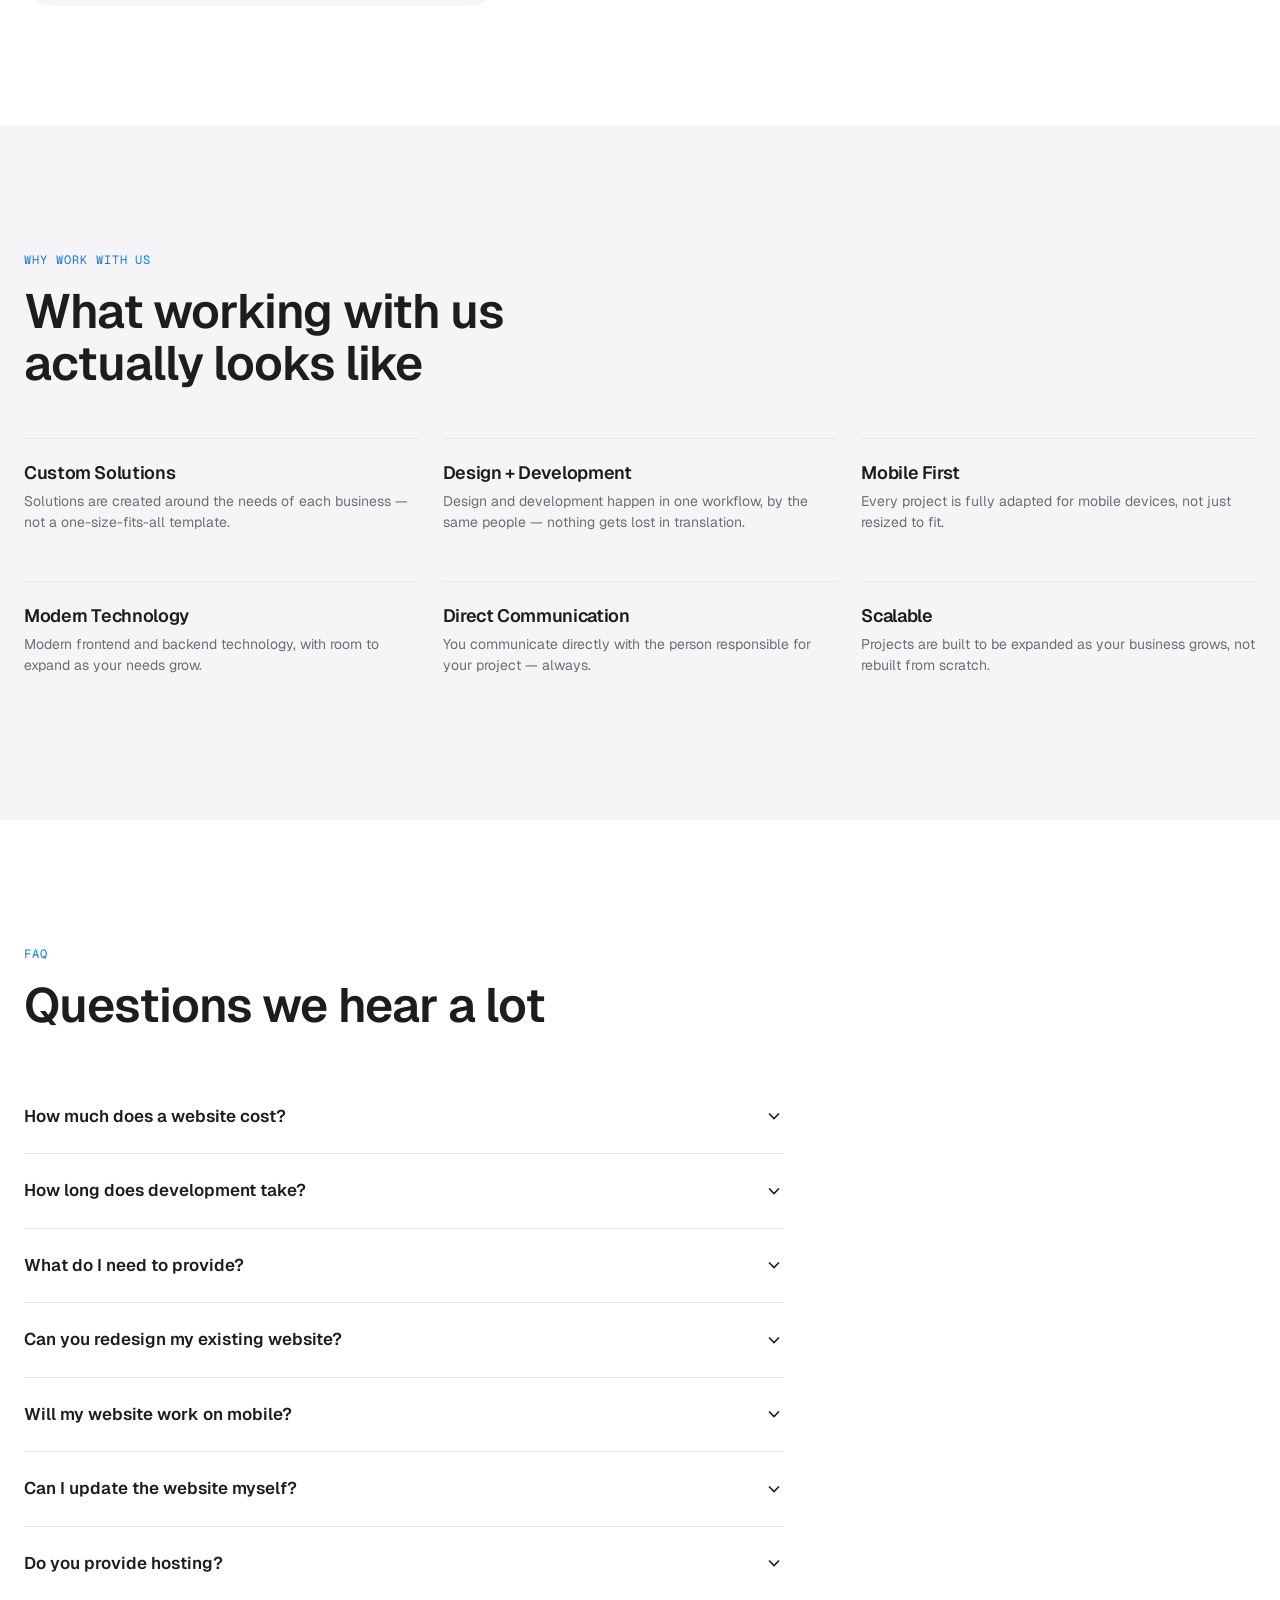
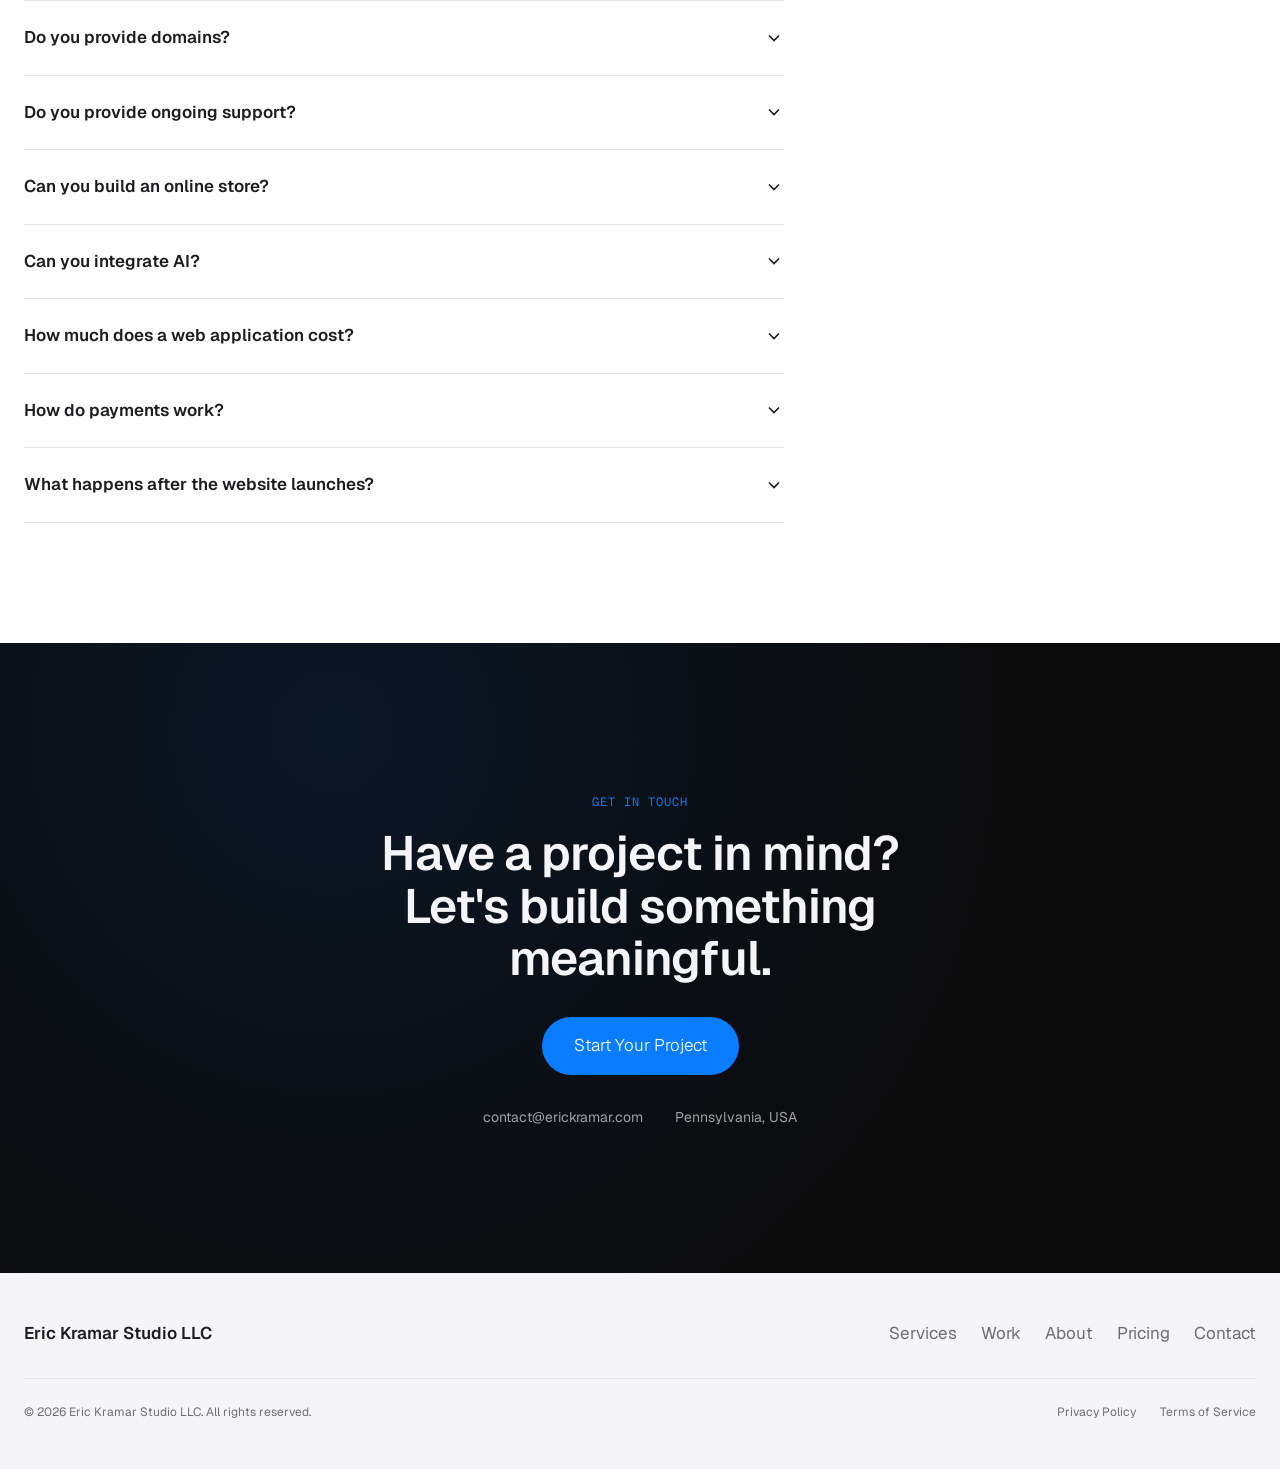
==== commit 196d6bef: "Add data-driven project gallery lightbox and pricing overrides "View Project" buttons on the five Wo" ====
--- a/index.html
+++ b/index.html
@@ -16,11 +16,11 @@
 <link rel="preconnect" href="https://fonts.gstatic.com" crossorigin />
 <link href="https://fonts.googleapis.com/css2?family=Geist:wght@300;400;600&family=Geist+Mono:wght@400;600&display=swap" rel="stylesheet" />
 
-<link rel="stylesheet" href="css/variables.css?v=12" />
-<link rel="stylesheet" href="css/base.css?v=12" />
-<link rel="stylesheet" href="css/components.css?v=12" />
-<link rel="stylesheet" href="css/sections.css?v=12" />
-<link rel="stylesheet" href="css/animations.css?v=12" />
+<link rel="stylesheet" href="css/variables.css?v=13" />
+<link rel="stylesheet" href="css/base.css?v=13" />
+<link rel="stylesheet" href="css/components.css?v=13" />
+<link rel="stylesheet" href="css/sections.css?v=13" />
+<link rel="stylesheet" href="css/animations.css?v=13" />
 </head>
 <body>
 <a class="skip-link" href="#main" data-i18n="a11y.skip_link">Skip to content</a>
@@ -285,7 +285,7 @@
             </div>
           </div>
           <div class="work-tile__budget" data-i18n="work.01.budget">Starting from $2,500+</div>
-          <button class="btn btn-ghost" disabled title="Case study page coming soon" data-i18n-title="work.coming_soon" data-i18n="work.view_project">View Project</button>
+          <button class="btn btn-ghost" data-project-key="01" data-i18n="work.view_project">View Project</button>
         </div>
       </div>
     </article>
@@ -325,7 +325,7 @@
             </div>
           </div>
           <div class="work-tile__budget" data-i18n="work.02.budget">Starting from $370</div>
-          <button class="btn btn-ghost" disabled title="Case study page coming soon" data-i18n-title="work.coming_soon" data-i18n="work.view_project">View Project</button>
+          <button class="btn btn-ghost" data-project-key="02" data-i18n="work.view_project">View Project</button>
         </div>
       </div>
     </article>
@@ -365,7 +365,7 @@
             </div>
           </div>
           <div class="work-tile__budget" data-i18n="work.03.budget">Custom Quote</div>
-          <button class="btn btn-ghost" disabled title="Case study page coming soon" data-i18n-title="work.coming_soon" data-i18n="work.view_project">View Project</button>
+          <button class="btn btn-ghost" data-project-key="03" data-i18n="work.view_project">View Project</button>
         </div>
       </div>
     </article>
@@ -420,7 +420,7 @@
             </div>
           </div>
           <div class="work-tile__budget" data-i18n="work.04.budget">Starting from $370</div>
-          <button class="btn btn-ghost" disabled title="Case study page coming soon" data-i18n-title="work.coming_soon" data-i18n="work.view_project">View Project</button>
+          <button class="btn btn-ghost" data-project-key="04" data-i18n="work.view_project">View Project</button>
         </div>
       </div>
     </article>
@@ -452,7 +452,7 @@
             </div>
           </div>
           <div class="work-tile__budget" data-i18n="work.05.budget">Starting from $1,000</div>
-          <button class="btn btn-ghost" disabled title="Case study page coming soon" data-i18n-title="work.coming_soon" data-i18n="work.view_project">View Project</button>
+          <button class="btn btn-ghost" data-project-key="05" data-i18n="work.view_project">View Project</button>
         </div>
       </div>
     </article>
@@ -525,9 +525,9 @@
       </div>
 
       <div class="pricing-grid" data-reveal-group>
-        <div class="card pricing-card" data-reveal-child>
-          <h3 data-i18n="pricing.plan1.name">One-Page Website</h3>
-          <div class="pricing-card__price">$300 <span data-i18n="pricing.starting_at">starting at</span></div>
+        <div class="card pricing-card" data-reveal-child data-pricing-plan="plan1">
+          <h3 data-plan-name data-i18n="pricing.plan1.name">One-Page Website</h3>
+          <div class="pricing-card__price"><span data-price-value>$300</span> <span data-i18n="pricing.starting_at">starting at</span></div>
           <p class="pricing-card__desc" data-i18n="pricing.plan1.desc">A one-page website for a business, service, product or campaign.</p>
           <ul>
             <li data-i18n="pricing.plan1.feature1">Responsive design</li>
@@ -537,10 +537,10 @@
           <a class="btn btn-ghost btn-block" href="start-a-project.html" data-i18n="pricing.cta">Start a Project</a>
         </div>
 
-        <div class="card pricing-card is-featured" data-reveal-child>
+        <div class="card pricing-card is-featured" data-reveal-child data-pricing-plan="plan2">
           <span class="pricing-card__badge" data-i18n="pricing.badge">Most popular</span>
-          <h3 data-i18n="pricing.plan2.name">Multi-Page Website</h3>
-          <div class="pricing-card__price">$370 <span data-i18n="pricing.starting_at">starting at</span></div>
+          <h3 data-plan-name data-i18n="pricing.plan2.name">Multi-Page Website</h3>
+          <div class="pricing-card__price"><span data-price-value>$370</span> <span data-i18n="pricing.starting_at">starting at</span></div>
           <p class="pricing-card__desc" data-i18n="pricing.plan2.desc">$300 for the first page + $70 for each additional page.</p>
           <ul>
             <li data-i18n="pricing.plan2.feature1">Full business or corporate site</li>
@@ -550,9 +550,9 @@
           <a class="btn btn-primary btn-block" href="start-a-project.html" data-i18n="pricing.cta">Start a Project</a>
         </div>
 
-        <div class="card pricing-card" data-reveal-child>
-          <h3 data-i18n="pricing.plan3.name">Web Application</h3>
-          <div class="pricing-card__price">$1,000 <span data-i18n="pricing.starting_at">starting at</span></div>
+        <div class="card pricing-card" data-reveal-child data-pricing-plan="plan3">
+          <h3 data-plan-name data-i18n="pricing.plan3.name">Web Application</h3>
+          <div class="pricing-card__price"><span data-price-value>$1,000</span> <span data-i18n="pricing.starting_at">starting at</span></div>
           <p class="pricing-card__desc" data-i18n="pricing.plan3.desc">Final cost depends on functionality, integrations and technical complexity.</p>
           <ul>
             <li data-i18n="pricing.plan3.feature1">Dashboards &amp; portals</li>
@@ -562,9 +562,9 @@
           <a class="btn btn-ghost btn-block" href="start-a-project.html" data-i18n="pricing.cta">Start a Project</a>
         </div>
 
-        <div class="card pricing-card" data-reveal-child>
-          <h3 data-i18n="pricing.plan4.name">Custom Development</h3>
-          <div class="pricing-card__price"><span data-i18n="pricing.plan4.price">Custom</span> <span data-i18n="pricing.plan4.price_suffix">quote</span></div>
+        <div class="card pricing-card" data-reveal-child data-pricing-plan="plan4">
+          <h3 data-plan-name data-i18n="pricing.plan4.name">Custom Development</h3>
+          <div class="pricing-card__price"><span data-price-value data-i18n="pricing.plan4.price">Custom</span> <span data-i18n="pricing.plan4.price_suffix">quote</span></div>
           <p class="pricing-card__desc" data-i18n="pricing.plan4.desc">Advanced animation, 3D, e-commerce, AI or non-standard integrations.</p>
           <ul>
             <li data-i18n="pricing.plan4.feature1">Advanced scroll / 3D experiences</li>
@@ -799,15 +799,32 @@
   </div>
 </footer>
 
+<!-- ==================== PROJECT GALLERY (lightbox) ==================== -->
+<div class="gallery-modal" data-gallery-modal hidden>
+  <div class="gallery-modal__backdrop" data-gallery-close></div>
+  <div class="gallery-modal__dialog" role="dialog" aria-modal="true" aria-label="Project screenshots">
+    <button class="gallery-modal__close" data-gallery-close type="button" aria-label="Close">&times;</button>
+    <button class="gallery-modal__nav gallery-modal__nav--prev" data-gallery-prev type="button" aria-label="Previous screenshot">&#8249;</button>
+    <div class="gallery-modal__frame">
+      <img class="gallery-modal__image" data-gallery-image alt="" />
+      <p class="gallery-modal__empty" data-gallery-empty hidden data-i18n="work.gallery_empty">Screenshots coming soon.</p>
+    </div>
+    <button class="gallery-modal__nav gallery-modal__nav--next" data-gallery-next type="button" aria-label="Next screenshot">&#8250;</button>
+    <div class="gallery-modal__counter" data-gallery-counter></div>
+  </div>
+</div>
+
 <script>document.getElementById("year").textContent = new Date().getFullYear();</script>
-<script src="js/i18n-data.js?v=12"></script>
-<script src="js/i18n.js?v=12"></script>
-<script src="js/theme.js?v=12"></script>
-<script src="js/nav.js?v=12"></script>
-<script src="js/animations.js?v=12"></script>
-<script src="js/faq.js?v=12"></script>
-<script src="js/particle-logo.js?v=12"></script>
-<script src="js/cube.js?v=12"></script>
-<script src="js/node-network.js?v=12"></script>
+<script src="js/i18n-data.js?v=13"></script>
+<script src="js/i18n.js?v=13"></script>
+<script src="js/theme.js?v=13"></script>
+<script src="js/nav.js?v=13"></script>
+<script src="js/animations.js?v=13"></script>
+<script src="js/faq.js?v=13"></script>
+<script src="js/particle-logo.js?v=13"></script>
+<script src="js/cube.js?v=13"></script>
+<script src="js/node-network.js?v=13"></script>
+<script src="js/pricing-override.js?v=13"></script>
+<script src="js/project-gallery.js?v=13"></script>
 </body>
 </html>
--- a/css/components.css
+++ b/css/components.css
@@ -493,3 +493,110 @@
   width: 16px;
   height: 16px;
 }
+
+/* ---- Project gallery lightbox ---- */
+.gallery-modal {
+  position: fixed;
+  inset: 0;
+  z-index: 200;
+  display: flex;
+  align-items: center;
+  justify-content: center;
+  padding: var(--space-4);
+}
+
+.gallery-modal[hidden] {
+  display: none;
+}
+
+.gallery-modal__backdrop {
+  position: absolute;
+  inset: 0;
+  background: rgba(11, 11, 12, 0.85);
+}
+
+.gallery-modal__dialog {
+  position: relative;
+  z-index: 1;
+  width: min(920px, 100%);
+  max-height: 85vh;
+  display: flex;
+  flex-direction: column;
+  align-items: center;
+  gap: var(--space-2);
+}
+
+.gallery-modal__frame {
+  position: relative;
+  width: 100%;
+  aspect-ratio: 16 / 10;
+  background: #18181a;
+  border-radius: var(--radius-lg);
+  overflow: hidden;
+  display: flex;
+  align-items: center;
+  justify-content: center;
+}
+
+.gallery-modal__image {
+  width: 100%;
+  height: 100%;
+  object-fit: contain;
+  background: #0b0b0c;
+}
+
+.gallery-modal__empty {
+  color: #a1a1a6;
+  font-size: var(--fs-body);
+  padding: var(--space-4);
+  text-align: center;
+}
+
+.gallery-modal__close {
+  position: absolute;
+  top: -44px;
+  right: 0;
+  background: none;
+  border: none;
+  color: #f5f5f7;
+  font-size: 2rem;
+  line-height: 1;
+  cursor: pointer;
+}
+
+.gallery-modal__nav {
+  position: absolute;
+  top: 50%;
+  transform: translateY(-50%);
+  width: 44px;
+  height: 44px;
+  border-radius: 50%;
+  border: 1px solid rgba(255, 255, 255, 0.24);
+  background: rgba(11, 11, 12, 0.6);
+  color: #f5f5f7;
+  font-size: 1.5rem;
+  cursor: pointer;
+  display: flex;
+  align-items: center;
+  justify-content: center;
+}
+
+.gallery-modal__nav--prev {
+  left: var(--space-3);
+}
+
+.gallery-modal__nav--next {
+  right: var(--space-3);
+}
+
+.gallery-modal__counter {
+  color: #a1a1a6;
+  font-family: var(--font-mono);
+  font-size: var(--fs-micro);
+}
+
+.gallery-modal__nav[hidden],
+.gallery-modal__counter[hidden],
+.gallery-modal__image[hidden] {
+  display: none;
+}
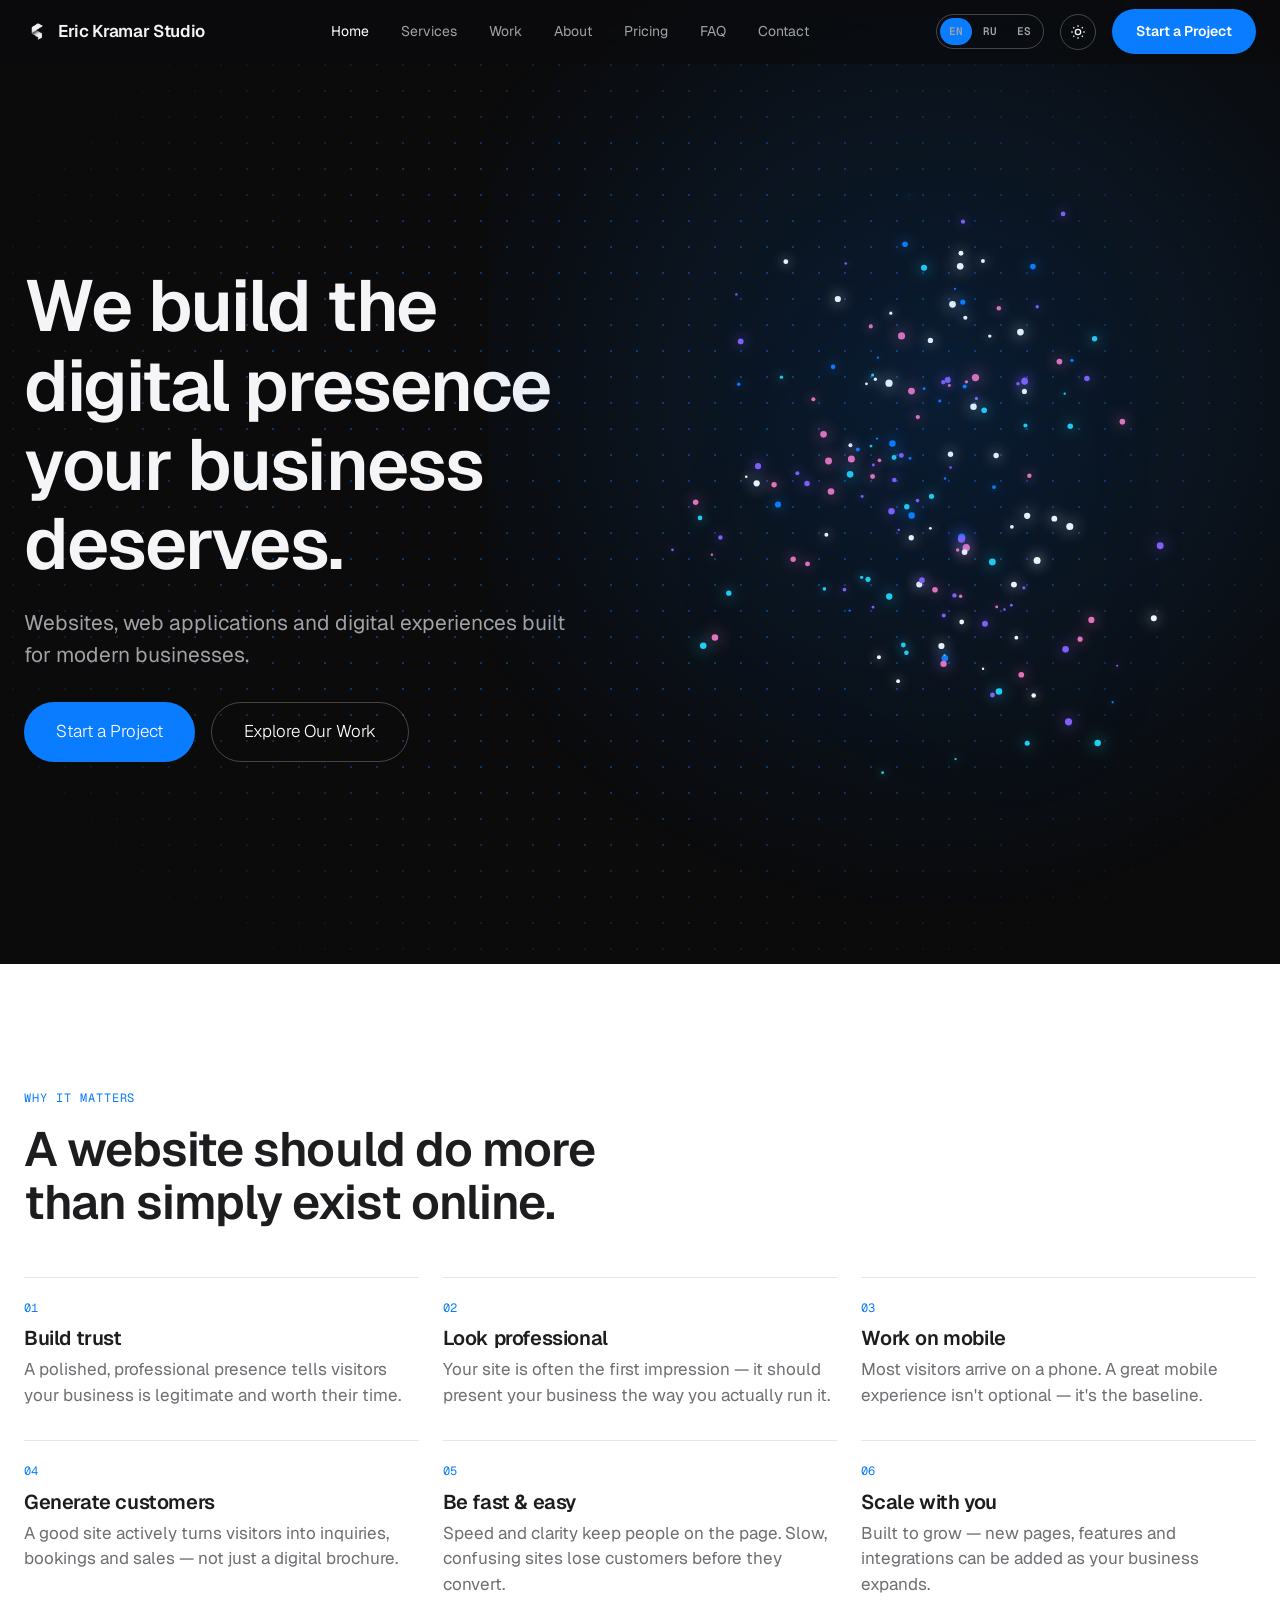
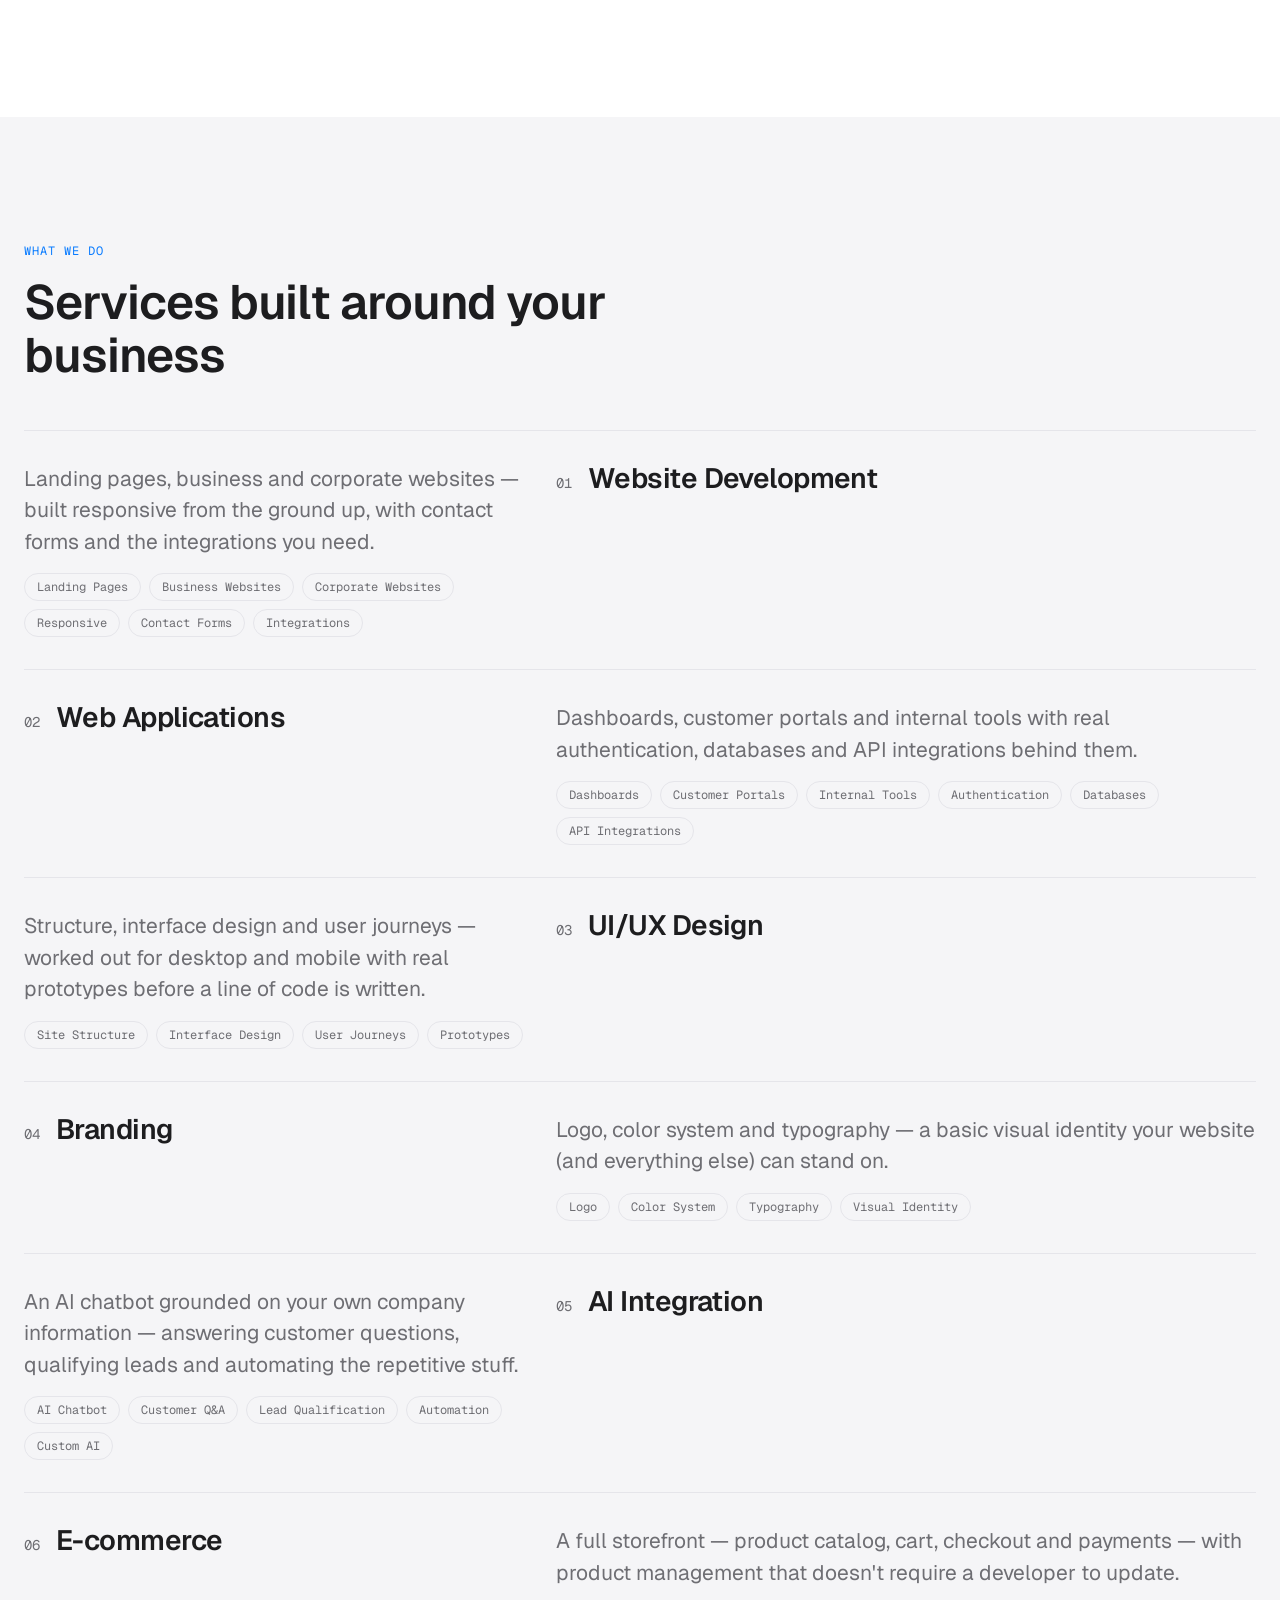
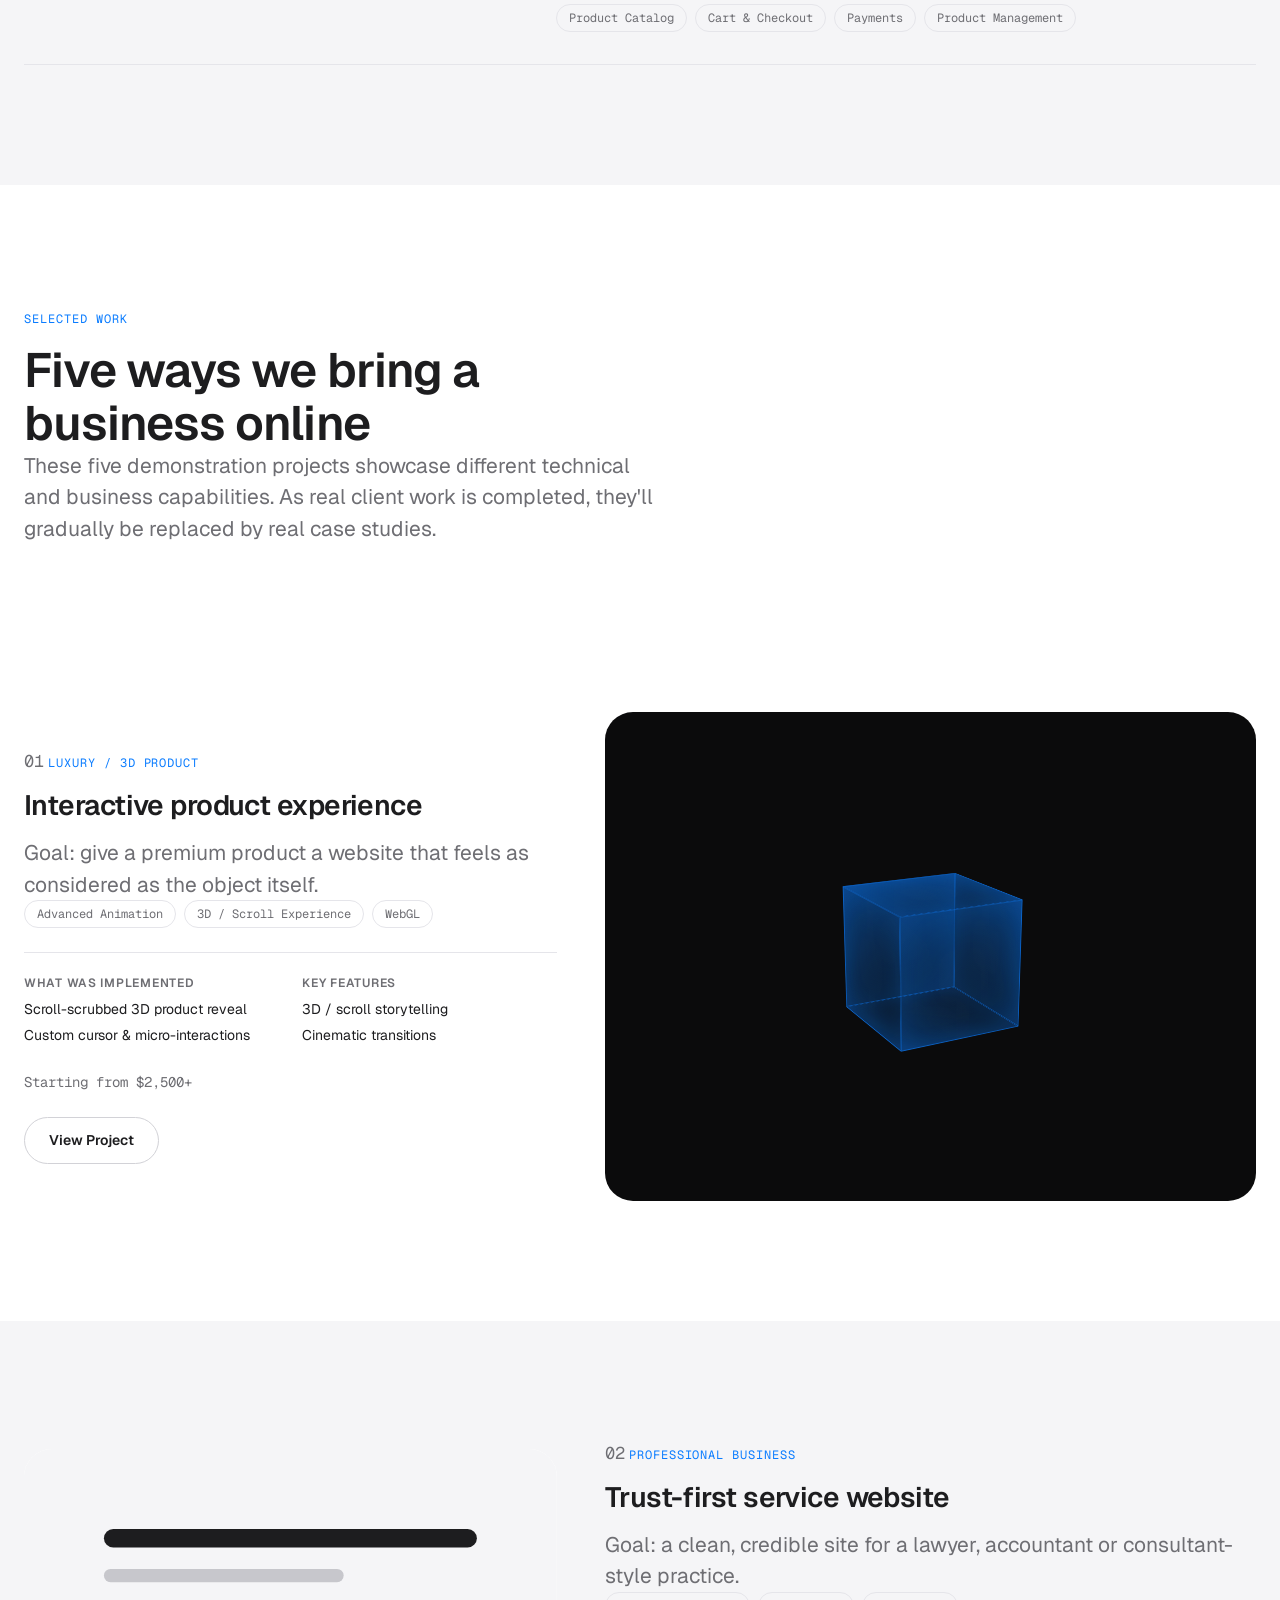
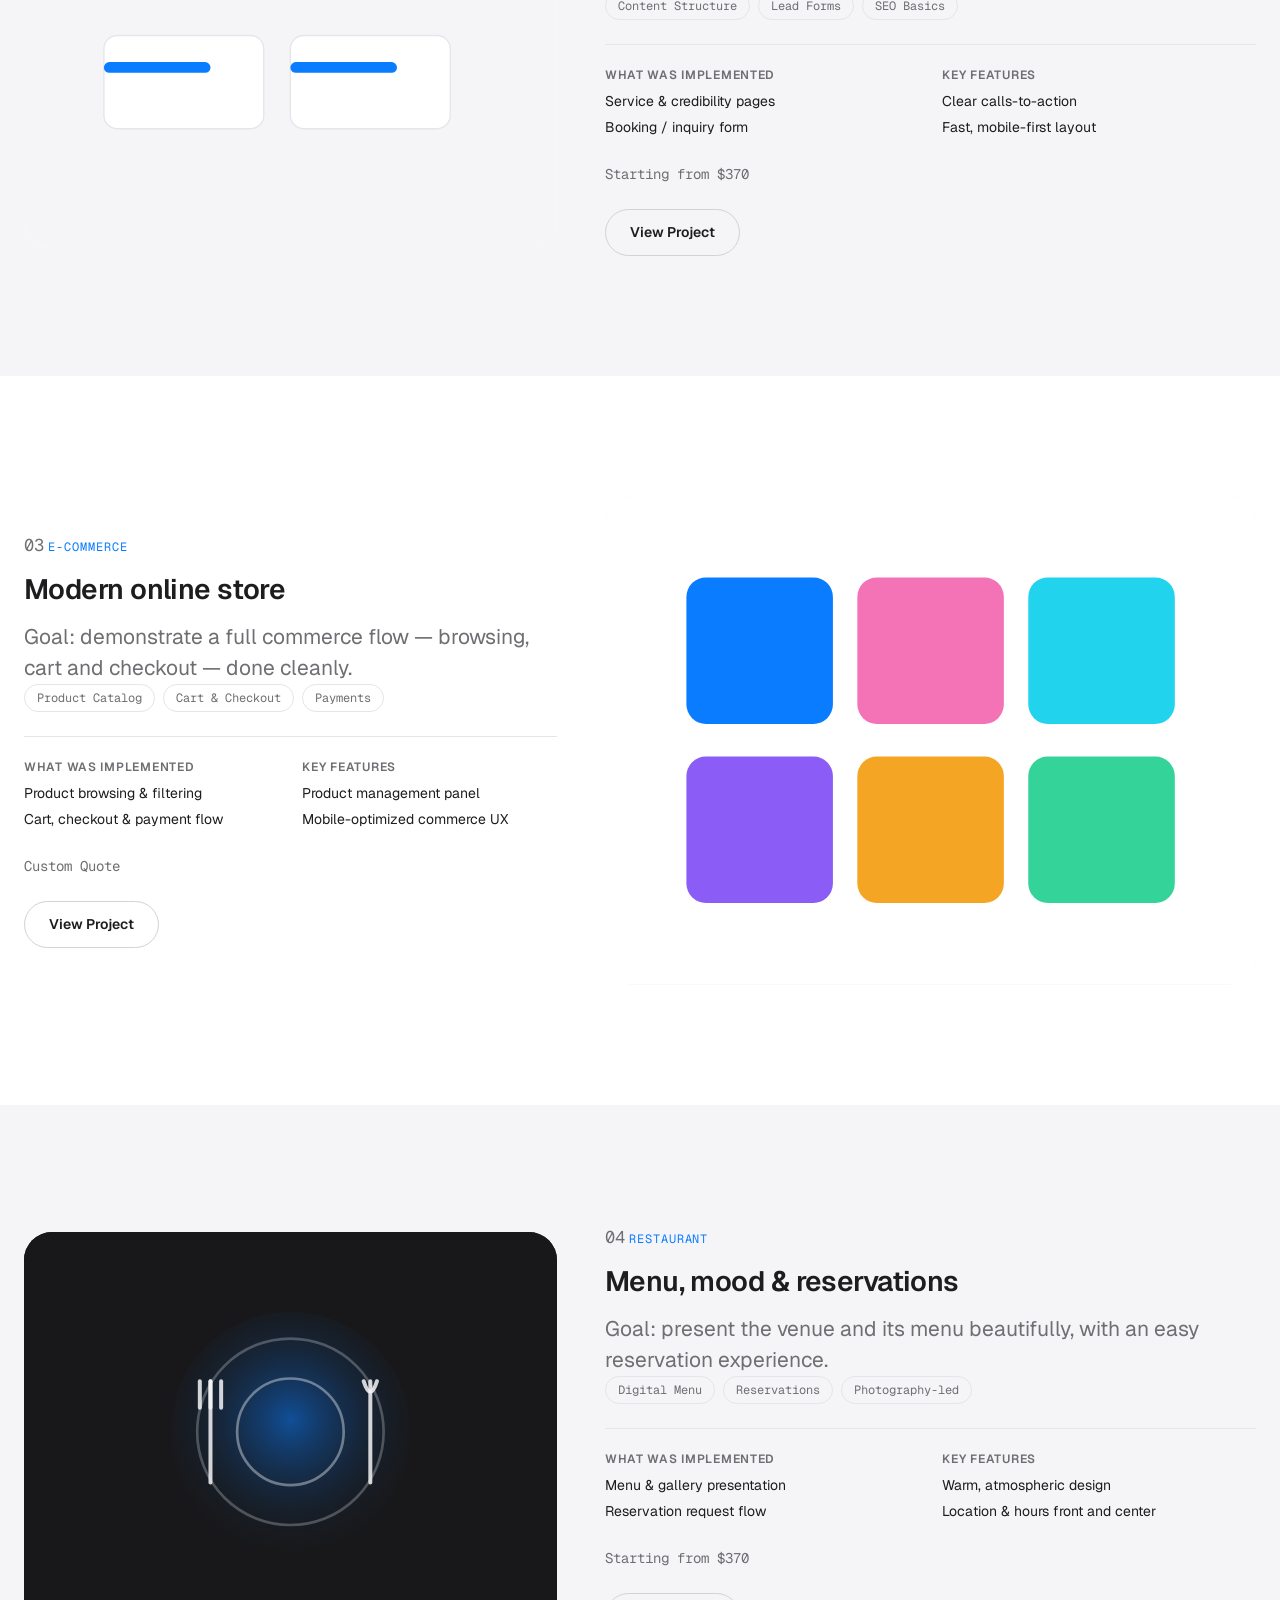
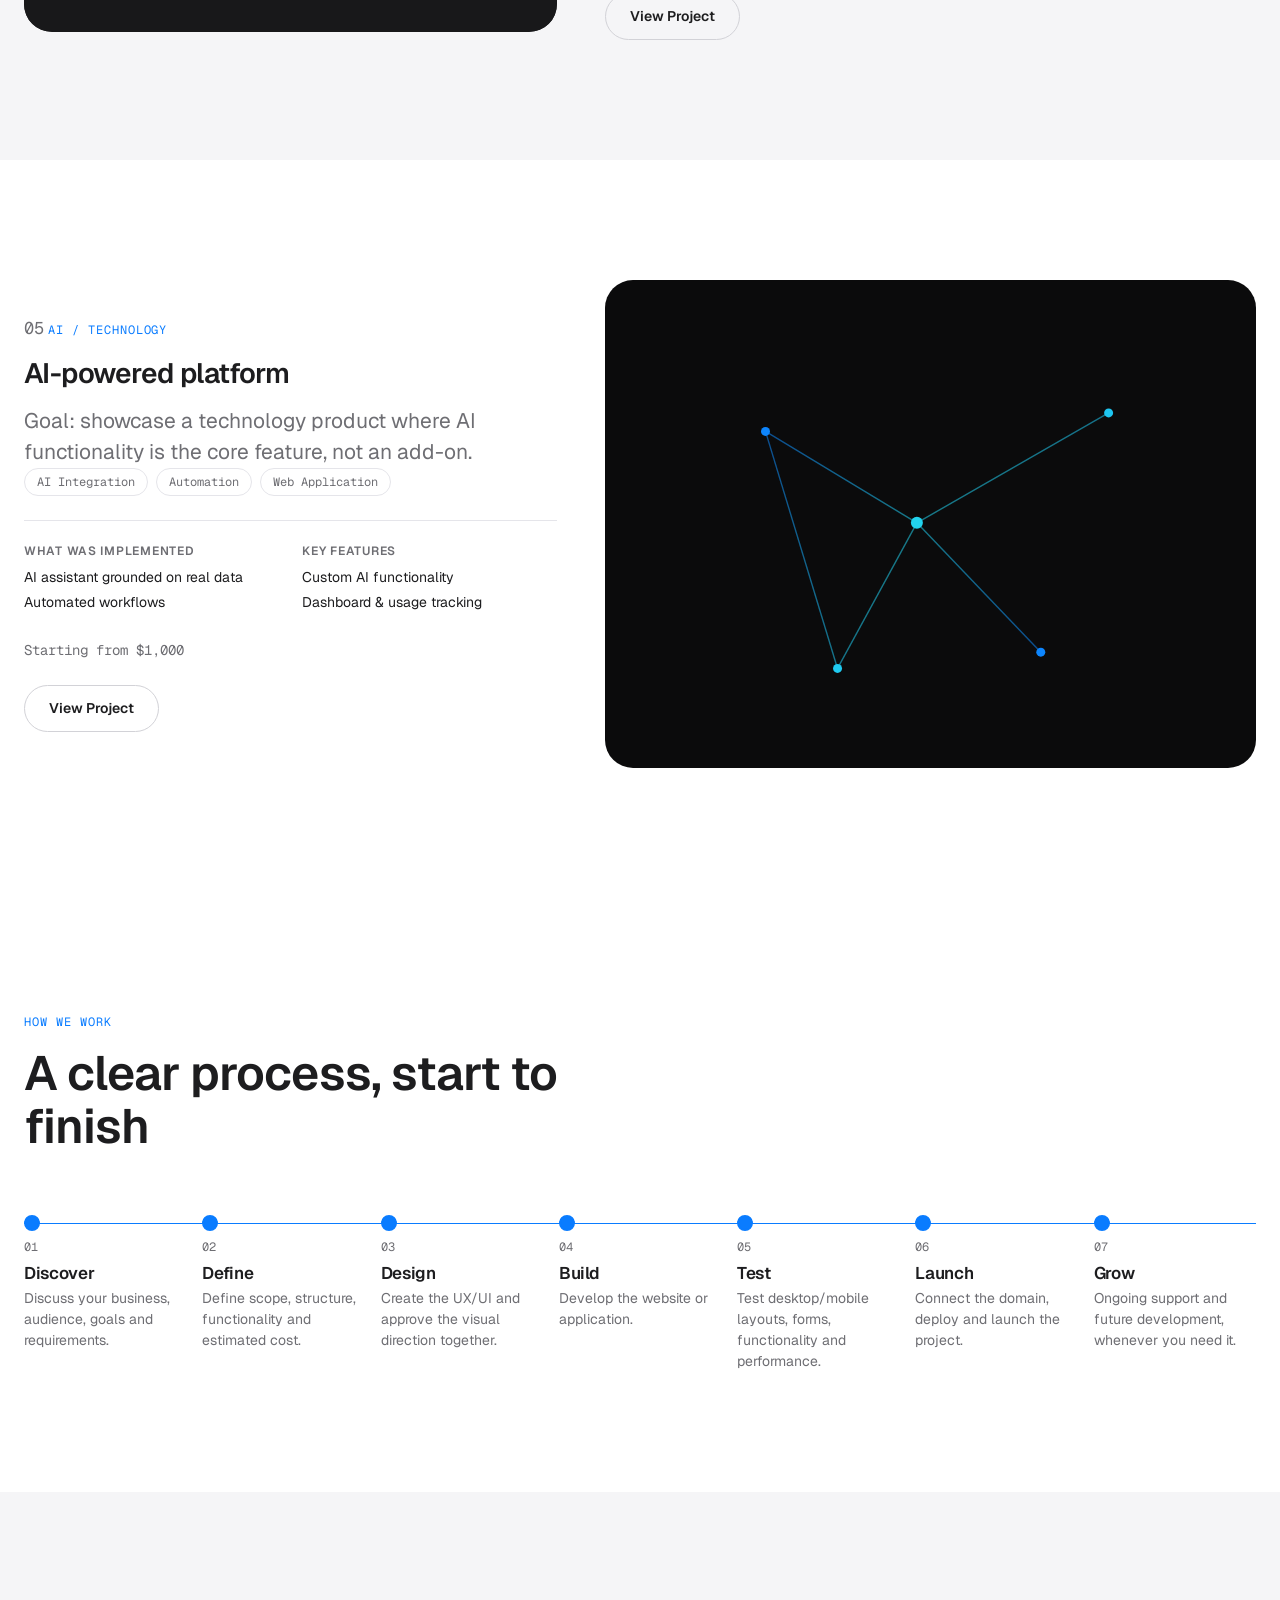
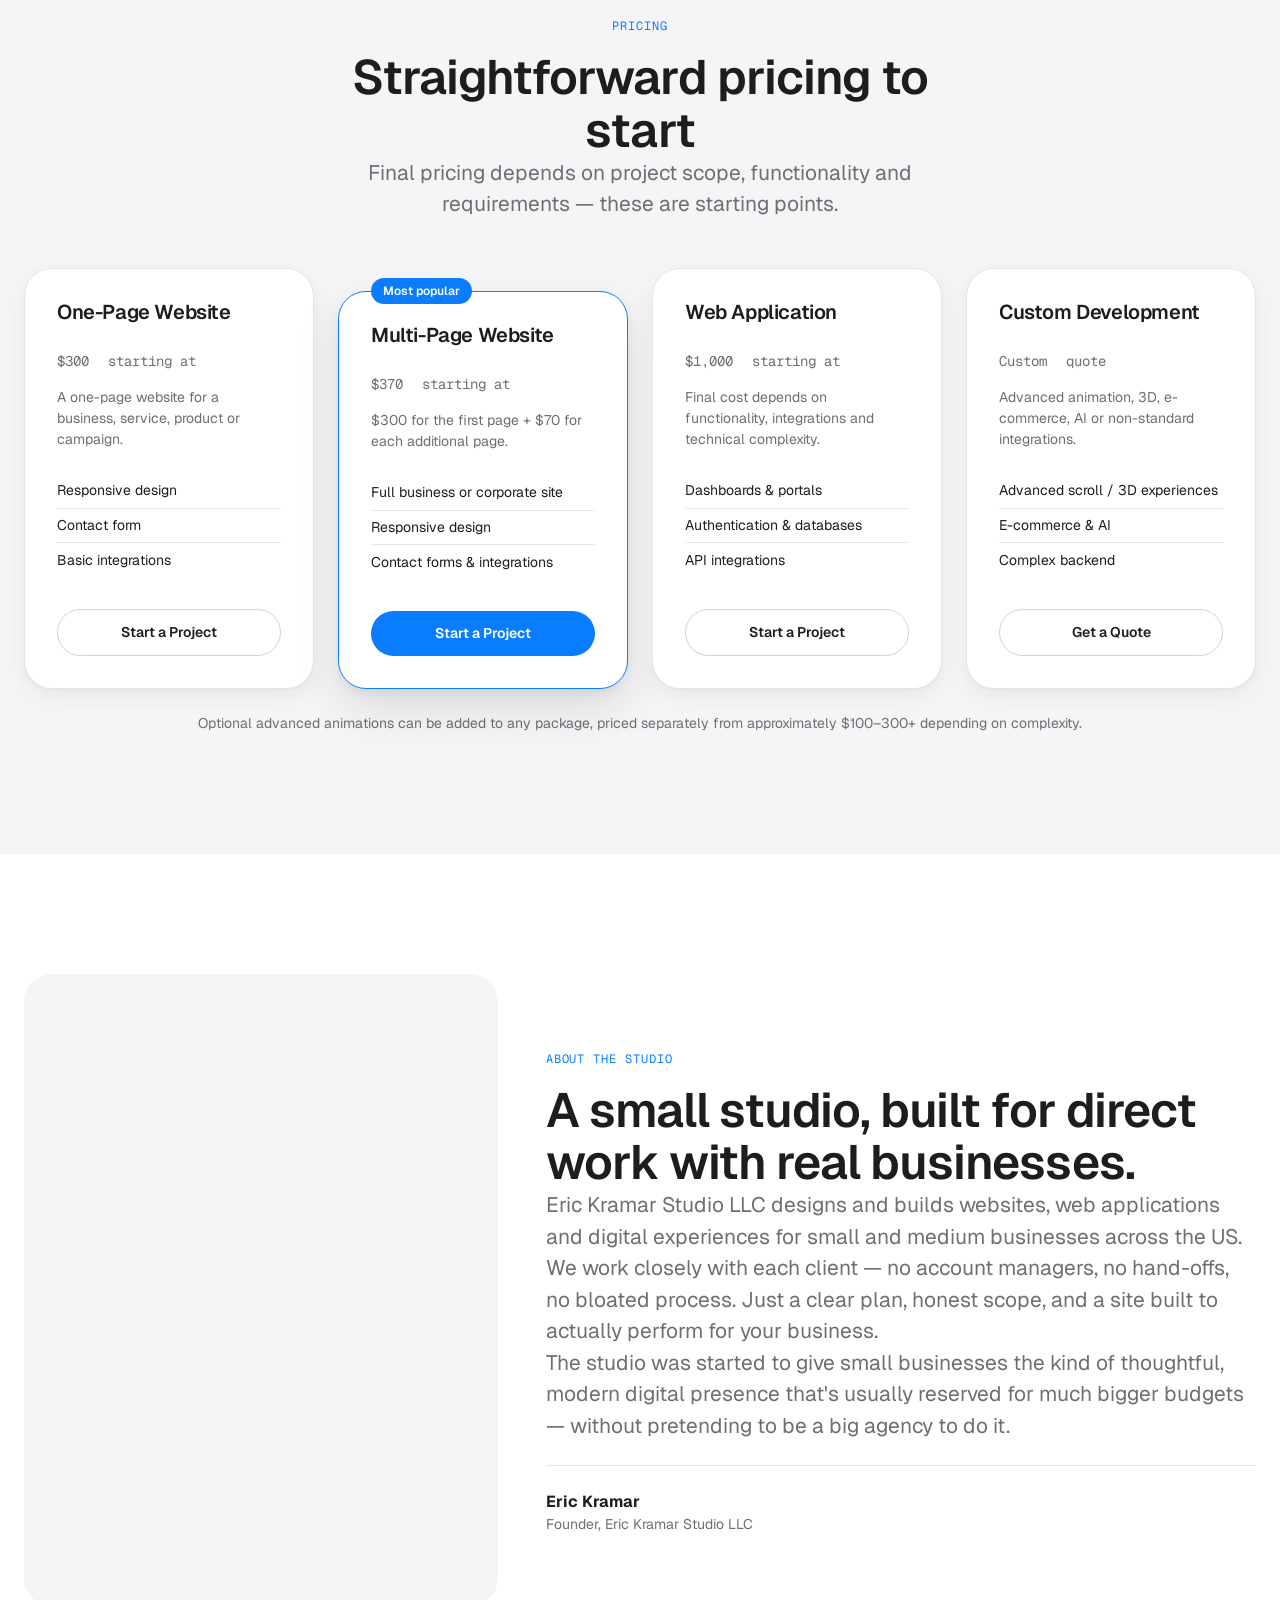
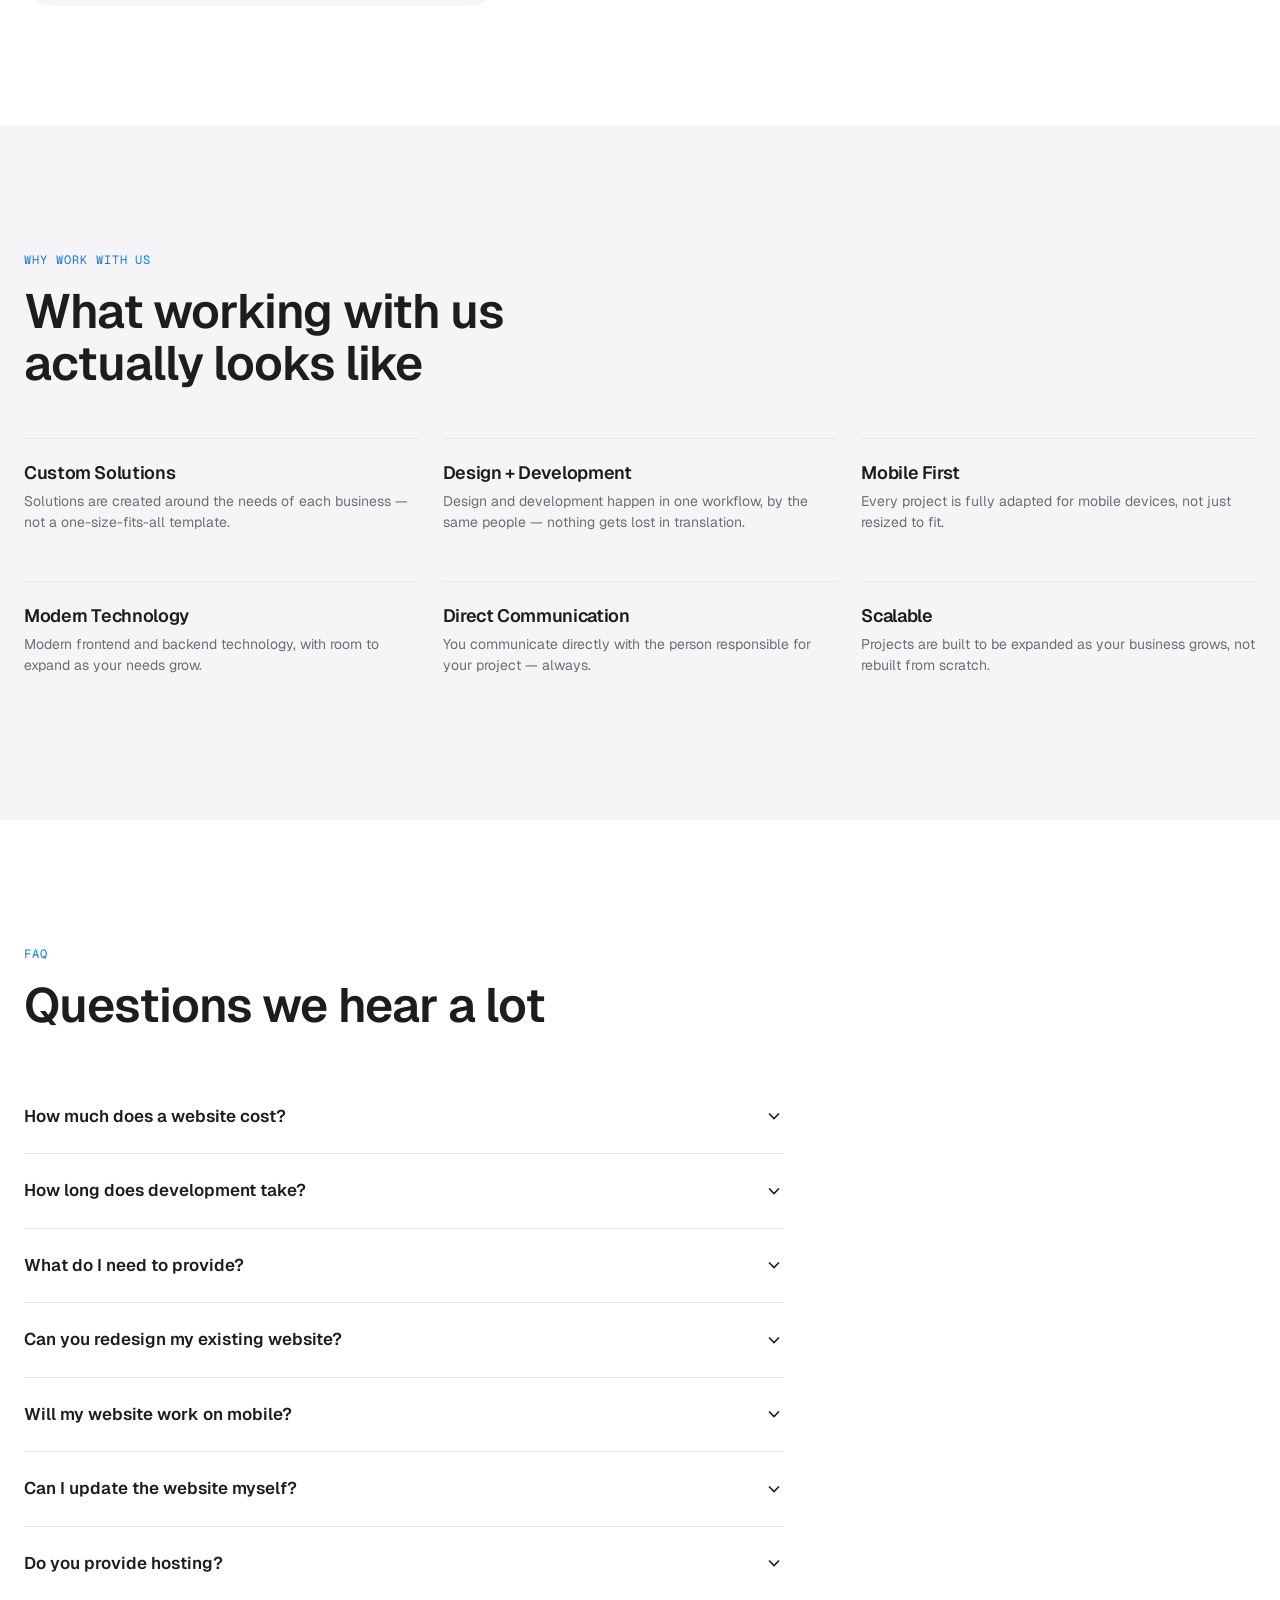
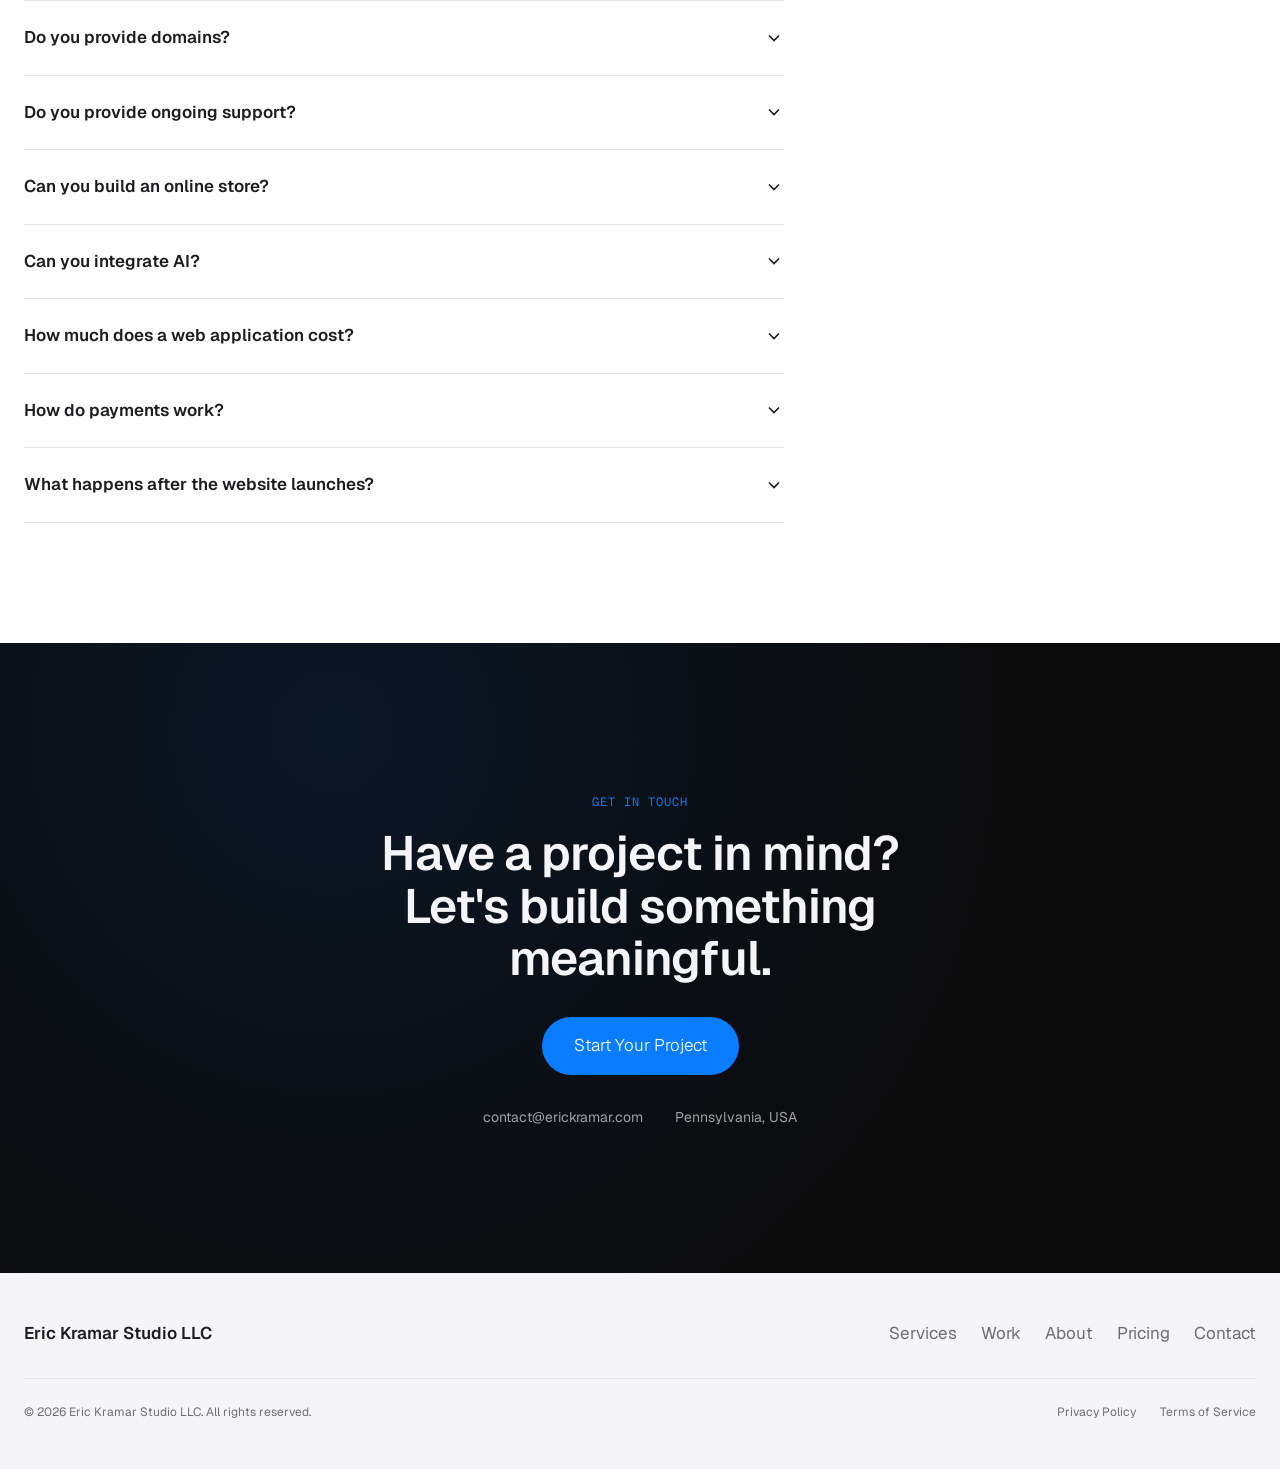
==== commit b2de5d4b: "Reduce hover scatter radius and speed on the particle logo Previous tuning pass accidentally softene" ====
--- a/index.html
+++ b/index.html
@@ -16,11 +16,11 @@
 <link rel="preconnect" href="https://fonts.gstatic.com" crossorigin />
 <link href="https://fonts.googleapis.com/css2?family=Geist:wght@300;400;600&family=Geist+Mono:wght@400;600&display=swap" rel="stylesheet" />
 
-<link rel="stylesheet" href="css/variables.css?v=13" />
-<link rel="stylesheet" href="css/base.css?v=13" />
-<link rel="stylesheet" href="css/components.css?v=13" />
-<link rel="stylesheet" href="css/sections.css?v=13" />
-<link rel="stylesheet" href="css/animations.css?v=13" />
+<link rel="stylesheet" href="css/variables.css?v=14" />
+<link rel="stylesheet" href="css/base.css?v=14" />
+<link rel="stylesheet" href="css/components.css?v=14" />
+<link rel="stylesheet" href="css/sections.css?v=14" />
+<link rel="stylesheet" href="css/animations.css?v=14" />
 </head>
 <body>
 <a class="skip-link" href="#main" data-i18n="a11y.skip_link">Skip to content</a>
@@ -815,16 +815,16 @@
 </div>
 
 <script>document.getElementById("year").textContent = new Date().getFullYear();</script>
-<script src="js/i18n-data.js?v=13"></script>
-<script src="js/i18n.js?v=13"></script>
-<script src="js/theme.js?v=13"></script>
-<script src="js/nav.js?v=13"></script>
-<script src="js/animations.js?v=13"></script>
-<script src="js/faq.js?v=13"></script>
-<script src="js/particle-logo.js?v=13"></script>
-<script src="js/cube.js?v=13"></script>
-<script src="js/node-network.js?v=13"></script>
-<script src="js/pricing-override.js?v=13"></script>
-<script src="js/project-gallery.js?v=13"></script>
+<script src="js/i18n-data.js?v=14"></script>
+<script src="js/i18n.js?v=14"></script>
+<script src="js/theme.js?v=14"></script>
+<script src="js/nav.js?v=14"></script>
+<script src="js/animations.js?v=14"></script>
+<script src="js/faq.js?v=14"></script>
+<script src="js/particle-logo.js?v=14"></script>
+<script src="js/cube.js?v=14"></script>
+<script src="js/node-network.js?v=14"></script>
+<script src="js/pricing-override.js?v=14"></script>
+<script src="js/project-gallery.js?v=14"></script>
 </body>
 </html>
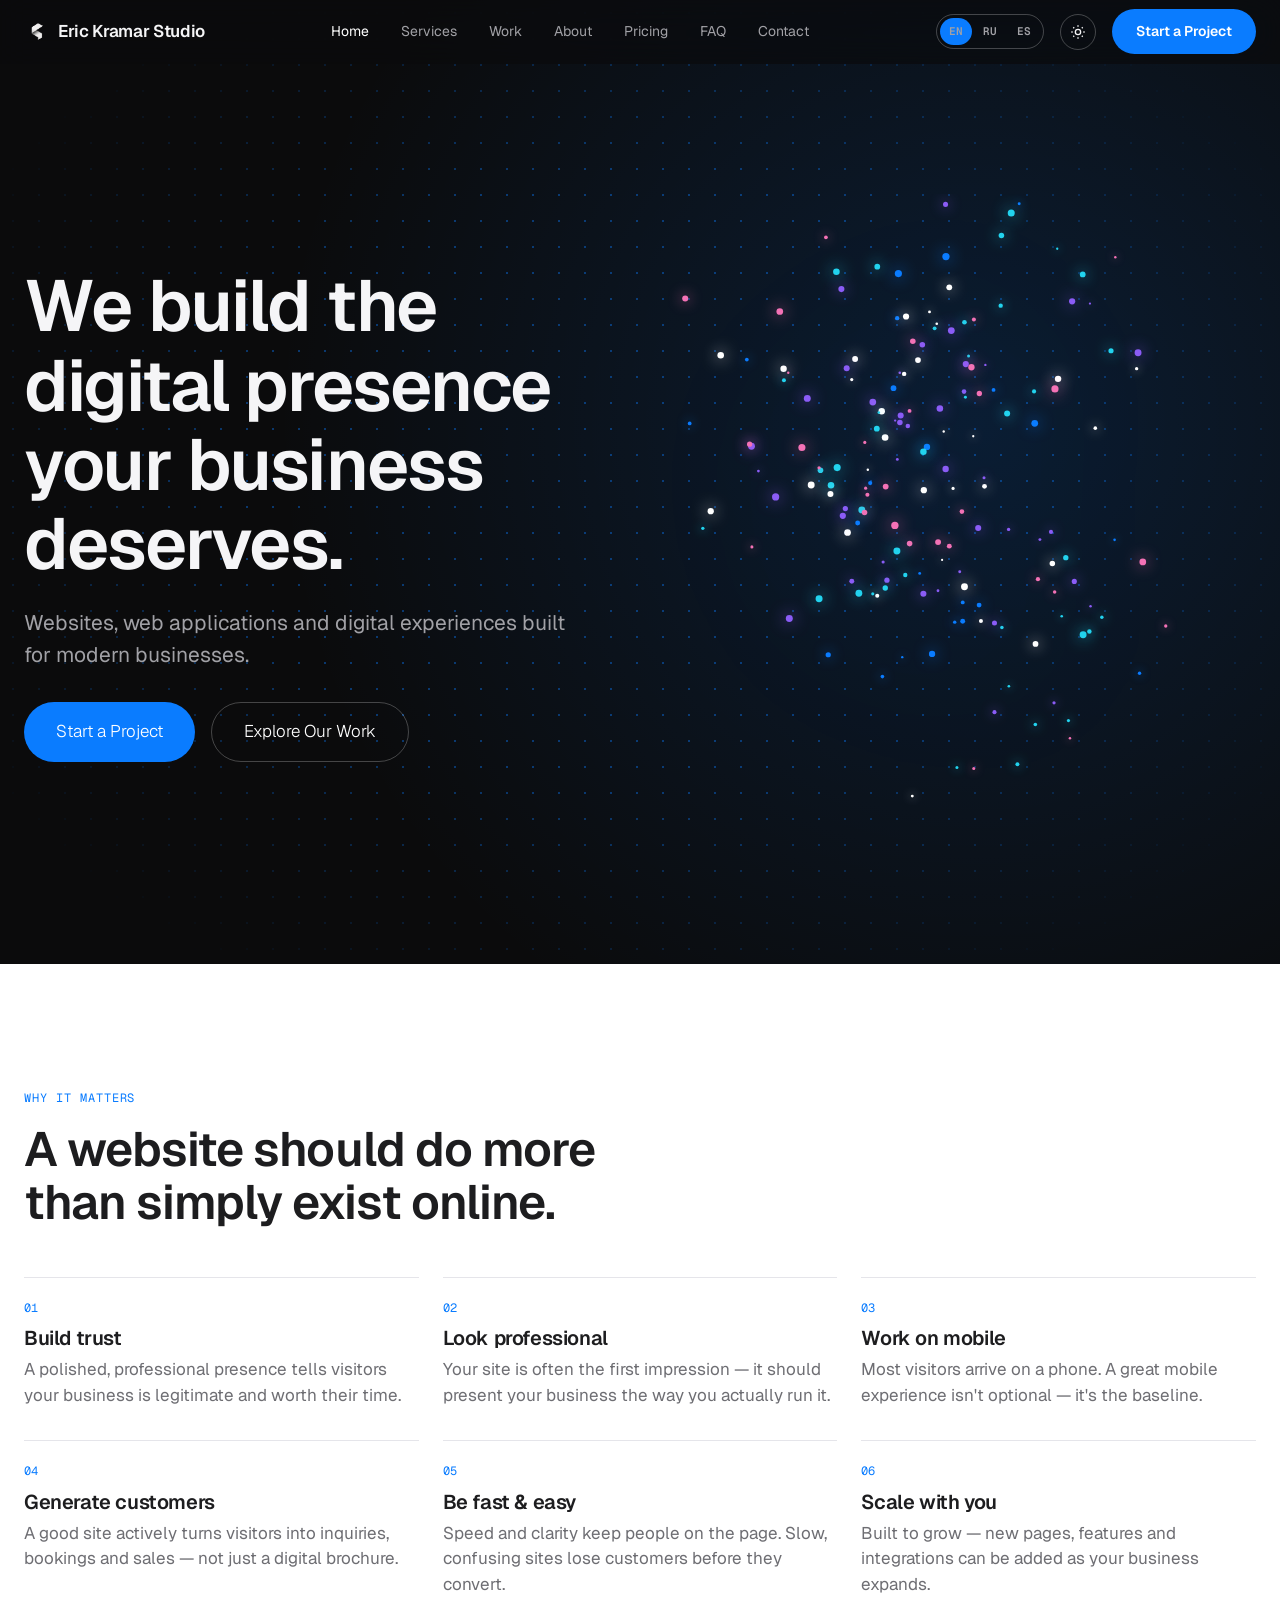
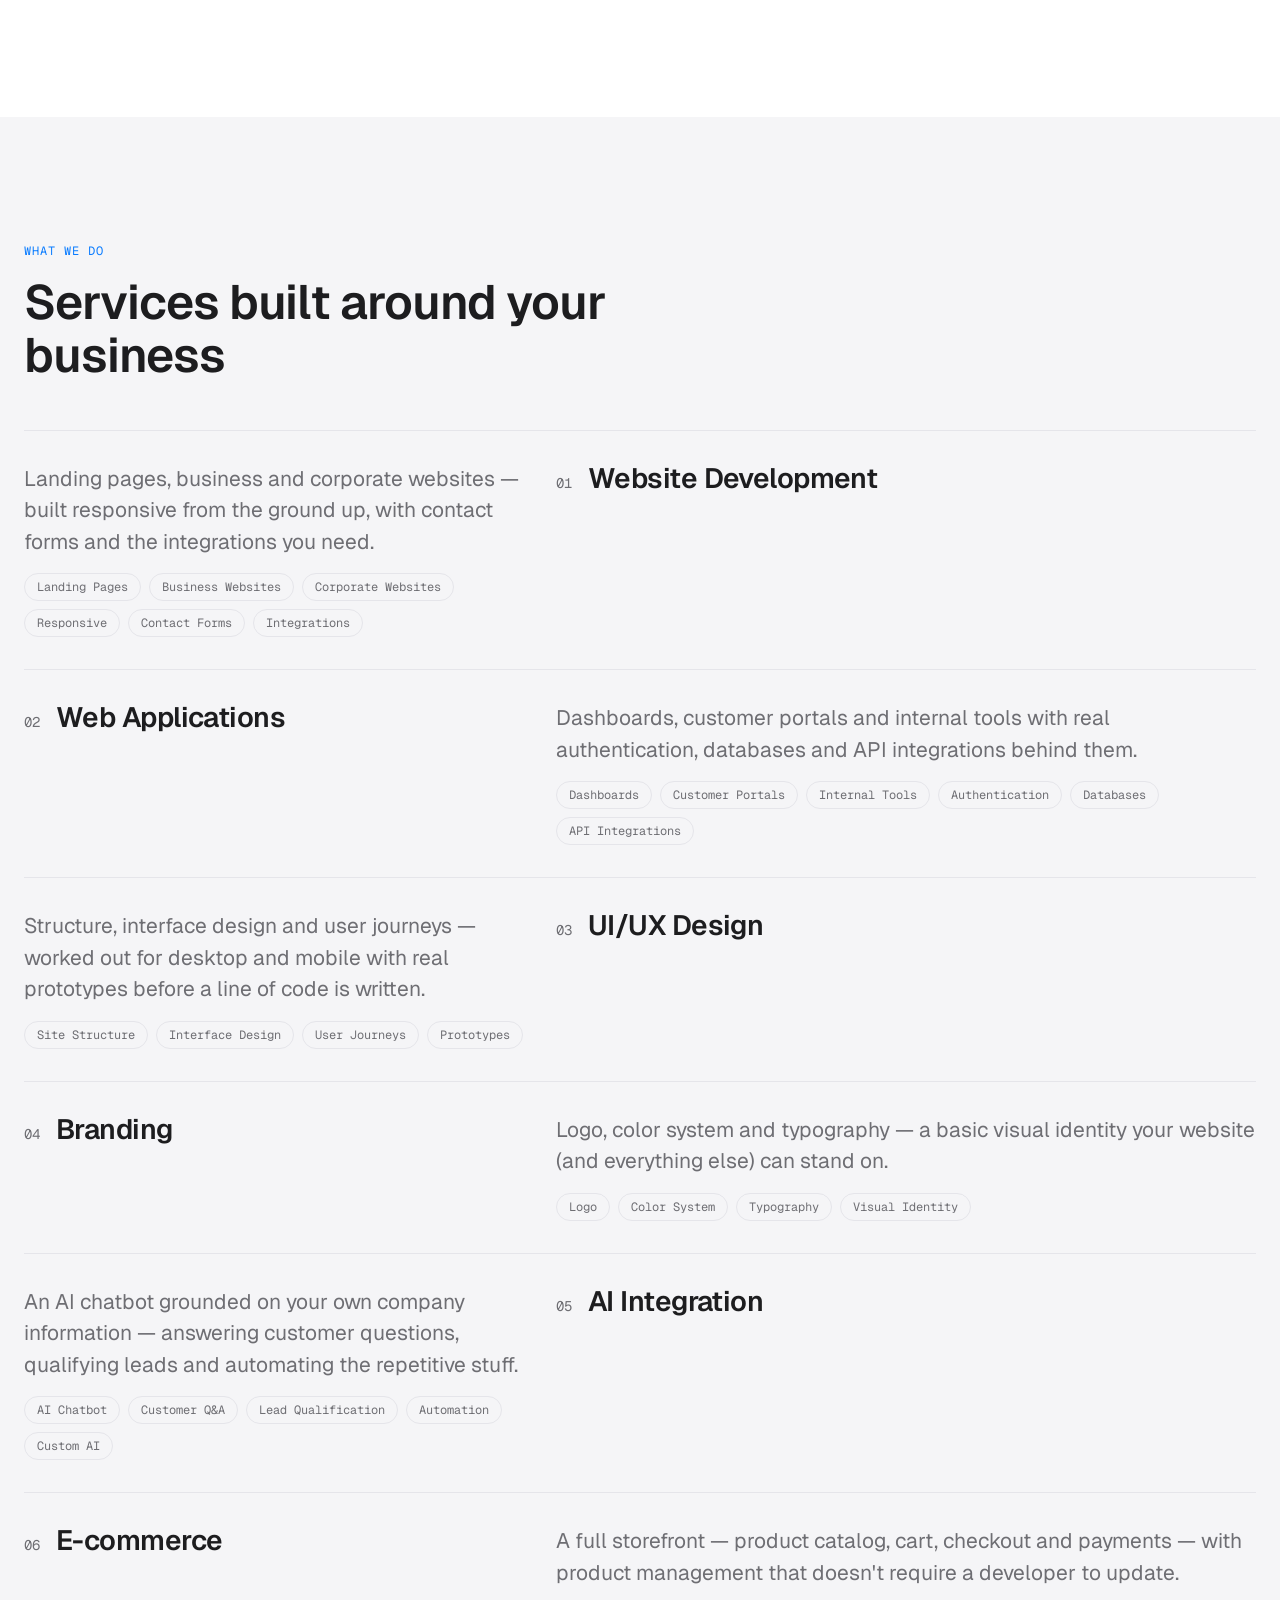
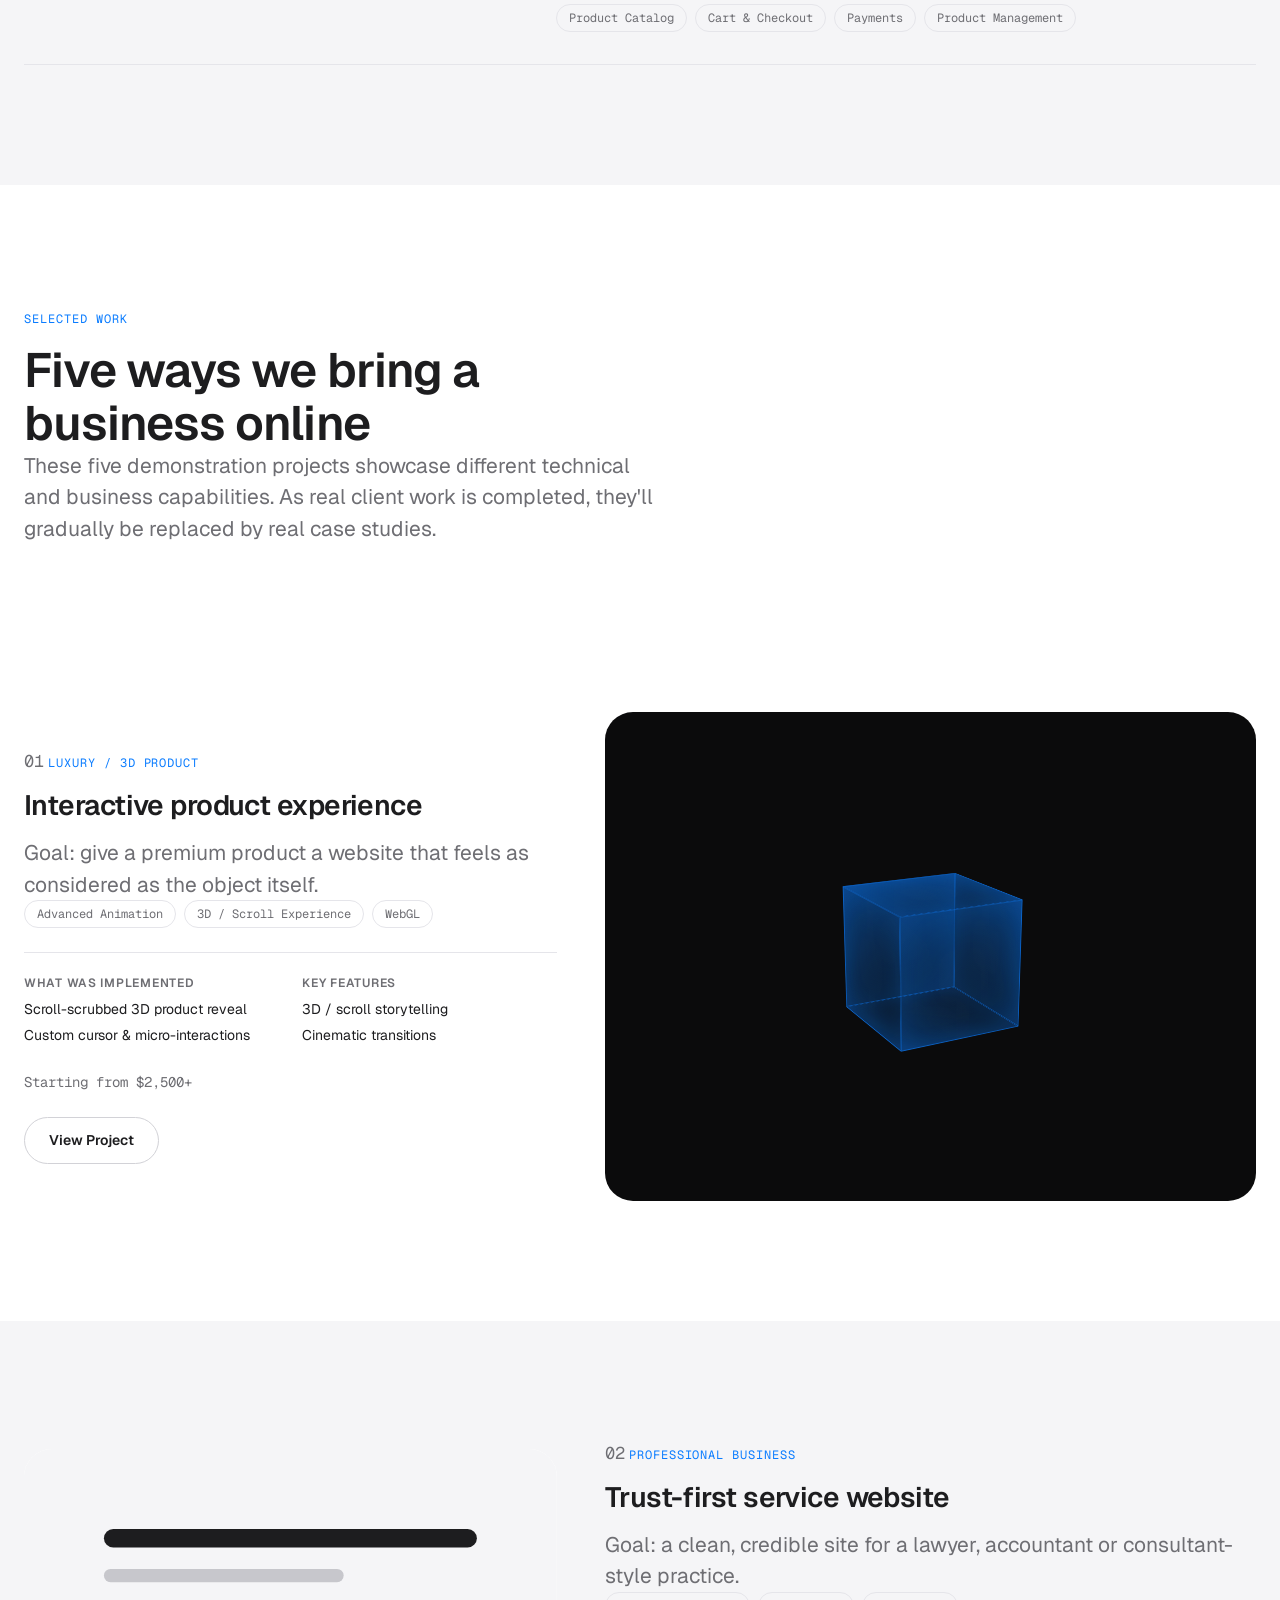
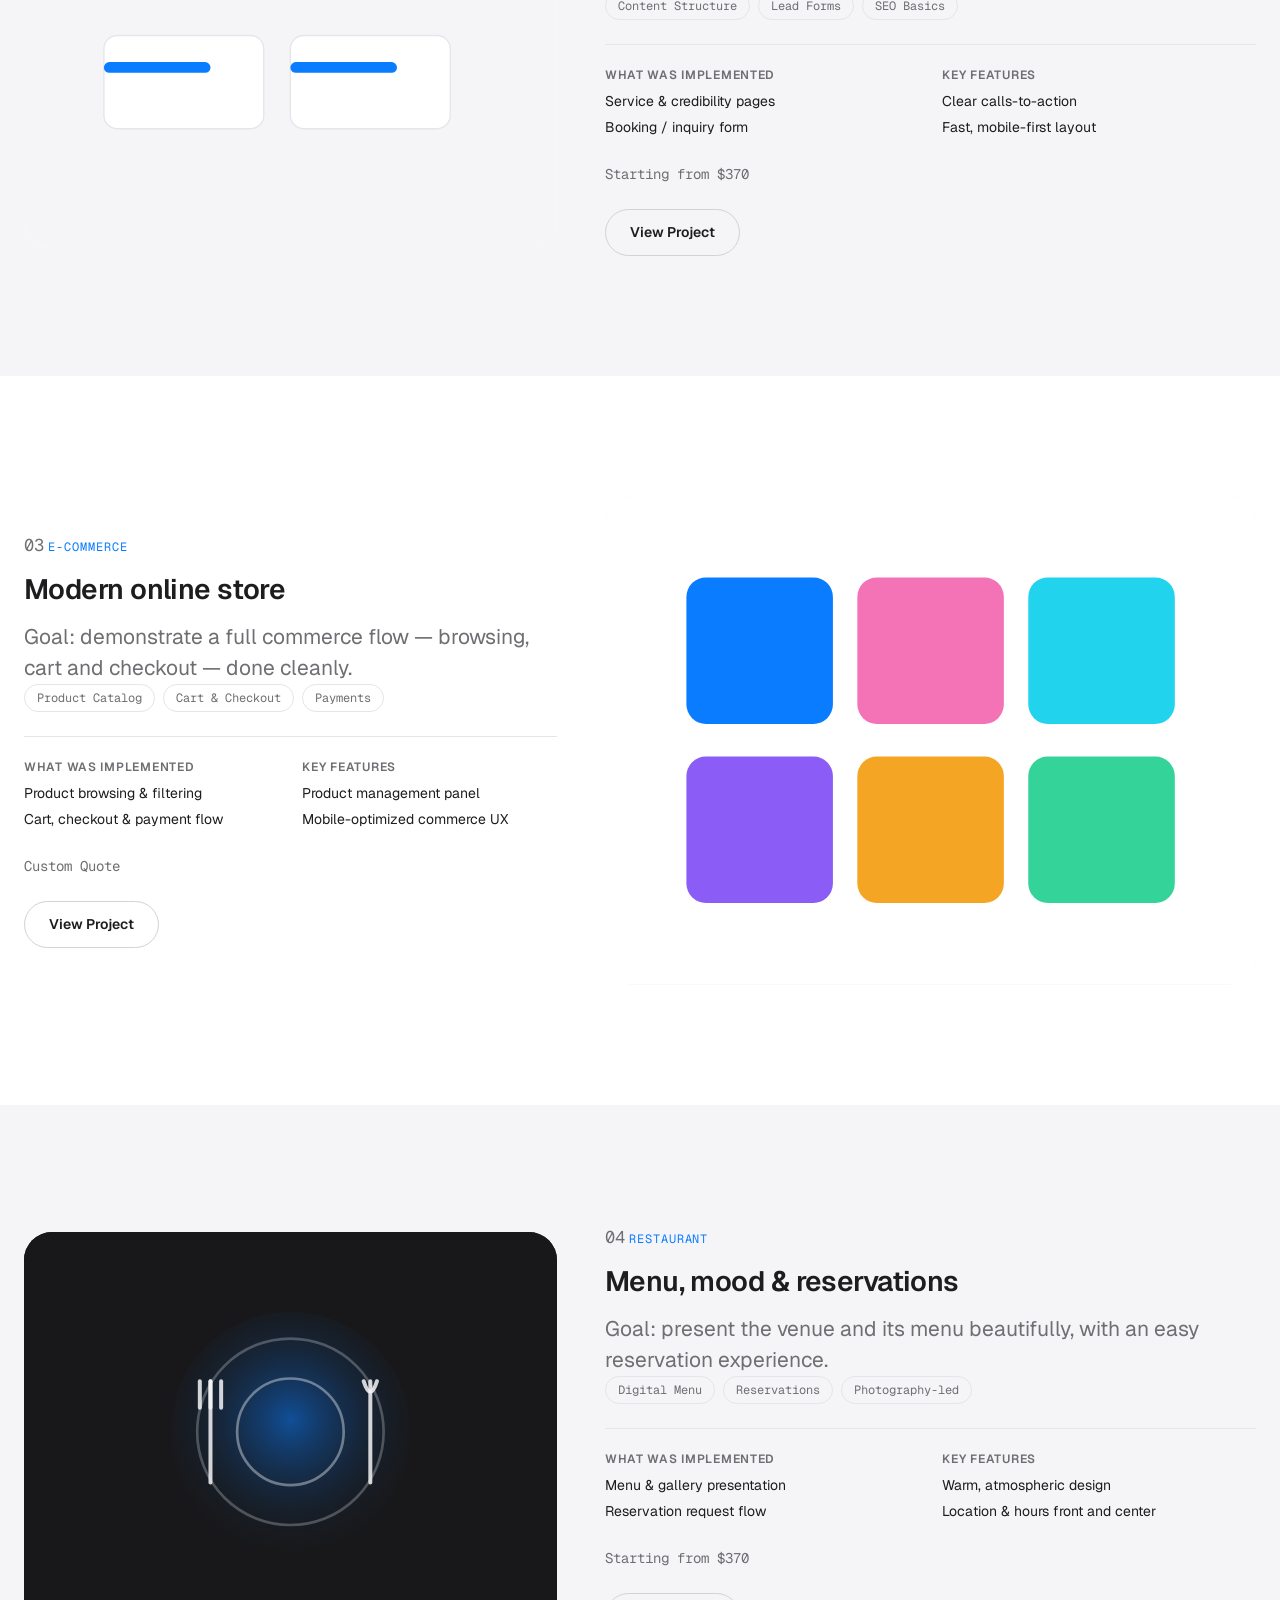
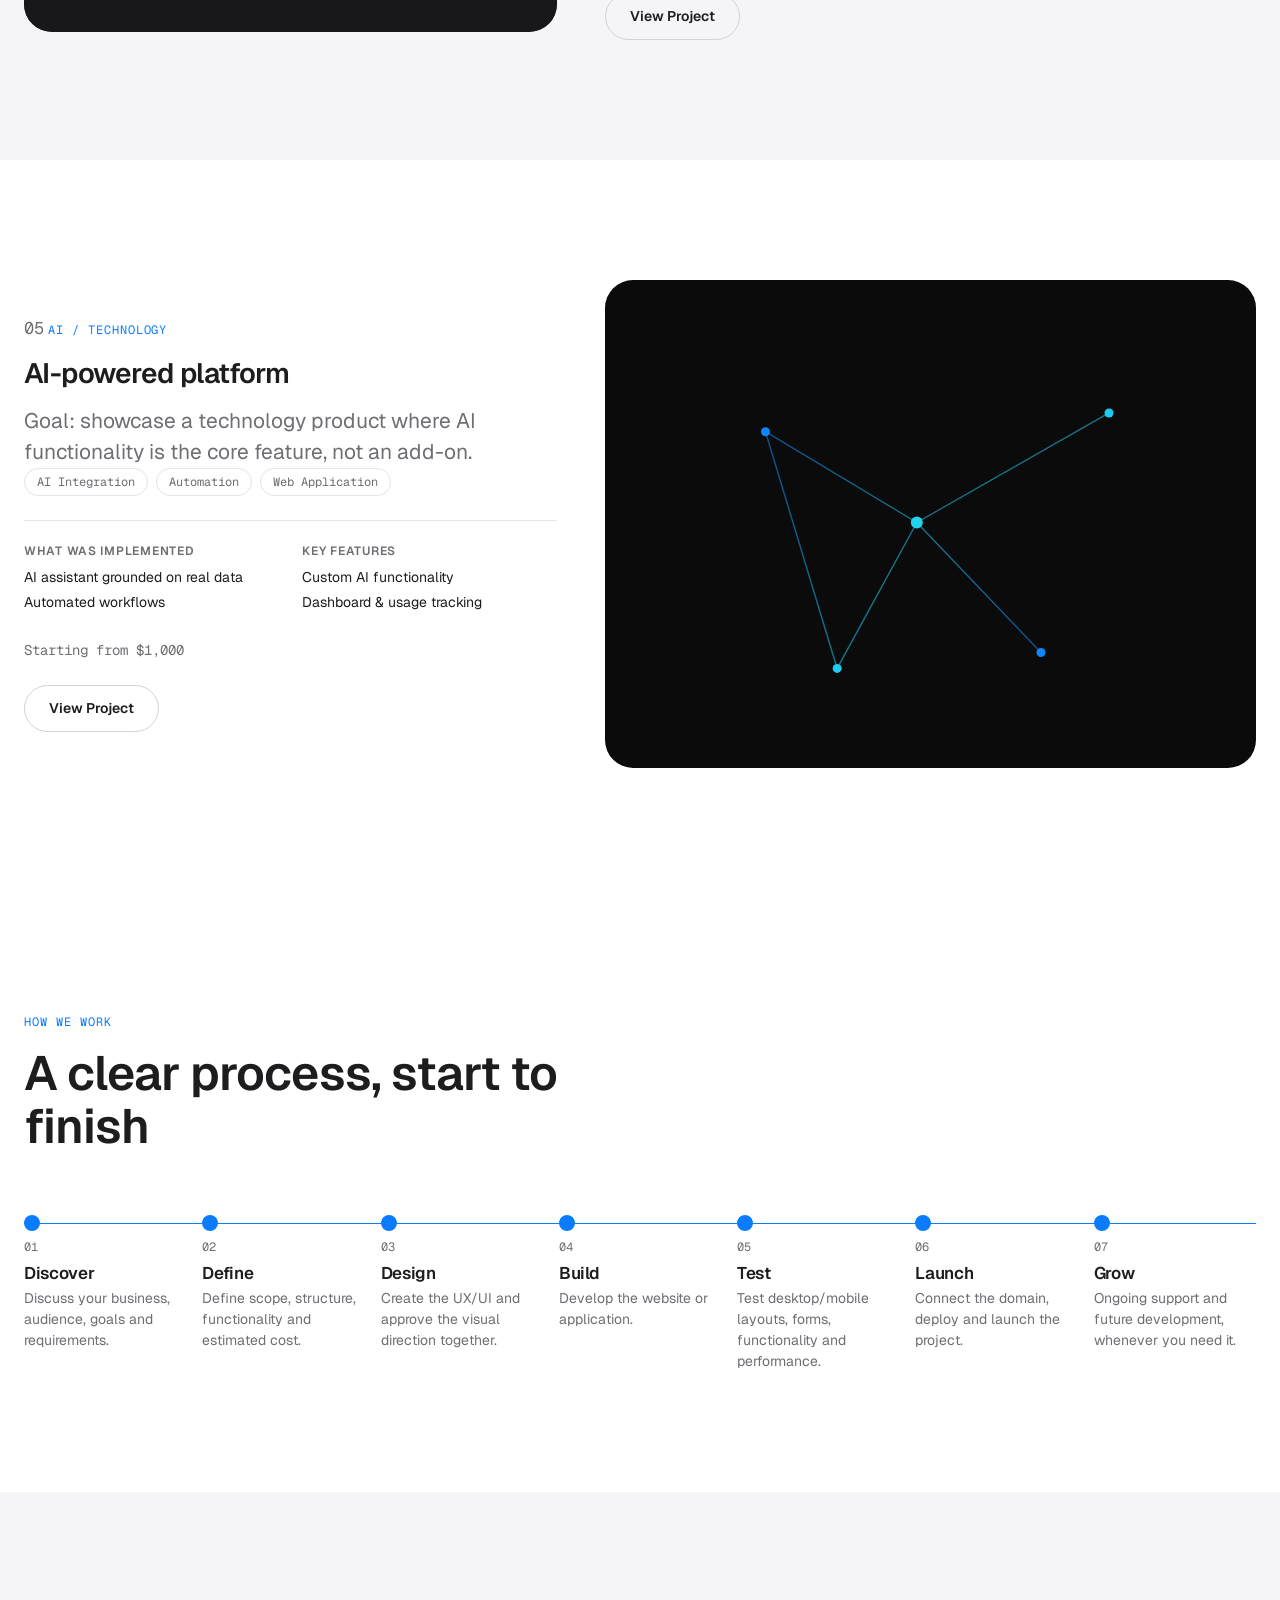
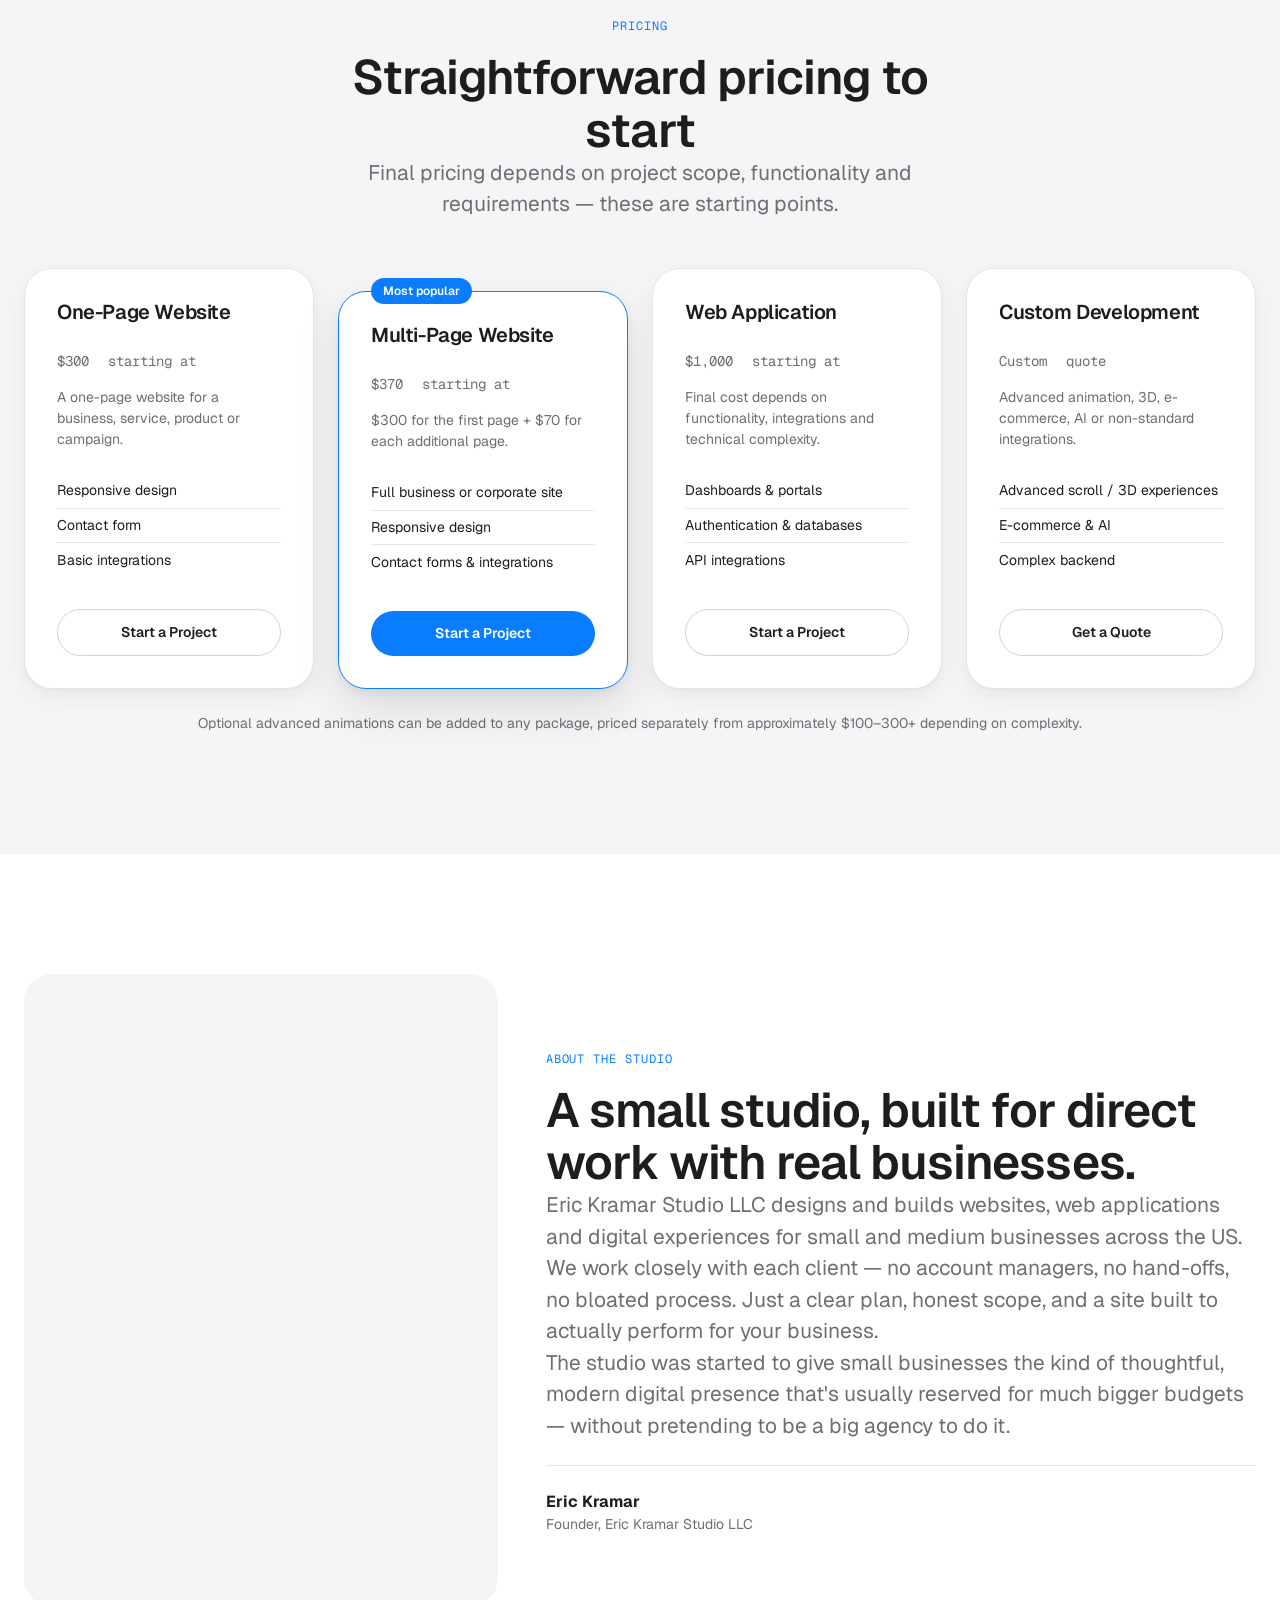
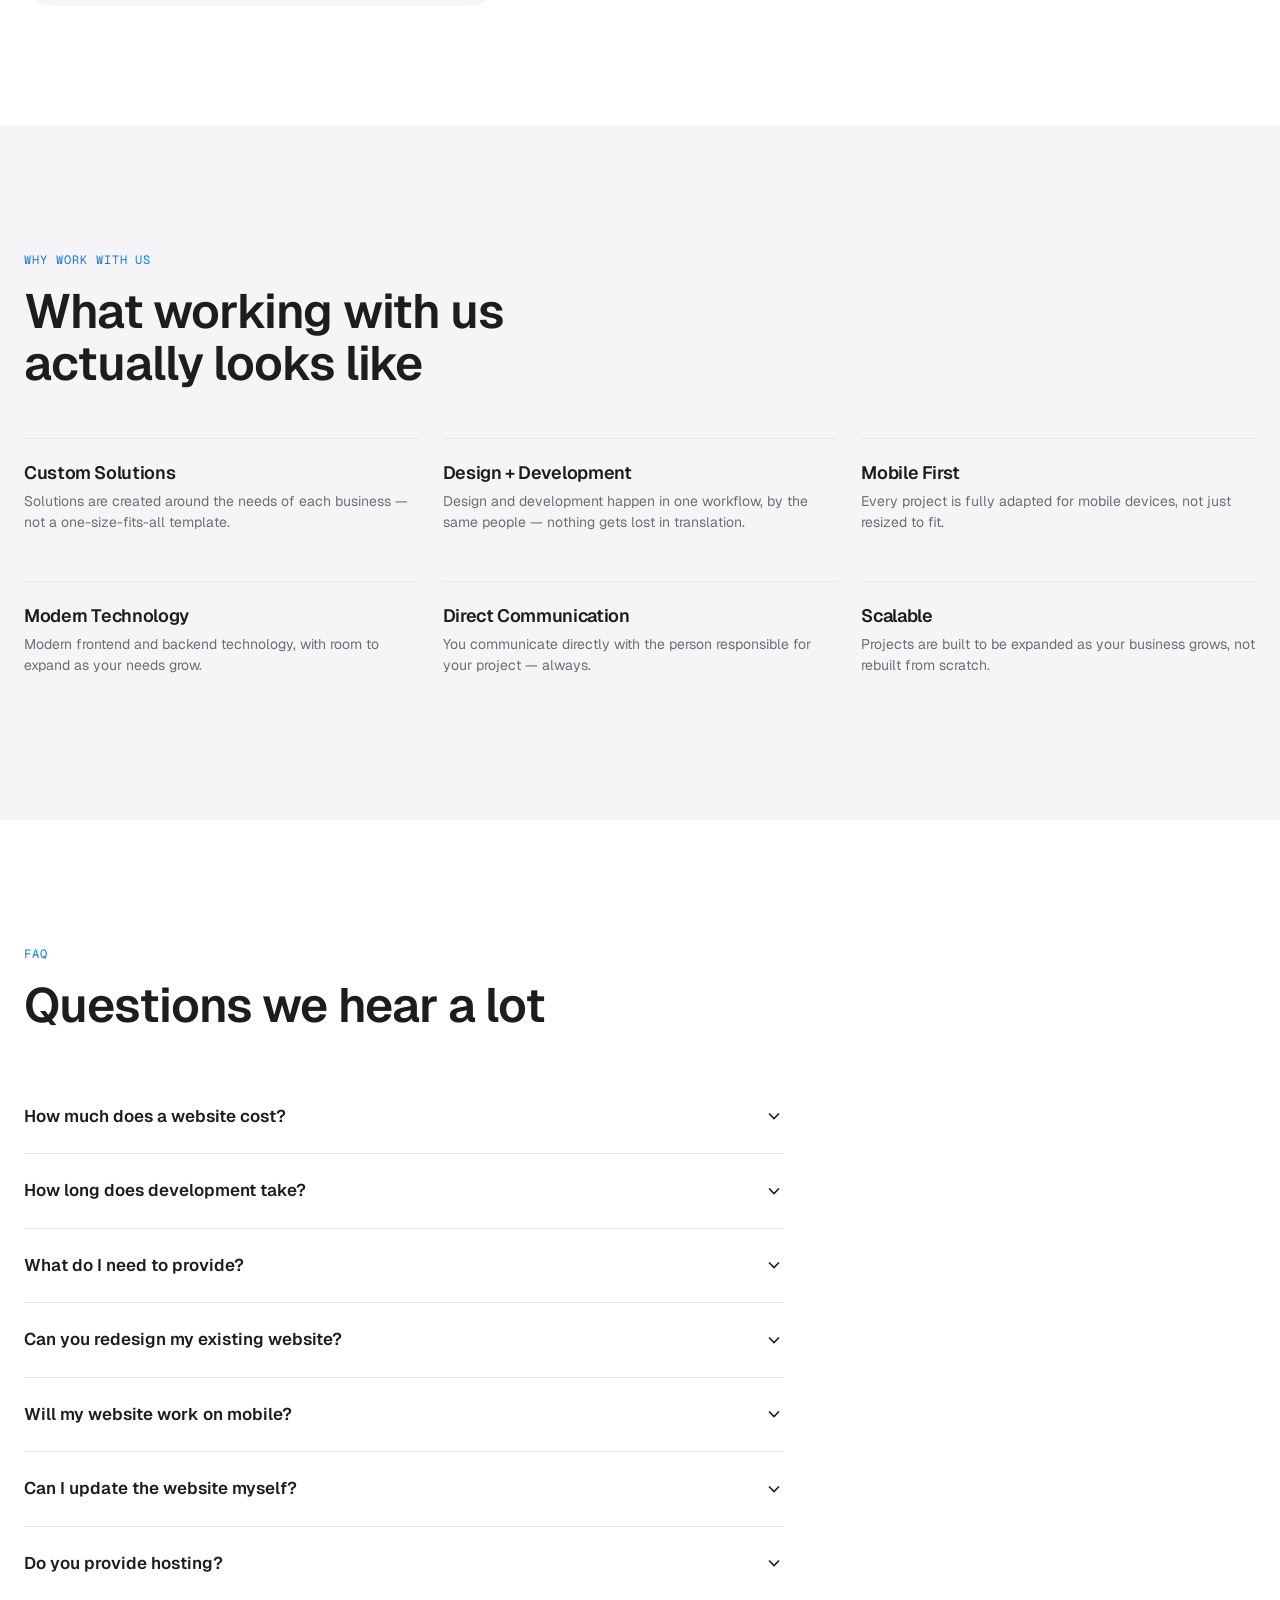
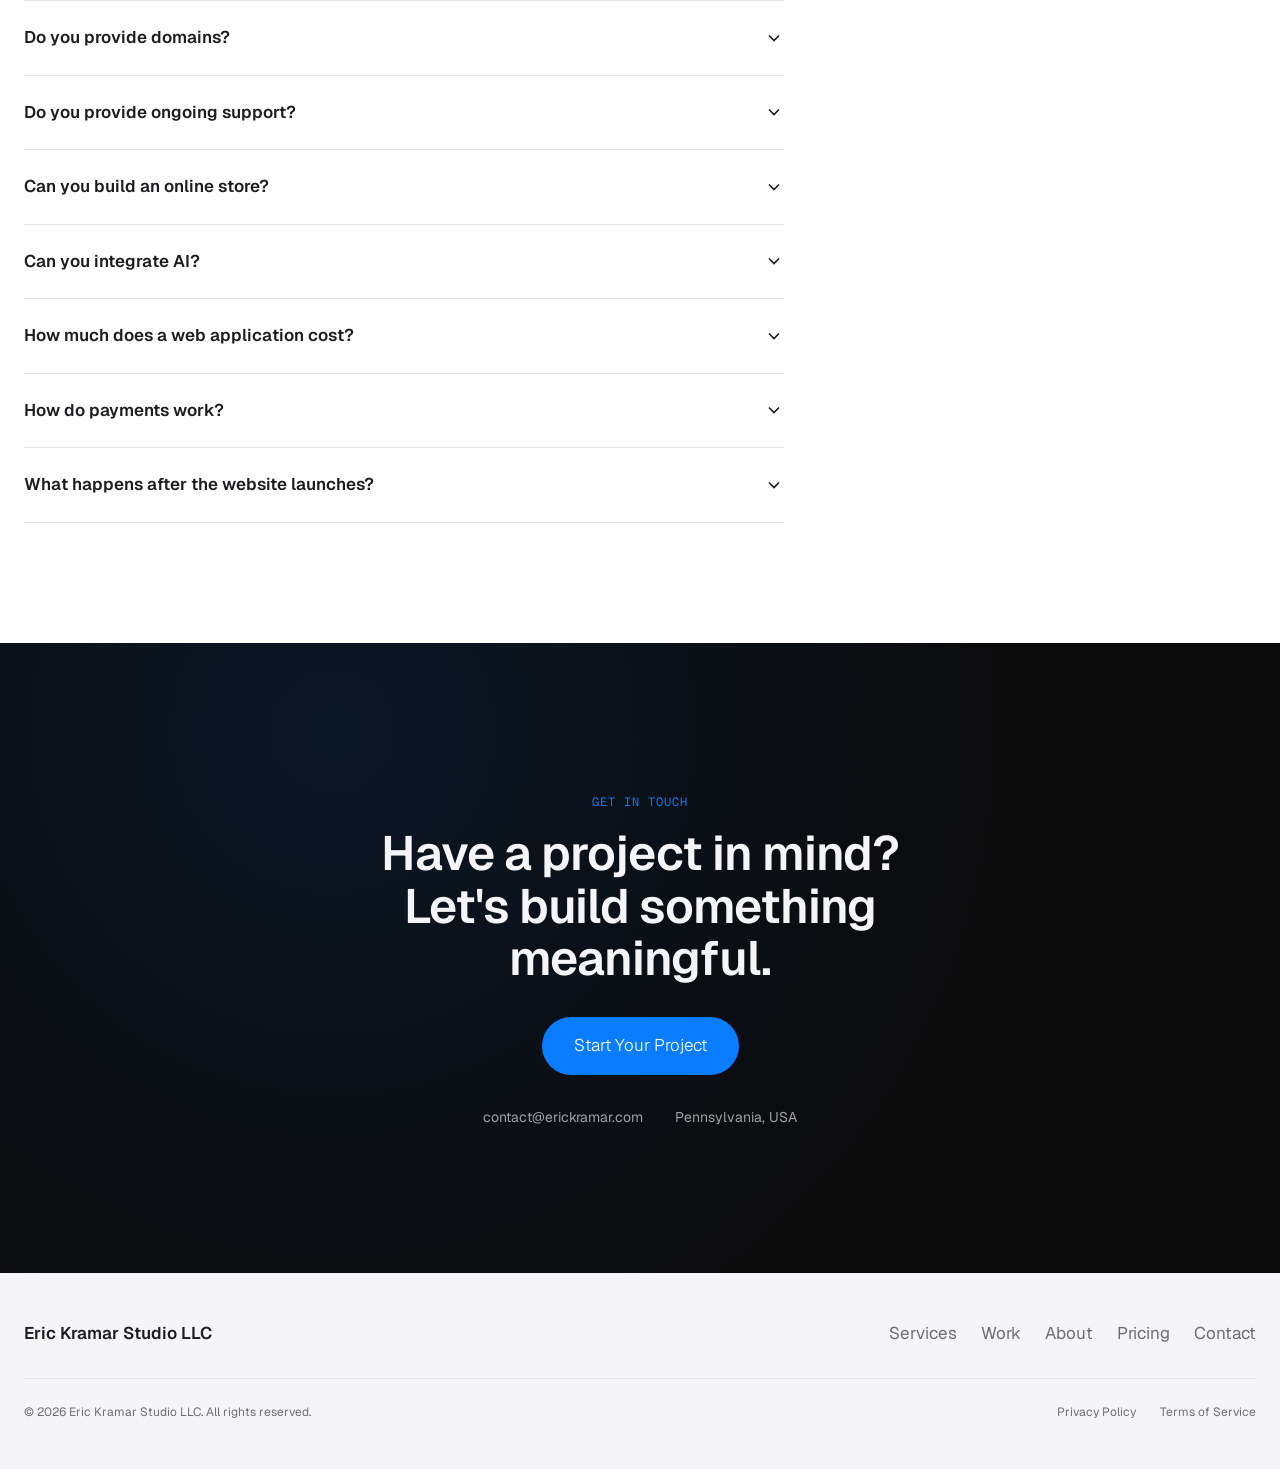
==== commit 715d9456: "Fix hero glow being clipped to just the logo's grid column .hero__glow was still a child of .hero__s" ====
--- a/index.html
+++ b/index.html
@@ -16,11 +16,11 @@
 <link rel="preconnect" href="https://fonts.gstatic.com" crossorigin />
 <link href="https://fonts.googleapis.com/css2?family=Geist:wght@300;400;600&family=Geist+Mono:wght@400;600&display=swap" rel="stylesheet" />
 
-<link rel="stylesheet" href="css/variables.css?v=14" />
-<link rel="stylesheet" href="css/base.css?v=14" />
-<link rel="stylesheet" href="css/components.css?v=14" />
-<link rel="stylesheet" href="css/sections.css?v=14" />
-<link rel="stylesheet" href="css/animations.css?v=14" />
+<link rel="stylesheet" href="css/variables.css?v=15" />
+<link rel="stylesheet" href="css/base.css?v=15" />
+<link rel="stylesheet" href="css/components.css?v=15" />
+<link rel="stylesheet" href="css/sections.css?v=15" />
+<link rel="stylesheet" href="css/animations.css?v=15" />
 </head>
 <body>
 <a class="skip-link" href="#main" data-i18n="a11y.skip_link">Skip to content</a>
@@ -65,6 +65,7 @@
 
   <!-- ==================== HERO ==================== -->
   <section class="hero" id="home">
+    <div class="hero__glow"></div>
     <div class="container hero__grid">
       <div class="hero__content" data-reveal>
         <h1 data-i18n="hero.title">We build the digital presence your business deserves.</h1>
@@ -76,7 +77,6 @@
       </div>
 
       <div class="hero__stage" data-hero-stage>
-        <div class="hero__glow"></div>
         <div class="hero__mark" data-particle-logo>
           <img class="particle-img" data-particle-source src="images/Logo.png" alt="" aria-hidden="true" />
           <canvas class="particle-canvas" data-particle-canvas aria-hidden="true"></canvas>
@@ -815,16 +815,16 @@
 </div>
 
 <script>document.getElementById("year").textContent = new Date().getFullYear();</script>
-<script src="js/i18n-data.js?v=14"></script>
-<script src="js/i18n.js?v=14"></script>
-<script src="js/theme.js?v=14"></script>
-<script src="js/nav.js?v=14"></script>
-<script src="js/animations.js?v=14"></script>
-<script src="js/faq.js?v=14"></script>
-<script src="js/particle-logo.js?v=14"></script>
-<script src="js/cube.js?v=14"></script>
-<script src="js/node-network.js?v=14"></script>
-<script src="js/pricing-override.js?v=14"></script>
-<script src="js/project-gallery.js?v=14"></script>
+<script src="js/i18n-data.js?v=15"></script>
+<script src="js/i18n.js?v=15"></script>
+<script src="js/theme.js?v=15"></script>
+<script src="js/nav.js?v=15"></script>
+<script src="js/animations.js?v=15"></script>
+<script src="js/faq.js?v=15"></script>
+<script src="js/particle-logo.js?v=15"></script>
+<script src="js/cube.js?v=15"></script>
+<script src="js/node-network.js?v=15"></script>
+<script src="js/pricing-override.js?v=15"></script>
+<script src="js/project-gallery.js?v=15"></script>
 </body>
 </html>
--- a/css/sections.css
+++ b/css/sections.css
@@ -132,12 +132,22 @@
   height: 100%;
 }
 
+/* Spans the full hero (not just the logo's column) so it reads as
+   ambient light behind the whole scene, centered on roughly where the
+   mark sits — confining it to the logo's own column left a visible
+   rectangular seam against the plain background beside it. */
 .hero__glow {
   position: absolute;
-  inset: -20%;
-  background: radial-gradient(circle at 50% 40%, color-mix(in srgb, var(--color-accent) 16%, transparent), transparent 60%);
+  inset: -10%;
+  background: radial-gradient(circle at 72% 45%, color-mix(in srgb, var(--color-accent) 16%, transparent), transparent 55%);
   z-index: 1;
   pointer-events: none;
+}
+
+@media (max-width: 640px) {
+  .hero__glow {
+    background: radial-gradient(circle at 50% 65%, color-mix(in srgb, var(--color-accent) 16%, transparent), transparent 55%);
+  }
 }
 
 /* ---- Value proposition ---- */
